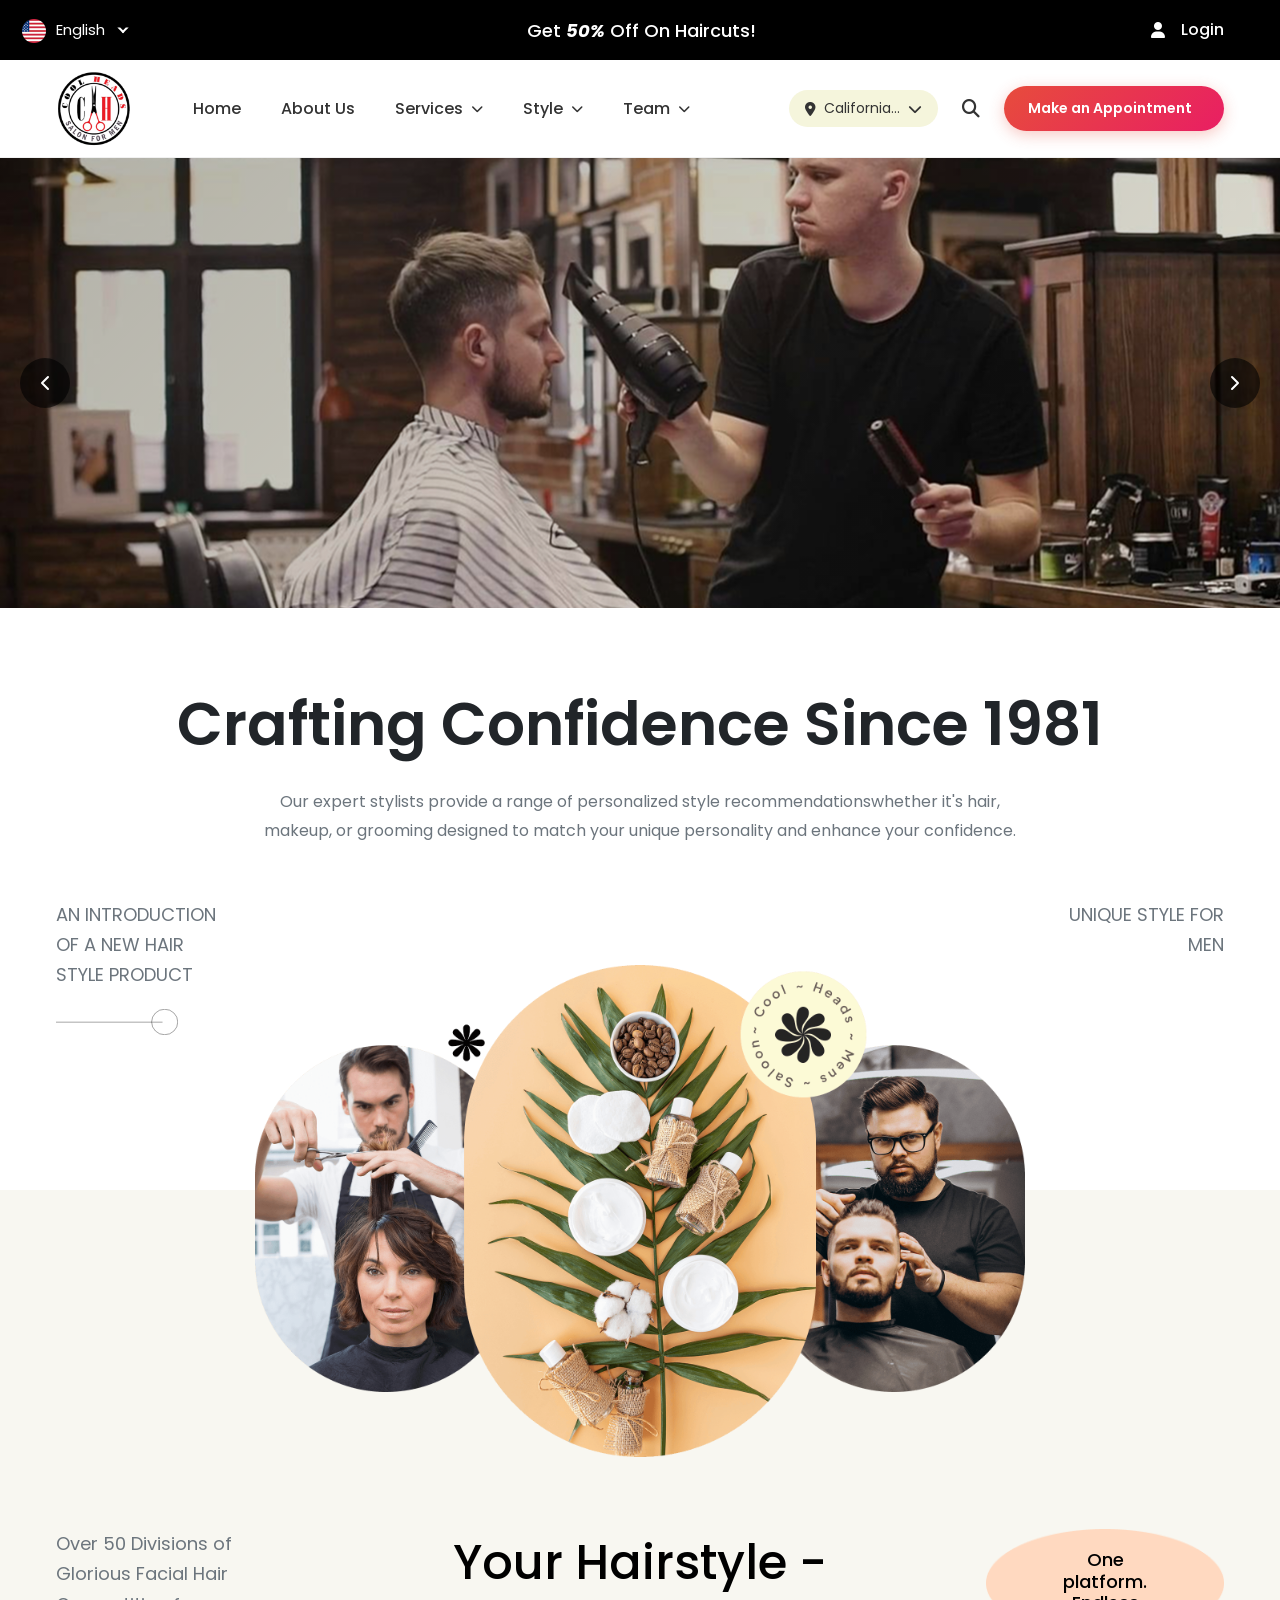
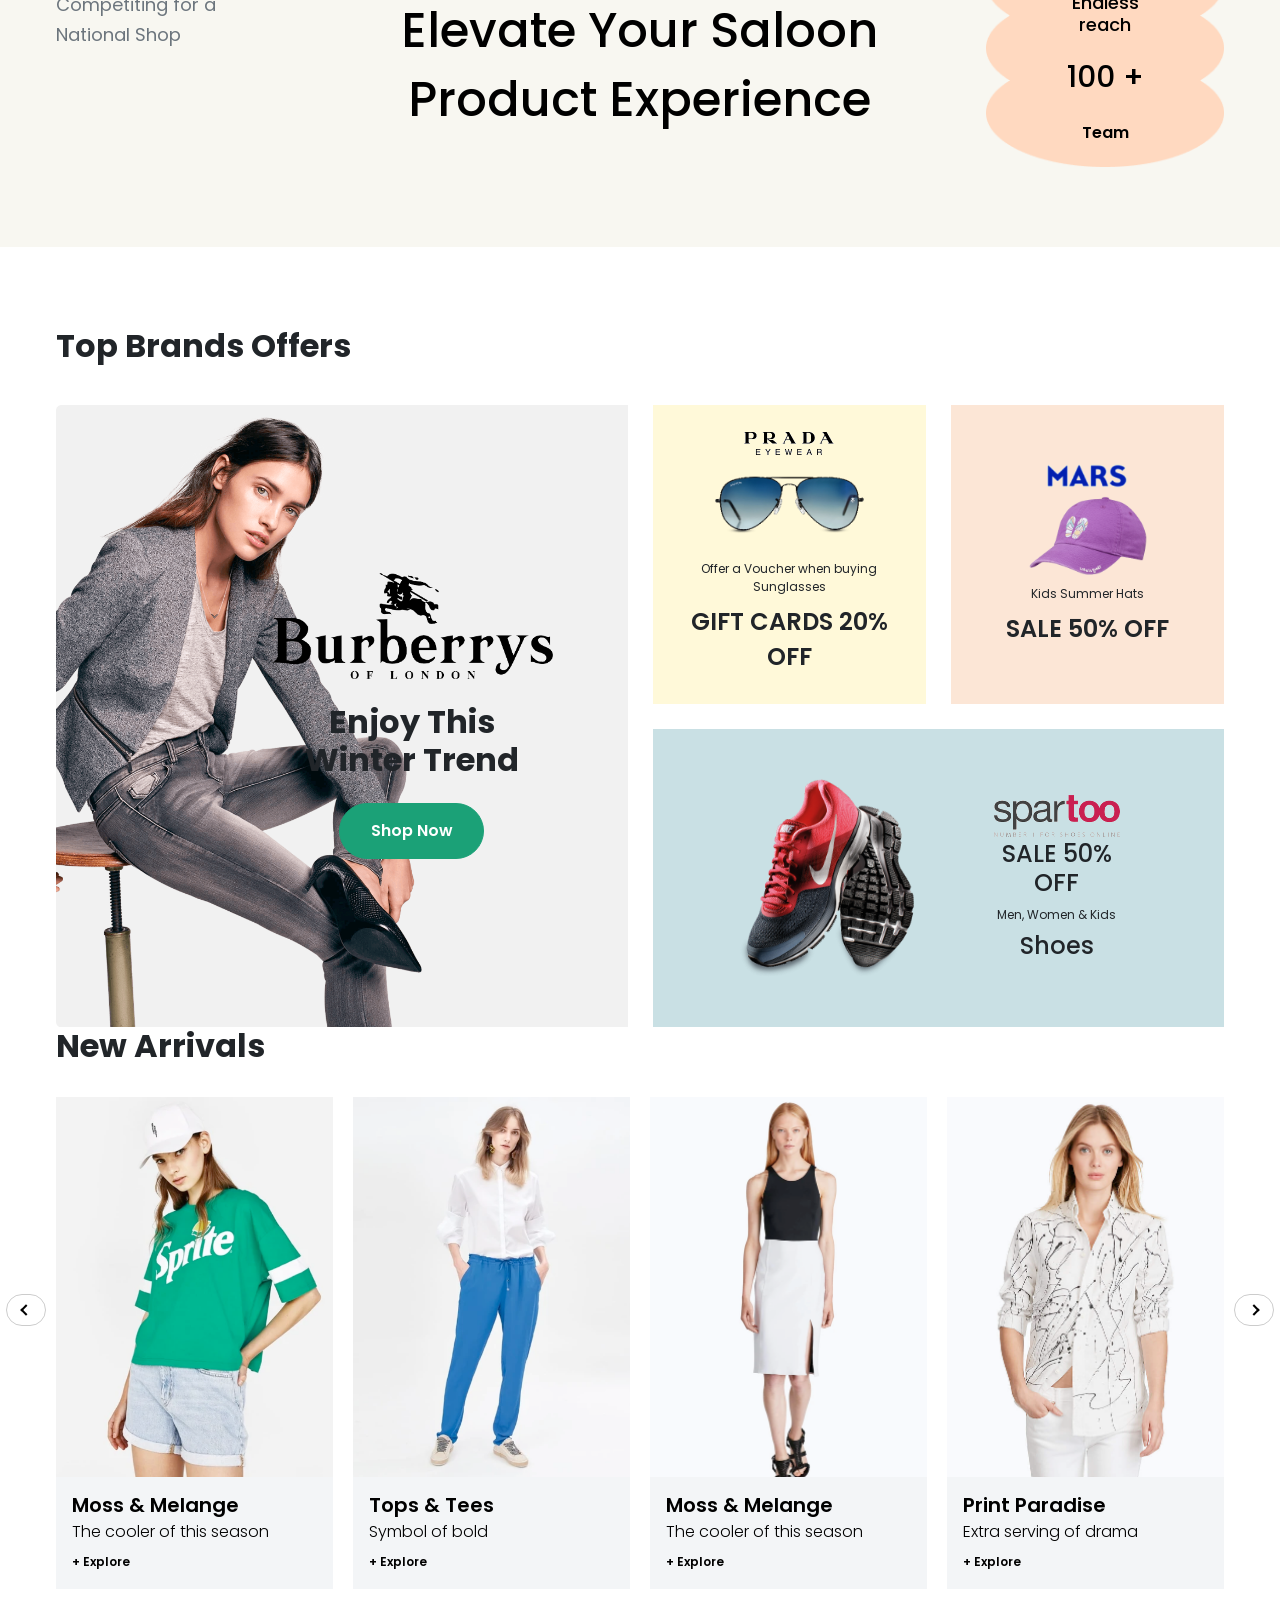
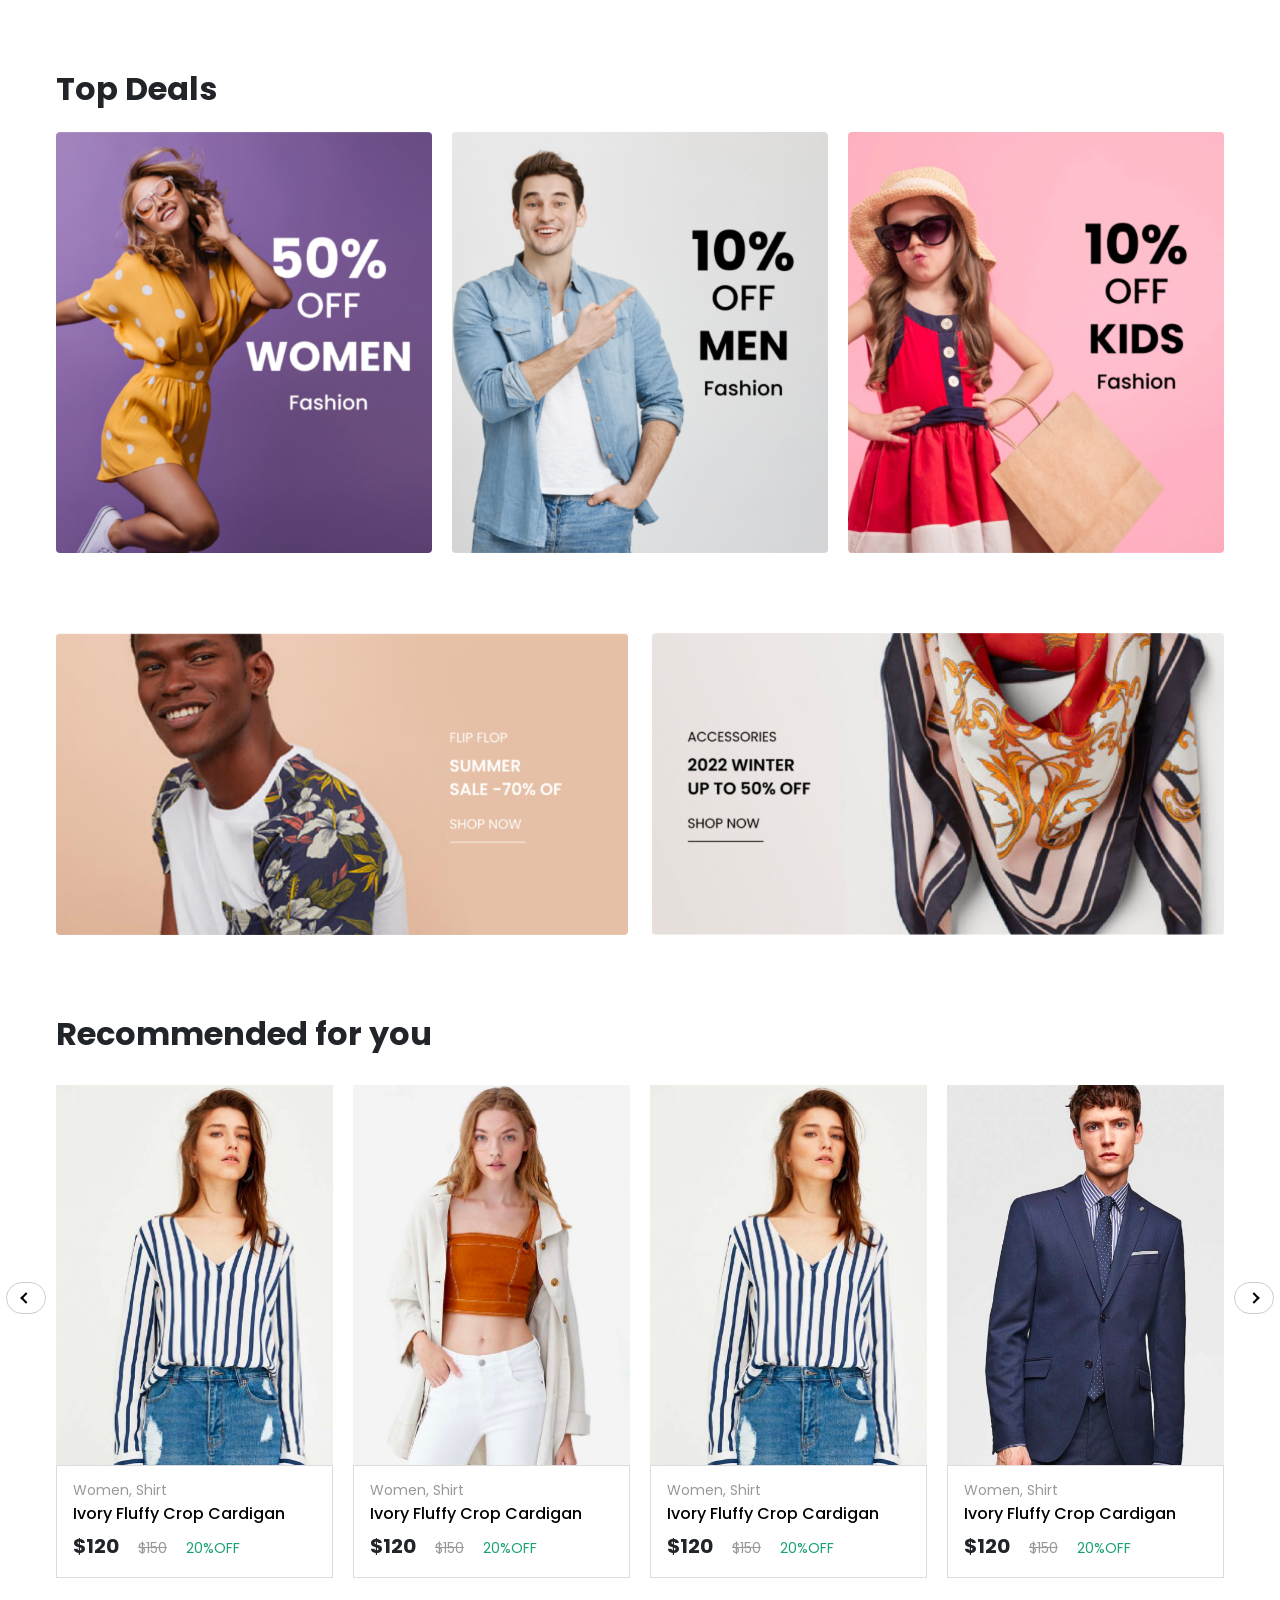
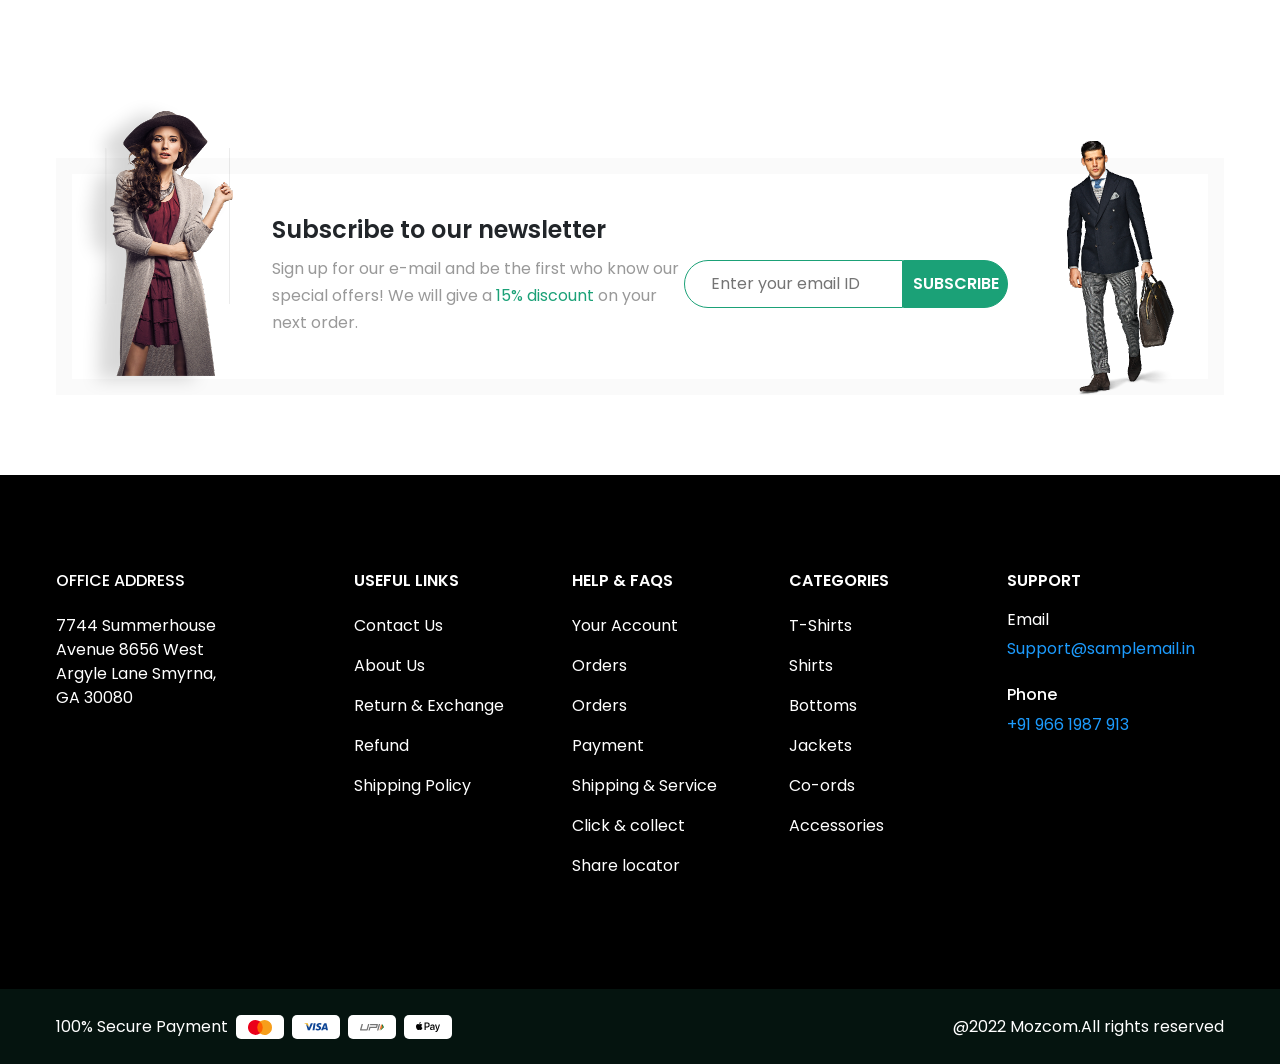
==== index.html @ 0f9bd97a "Saloon for men" ====
<!DOCTYPE html>
<html lang="en">
  <head>
    <meta charset="utf-8" />
    <meta
      name="viewport"
      content="width=device-width, initial-scale=1, shrink-to-fit=no"
    />

    <!-- GOOGLE FONTS -->
    <link rel="preconnect" href="https://fonts.googleapis.com" />
    <link rel="preconnect" href="https://fonts.gstatic.com" crossorigin />
    <link
      href="https://fonts.googleapis.com/css?family=Poppins:100,100italic,200,200italic,300,300italic,regular,italic,500,500italic,600,600italic,700,700italic,800,800italic,900,900italic"
      rel="stylesheet"
    />

    <!-- STYLES -->
    <link rel="stylesheet" href="assets/css/swiper.min.css" />
    <link rel="stylesheet" href="assets/css/select2.min.css" />
    <link rel="stylesheet" href="assets/css/main.min.css" />
    <link rel="stylesheet" href="assets/css/components/header.css" />
    <link rel="stylesheet" href="assets/css/pages/home.css" />
    <link rel="stylesheet" href="assets/css/components/footer.css" />
    
    <!-- FONT AWESOME -->
    <link rel="stylesheet" href="https://cdnjs.cloudflare.com/ajax/libs/font-awesome/6.4.0/css/all.min.css" />

    <title>Moz Fashion | Home</title>
  </head>

  <body class="bg-white">
    <!-- HEADER BEGIN -->
    <header class="main-header" id="main-head">
      <div class="main-header__top">
        <div
          class="container d-flex justify-content-between align-items-center"
        >
          
          <div class="main-header__topRight d-flex align-items-center">
            <select id="language-select">
              <option
                value="english"
                data-image="assets/icons/english-flag.png"
              >
                English
              </option>
              <option value="hindi" data-image="assets/icons/english-flag.png">
                Hindi
              </option>
         
            </select>
          </div>

          <div class="main-header__topLeft text-color fs-18 fw-medium d-md-block d-none">
            Get <b><i class="fs-18">50%</i></b> Off On Haircuts! 
          </div>


          <div class=" text-color fs-16">
              <!-- Login -->
              <a href="#" class="login-link d-flex align-items-center gap-3 lh-1 text-white fs-16">
                <i class="fas fa-user "></i>
                <span class="fs-16">Login</span>
              </a>
          </div>


        </div>
      </div>
      
      <div class="main-header__middle">
        <div
          class="container d-flex justify-content-between align-items-center"
        >

        <div class="d-flex align-items-center gap-5">
          <div class="d-flex align-items-center gap-3">
            <div class="hamburger d-lg-none">
              <span></span>
              <span></span>
              <span></span>
            </div>
            <figure class="main-header__logo mb-0">
              <img src="assets/images/logo_new.svg" alt="cool-salon-logo" />
            </figure>
          </div>
          
          <!-- Main Navigation Menu -->
          <nav class="main-header__nav d-lg-block d-none">
            <ul class="nav-menu d-flex align-items-center gap-3 mb-0">
              <li><a href="#" class="nav-link">Home</a></li>
              <li><a href="#" class="nav-link">About Us</a></li>
              <li class="dropdown">
                <a href="#" class="nav-link d-flex align-items-center gap-1">
                  Services
                  <i class="fas fa-chevron-down"></i>
                </a>
              </li>
              <li class="dropdown">
                <a href="#" class="nav-link d-flex align-items-center gap-1">
                  Style
                  <i class="fas fa-chevron-down"></i>
                </a>
              </li>
              <li class="dropdown">
                <a href="#" class="nav-link d-flex align-items-center gap-1">
                  Team
                  <i class="fas fa-chevron-down"></i>
                </a>
              </li>
              <!-- <li><a href="#" class="nav-link">Contact Us</a></li> -->
            </ul>
          </nav>
        </div>
 

          <!-- Right Side Actions -->
          <div class="main-header__actions d-flex align-items-center gap-4">
            <!-- Location Selector -->
            <div class="location-selector">
              <button class="location-btn d-flex align-items-center gap-2">
                <i class="fas fa-map-marker-alt"></i>
                <span>California...</span>
                <i class="fas fa-chevron-down"></i>
              </button>
            </div>
            
            <!-- Search Icon -->
            <a href="#" class="search-icon">
              <i class="fas fa-search"></i>
            </a>
            
          
            
            <!-- Make Appointment Button -->
            <a href="#" class="appointment-btn">
              Make an Appointment
              <i class="fas fa-arrow-up-right"></i>
            </a>
          </div>
        </div>
        
        <!-- Mobile Navigation -->
        <nav class="main-header__bottom d-lg-none">
          <div class="container">
            <ul class="mobile-nav default d-block">
              <li><a href="#" class="no-decoration">Home</a></li>
              <li><a href="#" class="no-decoration">About Us</a></li>
              <li><a href="#" class="no-decoration">Services</a></li>
              <li><a href="#" class="no-decoration">Style</a></li>
              <li><a href="#" class="no-decoration">Team</a></li>
              <li><a href="#" class="no-decoration">Contact Us</a></li>
            </ul>
          </div>
        </nav>
      </div>
    </header>
    <!-- HEADER END -->

    <!-- HOME PAGE BEGIN -->
    <main class="home-page">
      <!-- Home Banner begin -->
      <section class="home-banner bg-white">
        <div class="home-banner__slide">
          <div class="swiper mySwiper">
            <div class="swiper-wrapper">
              <div class="swiper-slide">
                <div class="home-banner-item">
                  <figure class="mb-0 h-100">
                    <img src="./assets/images/home/banner-new.png" alt="banner" />
                  </figure>
                </div>
              </div>

              <div class="swiper-slide">
                <div class="home-banner-item">
                  <figure class="mb-0 h-100">
                    <img src="./assets/images/home/banner-new.png" alt="banner" />
                  </figure>
              
                </div>
              </div>

              <div class="swiper-slide">
                <div class="home-banner-item">
                  <figure class="mb-0 h-100">
                    <img src="./assets/images/home/banner-new.png" alt="banner" />
                  </figure>
                </div>
              </div>
            </div>
            <div class="swiper-button-prev">
                <svg width="24" height="24" viewBox="0 0 24 24" fill="none" xmlns="http://www.w3.org/2000/svg">
                    <path d="M15 18L9 12L15 6" stroke="white" stroke-width="2" stroke-linecap="round" stroke-linejoin="round"/>
                </svg>
            </div>
            <div class="swiper-button-next">
                <svg width="24" height="24" viewBox="0 0 24 24" fill="none" xmlns="http://www.w3.org/2000/svg">
                    <path d="M9 18L15 12L9 6" stroke="white" stroke-width="2" stroke-linecap="round" stroke-linejoin="round"/>
                </svg>
            </div>
          </div>
        </div>
      </section>
      <!-- Home Banner end -->


      <!-- Home Categories begin -->
      <section class="home-categories">
        <div class="container">
          <div class="col-lg-10 mx-auto text-center">
            <h2 class="home-categories__title fw-semibold">Crafting Confidence Since 1981</h2>
              <p class="home-categories__description fs-16 text-muted">
                Our expert stylists provide a range of personalized style recommendationswhether it's hair, makeup, or grooming designed to match your unique personality and enhance your confidence.
              </p>
          </div>
          <div class="row justify-content-between home-categories__line">
              <div class="col-lg-2">
                <p class="fs-18 text-muted mb-0">AN INTRODUCTION OF A NEW HAIR STYLE PRODUCT</p>
                <figure class="mb-0  line-img">
                  <img src="./assets/images/home/line-bottom.svg" alt="img" class="w-100" />
                </figure>
              </div>
              <div class="col-lg-2">
                <p class="fs-18 text-muted text-end">
                  UNIQUE STYLE FOR <br> MEN
                </p>
                <figure class="mb-0">
                </figure>
              </div>
          </div>

          <div class="row ">
            <div class="col-lg-8 mx-auto">
              <div class="home-categories__item">
                <figure class="mb-0 ratio">
                  <img src="./assets/images/home/home-about.png" alt="img" />
                </figure>
              </div>
            </div>
          </div>

          <div class="row mt-3 mt-lg-5">
            <div class="col-lg-3">
              <div class="home-categories__text">
                  <p class="fs-18 text-muted">
                    Over 50 Divisions of Glorious Facial Hair Competiting for a National Shop
                  </p>
              </div>
            </div>
            <div class="col-lg-6">
              <div class="home-categories__titleSub">
                <h3 class="h1 text-black fw-medium text-center">
                  Your Hairstyle - Elevate Your Saloon Product Experience
                </h3>
              </div>
            </div>
            <div class="col-lg-3">
              <div class="home-categories__imgText">
                <figure class="mb-0">
                  <img src="./assets/images/home/design.png" alt="img" />
                </figure>

                <div class="home-categories__imgTextContent">
                  <h4 class="mb-4 fs-18 text-muted-grey">One platform. Endless reach</h4>
                  <h3 class=" fw-medium mb-4">100 +</h3>
                  <p class="mb-0 text-muted-grey fw-semibold">Team</p>
                </div>
              </div>
            </div>
          </div>

        </div>
      </section>

      <!-- Home Categories end -->

      <!--HOME Brands -->
      <section class="brands">
        <div class="container">
          <h2 class="brands__title fw-bold">Top Brands Offers</h2>

          <div class="parent">
            <div class="div1">
              <div>
                <div class="card d-flex justify-content-end align-items-center">
                  <div class="card_bg position-relative text-center">
                    <figure class="mb-0">
                      <img
                        src="./assets/images/home/brands/blueberry.png"
                        alt="img"
                      />
                    </figure>
                    <h3 class="card_bgTitle fw-bold">
                      Enjoy This Winter Trend
                    </h3>
                    <div class="d-flex justify-content-center">
                      <button class="btn btn-primary">Shop Now</button>
                    </div>
                  </div>
                </div>
              </div>
            </div>
            <div class="div2 brands_offers">
              <div class="brands_offers_first">
                <div class="brands_offers_first_icon">
                  <figure class="mb-0 text-center">
                    <img
                      src="./assets/images/home/brands/parada2.png"
                      alt="img"
                    />
                  </figure>
                </div>
                <div class="brands_offers_first_product">
                  <figure class="mb-0">
                    <img
                      src="./assets/images/home/brands/glass.png"
                      alt="img"
                    />
                  </figure>
                </div>
                <span>Offer a Voucher when buying Sunglasses</span>
                <h4 class="brands_offers_first_off text-center mb-0">
                  GIFT CARDS 20% OFF
                </h4>
              </div>
            </div>
            <div class="div3">
              <div class="brands_offers_second">
                <div class="brands_offers_second_icon">
                  <figure class="mb-0 text-center">
                    <img src="./assets/images/home/brands/mars.png" alt="img" />
                  </figure>
                </div>
                <div class="brands_offers_second_product">
                  <figure class="mb-0">
                    <img src="./assets/images/home/brands/cap.png" alt="img" />
                  </figure>
                </div>
                <span>Kids Summer Hats</span>
                <h4 class="brands_offers_second_off text-center mb-0">
                  SALE 50% OFF
                </h4>
              </div>
            </div>
            <div class="div4">
              <div
                class="d-flex justify-content-xl-between justify-content-center align-items-center brands_offers_third"
              >
                <div class="img_wrap">
                  <figure>
                    <img src="./assets/images/home/brands/shoes.png" />
                  </figure>
                </div>
                <div class="content text-center">
                  <figure class="icon_wrap">
                    <img
                      src="./assets/images/home/brands/sparto.png"
                      alt="icon"
                    />
                  </figure>
                  <h5>SALE 50% OFF</h5>
                  <span>Men, Women & Kids</span>
                  <h5 class="mb-0">Shoes</h5>
                </div>
              </div>
            </div>
          </div>
        </div>
      </section>
      <!-- HomeBrands end -->

      <!-- Home New Arrivals begin -->
      <section class="overflow-hidden limited-edition">
        <div class="container">
          <h2 class="limited-edition__title d-inline-block red-icon fw-bold">
            New Arrivals
          </h2>

          <div class="care-bottom-limited anime">
            <div class="slider">
              <div class="swiper-container-limited">
                <div
                  class="care-begin-slides swiper-wrapper"
                  id="care-begin-slides"
                >
                  <a href="#" class="care-box item swiper-slide">
                    <figure class="mb-0">
                      <img src="assets/images/home/fashion1.png" alt="image" />
                    </figure>
                    <div class="contwrap">
                      <h5>Moss & Melange</h5>
                      <h6>The cooler of this season</h6>
                      <span>+ Explore</span>
                    </div>
                  </a>

                  <a href="#" class="care-box item swiper-slide">
                    <figure class="mb-0">
                      <img src="assets/images/home/fashion2.png" alt="image" />
                    </figure>
                    <div class="contwrap">
                      <h5>Tops & Tees</h5>
                      <h6>Symbol of bold</h6>
                      <span>+ Explore</span>
                    </div>
                  </a>

                  <a href="#" class="care-box item swiper-slide">
                    <figure class="mb-0">
                      <img src="assets/images/home/product1.png" alt="image" />
                    </figure>
                    <div class="contwrap">
                      <h5>Moss & Melange</h5>
                      <h6>The cooler of this season</h6>
                      <span>+ Explore</span>
                    </div>
                  </a>

                  <a href="#" class="care-box item swiper-slide">
                    <figure class="mb-0">
                      <img src="assets/images/home/product2.png" alt="image" />
                    </figure>
                    <div class="contwrap">
                      <h5>Print Paradise</h5>
                      <h6>Extra serving of drama</h6>
                      <span>+ Explore</span>
                    </div>
                  </a>

                  <a href="#" class="care-box item swiper-slide">
                    <figure class="mb-0">
                      <img src="assets/images/home/product1.png" alt="image" />
                    </figure>
                    <div class="contwrap">
                      <h5>Vibrant Colourblocked</h5>
                      <h6>Colour Palette meet</h6>
                      <span>+ Explore</span>
                    </div>
                  </a>

                  <a href="#" class="care-box item swiper-slide">
                    <figure class="mb-0">
                      <img src="assets/images/home/product2.png" alt="image" />
                    </figure>
                    <div class="contwrap">
                      <h5>Moss & Melange</h5>
                      <h6>The cooler of this season</h6>
                      <span>+ Explore</span>
                    </div>
                  </a>
                </div>
                <!-- pagination -->
                <div class="swiper-pagination limited">
                  <div class="swiper-button-prev1 limited"></div>
                  <div class="swiper-button-next1 limited"></div>
                </div>

                <!-- buttons -->
              </div>
            </div>
            <!--  Updated Sec End -->
          </div>
        </div>
      </section>
      <!-- Home New Arrivals end -->

      <!-- Home Deals Begins-->
      <section class="home-deals">
        <div class="container position-relative">
          <!-- Swiper -->
          <h2 class="mb-4 fw-bold">Top Deals</h2>
          <div class="swiper deals anime">
            <div class="swiper-wrapper">
              <div class="swiper-slide">
                <a href="#" class="text-decoration-none">
                  <div class="home-deals_item">
                    <img
                      src="./assets/images/home/1.png"
                      class="w-100 h-100 rounded-1"
                      alt="img"
                    />
                  </div>
                </a>
              </div>
              <div class="swiper-slide">
                <a href="#" class="text-decoration-none">
                  <div class="home-deals_item">
                    <img
                      src="./assets/images/home/2.png"
                      class="w-100 h-100 rounded-1"
                      alt="img"
                    />
                  </div>
                </a>
              </div>
              <div class="swiper-slide">
                <a href="#" class="text-decoration-none">
                  <div class="home-deals_item">
                    <img
                      src="./assets/images/home/3.png"
                      class="w-100 h-100 rounded-1"
                      alt="img"
                    />
                  </div>
                </a>
              </div>
              <div class="swiper-slide">
                <a href="#" class="text-decoration-none">
                  <div class="home-deals_item">
                    <img
                      src="./assets/images/home/3.png"
                      class="w-100 h-100 rounded-1"
                      alt="img"
                    />
                  </div>
                </a>
              </div>
            </div>
          </div>
          <div class="swiper-paginations"></div>
        </div>
      </section>
      <!-- Home Deals end-->

      <!-- Home Shop Now Begin-->
      <section>
        <div class="container">
          <div class="home-shop row">
            <div class="col-lg-6">
              <a href="#" class="text-decoration-none">
                <div class="home-shop_img anime">
                  <figure class="mb-lg-0 mb-3">
                    <img
                      src="./assets/images/home/abc1.png"
                      class="w-100 h-100 rounded-1"
                      alt=""
                    />
                  </figure>
                </div>
              </a>
            </div>
            <div class="col-lg-6">
              <a href="#" class="text-decoration-none">
                <div class="home-shop_img anime">
                  <figure class="mb-0">
                    <img
                      src="./assets/images/home/abc2.png"
                      class="w-100 h-100 rounded-1"
                      alt=""
                    />
                  </figure>
                </div>
              </a>
            </div>
          </div>
        </div>
      </section>
      <!-- Home Shop Now End-->

      <!-- Home Related products begin -->

      <section class="overflow-hidden newlimited-edition">
        <div class="container">
          <h2 class="newlimited-edition__title d-inline-block red-icon fw-bold">
            Recommended for you
          </h2>

          <div class="care-bottom-newlimited anime">
            <div class="slider">
              <div class="swiper-container-newlimited">
                <div
                  class="care-begin-slides swiper-wrapper"
                  id="care-begin-slides"
                >
                  <a href="#" class="care-boxnew item swiper-slide">
                    <figure class="mb-0">
                      <img src="assets/images/home/prod1.png" alt="image" />
                    </figure>
                    <div class="contwrap">
                      <h5>Women, Shirt</h5>
                      <h6>Ivory Fluffy Crop Cardigan</h6>
                      <div class="pricewrap">
                        <span class="price">$120</span>
                        <span class="cutprice"><del>$150</del></span>
                        <span class="priceoff">20%OFF</span>
                      </div>
                    </div>
                  </a>

                  <a href="#" class="care-boxnew item swiper-slide">
                    <figure class="mb-0">
                      <img src="assets/images/home/prod2.png" alt="image" />
                    </figure>
                    <div class="contwrap">
                      <h5>Women, Shirt</h5>
                      <h6>Ivory Fluffy Crop Cardigan</h6>
                      <div class="pricewrap">
                        <span class="price">$120</span>
                        <span class="cutprice"><del>$150</del></span>
                        <span class="priceoff">20%OFF</span>
                      </div>
                    </div>
                  </a>

                  <a href="#" class="care-boxnew item swiper-slide">
                    <figure class="mb-0">
                      <img src="assets/images/home/prod1.png" alt="image" />
                    </figure>
                    <div class="contwrap">
                      <h5>Women, Shirt</h5>
                      <h6>Ivory Fluffy Crop Cardigan</h6>
                      <div class="pricewrap">
                        <span class="price">$120</span>
                        <span class="cutprice"><del>$150</del></span>
                        <span class="priceoff">20%OFF</span>
                      </div>
                    </div>
                  </a>

                  <a href="#" class="care-boxnew item swiper-slide">
                    <figure class="mb-0">
                      <img src="assets/images/home/product_5.png" alt="image" />
                    </figure>
                    <div class="contwrap">
                      <h5>Women, Shirt</h5>
                      <h6>Ivory Fluffy Crop Cardigan</h6>
                      <div class="pricewrap">
                        <span class="price">$120</span>
                        <span class="cutprice"><del>$150</del></span>
                        <span class="priceoff">20%OFF</span>
                      </div>
                    </div>
                  </a>

                  <a href="#" class="care-boxnew item swiper-slide">
                    <figure class="mb-0">
                      <img src="assets/images/home/prod1.png" alt="image" />
                    </figure>
                    <div class="contwrap">
                      <h5>Women, Shirt</h5>
                      <h6>Ivory Fluffy Crop Cardigan</h6>
                      <div class="pricewrap">
                        <span class="price">$120</span>
                        <span class="cutprice"><del>$150</del></span>
                        <span class="priceoff">20%OFF</span>
                      </div>
                    </div>
                  </a>

                  <a href="#" class="care-boxnew item swiper-slide">
                    <figure class="mb-0">
                      <img src="assets/images/home/product_5.png" alt="image" />
                    </figure>
                    <div class="contwrap">
                      <h5>Women, Shirt</h5>
                      <h6>Ivory Fluffy Crop Cardigan</h6>
                      <div class="pricewrap">
                        <span class="price">$120</span>
                        <span class="cutprice"><del>$150</del></span>
                        <span class="priceoff">20%OFF</span>
                      </div>
                    </div>
                  </a>
                </div>
                <!-- pagination -->
                <div class="swiper-pagination newlimited">
                  <div class="swiper-button-prev2 newlimited"></div>
                  <div class="swiper-button-next2 newlimited"></div>
                </div>

                <!-- buttons -->
              </div>
            </div>
            <!--  Updated Sec End -->
          </div>
        </div>
      </section>

      <!-- Home Related products end -->

      <!-- Home Subscription Begins-->
      <section class="home-subscription">
        <div class="container position-relative">
          <div class="home-subscription_main p-3 anime">
            <div
              class="d-flex bg-white wrap align-items-lg-center flex-lg-row flex-column"
            >
              <div class="img_man d-lg-block d-none position-absolute">
                <figure class="mb-0">
                  <img src="./assets/images/home/lady.png" alt="man" />
                </figure>
              </div>
              <div class="content max80">
                <h5>Subscribe to our newsletter</h5>
                <p class="d-lg-block d-none">
                  Sign up for our e-mail and be the first who know our special
                  offers! We will give a <span>15% discount</span> on your next
                  order.
                </p>
              </div>

              <div class="main-header__search">
                <div class="search-group">
                  <input
                    type="text"
                    class="search-input"
                    placeholder="Enter your email ID"
                  />
                  <button class="search-button fw-semibold text-white">
                    SUBSCRIBE
                  </button>
                </div>
              </div>

              <div class="img_lady d-lg-block d-none position-absolute">
                <div class="">
                  <figure class="mb-0">
                    <img src="./assets/images/home/man_new.png" alt="man" />
                  </figure>
                </div>
              </div>
            </div>
          </div>
        </div>
      </section>
      <!-- Home Subscription end-->
    </main>
    <!-- HOME PAGE END -->

    <!-- FOOTER BEGIN -->
    <footer class="footer bg-black text-white">
      <div class="container">
        <div class="row footer_wrapper">
          <div class="col-md-3">
            <h5 class="text-uppercase address_title">Office Address</h5>
            <address>
              <span
                >7744 Summerhouse Avenue 8656 West Argyle Lane Smyrna, GA
                30080</span
              >
            </address>
          </div>
          <div class="col-md-9">
            <div class="row row-cols-lg-4 row-cols-md-3 gx-0">
              <div class="footer_item d-sm-block d-none">
                <h5 class="text-uppercase">USEFUL LINKS</h5>
                <ul class="flex flex-column pl-0 text-decoration-none">
                  <li>
                    <a href="#" class="text-decoration-none"> Contact Us </a>
                  </li>
                  <li>
                    <a href="#" class="text-decoration-none"> About Us </a>
                  </li>
                  <li>
                    <a href="#" class="text-decoration-none">
                      Return & Exchange
                    </a>
                  </li>
                  <li>
                    <a href="#" class="text-decoration-none"> Refund </a>
                  </li>
                  <li>
                    <a href="#" class="text-decoration-none">
                      Shipping Policy
                    </a>
                  </li>
                </ul>
              </div>

              <div class="footer_item d-sm-block d-none">
                <h5 class="text-uppercase">HELP & FAQs</h5>
                <ul class="flex flex-column pl-0 text-decoration-none">
                  <li>
                    <a href="#" class="text-decoration-none"> Your Account </a>
                  </li>
                  <li><a href="#" class="text-decoration-none"> Orders</a></li>
                  <li>
                    <a href="#" class="text-decoration-none"> Orders </a>
                  </li>
                  <li>
                    <a href="#" class="text-decoration-none">Payment </a>
                  </li>
                  <li>
                    <a href="#" class="text-decoration-none">
                      Shipping & Service
                    </a>
                  </li>
                  <li>
                    <a href="#" class="text-decoration-none">
                      Click & collect
                    </a>
                  </li>
                  <li>
                    <a href="#" class="text-decoration-none"> Share locator </a>
                  </li>
                </ul>
              </div>

              <div class="footer_item d-lg-block d-none">
                <h5 class="text-uppercase">Categories</h5>
                <ul class="flex flex-column pl-0 text-decoration-none">
                  <li>
                    <a href="#" class="text-decoration-none"> T-Shirts </a>
                  </li>
                  <li>
                    <a href="#" class="text-decoration-none"> Shirts </a>
                  </li>
                  <li>
                    <a href="#" class="text-decoration-none"> Bottoms </a>
                  </li>

                  <li>
                    <a href="#" class="text-decoration-none"> Jackets </a>
                  </li>
                  <li>
                    <a href="#" class="text-decoration-none"> Co-ords </a>
                  </li>
                  <li>
                    <a href="#" class="text-decoration-none"> Accessories </a>
                  </li>
                </ul>
              </div>

              <div class="d-sm-none d-flex gap-5 pt24 border-bottom-1">
                <div class="footer_item">
                  <h5 class="text-uppercase">USEFUL LINKS</h5>
                  <ul class="flex flex-column pl-0 text-decoration-none mb-0">
                    <li>
                      <a href="#" class="text-decoration-none"> Contact Us </a>
                    </li>
                    <li>
                      <a href="#" class="text-decoration-none"> About Us </a>
                    </li>
                    <li>
                      <a href="#" class="text-decoration-none">
                        Return & Exchange
                      </a>
                    </li>
                    <li>
                      <a href="#" class="text-decoration-none"> Refund </a>
                    </li>
                    <li>
                      <a href="#" class="text-decoration-none">
                        Shipping Policy
                      </a>
                    </li>
                  </ul>
                </div>

                <div class="footer_item">
                  <h5 class="text-uppercase">HELP & FAQs</h5>
                  <ul class="flex flex-column pl-0 text-decoration-none mb-0">
                    <li>
                      <a href="#" class="text-decoration-none">
                        Your Account
                      </a>
                    </li>
                    <li>
                      <a href="#" class="text-decoration-none"> Orders</a>
                    </li>
                    <li>
                      <a href="#" class="text-decoration-none"> Orders </a>
                    </li>
                    <li>
                      <a href="#" class="text-decoration-none">Payment </a>
                    </li>
                    <li>
                      <a href="#" class="text-decoration-none">
                        Shipping & Service
                      </a>
                    </li>
                    <li>
                      <a href="#" class="text-decoration-none">
                        Click & collect
                      </a>
                    </li>
                    <li>
                      <a href="#" class="text-decoration-none">
                        Share locator
                      </a>
                    </li>
                  </ul>
                </div>
              </div>

              <div class="footer_item support">
                <h5 class="text-uppercase">Support</h5>
                <div class="footer_itemEmail">
                  <h6 class="title fw-regular">Email</h6>
                  <a
                    href="mailto:support@samplemail.in"
                    class="text-decoration-none"
                    >Support@samplemail.in</a
                  >
                </div>
                <div class="footer_itemPhone">
                  <h6 class="title">Phone</h6>
                  <a href="tel:9661987913" class="text-decoration-none"
                    >+91 966 1987 913</a
                  >
                </div>
                <div class="footer_itemSocial"></div>
              </div>
            </div>
          </div>
        </div>
      </div>
      <div class="footer_bottom py-4">
        <div class="container">
          <div class="d-flex justify-content-between align-content-center">
            <div class="footer_bottom_text d-sm-flex gap-2 align-items-center">
              <span>100% Secure Payment</span>
              <ul class="d-flex gap-2 mb-0">
                <li>
                  <a href="#">
                    <img
                      src="./assets/images/footer/payment_1.svg"
                      alt="payment"
                    />
                  </a>
                </li>
                <li>
                  <a href="#">
                    <img
                      src="./assets/images/footer/payment_2.svg"
                      alt="payment"
                    />
                  </a>
                </li>
                <li>
                  <a href="#">
                    <img
                      src="./assets/images/footer/payment_3.svg"
                      alt="payment"
                    />
                  </a>
                </li>
                <li>
                  <a href="#">
                    <img
                      src="./assets/images/footer/payment_4.svg"
                      alt="payment"
                    />
                  </a>
                </li>
              </ul>
            </div>

            <div class="footer_bottom_text d-flex align-items-center ">
              <p class="mb-0">@2022 Mozcom.All rights reserved</p>
            </div>
          </div>
        </div>
      </div>
    </footer>
    <!-- FOOTER END -->

    <!-- SCRIPTS -->
    <script src="assets/js/vendors/jquery.min.js"></script>
    <script src="assets/js/vendors/bootstrap-bundle.min.js"></script>
    <script src="assets/js/vendors/swiper-bundle.min.js"></script>
    <script src="assets/js/vendors/select2.min.js"></script>
    <script src="assets/js/main.js"></script>
    <script src="assets/js/pages/home.js"></script>
  </body>
</html>
---- assets/css/components/header.css ----
.main-header{z-index:1050;position:sticky;-webkit-transition:-webkit-transform 0.6s ease;transition:-webkit-transform 0.6s ease;transition:transform 0.6s ease;transition:transform 0.6s ease,-webkit-transform 0.6s ease;top:0}@media screen and (min-width:1400px){.main-header.scroll-down{-webkit-transform:translateY(-58px);transform:translateY(-58px)}.main-header.scroll-up{-webkit-transform:translateY(0);transform:translateY(0)}}@media screen and (max-width:991.98px){.main-header__logo{max-width:77px}}@media screen and (max-width:767.98px){.main-header__logo{max-width:77px}}.main-header__top{--text-color:#ffffff;background-color:#000000;padding-block:0.4375rem}@media screen and (min-width:768px){.main-header__top{padding-block:1rem}}@media screen and (min-width:1600px){.main-header__top{padding-block:0.625rem}}.main-header__top .location{margin-left:10px}.main-header__top .location img{width:12px;height:12px}@media screen and (min-width:768px){.main-header__top .location img{width:18px;height:18px}}@media screen and (max-width:991.98px){.main-header__topRight{padding-left:35px}}@media screen and (max-width:767.98px){.main-header__topRight .select2-language{font-size:12px}}@media screen and (max-width:329.98px){.main-header__topRight{-webkit-box-orient:vertical;-webkit-box-direction:normal;-ms-flex-direction:column;flex-direction:column;-webkit-box-align:start;-ms-flex-align:start;align-items:flex-start;padding-left:0;gap:10px}}.main-header__middle{border-bottom:1px solid rgba(221,219,219,0.4);padding-top:1rem;padding-bottom:1rem;background-color:#ffffff;z-index:2;position:relative}@media screen and (min-width:992px){.main-header__middle{padding-top:0.625rem;padding-bottom:0.625rem}}@media screen and (min-width:1600px){.main-header__middle{padding-top:0.625rem;padding-bottom:0.625rem}}.main-header__middle .hamburger{width:32px;height:32px;padding:8px;border:1px solid var(--border-color);border-radius:3px;display:-webkit-box;display:-ms-flexbox;display:flex;-webkit-box-orient:vertical;-webkit-box-direction:normal;-ms-flex-direction:column;flex-direction:column;gap:5px}.main-header__middle .hamburger span{width:100%;-webkit-box-flex:0;-ms-flex:0 0 2px;flex:0 0 2px;display:inline-block;background-color:#000000;border-radius:6px;-webkit-transition:0.3s ease transform,0.3s ease opacity;transition:0.3s ease transform,0.3s ease opacity}.main-header__search{height:48px;-webkit-box-flex:1;-ms-flex:auto;flex:auto}@media screen and (min-width:768px){.main-header__search{-webkit-padding-start:7%;padding-inline-start:7%;-webkit-padding-end:4.4%;padding-inline-end:4.4%}}.main-header__search .search-group{width:100%;height:100%;display:-webkit-box;display:-ms-flexbox;display:flex;-webkit-box-align:center;-ms-flex-align:center;align-items:center}.main-header__search .search-group .search-input{height:100%;border-radius:30px 0 0 30px;border:1px solid #1ba177;-webkit-box-flex:1;-ms-flex:auto;flex:auto;width:100%;-webkit-box-shadow:none;box-shadow:none;outline:none;text-indent:18px}.main-header__search .search-group .search-input:focus::-webkit-input-placeholder{text-indent:30px;opacity:0}.main-header__search .search-group .search-input:focus::-moz-placeholder{text-indent:30px;opacity:0}.main-header__search .search-group .search-input:focus:-ms-input-placeholder{text-indent:30px;opacity:0}.main-header__search .search-group .search-input:focus::-ms-input-placeholder{text-indent:30px;opacity:0}.main-header__search .search-group .search-input:focus::placeholder{text-indent:30px;opacity:0}@media screen and (min-width:576px){.main-header__search .search-group .search-input{text-indent:24px}}.main-header__search .search-group .search-input::-webkit-input-placeholder{color:#747474;-webkit-transition:all 0.3s ease-in-out;transition:all 0.3s ease-in-out;font-size:16px}.main-header__search .search-group .search-input::-moz-placeholder,.main-header__search .search-group .search-input::-webkit-input-placeholder,.main-header__search .search-group .search-input::placeholder{color:#747474;-webkit-transition:all 0.3s ease-in-out;-moz-transition:all 0.3s ease-in-out;transition:all 0.3s ease-in-out;font-size:16px}@media screen and (max-width:374.98px){.main-header__search .search-group .search-input::-webkit-input-placeholder{font-size:14px}.main-header__search .search-group .search-input::-moz-placeholder,.main-header__search .search-group .search-input::-webkit-input-placeholder,.main-header__search .search-group .search-input::placeholder{font-size:14px}}.main-header__search .search-group .search-button{-webkit-box-flex:0;-ms-flex:0 0 64px;flex:0 0 64px;width:64px;height:100%;border-radius:0 30px 30px 0;background-color:#1ba177;border:1px solid #1ba177}.main-header__actions{-webkit-padding-end:0px;padding-inline-end:0px}.main-header__actions ul{-webkit-column-gap:16px;-moz-column-gap:16px;column-gap:16px}@media screen and (min-width:768px){.main-header__actions ul{-webkit-column-gap:58px;-moz-column-gap:58px;column-gap:58px}}.main-header__actions ul li a{-webkit-transition:opacity 0.5s ease-in-out;transition:opacity 0.5s ease-in-out}@media screen and (max-width:767.98px){.main-header__actions ul li a figure{display:-webkit-box;display:-ms-flexbox;display:flex;-webkit-box-align:center;-ms-flex-align:center;align-items:center;width:16px;height:16px}}.main-header__actions ul li a img{width:16px;height:16px}@media screen and (min-width:768px){.main-header__actions ul li a img{width:24px;height:24px}}.main-header__actions ul li a .icon-badge{background-color:#fc5050;height:16px;font-size:10px;color:#ffffff;border-radius:22px;display:-webkit-box;display:-ms-flexbox;display:flex;-webkit-box-pack:center;-ms-flex-pack:center;justify-content:center;-webkit-box-align:center;-ms-flex-align:center;align-items:center;padding-inline:5px;position:absolute;top:0;right:0;line-height:0.8;-webkit-transform:translate(50%,-50%);transform:translate(50%,-50%)}@media screen and (min-width:768px){.main-header__actions ul li a .icon-badge{height:20px;font-size:12px;padding-inline:7px;line-height:1}}.main-header__actions ul li a .icon-badge:not(.visible){display:none}@media screen and (min-width:1200px){.main-header__actions ul li a:hover{-webkit-filter:opacity(0.8);filter:opacity(0.8)}}.main-header__bottom{background-color:#ffffff;padding-block:1rem;-webkit-box-shadow:rgba(221,219,219,0.3) 0px 2px 8px 0px;box-shadow:rgba(221,219,219,0.3) 0px 2px 8px 0px}.main-header__bottom .header-list{-webkit-column-gap:5.625rem;-moz-column-gap:5.625rem;column-gap:5.625rem}@media screen and (max-width:991.98px){.main-header__bottom .header-list{background-color:#ffffff;position:fixed;top:106px;left:0;width:100%;height:calc(100svh - 106px);z-index:1049;padding:16px;-webkit-transform:translateX(-100%);transform:translateX(-100%);-webkit-transition:0.3s ease transform;transition:0.3s ease transform;will-change:transform}.main-header__bottom .header-list li:not(:last-child){margin-bottom:20px}}.main-header__bottom .header-list a{font-size:1rem;font-weight:500}@media screen and (min-width:992px){.main-header__bottom .header-list a{font-size:1.125rem}}@media screen and (min-width:1600px){.main-header__bottom .header-list a{font-size:1.25rem}}@media (hover:hover){.main-header__bottom .header-list a{-webkit-transition:0.3s ease color;transition:0.3s ease color}.main-header__bottom .header-list a:hover{color:#1ba177}}html.menu-open .header-list{-webkit-transform:translateX(0);transform:translateX(0)}html.menu-open .hamburger span{-webkit-transform-origin:center;transform-origin:center}html.menu-open .hamburger span:first-child{-webkit-transform:rotate(45deg) translate(4px,5.5px);transform:rotate(45deg) translate(4px,5.5px)}html.menu-open .hamburger span:nth-child(2){-webkit-transform:translateX(-100vw);transform:translateX(-100vw);opacity:0}html.menu-open .hamburger span:last-child{-webkit-transform:rotate(-45deg) translate(4px,-5.5px);transform:rotate(-45deg) translate(4px,-5.5px)}.anime{will-change:transform,opacity;-webkit-transform:translateY(50px);transform:translateY(50px);opacity:0;-webkit-transition:opacity 0.9s cubic-bezier(0.215,0.61,0.355,1),-webkit-transform 0.9s cubic-bezier(0.215,0.61,0.355,1);transition:opacity 0.9s cubic-bezier(0.215,0.61,0.355,1),-webkit-transform 0.9s cubic-bezier(0.215,0.61,0.355,1);transition:transform 0.9s cubic-bezier(0.215,0.61,0.355,1),opacity 0.9s cubic-bezier(0.215,0.61,0.355,1);transition:transform 0.9s cubic-bezier(0.215,0.61,0.355,1),opacity 0.9s cubic-bezier(0.215,0.61,0.355,1),-webkit-transform 0.9s cubic-bezier(0.215,0.61,0.355,1)}.anime.visible{opacity:1;-webkit-transform:none;transform:none}@media screen and (max-width:1199.98px){.anime{-webkit-transform:translateY(25px);transform:translateY(25px)}}.main-header__nav .nav-menu{list-style:none;margin:0;padding:0}.main-header__nav .nav-link{color:#333;text-decoration:none;font-weight:500;font-size:16px;-webkit-transition:color 0.3s ease;transition:color 0.3s ease;padding:8px 12px;border-radius:4px}.main-header__nav .nav-link:hover{color:#e74c3c}.main-header__nav .dropdown{position:relative}.main-header__nav .dropdown .fa-chevron-down{font-size:12px;margin-left:4px;-webkit-transition:-webkit-transform 0.3s ease;transition:-webkit-transform 0.3s ease;transition:transform 0.3s ease;transition:transform 0.3s ease,-webkit-transform 0.3s ease}.main-header__nav .dropdown:hover .fa-chevron-down{-webkit-transform:rotate(180deg);transform:rotate(180deg)}.location-selector .location-btn{background-color:#f5f5dc;border:none;border-radius:20px;padding:8px 16px;font-size:14px;color:#333;cursor:pointer;-webkit-transition:all 0.3s ease;transition:all 0.3s ease}.location-selector .location-btn:hover{background-color:#e8e8d0}.location-selector .fa-map-marker-alt{color:#333;font-size:14px}.search-icon{color:#333;font-size:18px;text-decoration:none;-webkit-transition:color 0.3s ease;transition:color 0.3s ease}.search-icon:hover{color:#e74c3c}.login-link{color:#333;text-decoration:none;font-size:14px;font-weight:500;-webkit-transition:color 0.3s ease;transition:color 0.3s ease}.login-link:hover{color:#e74c3c}.login-link .fa-user{font-size:16px}.appointment-btn{background:linear-gradient(135deg,#e74c3c 0%,#e91e63 100%);color:white;text-decoration:none;padding:12px 24px;border-radius:25px;font-weight:600;font-size:14px;-webkit-transition:all 0.3s ease;transition:all 0.3s ease;display:-webkit-box;display:-ms-flexbox;display:flex;-webkit-box-align:center;-ms-flex-align:center;align-items:center;gap:8px;-webkit-box-shadow:0 4px 15px rgba(231,76,60,0.3);box-shadow:0 4px 15px rgba(231,76,60,0.3)}.appointment-btn:hover{-webkit-transform:translateY(-2px);transform:translateY(-2px);-webkit-box-shadow:0 6px 20px rgba(231,76,60,0.4);box-shadow:0 6px 20px rgba(231,76,60,0.4);color:white}.appointment-btn .fa-arrow-up-right{font-size:12px}.mobile-nav{list-style:none;margin:0;padding:0}.mobile-nav li{margin-bottom:15px}.mobile-nav a{color:#333;text-decoration:none;font-weight:500;font-size:16px;display:block;padding:10px 0;border-bottom:1px solid #eee}.mobile-nav a:hover{color:#e74c3c}@media screen and (max-width:991.98px){.main-header__nav{display:none}.main-header__actions{gap:15px}.appointment-btn{padding:10px 20px;font-size:13px}.location-selector .location-btn{padding:6px 12px;font-size:13px}}@media screen and (max-width:767.98px){.main-header__actions{gap:10px}.appointment-btn{padding:8px 16px;font-size:12px}.login-link span{display:none}.location-selector .location-btn span{display:none}}
/*# sourceMappingURL=header.css.map */
---- assets/css/pages/home.css ----
.home-banner{height:50vh;position:relative;overflow:hidden}.home-banner .swiper-button-next,.home-banner .swiper-button-prev{width:50px;height:50px;display:-webkit-box;display:-ms-flexbox;display:flex;-webkit-box-align:center;-ms-flex-align:center;align-items:center;-webkit-box-pack:center;-ms-flex-pack:center;justify-content:center;background-color:rgba(0,0,0,0.6);border-radius:50%;color:white;-webkit-transition:all 0.3s ease;transition:all 0.3s ease;position:absolute;top:50%;-webkit-transform:translateY(-50%);transform:translateY(-50%);z-index:10}.home-banner .swiper-button-next:after,.home-banner .swiper-button-prev:after{font-size:18px;font-weight:bold;color:white}.home-banner .swiper-button-next:hover,.home-banner .swiper-button-prev:hover{background-color:rgba(0,0,0,0.8)}.home-banner .swiper-button-prev{left:20px}.home-banner .swiper-button-next{right:20px}@media screen and (max-width:767.98px){.home-banner .swiper-button-next,.home-banner .swiper-button-prev{display:none}}.home-banner__slide{height:100%}.home-banner__slide .swiper{height:100%}.home-banner__slide .swiper-wrapper{height:100%}.home-banner__slide .swiper-slide{height:100%}.home-banner-item{height:100%;position:relative;display:-webkit-box;display:-ms-flexbox;display:flex;-webkit-box-align:center;-ms-flex-align:center;align-items:center;-webkit-box-pack:center;-ms-flex-pack:center;justify-content:center}.home-banner-item img{width:100%;height:100%;-o-object-fit:cover;object-fit:cover;-o-object-position:center;object-position:center}.home-banner-item:before{content:"";position:absolute;top:0;left:0;right:0;bottom:0;background:linear-gradient(135deg,rgba(0,0,0,0.3) 0%,rgba(0,0,0,0.1) 100%);z-index:1}.home-banner-itemContent{position:absolute;top:50%;left:50%;-webkit-transform:translate(-50%,-50%);transform:translate(-50%,-50%);text-align:center;color:white;z-index:2;max-width:80%}.home-banner-itemContent h1{font-size:2rem;font-weight:bold;margin-bottom:1rem;text-shadow:2px 2px 4px rgba(0,0,0,0.5)}@media screen and (min-width:768px){.home-banner-itemContent h1{font-size:3rem}}@media screen and (min-width:1200px){.home-banner-itemContent h1{font-size:4rem}}.home-banner-itemContent h2{font-size:1.25rem;font-weight:500;margin-bottom:1.5rem;text-shadow:1px 1px 2px rgba(0,0,0,0.5)}@media screen and (min-width:768px){.home-banner-itemContent h2{font-size:1.75rem}}@media screen and (min-width:1200px){.home-banner-itemContent h2{font-size:2.25rem}}.home-banner-itemContent button{background:linear-gradient(135deg,#e74c3c 0%,#e91e63 100%);color:white;border:none;padding:0.75rem 2rem;border-radius:25px;font-weight:600;font-size:1rem;-webkit-transition:all 0.3s ease;transition:all 0.3s ease;-webkit-box-shadow:0 4px 15px rgba(231,76,60,0.3);box-shadow:0 4px 15px rgba(231,76,60,0.3)}.home-banner-itemContent button:hover{-webkit-transform:translateY(-2px);transform:translateY(-2px);-webkit-box-shadow:0 6px 20px rgba(231,76,60,0.4);box-shadow:0 6px 20px rgba(231,76,60,0.4)}.home-banner-sub{padding:1rem 0;background-color:#fafafa}@media screen and (min-width:768px){.home-banner-sub{padding-top:2rem;padding-bottom:1.25rem}}@media screen and (min-width:1200px){.home-banner-sub{padding:2rem 0}}.home-banner-sub .wrap__item{gap:20px}@media screen and (max-width:991.98px){.home-banner-sub .wrap__item{margin-bottom:0.875rem}}@media screen and (max-width:567.98px){.home-banner-sub .wrap__item{-webkit-box-pack:center;-ms-flex-pack:center;justify-content:center;-webkit-box-align:center;-ms-flex-align:center;align-items:center;margin-bottom:0;gap:8px}}.home-banner-sub .wrap__item_img{max-width:1rem}@media screen and (min-width:768px){.home-banner-sub .wrap__item_img{max-width:24px}}@media screen and (min-width:1200px){.home-banner-sub .wrap__item_img{max-width:32px}}@media screen and (max-width:991.98px){.home-banner-sub .wrap__item_content{display:-webkit-box;display:-ms-flexbox;display:flex;-webkit-box-align:center;-ms-flex-align:center;align-items:center}}.home-banner-sub .wrap__item_content h5{font-size:1rem;font-weight:bold;margin-bottom:8px;line-height:1.5625}@media screen and (max-width:991.98px){.home-banner-sub .wrap__item_content h5{margin-bottom:0;line-height:1;font-size:12px}}@media screen and (min-width:568px){.home-banner-sub .wrap__item_content h5{font-size:12px;line-height:1.5}}@media screen and (min-width:1200px){.home-banner-sub .wrap__item_content h5{font-size:1rem;font-weight:bold;margin-bottom:8px}}.home-banner-sub .wrap__item_content p{font-size:16px;margin-bottom:0;font-weight:400;line-height:1;opacity:0.9}@media screen and (max-width:767.98px){.home-banner-sub .wrap__item_content p{display:none}}@media screen and (max-width:991.98px){.home-banner-sub .wrap p{font-size:12px;max-width:170px;margin-bottom:0}}@media screen and (max-width:567px){.home-banner-sub .wrap p{display:none!important}}.home-banner .swiper-slide img{width:100%;height:100%;-o-object-fit:cover;object-fit:cover}.home-banner .swiper-pagination-bullets{display:-webkit-box;display:-ms-flexbox;display:flex;-webkit-box-pack:center;-ms-flex-pack:center;justify-content:center;position:absolute;bottom:10px;z-index:1;left:50%;-webkit-transform:translate(-50%);transform:translate(-50%)}@media screen and (min-width:568px){.home-banner .swiper-pagination-bullets{bottom:16px}}@media screen and (min-width:1200px){.home-banner .swiper-pagination-bullets{bottom:60px}}@media screen and (min-width:1400px){.home-banner .swiper-pagination-bullets{bottom:80px}}.home-banner .swiper-pagination-bullets .swiper-pagination-bullet{height:18px;width:18px;border:1px solid #999999;background:#ffffff;display:block;border-radius:50%;margin:0 10px;cursor:pointer}.home-banner .swiper-pagination-bullets .swiper-pagination-bullet.swiper-pagination-bullet-active{position:relative}.home-banner .swiper-pagination-bullets .swiper-pagination-bullet.swiper-pagination-bullet-active:after{position:absolute;content:"";width:10px;height:10px;background-color:#1ba177;top:50%;left:50%;-webkit-transform:translate(-50%,-50%);transform:translate(-50%,-50%);border-radius:50%}.brands{padding:3rem 0}@media screen and (min-width:992px){.brands{padding:5rem 0 0rem 0}}.brands__title{font-size:1.125rem;margin-bottom:1rem}@media screen and (min-width:568px){.brands__title{font-size:1.5rem;margin-bottom:2rem}}@media screen and (min-width:992px){.brands__title{font-size:2rem;margin-bottom:2.5rem}}.brands .parent{display:-ms-grid;display:grid;grid-column-gap:25px;grid-row-gap:25px;-ms-grid-columns:1fr 25px 1fr;grid-template-columns:repeat(2,1fr);-ms-grid-rows:1fr 25px 1fr 25px 1fr 25px 1fr;grid-template-rows:repeat(4,1fr)}.brands .parent>:first-child{-ms-grid-row:1;-ms-grid-column:1}.brands .parent>:nth-child(2){-ms-grid-row:1;-ms-grid-column:3}.brands .parent>:nth-child(3){-ms-grid-row:3;-ms-grid-column:1}.brands .parent>:nth-child(4){-ms-grid-row:3;-ms-grid-column:3}.brands .parent>:nth-child(5){-ms-grid-row:5;-ms-grid-column:1}.brands .parent>:nth-child(6){-ms-grid-row:5;-ms-grid-column:3}.brands .parent>:nth-child(7){-ms-grid-row:7;-ms-grid-column:1}.brands .parent>:nth-child(8){-ms-grid-row:7;-ms-grid-column:3}@media screen and (min-width:1200px){.brands .parent{-ms-grid-columns:(1fr)[4];grid-template-columns:repeat(4,1fr);-ms-grid-rows:(1fr)[2];grid-template-rows:repeat(2,1fr)}.brands .parent>:first-child{-ms-grid-row:1;-ms-grid-column:1}.brands .parent>:nth-child(2){-ms-grid-row:1;-ms-grid-column:2}.brands .parent>:nth-child(3){-ms-grid-row:1;-ms-grid-column:3}.brands .parent>:nth-child(4){-ms-grid-row:1;-ms-grid-column:4}.brands .parent>:nth-child(5){-ms-grid-row:2;-ms-grid-column:1}.brands .parent>:nth-child(6){-ms-grid-row:2;-ms-grid-column:2}.brands .parent>:nth-child(7){-ms-grid-row:2;-ms-grid-column:3}.brands .parent>:nth-child(8){-ms-grid-row:2;-ms-grid-column:4}}.brands .div1{-ms-grid-row:1;-ms-grid-row-span:2;-ms-grid-column:1;-ms-grid-column-span:2;grid-area:1/1/span 2/span 2}@media screen and (min-width:1200px){.brands .div1{-ms-grid-row:1;-ms-grid-row-span:2;-ms-grid-column:1;-ms-grid-column-span:2;grid-area:1/1/3/3}}.brands .div2{-ms-grid-row:3;-ms-grid-row-span:1;-ms-grid-column:1;-ms-grid-column-span:1;grid-area:3/1/span 1/span 1}@media screen and (min-width:1200px){.brands .div2{-ms-grid-row:1;-ms-grid-row-span:1;-ms-grid-column:3;-ms-grid-column-span:1;grid-area:1/3/2/4}}.brands .div3{-ms-grid-row:3;-ms-grid-row-span:1;-ms-grid-column:2;-ms-grid-column-span:1;grid-area:3/2/span 1/span 1}@media screen and (min-width:1200px){.brands .div3{-ms-grid-row:1;-ms-grid-row-span:1;-ms-grid-column:4;-ms-grid-column-span:1;grid-area:1/4/2/5}}.brands .div4{-ms-grid-row:4;-ms-grid-row-span:1;-ms-grid-column:1;-ms-grid-column-span:2;grid-area:4/1/span 1/span 2}@media screen and (min-width:1200px){.brands .div4{-ms-grid-row:2;-ms-grid-row-span:1;-ms-grid-column:3;-ms-grid-column-span:2;grid-area:2/3/3/5}}.brands .div1>*,.brands .div2>*,.brands .div3>*,.brands .div4>*{height:100%}.brands .div1 figure,.brands .div2 figure,.brands .div3 figure,.brands .div4 figure{margin-bottom:0}.brands .div2 figure,.brands .div3 figure{margin-top:-4.5px}.brands .card{width:100%;height:100%;background-image:url(../../images/home/brands/brand.png);background-size:cover;padding-right:1.125rem}@media screen and (min-width:992px){.brands .card{padding-right:4.6875rem}}.brands .card_bg{max-width:7.625rem}@media screen and (min-width:992px){.brands .card_bg{max-width:17.625rem}}.brands .card_bg figure{position:relative}.brands .card_bg figure>*{position:absolute;top:0;left:0;width:100%;height:100%;display:block;-o-object-fit:contain;object-fit:contain;max-width:100%;max-height:100%}.brands .card_bg figure:after{content:"";display:block;height:0;width:100%;padding-bottom:37.4468085106%}@media screen and (max-width:991.98px){.brands .card_bg figure{margin-bottom:12px!important}}.brands .card_bgTitle{font-size:1rem;font-size:0.75rem}@media screen and (min-width:992px){.brands .card_bgTitle{margin:1.5rem 0;font-size:2rem}}.brands_offers_first{background-color:#fff9d9;padding:0.5rem 1rem 0.5rem 1rem;display:-webkit-box;display:-ms-flexbox;display:flex;-webkit-box-orient:vertical;-webkit-box-direction:normal;-ms-flex-direction:column;flex-direction:column;-webkit-box-pack:center;-ms-flex-pack:center;justify-content:center}@media screen and (min-width:992px){.brands_offers_first{padding:1.875rem 1.875rem 1.875rem 1.875rem}}.brands_offers_first_icon{max-width:40px;margin-left:auto;margin-right:auto}@media screen and (min-width:767px){.brands_offers_first_icon{max-width:90px}}.brands_offers_first_icon figure img{mix-blend-mode:darken}.brands_offers_first_product{max-width:80%;margin-left:auto;margin-right:auto}.brands_offers_first_product figure img{-o-object-fit:cover;object-fit:cover}.brands_offers_first span{font-size:6px;text-align:center;display:block;margin-bottom:0.5rem}@media screen and (min-width:767px){.brands_offers_first span{font-size:12px}}.brands_offers_first_off{font-size:1.5rem;font-weight:600;line-height:1.4583333333}@media screen and (max-width:567px){.brands_offers_first_off{font-size:0.75rem}}.brands_offers_second{background-color:#fce6d6;padding:1.875rem 2.5rem 1.875rem 2.5rem;display:-webkit-box;display:-ms-flexbox;display:flex;-webkit-box-orient:vertical;-webkit-box-direction:normal;-ms-flex-direction:column;flex-direction:column;-webkit-box-pack:center;-ms-flex-pack:center;justify-content:center}.brands_offers_second_icon{max-width:50px;margin-left:auto;margin-right:auto}@media screen and (min-width:992px){.brands_offers_second_icon{max-width:90px}}.brands_offers_second_icon figure img{mix-blend-mode:darken}.brands_offers_second_product{max-width:90%;margin-left:auto;margin-right:auto}@media screen and (min-width:992px){.brands_offers_second_product{max-width:80%}}.brands_offers_second_product figure img{-o-object-fit:cover;object-fit:cover}.brands_offers_second span{font-size:6px;text-align:center;display:block;margin-bottom:0.5rem}@media screen and (min-width:576px){.brands_offers_second span{font-size:12px}}.brands_offers_second_off{font-size:1.5rem;font-weight:600;line-height:1.4583333333}@media screen and (max-width:567px){.brands_offers_second_off{font-size:0.75rem}}.brands_offers_third{background-color:#c9e0e4;padding:0.625rem 7vw 0.625rem 1.25rem;display:-webkit-box;display:-ms-flexbox;display:flex;-webkit-box-align:center;-ms-flex-align:center;align-items:center}@media screen and (min-width:1200px){.brands_offers_third{padding:0.625rem 7vw 0.625rem 1.25rem}}.brands_offers_third .img_wrap{max-width:65%;width:100%}@media screen and (min-width:768px){.brands_offers_third .img_wrap{max-width:50%}}@media screen and (min-width:1200px){.brands_offers_third .img_wrap{max-width:307px}}.brands_offers_third .content{display:-webkit-box;display:-ms-flexbox;display:flex;-webkit-box-orient:vertical;-webkit-box-direction:normal;-ms-flex-direction:column;flex-direction:column;-webkit-box-align:center;-ms-flex-align:center;align-items:center}@media screen and (max-width:1199.98px){.brands_offers_third .content{margin-left:7vw}}@media screen and (max-width:767.98px){.brands_offers_third .content{margin-left:0}}.brands_offers_third .content figure img{mix-blend-mode:darken}.brands_offers_third .content span{font-size:6px;text-align:center;display:block;margin-bottom:0.5rem}@media screen and (min-width:576px){.brands_offers_third .content span{font-size:12px}}@media screen and (max-width:767.98px){.brands_offers_third .content h5{font-size:0.75rem}}@media screen and (max-width:767.98px){.brands_offers_third .content .icon_wrap{max-width:4.625rem;margin-bottom:12px}}.brands_offers_third_off{font-size:0.75rem;font-weight:600;line-height:1.4583333333}@media screen and (min-width:767px){.brands_offers_third_off{font-size:1.5rem}}.home-categories{position:relative;padding:2.5rem 0 1.5625rem 0}@media screen and (min-width:1200px){.home-categories:before{content:"";position:absolute;bottom:0%;left:0;width:100%;height:53%;background-color:#F8F7F1;z-index:-1}}@media screen and (min-width:568px){.home-categories{padding:3rem 0}}@media screen and (min-width:992px){.home-categories{padding:5rem 0 5rem 0}}@media screen and (min-width:992px){.home-categories__line{margin-top:1.875rem}}.home-categories__line .line-img{max-width:70%;margin-top:1.125rem}.home-categories__title{font-size:1.125rem;margin-bottom:1rem}@media screen and (min-width:568px){.home-categories__title{font-size:1.5rem;margin-bottom:1.5rem}}@media screen and (min-width:992px){.home-categories__title{font-size:3.75rem;margin-bottom:1.75rem}}.home-categories__description{font-size:1rem;margin:0 auto}@media screen and (min-width:992px){.home-categories__description{max-width:80%;font-size:1rem;line-height:1.8}}.home-categories .row{--mf-gutter-y:24px}.home-categories__item{margin-top:1.5rem}@media screen and (min-width:992px){.home-categories__item{margin-top:-4.375rem}}.home-categories__item figure{position:relative}.home-categories__item figure>*{position:absolute;top:0;left:0;width:100%;height:100%;display:block;-o-object-fit:contain;object-fit:contain;max-width:100%;max-height:100%}.home-categories__item figure:after{content:"";display:block;height:0;width:100%;padding-bottom:63.7877211238%}@media screen and (min-width:992px){.home-categories__titleSub{max-width:90%;margin:0 auto}}.home-categories__titleSub h3{line-height:1.4222222222}@media screen and (min-width:992px){.home-categories__text{max-width:70%;margin-top:auto}}.home-categories__imgText{position:relative}@media screen and (min-width:992px){.home-categories__imgText{max-width:238px;margin-left:auto}}.home-categories__imgText figure{position:relative}.home-categories__imgText figure>*{position:absolute;top:0;left:0;width:100%;height:100%;display:block;-o-object-fit:contain;object-fit:contain;max-width:100%;max-height:100%}.home-categories__imgText figure:after{content:"";display:block;height:0;width:100%;padding-bottom:100%}.home-categories__imgText .home-categories__imgTextContent{font-size:1.25rem;position:absolute;top:50%;left:50%;-webkit-transform:translate(-50%,-50%);transform:translate(-50%,-50%);z-index:2;text-align:center;color:#000;font-weight:bold}.care-box{text-decoration:none}.care-box figure{margin-bottom:20px;overflow:hidden;position:relative;height:400px}.care-box figure img{width:100%;height:100%;-o-object-fit:cover;object-fit:cover;-webkit-transition:0.4s ease-in-out;transition:0.4s ease-in-out}.care-box .contwrap{background:#f3f5f7;padding:16px}.care-box h5{color:#000;font-size:20px;font-weight:600;margin-bottom:5px}.care-box h6{color:#000;font-weight:300;font-size:16px}.care-box span{color:#000;font-weight:600;font-size:12px}.care-box:hover figure img{-webkit-transform:scale(1.05);transform:scale(1.05)}.limited-edition{position:relative}@media screen and (max-width:576px){.limited-edition{padding-top:15px}}.limited-edition__title{font-size:1.125rem;margin-bottom:1rem}@media screen and (min-width:568px){.limited-edition__title{font-size:1.5rem;margin-bottom:2rem}}@media screen and (min-width:992px){.limited-edition__title{font-size:2rem;margin-bottom:2rem}}.swiper-container-limited{overflow:hidden}.swiper-pagination .swiper-button-prev1{height:32px;width:40px;top:40%;left:-50px;position:absolute;z-index:1;border:1px solid #cccccc;border-radius:16px}@media screen and (max-width:1199.98px){.swiper-pagination .swiper-button-prev1{left:auto;right:50px;top:-60px}}@media screen and (max-width:576px){.swiper-pagination .swiper-button-prev1{top:-42px;border-radius:50%;width:30px;height:30px}}.swiper-pagination .swiper-button-prev1:after{position:absolute;content:"";height:8px;width:8px;border-left:2px solid #000;border-top:2px solid #000;top:50%;left:50%;-webkit-transform:translate(-50%,-50%) rotate(-45deg);transform:translate(-50%,-50%) rotate(-45deg);pointer-events:none}.swiper-pagination .swiper-button-next1{height:32px;width:40px;top:40%;right:-50px;position:absolute;z-index:1;border:1px solid #cccccc;border-radius:16px}@media screen and (max-width:1199.98px){.swiper-pagination .swiper-button-next1{right:0px;top:-60px}}@media screen and (max-width:576px){.swiper-pagination .swiper-button-next1{top:-42px;border-radius:50%;width:30px;height:30px}}.swiper-pagination .swiper-button-next1:after{position:absolute;content:"";height:8px;width:8px;border-right:2px solid #000;border-top:2px solid #000;top:50%;left:50%;-webkit-transform:translate(-50%,-50%) rotate(45deg);transform:translate(-50%,-50%) rotate(45deg);pointer-events:none}.swiper-pagination .swiper-button-disabled{cursor:no-drop}@media screen and (max-width:1599.98px){.care-box figure{height:380px}}@media screen and (max-width:767.98px){.care-box h5{font-size:12px;margin-bottom:7px}.care-box h6{font-size:12px}h2{font-size:18px}}.care-boxnew{text-decoration:none}.care-boxnew figure{margin-bottom:20px;overflow:hidden;position:relative;height:400px}.care-boxnew figure img{width:100%;height:100%;-o-object-fit:cover;object-fit:cover;-webkit-transition:0.4s ease-in-out;transition:0.4s ease-in-out}.care-boxnew .contwrap{background:#fff;padding:16px;border:1px solid #dddbdb}.care-boxnew h5{color:#999999;font-size:14px;font-weight:400;margin-bottom:5px}.care-boxnew h6{color:#000;font-weight:500;font-size:16px}.care-boxnew .pricewrap .price{font-size:20px;font-weight:700}.care-boxnew .pricewrap .cutprice{color:#999999;font-size:14px}.care-boxnew .pricewrap .priceoff{color:#1ba177;font-size:14px}.care-boxnew span{margin-right:15px}.care-boxnew:hover figure img{-webkit-transform:scale(1.05);transform:scale(1.05)}.newlimited-edition{position:relative;padding:3rem 0}@media screen and (min-width:992px){.newlimited-edition{padding:5rem 0 0rem 0}}.newlimited-edition__title{font-size:1.125rem;margin-bottom:1rem}@media screen and (min-width:568px){.newlimited-edition__title{font-size:1.5rem;margin-bottom:2rem}}@media screen and (min-width:992px){.newlimited-edition__title{font-size:2rem;margin-bottom:2rem}}.swiper-container-newlimited{overflow:hidden}.swiper-pagination .swiper-button-prev2{height:32px;width:40px;top:40%;left:-50px;position:absolute;z-index:1;border:1px solid #cccccc;border-radius:16px}@media screen and (max-width:1199.98px){.swiper-pagination .swiper-button-prev2{left:auto;right:50px;top:-60px}}@media screen and (max-width:576px){.swiper-pagination .swiper-button-prev2{top:-42px;border-radius:50%;width:30px;height:30px}}.swiper-pagination .swiper-button-prev2:after{position:absolute;content:"";height:8px;width:8px;border-left:2px solid #000;border-top:2px solid #000;top:50%;left:50%;-webkit-transform:translate(-50%,-50%) rotate(-45deg);transform:translate(-50%,-50%) rotate(-45deg);pointer-events:none}.swiper-pagination .swiper-button-next2{height:32px;width:40px;top:40%;right:-50px;position:absolute;z-index:1;border:1px solid #cccccc;border-radius:16px}@media screen and (max-width:1199.98px){.swiper-pagination .swiper-button-next2{right:0px;top:-60px}}@media screen and (max-width:576px){.swiper-pagination .swiper-button-next2{right:0;top:-42px;border-radius:50%;width:30px;height:30px}}.swiper-pagination .swiper-button-next2:after{position:absolute;content:"";height:8px;width:8px;border-right:2px solid #000;border-top:2px solid #000;top:50%;left:50%;-webkit-transform:translate(-50%,-50%) rotate(45deg);transform:translate(-50%,-50%) rotate(45deg);pointer-events:none}.swiper-pagination .swiper-button-disabled{cursor:no-drop}@media screen and (max-width:1599.98px){.care-boxnew figure{height:380px}}@media screen and (max-width:767.98px){.care-boxnew h5{font-size:12px;margin-bottom:7px}.care-boxnew h6{font-size:12px}h2{font-size:18px}}.home-deals{padding:5rem 0}.home-deals .swiper{width:100%;height:100%}.home-deals .swiper-slide{text-align:center;font-size:18px;background:#fff;display:-webkit-box;display:-ms-flexbox;display:flex;-webkit-box-pack:center;-ms-flex-pack:center;justify-content:center;-webkit-box-align:center;-ms-flex-align:center;align-items:center}.home-deals .swiper-slide img{display:block;width:100%;height:100%;-o-object-fit:cover;object-fit:cover}.home-deals .swiper-pagination-bullets{display:-webkit-box;display:-ms-flexbox;display:flex;-webkit-box-pack:center;-ms-flex-pack:center;justify-content:center;position:absolute;bottom:-33px;z-index:1;left:50%;-webkit-transform:translate(-50%);transform:translate(-50%)}@media screen and (min-width:1200px){.home-deals .swiper-pagination-bullets{display:none}}@media screen and (min-width:568px){.home-deals .swiper-pagination-bullets{bottom:-40px}}@media screen and (min-width:1200px){.home-deals .swiper-pagination-bullets{bottom:60px}}@media screen and (min-width:1400px){.home-deals .swiper-pagination-bullets{bottom:80px}}.home-deals .swiper-pagination-bullets .swiper-pagination-bullet{height:18px;width:18px;background:#ccc;display:block;border-radius:50%;margin:0 10px;cursor:pointer}.home-deals .swiper-pagination-bullets .swiper-pagination-bullet.swiper-pagination-bullet-active{position:relative}.home-deals .swiper-pagination-bullets .swiper-pagination-bullet.swiper-pagination-bullet-active:after{position:absolute;content:"";width:18px;height:18px;background-color:#000;top:50%;left:50%;-webkit-transform:translate(-50%,-50%);transform:translate(-50%,-50%);border-radius:50%}@media screen and (min-width:1200px){.home-subscription{margin-top:11.25rem;margin-bottom:5rem}}.home-subscription_main{background-color:#fafafa}.home-subscription_main .wrap{padding:20px}@media screen and (min-width:1200px){.home-subscription_main .wrap{padding:2.625rem 12.5rem 1.6875rem 12.5rem}}.home-subscription_main .img_man{left:20px;bottom:0}.home-subscription_main .img_lady{right:50px;bottom:0}.home-subscription_main .main-header__search{padding-left:0;padding-right:0}.home-subscription_main .search-group .search-button{-webkit-box-flex:0;-ms-flex:0 0 105px;flex:0 0 105px;width:105px;cursor:pointer}.home-subscription_main .search-group .search-button:hover{color:#000}.home-subscription .content h5{font-size:1.125rem;font-weight:600;margin-bottom:15px}@media screen and (min-width:992px){.home-subscription .content h5{font-size:1.5rem;margin-bottom:10px}}@media screen and (max-width:576px){.home-subscription .content h5{max-width:100%!important}}.home-subscription .content p{color:#999999}.home-subscription .content p span{color:#1ba177}.home-subscription .max80{max-width:100%}@media screen and (min-width:1200px){.home-subscription .max80{max-width:56%}}
/*# sourceMappingURL=home.css.map */
---- assets/css/components/footer.css ----
@media screen and (max-width:567.98px){.footer_item.support{padding-top:1.5rem}.footer_item.support h5{margin-bottom:0.5rem}}.footer_item h5{font-size:0.875rem;font-weight:600;margin-bottom:1.25rem}@media screen and (min-width:1200px){.footer_item h5{font-size:1rem}}@media screen and (max-width:576.98px){.footer_item h5{margin-bottom:8px}}.footer_item ul li{margin-bottom:0.5rem}@media screen and (max-width:567.98px){.footer_item ul li{margin-bottom:0.25rem}}.footer_item ul li a{line-height:2;font-size:0.875rem;font-weight:400}@media screen and (min-width:992px){.footer_item ul li a{font-size:1rem}}@media screen and (max-width:567.98px){.footer_item ul li a{font-size:12px;line-height:0.5}}.footer_item ul li a:hover{color:#1ba177}.footer_itemEmail{margin-bottom:1.5rem}@media screen and (max-width:567.98px){.footer_itemEmail{margin-bottom:0.5rem;display:-webkit-box;display:-ms-flexbox;display:flex;gap:0.6875rem}.footer_itemEmail .title{font-size:0.875rem}.footer_itemEmail a{font-size:0.875rem}}.footer_itemEmail .title{margin-bottom:0.5rem;font-size:1rem}.footer_itemEmail a{color:#1c9bfd}.footer_itemEmail a:hover{color:#1ba177}.footer_itemPhone{margin-bottom:1.5rem}@media screen and (max-width:567.98px){.footer_itemPhone{margin-bottom:0rem;display:-webkit-box;display:-ms-flexbox;display:flex;gap:0.6875rem}.footer_itemPhone .title{font-size:0.875rem}.footer_itemPhone a{font-size:0.875rem}}.footer_itemPhone .title{margin-bottom:0.5rem;font-size:1rem}.footer_itemPhone a{color:#1c9bfd}.footer_itemPhone a:hover{color:#1ba177}.footer .address_title{font-size:1rem;margin-bottom:1.5rem}@media screen and (max-width:991.98px){.footer .address_title{font-size:0.875rem;font-weight:600;margin-bottom:1.5rem}}.footer address{line-height:1.5}@media screen and (min-width:992px){.footer address{max-width:68%}}@media screen and (max-width:567px){.footer address{margin-bottom:0;padding-bottom:24px;border-bottom:1px solid #28554b}.footer address span{max-width:50%;display:block}}.footer_bottom{background-color:#05140f}@media screen and (max-width:991.98px){.footer_bottom{padding:1rem 0!important}}@media screen and (max-width:991.98px){.footer_bottom_text{font-size:0.875rem}}@media screen and (max-width:991.98px){.footer_bottom_text p{font-size:0.875rem}}@media screen and (max-width:576px){.footer_bottom_text p{max-width:70%;margin-left:auto;text-align:center}}@media screen and (max-width:576px){.footer_bottom_text ul li img{max-width:24px}}.footer_wrapper{padding:2.625rem 0 0.9375rem 0}@media screen and (min-width:568px){.footer_wrapper{padding:2.625rem 0 1.875rem 0}}@media screen and (min-width:992px){.footer_wrapper{padding:6rem 0 5.6875rem 0}}.footer .pt24{padding-top:24px;padding-bottom:24px}.footer .border-bottom-1{border-bottom:1px solid #28554b}
/*# sourceMappingURL=footer.css.map */
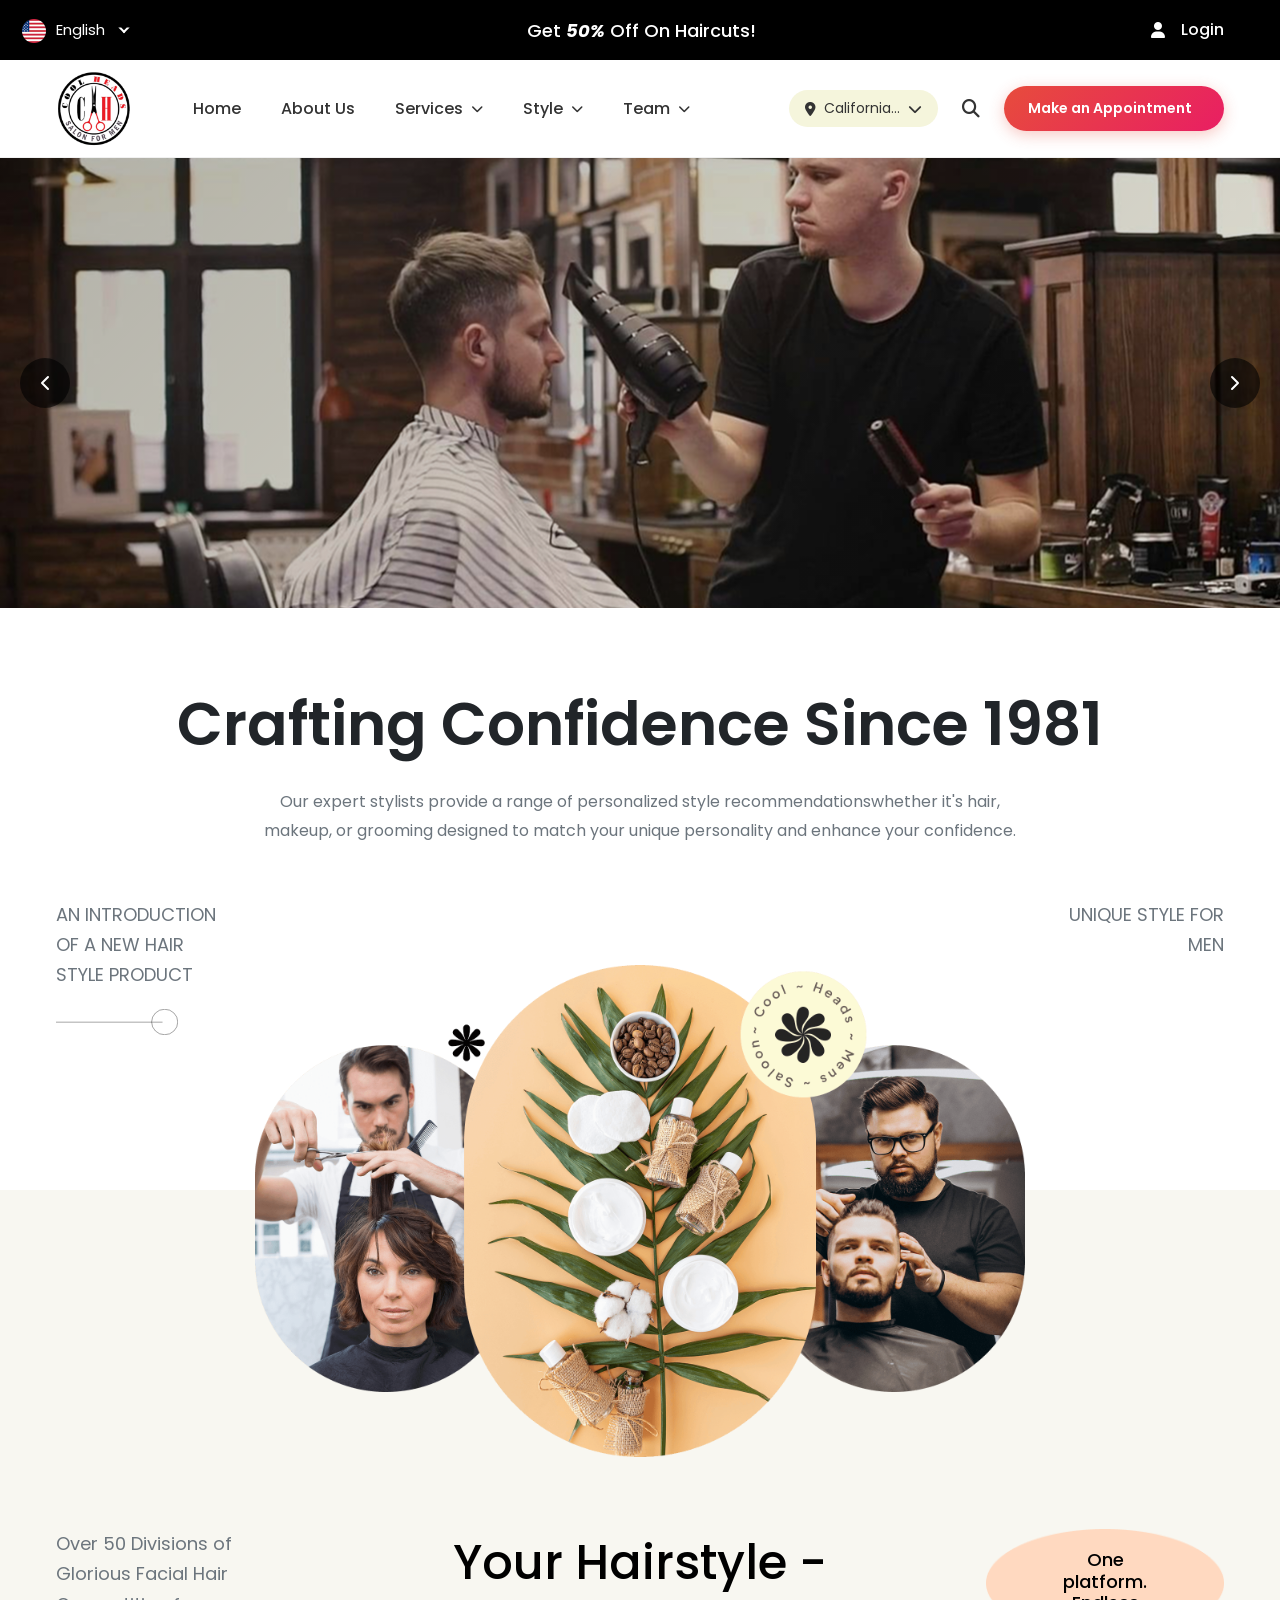
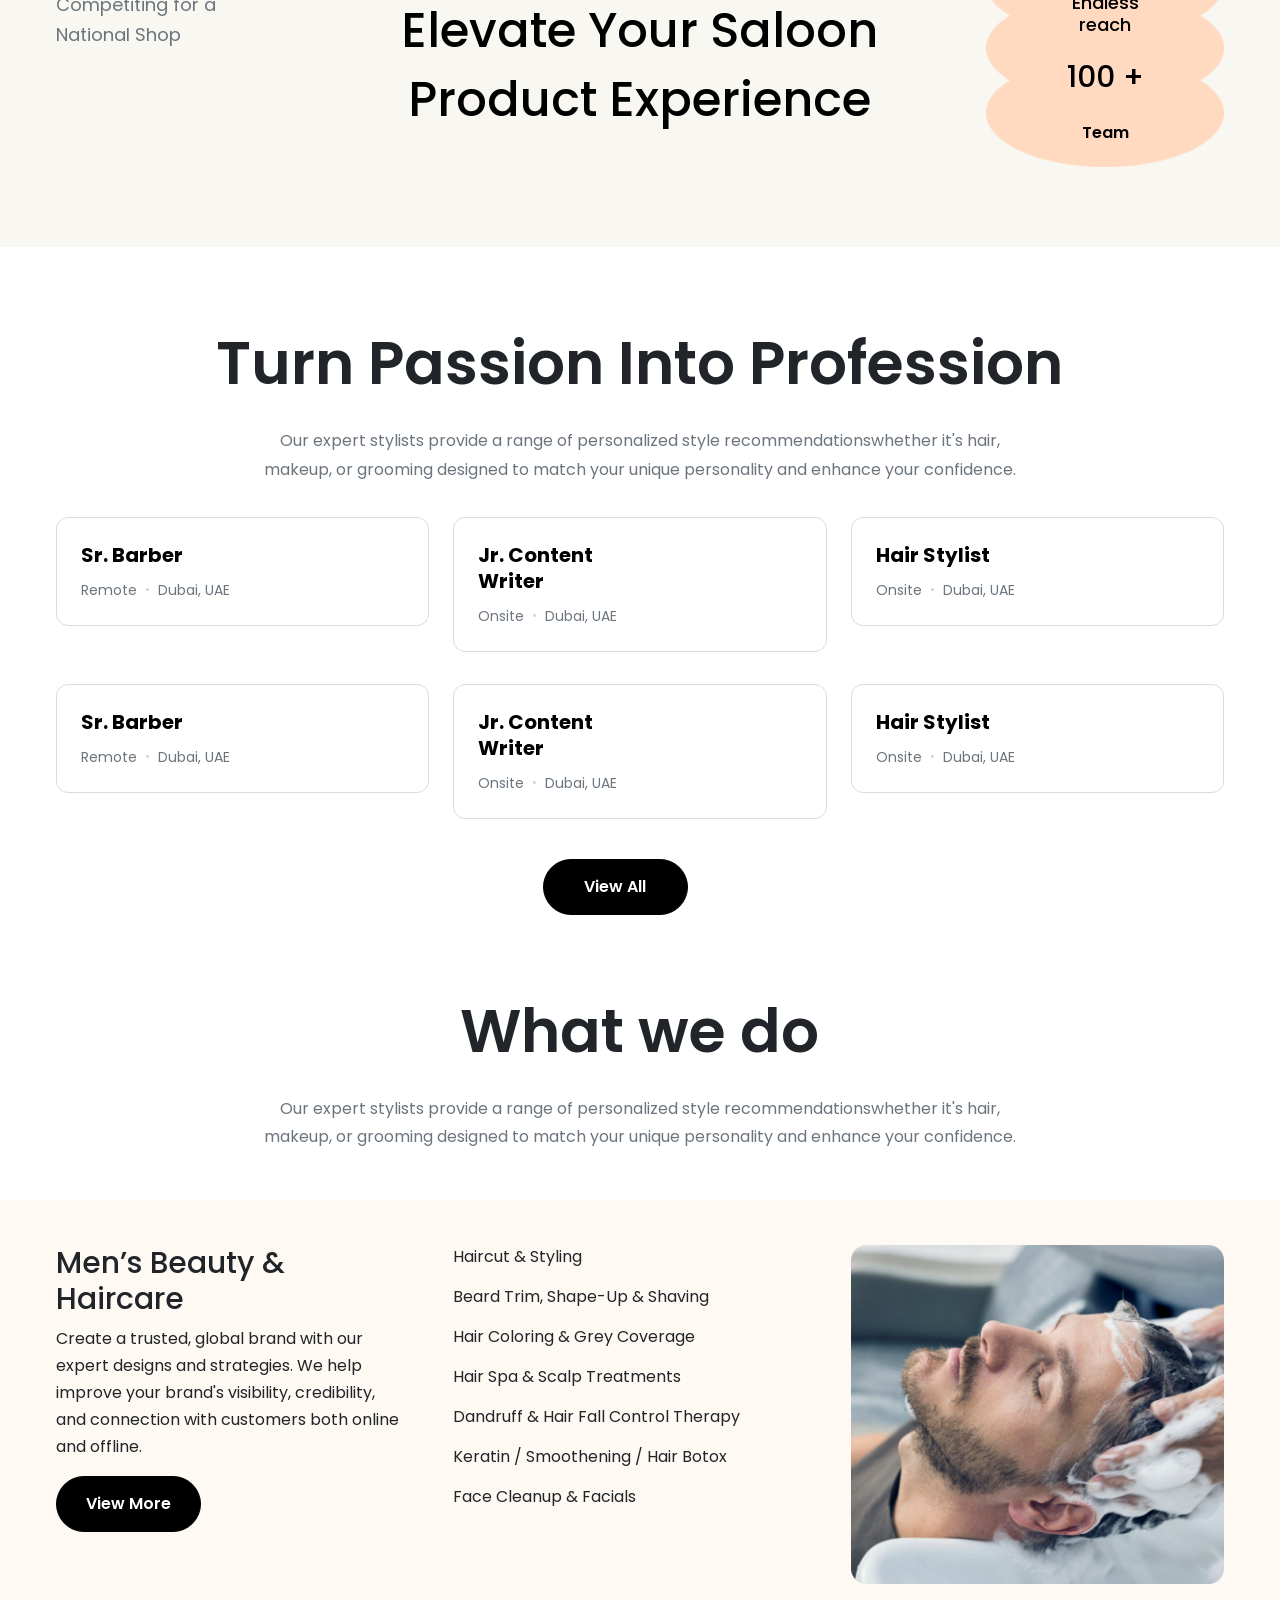
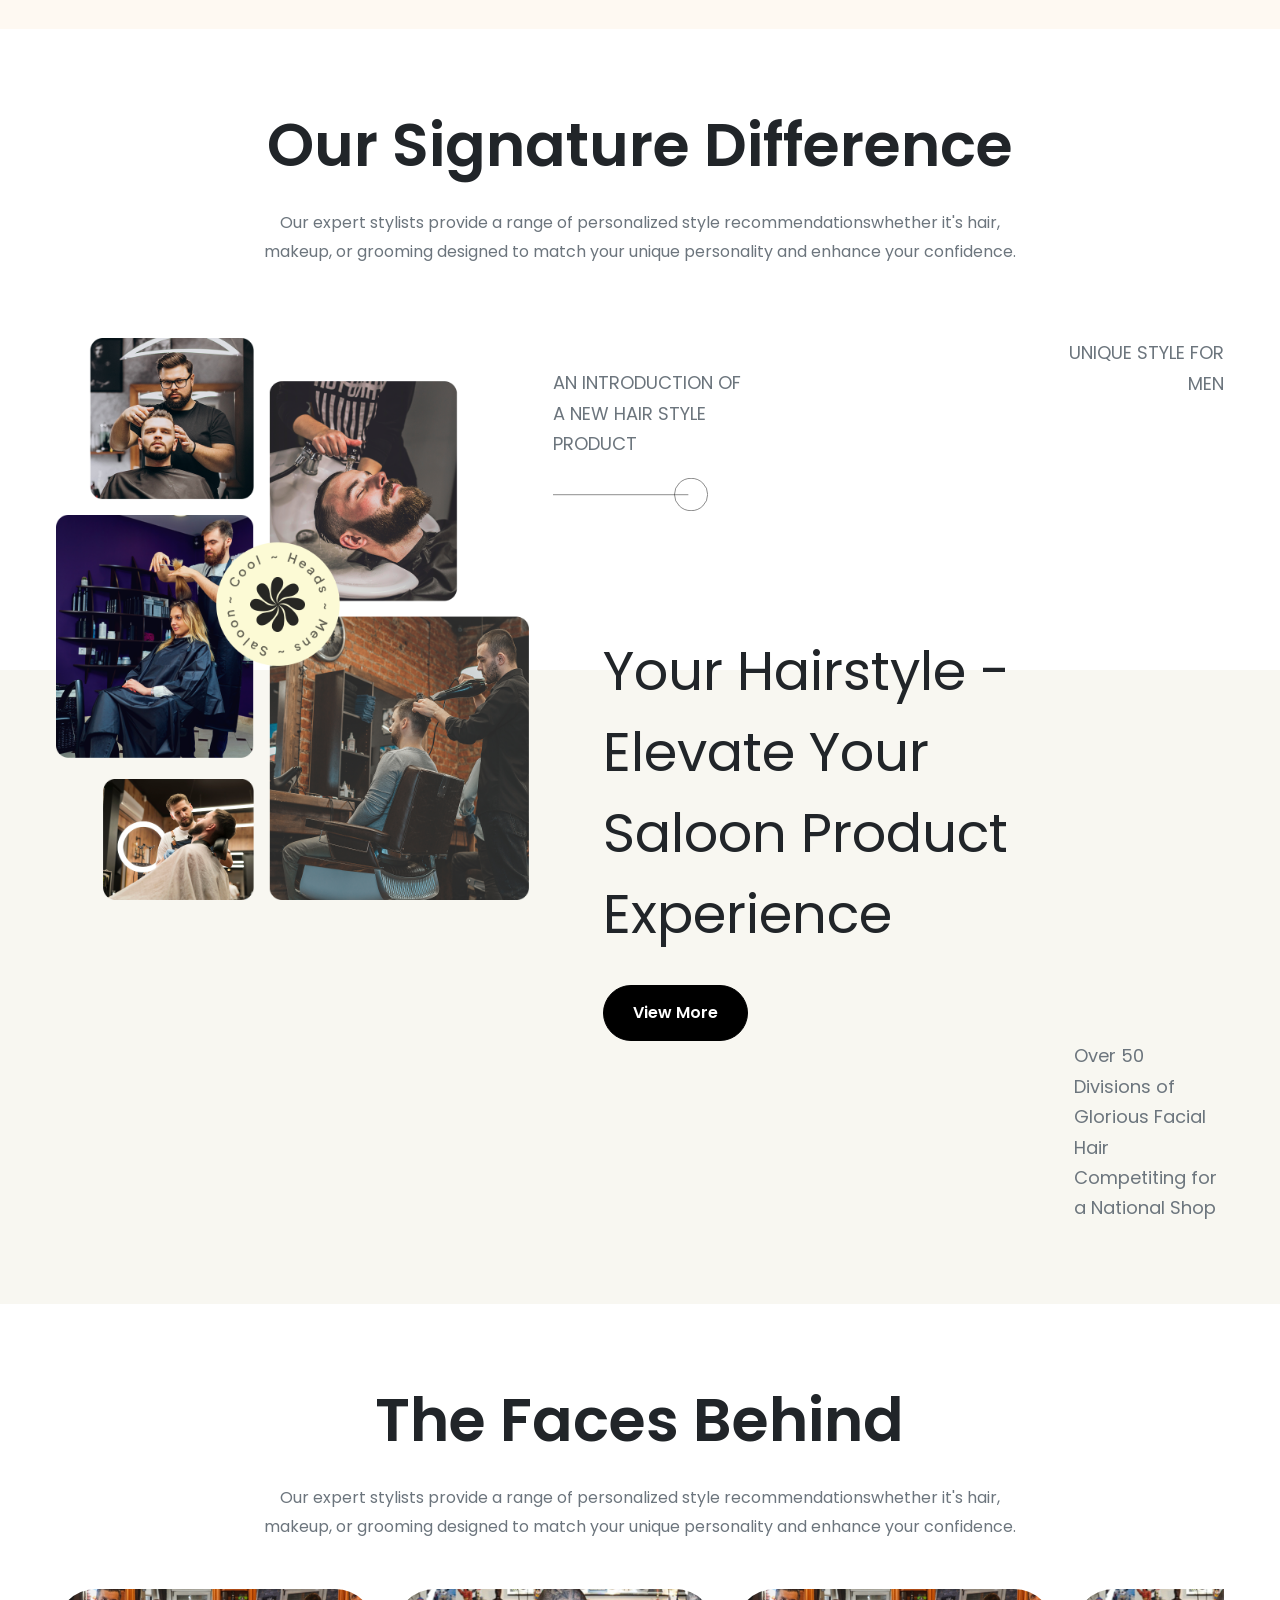
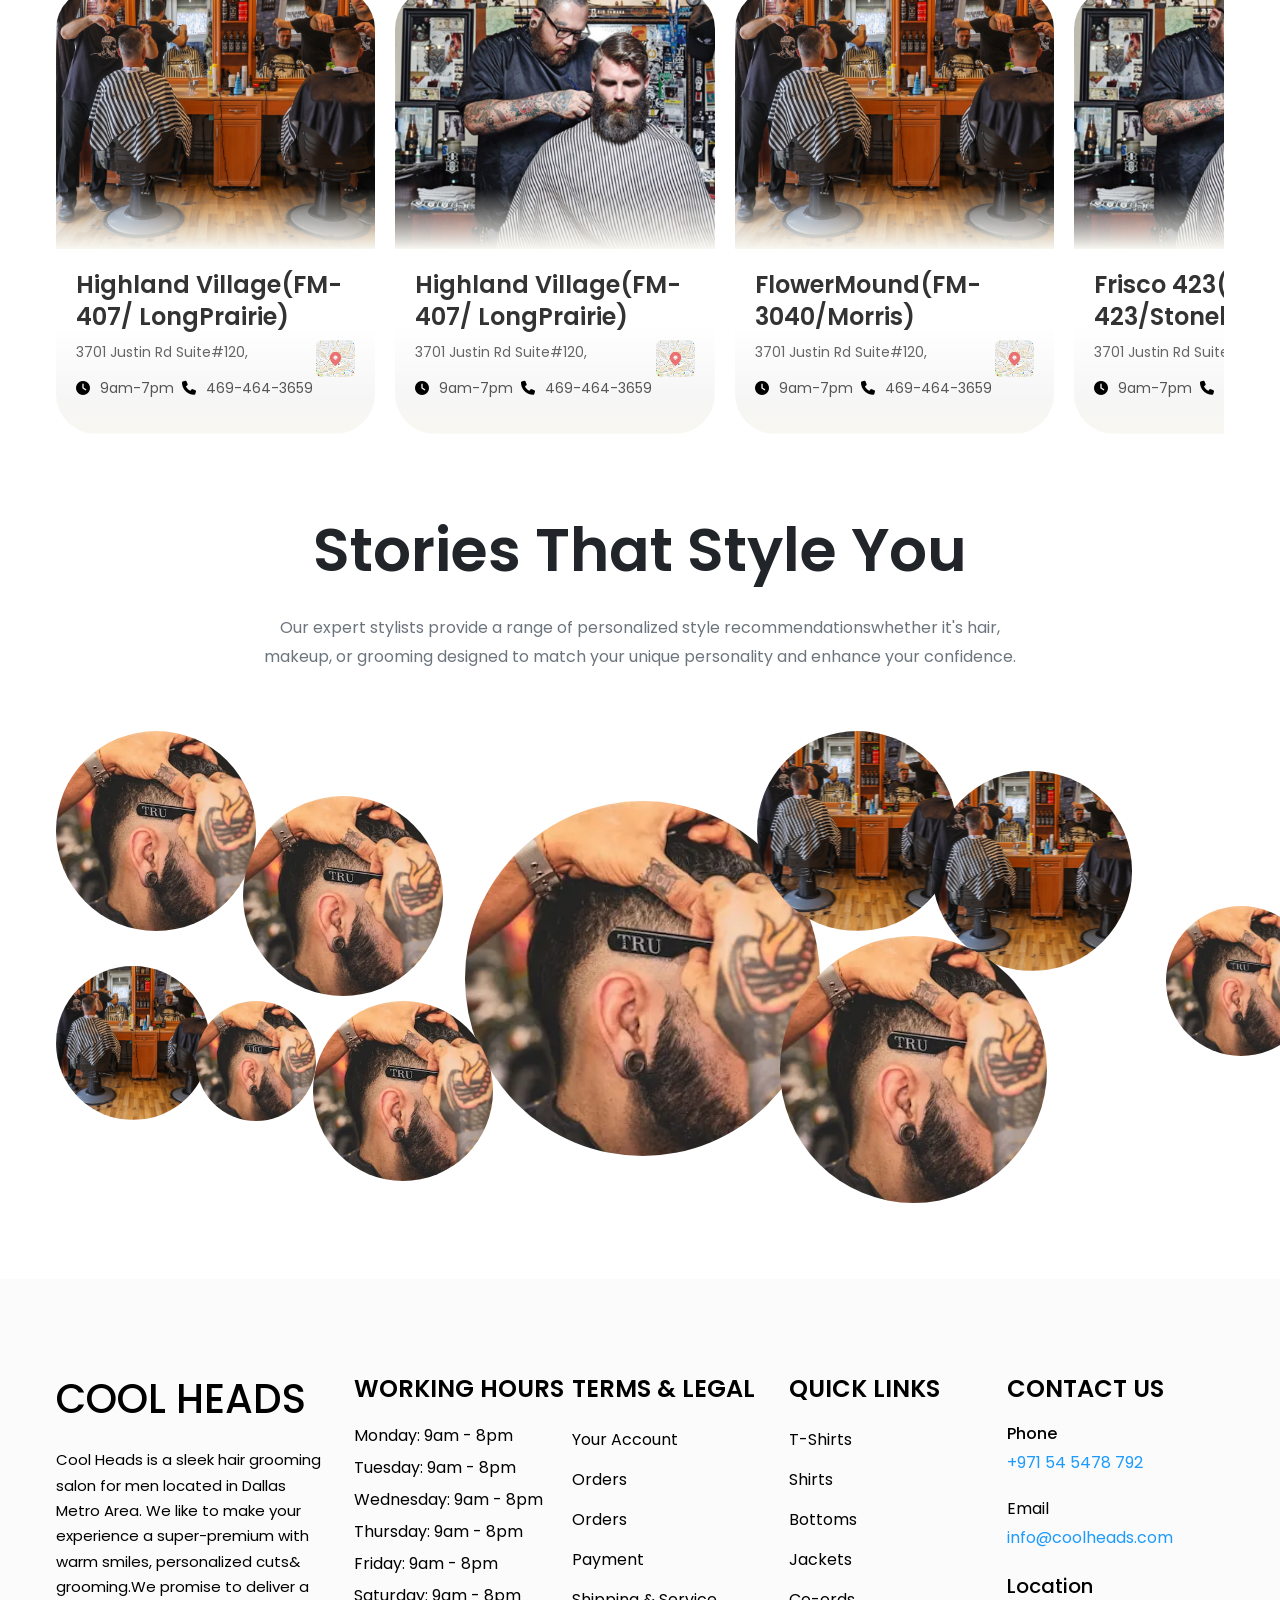
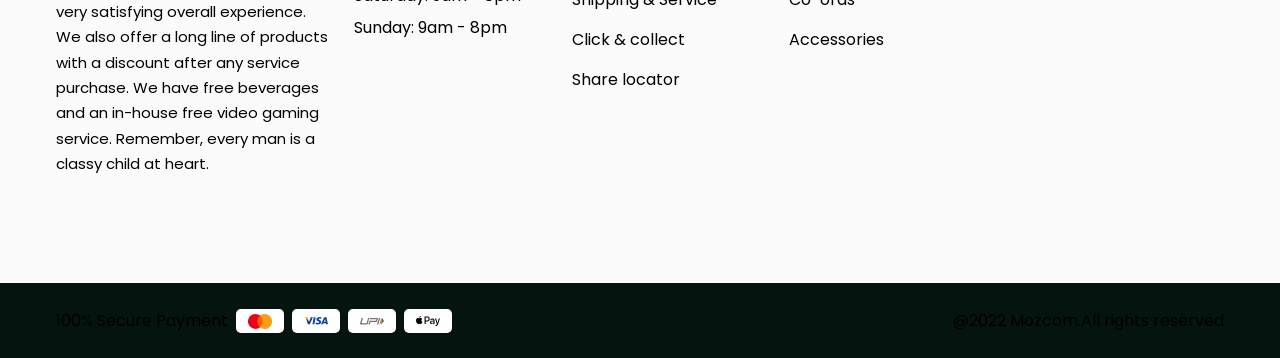
==== commit 11862556: "home last round image area" ====
--- a/index.html
+++ b/index.html
@@ -1,80 +1,70 @@
 <!DOCTYPE html>
 <html lang="en">
-  <head>
-    <meta charset="utf-8" />
-    <meta
-      name="viewport"
-      content="width=device-width, initial-scale=1, shrink-to-fit=no"
-    />
-
-    <!-- GOOGLE FONTS -->
-    <link rel="preconnect" href="https://fonts.googleapis.com" />
-    <link rel="preconnect" href="https://fonts.gstatic.com" crossorigin />
-    <link
-      href="https://fonts.googleapis.com/css?family=Poppins:100,100italic,200,200italic,300,300italic,regular,italic,500,500italic,600,600italic,700,700italic,800,800italic,900,900italic"
-      rel="stylesheet"
-    />
-
-    <!-- STYLES -->
-    <link rel="stylesheet" href="assets/css/swiper.min.css" />
-    <link rel="stylesheet" href="assets/css/select2.min.css" />
-    <link rel="stylesheet" href="assets/css/main.min.css" />
-    <link rel="stylesheet" href="assets/css/components/header.css" />
-    <link rel="stylesheet" href="assets/css/pages/home.css" />
-    <link rel="stylesheet" href="assets/css/components/footer.css" />
-    
-    <!-- FONT AWESOME -->
-    <link rel="stylesheet" href="https://cdnjs.cloudflare.com/ajax/libs/font-awesome/6.4.0/css/all.min.css" />
-
-    <title>Moz Fashion | Home</title>
-  </head>
-
-  <body class="bg-white">
-    <!-- HEADER BEGIN -->
-    <header class="main-header" id="main-head">
-      <div class="main-header__top">
-        <div
-          class="container d-flex justify-content-between align-items-center"
-        >
-          
-          <div class="main-header__topRight d-flex align-items-center">
-            <select id="language-select">
-              <option
-                value="english"
-                data-image="assets/icons/english-flag.png"
-              >
-                English
-              </option>
-              <option value="hindi" data-image="assets/icons/english-flag.png">
-                Hindi
-              </option>
-         
-            </select>
-          </div>
-
-          <div class="main-header__topLeft text-color fs-18 fw-medium d-md-block d-none">
-            Get <b><i class="fs-18">50%</i></b> Off On Haircuts! 
-          </div>
-
-
-          <div class=" text-color fs-16">
-              <!-- Login -->
-              <a href="#" class="login-link d-flex align-items-center gap-3 lh-1 text-white fs-16">
-                <i class="fas fa-user "></i>
-                <span class="fs-16">Login</span>
-              </a>
-          </div>
-
-
-        </div>
-      </div>
-      
-      <div class="main-header__middle">
-        <div
-          class="container d-flex justify-content-between align-items-center"
-        >
-
-        <div class="d-flex align-items-center gap-5">
+
+<head>
+  <meta charset="utf-8" />
+  <meta name="viewport" content="width=device-width, initial-scale=1, shrink-to-fit=no" />
+
+  <!-- GOOGLE FONTS -->
+  <link rel="preconnect" href="https://fonts.googleapis.com" />
+  <link rel="preconnect" href="https://fonts.gstatic.com" crossorigin />
+  <link
+    href="https://fonts.googleapis.com/css?family=Poppins:100,100italic,200,200italic,300,300italic,regular,italic,500,500italic,600,600italic,700,700italic,800,800italic,900,900italic"
+    rel="stylesheet" />
+
+  <!-- STYLES -->
+  <link rel="stylesheet" href="assets/css/swiper.min.css" />
+  <link rel="stylesheet" href="assets/css/select2.min.css" />
+  <link rel="stylesheet" href="assets/css/main.min.css" />
+  <link rel="stylesheet" href="assets/css/components/header.css" />
+  <link rel="stylesheet" href="assets/css/pages/home.css" />
+  <link rel="stylesheet" href="assets/css/components/footer.css" />
+
+  <!-- FONT AWESOME -->
+  <link rel="stylesheet" href="https://cdnjs.cloudflare.com/ajax/libs/font-awesome/6.4.0/css/all.min.css" />
+
+  <title>Moz Fashion | Home</title>
+</head>
+
+<body class="bg-white">
+  <!-- HEADER BEGIN -->
+  <header class="main-header" id="main-head">
+    <div class="main-header__top">
+      <div class="container d-flex justify-content-between align-items-center">
+
+        <div class="main-header__topRight d-flex align-items-center">
+          <select id="language-select">
+            <option value="english" data-image="assets/icons/english-flag.png">
+              English
+            </option>
+            <option value="hindi" data-image="assets/icons/english-flag.png">
+              Hindi
+            </option>
+
+          </select>
+        </div>
+
+        <div class="main-header__topLeft text-color fs-18 fw-medium d-md-block d-none">
+          Get <b><i class="fs-18">50%</i></b> Off On Haircuts!
+        </div>
+
+
+        <div class=" text-color fs-16">
+          <!-- Login -->
+          <a href="#" class="login-link d-flex align-items-center gap-3 lh-1 text-white fs-16">
+            <i class="fas fa-user "></i>
+            <span class="fs-16">Login</span>
+          </a>
+        </div>
+
+
+      </div>
+    </div>
+
+    <div class="main-header__middle">
+      <div class="container d-flex justify-content-between align-items-center">
+
+        <div class="logo-section d-flex align-items-center gap-5">
           <div class="d-flex align-items-center gap-3">
             <div class="hamburger d-lg-none">
               <span></span>
@@ -85,9 +75,9 @@
               <img src="assets/images/logo_new.svg" alt="cool-salon-logo" />
             </figure>
           </div>
-          
+
           <!-- Main Navigation Menu -->
-          <nav class="main-header__nav d-lg-block d-none">
+          <nav class="main-header__nav nav-section d-lg-block d-none">
             <ul class="nav-menu d-flex align-items-center gap-3 mb-0">
               <li><a href="#" class="nav-link">Home</a></li>
               <li><a href="#" class="nav-link">About Us</a></li>
@@ -113,640 +103,862 @@
             </ul>
           </nav>
         </div>
- 
-
-          <!-- Right Side Actions -->
-          <div class="main-header__actions d-flex align-items-center gap-4">
-            <!-- Location Selector -->
-            <div class="location-selector">
-              <button class="location-btn d-flex align-items-center gap-2">
-                <i class="fas fa-map-marker-alt"></i>
-                <span>California...</span>
-                <i class="fas fa-chevron-down"></i>
-              </button>
+
+
+        <!-- Right Side Actions -->
+        <div class="main-header__actions actions-section d-flex align-items-center gap-4">
+          <!-- Location Selector -->
+          <div class="location-selector">
+            <button class="location-btn d-flex align-items-center gap-2">
+              <i class="fas fa-map-marker-alt"></i>
+              <span class="d-none d-sm-inline">California...</span>
+              <i class="fas fa-chevron-down"></i>
+            </button>
+          </div>
+
+          <!-- Search Icon -->
+          <a href="#" class="search-icon">
+            <i class="fas fa-search"></i>
+          </a>
+
+
+
+          <!-- Make Appointment Button -->
+          <a href="#" class="appointment-btn">
+            <span class="d-none d-sm-inline">Make an Appointment</span>
+            <i class="fas fa-arrow-up-right"></i>
+          </a>
+        </div>
+      </div>
+
+      <!-- Mobile Navigation -->
+      <nav class="main-header__bottom d-lg-none">
+        <div class="container">
+          <ul class="mobile-nav default d-block">
+            <li><a href="#" class="no-decoration">Home</a></li>
+            <li><a href="#" class="no-decoration">About Us</a></li>
+            <li><a href="#" class="no-decoration">Services</a></li>
+            <li><a href="#" class="no-decoration">Style</a></li>
+            <li><a href="#" class="no-decoration">Team</a></li>
+            <li><a href="#" class="no-decoration">Contact Us</a></li>
+          </ul>
+        </div>
+      </nav>
+    </div>
+  </header>
+  <!-- HEADER END -->
+
+  <!-- HOME PAGE BEGIN -->
+  <main class="home-page" id="main-content">
+    <!-- Home Banner begin -->
+    <section class="home-banner bg-white">
+      <div class="home-banner__slide">
+        <div class="swiper mySwiper">
+          <div class="swiper-wrapper">
+            <div class="swiper-slide">
+              <div class="home-banner-item">
+                <figure class="mb-0 h-100">
+                  <img src="./assets/images/home/banner-new.png" alt="banner" />
+                </figure>
+              </div>
+            </div>
+
+            <div class="swiper-slide">
+              <div class="home-banner-item">
+                <figure class="mb-0 h-100">
+                  <img src="./assets/images/home/banner-new.png" alt="banner" />
+                </figure>
+
+              </div>
+            </div>
+
+            <div class="swiper-slide">
+              <div class="home-banner-item">
+                <figure class="mb-0 h-100">
+                  <img src="./assets/images/home/banner-new.png" alt="banner" />
+                </figure>
+              </div>
+            </div>
+          </div>
+          <div class="swiper-button-prev">
+            <svg width="24" height="24" viewBox="0 0 24 24" fill="none" xmlns="http://www.w3.org/2000/svg">
+              <path d="M15 18L9 12L15 6" stroke="white" stroke-width="2" stroke-linecap="round"
+                stroke-linejoin="round" />
+            </svg>
+          </div>
+          <div class="swiper-button-next">
+            <svg width="24" height="24" viewBox="0 0 24 24" fill="none" xmlns="http://www.w3.org/2000/svg">
+              <path d="M9 18L15 12L9 6" stroke="white" stroke-width="2" stroke-linecap="round"
+                stroke-linejoin="round" />
+            </svg>
+          </div>
+        </div>
+      </div>
+    </section>
+    <!-- Home Banner end -->
+
+
+    <!-- Home Categories begin -->
+    <section class="home-categories">
+      <div class="container">
+        <div class="col-lg-10 mx-auto text-center">
+          <h2 class="home-categories__title fw-semibold">Crafting Confidence Since 1981</h2>
+          <p class="home-categories__description fs-16 text-muted">
+            Our expert stylists provide a range of personalized style recommendationswhether it's hair, makeup, or
+            grooming designed to match your unique personality and enhance your confidence.
+          </p>
+        </div>
+        <div class="row justify-content-between home-categories__line">
+          <div class="col-lg-2">
+            <p class="fs-18 text-muted mb-0">AN INTRODUCTION OF A NEW HAIR STYLE PRODUCT</p>
+            <figure class="mb-0  line-img">
+              <img src="./assets/images/home/line-bottom.svg" alt="img" class="w-100" />
+            </figure>
+          </div>
+          <div class="col-lg-2">
+            <p class="fs-18 text-muted text-end">
+              UNIQUE STYLE FOR <br> MEN
+            </p>
+            <figure class="mb-0">
+            </figure>
+          </div>
+        </div>
+
+        <div class="row ">
+          <div class="col-lg-8 mx-auto">
+            <div class="home-categories__item">
+              <figure class="mb-0 ratio">
+                <img src="./assets/images/home/home-about.png" alt="img" />
+              </figure>
+            </div>
+          </div>
+        </div>
+
+        <div class="row mt-3 mt-lg-5">
+          <div class="col-lg-3">
+            <div class="home-categories__text">
+              <p class="fs-18 text-muted">
+                Over 50 Divisions of Glorious Facial Hair Competiting for a National Shop
+              </p>
+            </div>
+          </div>
+          <div class="col-lg-6">
+            <div class="home-categories__titleSub">
+              <h3 class="h1 text-black fw-medium text-center">
+                Your Hairstyle - Elevate Your Saloon Product Experience
+              </h3>
+            </div>
+          </div>
+          <div class="col-lg-3">
+            <div class="home-categories__imgText">
+              <figure class="mb-0">
+                <img src="./assets/images/home/design.png" alt="img" />
+              </figure>
+
+              <div class="home-categories__imgTextContent">
+                <h4 class="mb-4 fs-18 text-muted-grey">One platform. Endless reach</h4>
+                <h3 class=" fw-medium mb-4">100 +</h3>
+                <p class="mb-0 text-muted-grey fw-semibold">Team</p>
+              </div>
+            </div>
+          </div>
+        </div>
+
+      </div>
+    </section>
+
+    <!-- Home Categories end -->
+
+    <!--HOME Careers -->
+    <section class="home-careers">
+      <div class="container">
+        <div class="col-lg-10 mx-auto text-center">
+          <h2 class="home-careers__title fw-semibold">Turn Passion Into Profession</h2>
+          <p class="home-careers__description fs-16 text-muted">
+            Our expert stylists provide a range of personalized style recommendationswhether it's hair, makeup, or
+            grooming designed to match your unique personality and enhance your confidence.
+          </p>
+        </div>
+
+
+
+        <div class="row mt-3 mt-lg-4 gy-2">
+          <div class="col-lg-4">
+            <div class="job-card">
+              <div class="job-card__content">
+                <h3 class="job-card__title">Sr. Barber</h3>
+                <div class="job-card__details">
+                  <span class="job-card__location">Remote</span>
+                  <span class="job-card__separator">•</span>
+                  <span class="job-card__city">Dubai, UAE</span>
+                </div>
+              </div>
+              <div class="job-card__action">
+                <button class="btn btn-primary">Apply Now</button>
+              </div>
+            </div>
+          </div>
+
+          <div class="col-lg-4">
+            <div class="job-card">
+              <div class="job-card__content">
+                <h3 class="job-card__title">Jr. Content Writer</h3>
+                <div class="job-card__details">
+                  <span class="job-card__location">Onsite</span>
+                  <span class="job-card__separator">•</span>
+                  <span class="job-card__city">Dubai, UAE</span>
+                </div>
+              </div>
+              <div class="job-card__action">
+                <button class="btn btn-primary">Apply Now</button>
+              </div>
+            </div>
+          </div>
+
+          <div class="col-lg-4">
+            <div class="job-card">
+              <div class="job-card__content">
+                <h3 class="job-card__title">Hair Stylist</h3>
+                <div class="job-card__details">
+                  <span class="job-card__location">Onsite</span>
+                  <span class="job-card__separator">•</span>
+                  <span class="job-card__city">Dubai, UAE</span>
+                </div>
+              </div>
+              <div class="job-card__action">
+                <button class="btn btn-primary">Apply Now</button>
+              </div>
+            </div>
+          </div>
+          <div class="col-lg-4">
+            <div class="job-card">
+              <div class="job-card__content">
+                <h3 class="job-card__title">Sr. Barber</h3>
+                <div class="job-card__details">
+                  <span class="job-card__location">Remote</span>
+                  <span class="job-card__separator">•</span>
+                  <span class="job-card__city">Dubai, UAE</span>
+                </div>
+              </div>
+              <div class="job-card__action">
+                <button class="btn btn-primary">Apply Now</button>
+              </div>
+            </div>
+          </div>
+
+          <div class="col-lg-4">
+            <div class="job-card">
+              <div class="job-card__content">
+                <h3 class="job-card__title">Jr. Content Writer</h3>
+                <div class="job-card__details">
+                  <span class="job-card__location">Onsite</span>
+                  <span class="job-card__separator">•</span>
+                  <span class="job-card__city">Dubai, UAE</span>
+                </div>
+              </div>
+              <div class="job-card__action">
+                <button class="btn btn-primary">Apply Now</button>
+              </div>
+            </div>
+          </div>
+
+          <div class="col-lg-4">
+            <div class="job-card">
+              <div class="job-card__content">
+                <h3 class="job-card__title">Hair Stylist</h3>
+                <div class="job-card__details">
+                  <span class="job-card__location">Onsite</span>
+                  <span class="job-card__separator">•</span>
+                  <span class="job-card__city">Dubai, UAE</span>
+                </div>
+              </div>
+              <div class="job-card__action">
+                <button class="btn btn-primary">Apply Now</button>
+              </div>
+            </div>
+          </div>
+        </div>
+
+        <div class="col-lg-2 mx-auto text-center mt-3 mt-lg-3">
+          <button class="btn btn-primary">View All</button>
+        </div>
+
+
+      </div>
+    </section>
+    <!-- HomeBrands end -->
+
+    <!-- Home what we do begin -->
+    <section class="overflow-hidden we-do pt-0">
+      <div class="container">
+        <div class="col-lg-10 mx-auto text-center">
+          <h2 class="home-careers__title fw-semibold">What we do</h2>
+          <p class="home-careers__description fs-16 text-muted">
+            Our expert stylists provide a range of personalized style recommendationswhether it's hair, makeup, or grooming designed to match your unique personality and enhance your confidence.
+          </p>
+        </div>
+      </div>
+
+      <div class="we-do__bg mt-3 mt-lg-5">
+        <div class="container">
+          <div class="row g-4 align-items-start">
+              <div class="col-lg-4">
+                <div class="we-do__item p-0 pe-lg-4">
+                    <h3 class="we-do__item__title">Men’s Beauty & Haircare</h3>
+                    <p class="we-do__item__description">Create a trusted, global brand with our
+                      expert designs and strategies. We help
+                      improve your brand's visibility, credibility,
+                      and connection with customers both online
+                      and offline.</p>
+                      <button class="btn btn-primary pt-2 pb-2">View More</button>
+                </div>
+              </div>
+              <div class="col-lg-4">
+                <div class="we-do__itemList">
+                  <ul class="d-flex flex-column gap-3">
+                    <li>Haircut & Styling</li>
+                    <li>Beard Trim, Shape-Up & Shaving</li>
+                    <li>Hair Coloring & Grey Coverage</li>
+                    <li>Hair Spa & Scalp Treatments</li>
+                    <li>Dandruff & Hair Fall Control Therapy</li>
+                    <li>Keratin / Smoothening / Hair Botox</li>
+                    <li>Face Cleanup & Facials</li>
+                  </ul>
+                </div>
+              </div>
+              <div class="col-lg-4">
+                <div class="we-do__itemImg">
+                  <figure class="mb-0 " >
+                    <img src="./assets/images/home/hair.png" alt="img" />
+                  </figure>
+                </div>
+              </div>
+          </div>
+      </div>
+    </section>
+    <!-- Home what we do end -->
+
+     <!-- Home Categories begin -->
+     <section class="home-difference pt-0">
+      <div class="container">
+        <div class="col-lg-10 mx-auto text-center">
+          <h2 class="home-difference__title fw-semibold">Our Signature Difference</h2>
+          <p class="home-difference__description fs-16 text-muted">
+            Our expert stylists provide a range of personalized style recommendationswhether it's hair, makeup, or
+            grooming designed to match your unique personality and enhance your confidence.
+          </p>
+        </div>
+
+        <div class="row mt-3 mt-lg-5">
+          <div class="col-lg-5">
+            <div class="home-difference__img">
+              <figure class="mb-0">
+                <img src="./assets/images/home/dif-img.png" alt="img" />
+              </figure>
+            </div>
+          </div>
+          <div class="col-lg-7">
+            <div class="home-difference__content">
+              <div class="row">
+                <div class="col-lg-6">
+                  <div class="home-difference__icons">
+                    <p class="fs-18 text-muted mb-0">AN INTRODUCTION OF A NEW HAIR STYLE PRODUCT</p>
+                    <figure class="mb-0  line-img">
+                      <img src="./assets/images/home/line-bottom.svg" alt="img" class="w-100" />
+                    </figure>
+                  </div>
+                </div>
+                <div class="col-lg-6">
+                  <p class="fs-18 text-muted mb-0 text-end">UNIQUE STYLE FOR<br> MEN</p>
+
+                </div>
+              </div>
+
+              <div class="row">
+                <div class="col-lg-10">
+                  <div class="home-difference__item">
+                    <h3 class="home-difference__item__title">Your Hairstyle - Elevate Your Saloon Product Experience</h3>
+                    <button class="btn btn-primary pt-2 pb-2">View More</button>
+                  </div>
+                </div>
+              </div>
+
+              <div class="row justify-content-end">
+                <div class="col-lg-3">
+                  <p class="fs-18 text-muted mb-0">Over 50 Divisions of Glorious Facial Hair Competiting for a National Shop</p>
+
+                </div>
+
+              </div>
+            </div>
+          </div>
+        </div>
+      
+
+      </div>
+    </section>
+
+    <!-- Home Categories end -->
+
+    <!-- Home Team Now Begin-->
+    <section class="home-team">
+      <div class="container">
+        <div class="col-lg-10 mx-auto text-center">
+          <h2 class="home-team__title fw-semibold">The Faces Behind</h2>
+          <p class="home-team__description fs-16 text-muted">
+            Our expert stylists provide a range of personalized style recommendationswhether it's hair, makeup, or grooming designed to match your unique personality and enhance your confidence.
+          </p>
+        </div>
+
+        <!-- Swiper slide -->
+        <div class="team-slider mt-4 mt-lg-5">
+          <div class="swiper team-swiper">
+            <div class="swiper-wrapper">
+              <!-- Team Member 1 -->
+              <div class="swiper-slide">
+                <div class="team-card">
+                  <div class="team-card__image">
+                    <img src="./assets/images/home/slide-1.png" alt="Team Member" />
+                    <div class="team-card__expand">
+                      <i class="fas fa-expand-alt"></i>
+                    </div>
+                  </div>
+                  <div class="team-card__content">
+                    <h4 class="team-card__title">Highland Village(FM-407/ LongPrairie)</h4>
+
+                    <div class="d-flex justify-content-between align-items-end">
+                      <p class="team-card__address">3701 Justin Rd Suite#120,</p>
+                      <div class="team-card__location">
+                        <figure class="mb-0">
+                          <img src="./assets/images/home/map.png" alt="location" />
+                        </figure>
+                      </div>
+                    </div>
+
+
+                    <div class="team-card__info d-flex  gap-2">
+                      <div class="team-card__hours">
+                        <i class="fas fa-clock"></i>
+                        <span>9am-7pm</span>
+                      </div>
+                      <div class="team-card__phone">
+                        <i class="fas fa-phone"></i>
+                        <span>469-464-3659</span>
+                      </div>
+                    </div>
+                  </div>
+                </div>
+              </div>
+               <!-- Team Member 1 -->
+               <div class="swiper-slide">
+                <div class="team-card">
+                  <div class="team-card__image">
+                    <img src="./assets/images/home/slide-2.png" alt="Team Member" />
+                    <div class="team-card__expand">
+                      <i class="fas fa-expand-alt"></i>
+                    </div>
+                  </div>
+                  <div class="team-card__content">
+                    <h4 class="team-card__title">Highland Village(FM-407/ LongPrairie)</h4>
+
+                    <div class="d-flex justify-content-between align-items-end">
+                      <p class="team-card__address">3701 Justin Rd Suite#120,</p>
+                      <div class="team-card__location">
+                        <figure class="mb-0">
+                          <img src="./assets/images/home/map.png" alt="location" />
+                        </figure>
+                      </div>
+                    </div>
+
+
+                    <div class="team-card__info d-flex  gap-2">
+                      <div class="team-card__hours">
+                        <i class="fas fa-clock"></i>
+                        <span>9am-7pm</span>
+                      </div>
+                      <div class="team-card__phone">
+                        <i class="fas fa-phone"></i>
+                        <span>469-464-3659</span>
+                      </div>
+                    </div>
+                  </div>
+                </div>
+              </div>
+
+              <!-- Team Member 1 -->
+              <div class="swiper-slide">
+                <div class="team-card">
+                  <div class="team-card__image">
+                    <img src="./assets/images/home/slide-1.png" alt="Team Member" />
+                    <div class="team-card__expand">
+                      <i class="fas fa-expand-alt"></i>
+                    </div>
+                  </div>
+                  <div class="team-card__content">
+                    <h4 class="team-card__title">FlowerMound(FM-3040/Morris)</h4>
+
+                    <div class="d-flex justify-content-between align-items-end">
+                      <p class="team-card__address">3701 Justin Rd Suite#120,</p>
+                      <div class="team-card__location">
+                        <figure class="mb-0">
+                          <img src="./assets/images/home/map.png" alt="location" />
+                        </figure>
+                      </div>
+                    </div>
+
+
+                    <div class="team-card__info d-flex  gap-2">
+                      <div class="team-card__hours">
+                        <i class="fas fa-clock"></i>
+                        <span>9am-7pm</span>
+                      </div>
+                      <div class="team-card__phone">
+                        <i class="fas fa-phone"></i>
+                        <span>469-464-3659</span>
+                      </div>
+                    </div>
+                  </div>
+                </div>
+              </div>
+               <!-- Team Member 1 -->
+               <div class="swiper-slide">
+                <div class="team-card">
+                  <div class="team-card__image">
+                    <img src="./assets/images/home/slide-2.png" alt="Team Member" />
+                    <div class="team-card__expand">
+                      <i class="fas fa-expand-alt"></i>
+                    </div>
+                  </div>
+                  <div class="team-card__content">
+                    <h4 class="team-card__title">Frisco 423(FM-423/Stonebrook)</h4>
+
+                    <div class="d-flex justify-content-between align-items-end">
+                      <p class="team-card__address">3701 Justin Rd Suite#120,</p>
+                      <div class="team-card__location">
+                        <figure class="mb-0">
+                          <img src="./assets/images/home/map.png" alt="location" />
+                        </figure>
+                      </div>
+                    </div>
+
+
+                    <div class="team-card__info d-flex  gap-2">
+                      <div class="team-card__hours">
+                        <i class="fas fa-clock"></i>
+                        <span>9am-7pm</span>
+                      </div>
+                      <div class="team-card__phone">
+                        <i class="fas fa-phone"></i>
+                        <span>469-464-3659</span>
+                      </div>
+                    </div>
+                  </div>
+                </div>
+              </div>
+
+              <!-- Team Member 1 -->
+              <div class="swiper-slide">
+                <div class="team-card">
+                  <div class="team-card__image">
+                    <img src="./assets/images/home/slide-1.png" alt="Team Member" />
+                    <div class="team-card__expand">
+                      <i class="fas fa-expand-alt"></i>
+                    </div>
+                  </div>
+                  <div class="team-card__content">
+                    <h4 class="team-card__title">Highland Village(FM-407/ LongPrairie)</h4>
+
+                    <div class="d-flex justify-content-between align-items-end">
+                      <p class="team-card__address">3701 Justin Rd Suite#120,</p>
+                      <div class="team-card__location">
+                        <figure class="mb-0">
+                          <img src="./assets/images/home/map.png" alt="location" />
+                        </figure>
+                      </div>
+                    </div>
+
+
+                    <div class="team-card__info d-flex  gap-2">
+                      <div class="team-card__hours">
+                        <i class="fas fa-clock"></i>
+                        <span>9am-7pm</span>
+                      </div>
+                      <div class="team-card__phone">
+                        <i class="fas fa-phone"></i>
+                        <span>469-464-3659</span>
+                      </div>
+                    </div>
+                  </div>
+                </div>
+              </div>
+               <!-- Team Member 1 -->
+               <div class="swiper-slide">
+                <div class="team-card">
+                  <div class="team-card__image">
+                    <img src="./assets/images/home/slide-2.png" alt="Team Member" />
+                    <div class="team-card__expand">
+                      <i class="fas fa-expand-alt"></i>
+                    </div>
+                  </div>
+                  <div class="team-card__content">
+                    <h4 class="team-card__title">LasColinas(OConnor/WilliamsSqr)</h4>
+
+                    <div class="d-flex justify-content-between align-items-end">
+                      <p class="team-card__address">3701 Justin Rd Suite#120,</p>
+                      <div class="team-card__location">
+                        <figure class="mb-0">
+                          <img src="./assets/images/home/map.png" alt="location" />
+                        </figure>
+                      </div>
+                    </div>
+
+
+                    <div class="team-card__info d-flex  gap-2">
+                      <div class="team-card__hours">
+                        <i class="fas fa-clock"></i>
+                        <span>9am-7pm</span>
+                      </div>
+                      <div class="team-card__phone">
+                        <i class="fas fa-phone"></i>
+                        <span>469-464-3659</span>
+                      </div>
+                    </div>
+                  </div>
+                </div>
+              </div>
             </div>
             
-            <!-- Search Icon -->
-            <a href="#" class="search-icon">
-              <i class="fas fa-search"></i>
-            </a>
+            <!-- Navigation arrows -->
+            <!-- <div class="swiper-button-next team-swiper-button-next">
+              <i class="fas fa-chevron-right"></i>
+            </div>
+            <div class="swiper-button-prev team-swiper-button-prev">
+              <i class="fas fa-chevron-left"></i>
+            </div> -->
             
-          
-            
-            <!-- Make Appointment Button -->
-            <a href="#" class="appointment-btn">
-              Make an Appointment
-              <i class="fas fa-arrow-up-right"></i>
-            </a>
-          </div>
-        </div>
-        
-        <!-- Mobile Navigation -->
-        <nav class="main-header__bottom d-lg-none">
-          <div class="container">
-            <ul class="mobile-nav default d-block">
-              <li><a href="#" class="no-decoration">Home</a></li>
-              <li><a href="#" class="no-decoration">About Us</a></li>
-              <li><a href="#" class="no-decoration">Services</a></li>
-              <li><a href="#" class="no-decoration">Style</a></li>
-              <li><a href="#" class="no-decoration">Team</a></li>
-              <li><a href="#" class="no-decoration">Contact Us</a></li>
-            </ul>
-          </div>
-        </nav>
-      </div>
-    </header>
-    <!-- HEADER END -->
-
-    <!-- HOME PAGE BEGIN -->
-    <main class="home-page">
-      <!-- Home Banner begin -->
-      <section class="home-banner bg-white">
-        <div class="home-banner__slide">
-          <div class="swiper mySwiper">
-            <div class="swiper-wrapper">
-              <div class="swiper-slide">
-                <div class="home-banner-item">
-                  <figure class="mb-0 h-100">
-                    <img src="./assets/images/home/banner-new.png" alt="banner" />
-                  </figure>
-                </div>
-              </div>
-
-              <div class="swiper-slide">
-                <div class="home-banner-item">
-                  <figure class="mb-0 h-100">
-                    <img src="./assets/images/home/banner-new.png" alt="banner" />
-                  </figure>
-              
-                </div>
-              </div>
-
-              <div class="swiper-slide">
-                <div class="home-banner-item">
-                  <figure class="mb-0 h-100">
-                    <img src="./assets/images/home/banner-new.png" alt="banner" />
-                  </figure>
-                </div>
-              </div>
-            </div>
-            <div class="swiper-button-prev">
-                <svg width="24" height="24" viewBox="0 0 24 24" fill="none" xmlns="http://www.w3.org/2000/svg">
-                    <path d="M15 18L9 12L15 6" stroke="white" stroke-width="2" stroke-linecap="round" stroke-linejoin="round"/>
-                </svg>
-            </div>
-            <div class="swiper-button-next">
-                <svg width="24" height="24" viewBox="0 0 24 24" fill="none" xmlns="http://www.w3.org/2000/svg">
-                    <path d="M9 18L15 12L9 6" stroke="white" stroke-width="2" stroke-linecap="round" stroke-linejoin="round"/>
-                </svg>
-            </div>
-          </div>
-        </div>
-      </section>
-      <!-- Home Banner end -->
-
-
-      <!-- Home Categories begin -->
-      <section class="home-categories">
-        <div class="container">
-          <div class="col-lg-10 mx-auto text-center">
-            <h2 class="home-categories__title fw-semibold">Crafting Confidence Since 1981</h2>
-              <p class="home-categories__description fs-16 text-muted">
-                Our expert stylists provide a range of personalized style recommendationswhether it's hair, makeup, or grooming designed to match your unique personality and enhance your confidence.
+            <!-- Pagination -->
+            <!-- <div class="swiper-pagination team-swiper-pagination"></div> -->
+          </div>
+        </div>
+      </div>
+    </section>
+    <!-- Home Team Now End-->
+
+    <!-- Home Related products begin -->
+
+    <section class="overflow-hidden home-stories pt-0 pb-5">
+      <div class="container">
+        <div class="col-lg-10 mx-auto text-center">
+          <h2 class="home-stories__title fw-semibold">Stories That Style You</h2>
+          <p class="home-stories__description fs-16 text-muted">
+            Our expert stylists provide a range of personalized style recommendationswhether it's hair, makeup, or grooming designed to match your unique personality and enhance your confidence.
+          </p>
+        </div>
+
+        <div class="home-stories__img  position-relative">
+          <div class="home-stories__img__item1">
+            <figure class="mb-0">
+              <img src="./assets/images/home/round-2.webp" alt="img" />
+            </figure>
+          </div>
+          <div class="home-stories__img__item2">
+            <figure class="mb-0">
+              <img src="./assets/images/home/slide-1.png" alt="img" />
+            </figure>
+          </div>
+          <div class="home-stories__img__item3">
+            <figure class="mb-0">
+              <img src="./assets/images/home/round-2.webp" alt="img" />
+            </figure>
+          </div>
+          <div class="home-stories__img__item4">
+            <figure class="mb-0">
+              <img src="./assets/images/home/round-2.webp" alt="img" />
+            </figure>
+          </div>
+          <div class="home-stories__img__item5">
+            <figure class="mb-0">
+              <img src="./assets/images/home/slide-1.png" alt="img" />
+            </figure>
+          </div>
+          <div class="home-stories__img__item6">
+            <figure class="mb-0">
+              <img src="./assets/images/home/round-2.webp" alt="img" />
+            </figure>
+          </div>
+          <div class="home-stories__img__item7">
+            <figure class="mb-0">
+              <img src="./assets/images/home/round-2.webp" alt="img" />
+            </figure>
+          </div>
+          <div class="home-stories__img__item8">
+            <figure class="mb-0">
+              <img src="./assets/images/home/slide-1.png" alt="img" />
+            </figure>
+          </div>
+          <div class="home-stories__img__item9">
+            <figure class="mb-0">
+              <img src="./assets/images/home/round-2.webp" alt="img" />
+            </figure>
+          </div>
+
+          <div class="home-stories__img__item10">
+            <figure class="mb-0">
+              <img src="./assets/images/home/round-2.webp" alt="img" />
+            </figure>
+          </div>
+        </div>
+
+
+      </div>
+    </section>
+
+    <!-- Home Related products end -->
+
+    <!-- Home Subscription Begins-->
+    <section class="home-subscription d-none">
+      <div class="container position-relative">
+        <div class="home-subscription_main p-3 anime">
+          <div class="d-flex bg-white wrap align-items-lg-center flex-lg-row flex-column">
+            <div class="img_man d-lg-block d-none position-absolute">
+              <figure class="mb-0">
+                <img src="./assets/images/home/lady.png" alt="man" />
+              </figure>
+            </div>
+            <div class="content max80">
+              <h5>Subscribe to our newsletter</h5>
+              <p class="d-lg-block d-none">
+                Sign up for our e-mail and be the first who know our special
+                offers! We will give a <span>15% discount</span> on your next
+                order.
               </p>
-          </div>
-          <div class="row justify-content-between home-categories__line">
-              <div class="col-lg-2">
-                <p class="fs-18 text-muted mb-0">AN INTRODUCTION OF A NEW HAIR STYLE PRODUCT</p>
-                <figure class="mb-0  line-img">
-                  <img src="./assets/images/home/line-bottom.svg" alt="img" class="w-100" />
+            </div>
+
+            <div class="main-header__search">
+              <div class="search-group">
+                <input type="text" class="search-input" placeholder="Enter your email ID" />
+                <button class="search-button fw-semibold text-white">
+                  SUBSCRIBE
+                </button>
+              </div>
+            </div>
+
+            <div class="img_lady d-lg-block d-none position-absolute">
+              <div class="">
+                <figure class="mb-0">
+                  <img src="./assets/images/home/man_new.png" alt="man" />
                 </figure>
               </div>
-              <div class="col-lg-2">
-                <p class="fs-18 text-muted text-end">
-                  UNIQUE STYLE FOR <br> MEN
-                </p>
-                <figure class="mb-0">
-                </figure>
-              </div>
-          </div>
-
-          <div class="row ">
-            <div class="col-lg-8 mx-auto">
-              <div class="home-categories__item">
-                <figure class="mb-0 ratio">
-                  <img src="./assets/images/home/home-about.png" alt="img" />
-                </figure>
-              </div>
-            </div>
-          </div>
-
-          <div class="row mt-3 mt-lg-5">
-            <div class="col-lg-3">
-              <div class="home-categories__text">
-                  <p class="fs-18 text-muted">
-                    Over 50 Divisions of Glorious Facial Hair Competiting for a National Shop
-                  </p>
-              </div>
-            </div>
-            <div class="col-lg-6">
-              <div class="home-categories__titleSub">
-                <h3 class="h1 text-black fw-medium text-center">
-                  Your Hairstyle - Elevate Your Saloon Product Experience
-                </h3>
-              </div>
-            </div>
-            <div class="col-lg-3">
-              <div class="home-categories__imgText">
-                <figure class="mb-0">
-                  <img src="./assets/images/home/design.png" alt="img" />
-                </figure>
-
-                <div class="home-categories__imgTextContent">
-                  <h4 class="mb-4 fs-18 text-muted-grey">One platform. Endless reach</h4>
-                  <h3 class=" fw-medium mb-4">100 +</h3>
-                  <p class="mb-0 text-muted-grey fw-semibold">Team</p>
-                </div>
-              </div>
-            </div>
-          </div>
-
-        </div>
-      </section>
-
-      <!-- Home Categories end -->
-
-      <!--HOME Brands -->
-      <section class="brands">
-        <div class="container">
-          <h2 class="brands__title fw-bold">Top Brands Offers</h2>
-
-          <div class="parent">
-            <div class="div1">
-              <div>
-                <div class="card d-flex justify-content-end align-items-center">
-                  <div class="card_bg position-relative text-center">
-                    <figure class="mb-0">
-                      <img
-                        src="./assets/images/home/brands/blueberry.png"
-                        alt="img"
-                      />
-                    </figure>
-                    <h3 class="card_bgTitle fw-bold">
-                      Enjoy This Winter Trend
-                    </h3>
-                    <div class="d-flex justify-content-center">
-                      <button class="btn btn-primary">Shop Now</button>
-                    </div>
-                  </div>
-                </div>
-              </div>
-            </div>
-            <div class="div2 brands_offers">
-              <div class="brands_offers_first">
-                <div class="brands_offers_first_icon">
-                  <figure class="mb-0 text-center">
-                    <img
-                      src="./assets/images/home/brands/parada2.png"
-                      alt="img"
-                    />
-                  </figure>
-                </div>
-                <div class="brands_offers_first_product">
-                  <figure class="mb-0">
-                    <img
-                      src="./assets/images/home/brands/glass.png"
-                      alt="img"
-                    />
-                  </figure>
-                </div>
-                <span>Offer a Voucher when buying Sunglasses</span>
-                <h4 class="brands_offers_first_off text-center mb-0">
-                  GIFT CARDS 20% OFF
-                </h4>
-              </div>
-            </div>
-            <div class="div3">
-              <div class="brands_offers_second">
-                <div class="brands_offers_second_icon">
-                  <figure class="mb-0 text-center">
-                    <img src="./assets/images/home/brands/mars.png" alt="img" />
-                  </figure>
-                </div>
-                <div class="brands_offers_second_product">
-                  <figure class="mb-0">
-                    <img src="./assets/images/home/brands/cap.png" alt="img" />
-                  </figure>
-                </div>
-                <span>Kids Summer Hats</span>
-                <h4 class="brands_offers_second_off text-center mb-0">
-                  SALE 50% OFF
-                </h4>
-              </div>
-            </div>
-            <div class="div4">
-              <div
-                class="d-flex justify-content-xl-between justify-content-center align-items-center brands_offers_third"
-              >
-                <div class="img_wrap">
-                  <figure>
-                    <img src="./assets/images/home/brands/shoes.png" />
-                  </figure>
-                </div>
-                <div class="content text-center">
-                  <figure class="icon_wrap">
-                    <img
-                      src="./assets/images/home/brands/sparto.png"
-                      alt="icon"
-                    />
-                  </figure>
-                  <h5>SALE 50% OFF</h5>
-                  <span>Men, Women & Kids</span>
-                  <h5 class="mb-0">Shoes</h5>
-                </div>
-              </div>
-            </div>
-          </div>
-        </div>
-      </section>
-      <!-- HomeBrands end -->
-
-      <!-- Home New Arrivals begin -->
-      <section class="overflow-hidden limited-edition">
-        <div class="container">
-          <h2 class="limited-edition__title d-inline-block red-icon fw-bold">
-            New Arrivals
-          </h2>
-
-          <div class="care-bottom-limited anime">
-            <div class="slider">
-              <div class="swiper-container-limited">
-                <div
-                  class="care-begin-slides swiper-wrapper"
-                  id="care-begin-slides"
-                >
-                  <a href="#" class="care-box item swiper-slide">
-                    <figure class="mb-0">
-                      <img src="assets/images/home/fashion1.png" alt="image" />
-                    </figure>
-                    <div class="contwrap">
-                      <h5>Moss & Melange</h5>
-                      <h6>The cooler of this season</h6>
-                      <span>+ Explore</span>
-                    </div>
+            </div>
+          </div>
+        </div>
+      </div>
+    </section>
+    <!-- Home Subscription end-->
+  </main>
+  <!-- HOME PAGE END -->
+
+  <!-- FOOTER BEGIN -->
+  <footer class="footer bg-black text-black">
+    <div class="container">
+      <div class="row footer_wrapper">
+        <div class="col-md-3">
+          <h5 class="h2 text-uppercase address_title">Cool Heads</h5>
+          <p class="fs-15">
+            Cool Heads is a sleek hair grooming salon for men located in Dallas Metro Area. We like to make your
+            experience a super-premium with warm smiles, personalized cuts& grooming.We promise to deliver a very
+            satisfying overall experience. We also offer a long line of products with a discount after any service
+            purchase. We have free beverages and an in-house free video gaming service. Remember, every man is a classy
+            child at heart.
+          </p>
+        </div>
+        <div class="col-md-9 ">
+          <div class="row row-cols-lg-4 row-cols-md-3 gx-0 justify-content-between">
+              <div class="footer_item d-sm-block d-none">
+               <h5 class="text-uppercase ">Working Hours</h5>
+               <ul class="flex flex-column pl-0 text-decoration-none">
+                 <li>
+                   <span class="text-decoration-none">Monday: 9am - 8pm</span>
+                 </li>
+                 <li>
+                   <span class="text-decoration-none">Tuesday: 9am - 8pm</span>
+                 </li>
+                 <li>
+                   <span class="text-decoration-none">Wednesday: 9am - 8pm</span>
+                 </li>
+                 <li>
+                   <span class="text-decoration-none">Thursday: 9am - 8pm</span>
+                 </li>
+                 <li>
+                   <span class="text-decoration-none">Friday: 9am - 8pm</span>
+                 </li>
+                 <li>
+                   <span class="text-decoration-none">Saturday: 9am - 8pm</span>
+                 </li>
+                 <li>
+                   <span class="text-decoration-none">Sunday: 9am - 8pm</span>
+                 </li>
+               </ul>
+             </div>
+
+            <div class="footer_item d-sm-block d-none">
+              <h5 class="text-uppercase">Terms & legal</h5>
+              <ul class="flex flex-column pl-0 text-decoration-none">
+                <li>
+                  <a href="#" class="text-decoration-none"> Your Account </a>
+                </li>
+                <li><a href="#" class="text-decoration-none"> Orders</a></li>
+                <li>
+                  <a href="#" class="text-decoration-none"> Orders </a>
+                </li>
+                <li>
+                  <a href="#" class="text-decoration-none">Payment </a>
+                </li>
+                <li>
+                  <a href="#" class="text-decoration-none">
+                    Shipping & Service
                   </a>
-
-                  <a href="#" class="care-box item swiper-slide">
-                    <figure class="mb-0">
-                      <img src="assets/images/home/fashion2.png" alt="image" />
-                    </figure>
-                    <div class="contwrap">
-                      <h5>Tops & Tees</h5>
-                      <h6>Symbol of bold</h6>
-                      <span>+ Explore</span>
-                    </div>
+                </li>
+                <li>
+                  <a href="#" class="text-decoration-none">
+                    Click & collect
                   </a>
-
-                  <a href="#" class="care-box item swiper-slide">
-                    <figure class="mb-0">
-                      <img src="assets/images/home/product1.png" alt="image" />
-                    </figure>
-                    <div class="contwrap">
-                      <h5>Moss & Melange</h5>
-                      <h6>The cooler of this season</h6>
-                      <span>+ Explore</span>
-                    </div>
-                  </a>
-
-                  <a href="#" class="care-box item swiper-slide">
-                    <figure class="mb-0">
-                      <img src="assets/images/home/product2.png" alt="image" />
-                    </figure>
-                    <div class="contwrap">
-                      <h5>Print Paradise</h5>
-                      <h6>Extra serving of drama</h6>
-                      <span>+ Explore</span>
-                    </div>
-                  </a>
-
-                  <a href="#" class="care-box item swiper-slide">
-                    <figure class="mb-0">
-                      <img src="assets/images/home/product1.png" alt="image" />
-                    </figure>
-                    <div class="contwrap">
-                      <h5>Vibrant Colourblocked</h5>
-                      <h6>Colour Palette meet</h6>
-                      <span>+ Explore</span>
-                    </div>
-                  </a>
-
-                  <a href="#" class="care-box item swiper-slide">
-                    <figure class="mb-0">
-                      <img src="assets/images/home/product2.png" alt="image" />
-                    </figure>
-                    <div class="contwrap">
-                      <h5>Moss & Melange</h5>
-                      <h6>The cooler of this season</h6>
-                      <span>+ Explore</span>
-                    </div>
-                  </a>
-                </div>
-                <!-- pagination -->
-                <div class="swiper-pagination limited">
-                  <div class="swiper-button-prev1 limited"></div>
-                  <div class="swiper-button-next1 limited"></div>
-                </div>
-
-                <!-- buttons -->
-              </div>
-            </div>
-            <!--  Updated Sec End -->
-          </div>
-        </div>
-      </section>
-      <!-- Home New Arrivals end -->
-
-      <!-- Home Deals Begins-->
-      <section class="home-deals">
-        <div class="container position-relative">
-          <!-- Swiper -->
-          <h2 class="mb-4 fw-bold">Top Deals</h2>
-          <div class="swiper deals anime">
-            <div class="swiper-wrapper">
-              <div class="swiper-slide">
-                <a href="#" class="text-decoration-none">
-                  <div class="home-deals_item">
-                    <img
-                      src="./assets/images/home/1.png"
-                      class="w-100 h-100 rounded-1"
-                      alt="img"
-                    />
-                  </div>
-                </a>
-              </div>
-              <div class="swiper-slide">
-                <a href="#" class="text-decoration-none">
-                  <div class="home-deals_item">
-                    <img
-                      src="./assets/images/home/2.png"
-                      class="w-100 h-100 rounded-1"
-                      alt="img"
-                    />
-                  </div>
-                </a>
-              </div>
-              <div class="swiper-slide">
-                <a href="#" class="text-decoration-none">
-                  <div class="home-deals_item">
-                    <img
-                      src="./assets/images/home/3.png"
-                      class="w-100 h-100 rounded-1"
-                      alt="img"
-                    />
-                  </div>
-                </a>
-              </div>
-              <div class="swiper-slide">
-                <a href="#" class="text-decoration-none">
-                  <div class="home-deals_item">
-                    <img
-                      src="./assets/images/home/3.png"
-                      class="w-100 h-100 rounded-1"
-                      alt="img"
-                    />
-                  </div>
-                </a>
-              </div>
-            </div>
-          </div>
-          <div class="swiper-paginations"></div>
-        </div>
-      </section>
-      <!-- Home Deals end-->
-
-      <!-- Home Shop Now Begin-->
-      <section>
-        <div class="container">
-          <div class="home-shop row">
-            <div class="col-lg-6">
-              <a href="#" class="text-decoration-none">
-                <div class="home-shop_img anime">
-                  <figure class="mb-lg-0 mb-3">
-                    <img
-                      src="./assets/images/home/abc1.png"
-                      class="w-100 h-100 rounded-1"
-                      alt=""
-                    />
-                  </figure>
-                </div>
-              </a>
-            </div>
-            <div class="col-lg-6">
-              <a href="#" class="text-decoration-none">
-                <div class="home-shop_img anime">
-                  <figure class="mb-0">
-                    <img
-                      src="./assets/images/home/abc2.png"
-                      class="w-100 h-100 rounded-1"
-                      alt=""
-                    />
-                  </figure>
-                </div>
-              </a>
-            </div>
-          </div>
-        </div>
-      </section>
-      <!-- Home Shop Now End-->
-
-      <!-- Home Related products begin -->
-
-      <section class="overflow-hidden newlimited-edition">
-        <div class="container">
-          <h2 class="newlimited-edition__title d-inline-block red-icon fw-bold">
-            Recommended for you
-          </h2>
-
-          <div class="care-bottom-newlimited anime">
-            <div class="slider">
-              <div class="swiper-container-newlimited">
-                <div
-                  class="care-begin-slides swiper-wrapper"
-                  id="care-begin-slides"
-                >
-                  <a href="#" class="care-boxnew item swiper-slide">
-                    <figure class="mb-0">
-                      <img src="assets/images/home/prod1.png" alt="image" />
-                    </figure>
-                    <div class="contwrap">
-                      <h5>Women, Shirt</h5>
-                      <h6>Ivory Fluffy Crop Cardigan</h6>
-                      <div class="pricewrap">
-                        <span class="price">$120</span>
-                        <span class="cutprice"><del>$150</del></span>
-                        <span class="priceoff">20%OFF</span>
-                      </div>
-                    </div>
-                  </a>
-
-                  <a href="#" class="care-boxnew item swiper-slide">
-                    <figure class="mb-0">
-                      <img src="assets/images/home/prod2.png" alt="image" />
-                    </figure>
-                    <div class="contwrap">
-                      <h5>Women, Shirt</h5>
-                      <h6>Ivory Fluffy Crop Cardigan</h6>
-                      <div class="pricewrap">
-                        <span class="price">$120</span>
-                        <span class="cutprice"><del>$150</del></span>
-                        <span class="priceoff">20%OFF</span>
-                      </div>
-                    </div>
-                  </a>
-
-                  <a href="#" class="care-boxnew item swiper-slide">
-                    <figure class="mb-0">
-                      <img src="assets/images/home/prod1.png" alt="image" />
-                    </figure>
-                    <div class="contwrap">
-                      <h5>Women, Shirt</h5>
-                      <h6>Ivory Fluffy Crop Cardigan</h6>
-                      <div class="pricewrap">
-                        <span class="price">$120</span>
-                        <span class="cutprice"><del>$150</del></span>
-                        <span class="priceoff">20%OFF</span>
-                      </div>
-                    </div>
-                  </a>
-
-                  <a href="#" class="care-boxnew item swiper-slide">
-                    <figure class="mb-0">
-                      <img src="assets/images/home/product_5.png" alt="image" />
-                    </figure>
-                    <div class="contwrap">
-                      <h5>Women, Shirt</h5>
-                      <h6>Ivory Fluffy Crop Cardigan</h6>
-                      <div class="pricewrap">
-                        <span class="price">$120</span>
-                        <span class="cutprice"><del>$150</del></span>
-                        <span class="priceoff">20%OFF</span>
-                      </div>
-                    </div>
-                  </a>
-
-                  <a href="#" class="care-boxnew item swiper-slide">
-                    <figure class="mb-0">
-                      <img src="assets/images/home/prod1.png" alt="image" />
-                    </figure>
-                    <div class="contwrap">
-                      <h5>Women, Shirt</h5>
-                      <h6>Ivory Fluffy Crop Cardigan</h6>
-                      <div class="pricewrap">
-                        <span class="price">$120</span>
-                        <span class="cutprice"><del>$150</del></span>
-                        <span class="priceoff">20%OFF</span>
-                      </div>
-                    </div>
-                  </a>
-
-                  <a href="#" class="care-boxnew item swiper-slide">
-                    <figure class="mb-0">
-                      <img src="assets/images/home/product_5.png" alt="image" />
-                    </figure>
-                    <div class="contwrap">
-                      <h5>Women, Shirt</h5>
-                      <h6>Ivory Fluffy Crop Cardigan</h6>
-                      <div class="pricewrap">
-                        <span class="price">$120</span>
-                        <span class="cutprice"><del>$150</del></span>
-                        <span class="priceoff">20%OFF</span>
-                      </div>
-                    </div>
-                  </a>
-                </div>
-                <!-- pagination -->
-                <div class="swiper-pagination newlimited">
-                  <div class="swiper-button-prev2 newlimited"></div>
-                  <div class="swiper-button-next2 newlimited"></div>
-                </div>
-
-                <!-- buttons -->
-              </div>
-            </div>
-            <!--  Updated Sec End -->
-          </div>
-        </div>
-      </section>
-
-      <!-- Home Related products end -->
-
-      <!-- Home Subscription Begins-->
-      <section class="home-subscription">
-        <div class="container position-relative">
-          <div class="home-subscription_main p-3 anime">
-            <div
-              class="d-flex bg-white wrap align-items-lg-center flex-lg-row flex-column"
-            >
-              <div class="img_man d-lg-block d-none position-absolute">
-                <figure class="mb-0">
-                  <img src="./assets/images/home/lady.png" alt="man" />
-                </figure>
-              </div>
-              <div class="content max80">
-                <h5>Subscribe to our newsletter</h5>
-                <p class="d-lg-block d-none">
-                  Sign up for our e-mail and be the first who know our special
-                  offers! We will give a <span>15% discount</span> on your next
-                  order.
-                </p>
-              </div>
-
-              <div class="main-header__search">
-                <div class="search-group">
-                  <input
-                    type="text"
-                    class="search-input"
-                    placeholder="Enter your email ID"
-                  />
-                  <button class="search-button fw-semibold text-white">
-                    SUBSCRIBE
-                  </button>
-                </div>
-              </div>
-
-              <div class="img_lady d-lg-block d-none position-absolute">
-                <div class="">
-                  <figure class="mb-0">
-                    <img src="./assets/images/home/man_new.png" alt="man" />
-                  </figure>
-                </div>
-              </div>
-            </div>
-          </div>
-        </div>
-      </section>
-      <!-- Home Subscription end-->
-    </main>
-    <!-- HOME PAGE END -->
-
-    <!-- FOOTER BEGIN -->
-    <footer class="footer bg-black text-white">
-      <div class="container">
-        <div class="row footer_wrapper">
-          <div class="col-md-3">
-            <h5 class="text-uppercase address_title">Office Address</h5>
-            <address>
-              <span
-                >7744 Summerhouse Avenue 8656 West Argyle Lane Smyrna, GA
-                30080</span
-              >
-            </address>
-          </div>
-          <div class="col-md-9">
-            <div class="row row-cols-lg-4 row-cols-md-3 gx-0">
-              <div class="footer_item d-sm-block d-none">
+                </li>
+                <li>
+                  <a href="#" class="text-decoration-none"> Share locator </a>
+                </li>
+              </ul>
+            </div>
+
+            <div class="footer_item d-lg-block d-none">
+              <h5 class="text-uppercase">Quick Links</h5>
+              <ul class="flex flex-column pl-0 text-decoration-none">
+                <li>
+                  <a href="#" class="text-decoration-none"> T-Shirts </a>
+                </li>
+                <li>
+                  <a href="#" class="text-decoration-none"> Shirts </a>
+                </li>
+                <li>
+                  <a href="#" class="text-decoration-none"> Bottoms </a>
+                </li>
+
+                <li>
+                  <a href="#" class="text-decoration-none"> Jackets </a>
+                </li>
+                <li>
+                  <a href="#" class="text-decoration-none"> Co-ords </a>
+                </li>
+                <li>
+                  <a href="#" class="text-decoration-none"> Accessories </a>
+                </li>
+              </ul>
+            </div>
+
+            <div class="d-sm-none d-flex gap-5 pt24 border-bottom-1">
+              <div class="footer_item">
                 <h5 class="text-uppercase">USEFUL LINKS</h5>
-                <ul class="flex flex-column pl-0 text-decoration-none">
+                <ul class="flex flex-column pl-0 text-decoration-none mb-0">
                   <li>
                     <a href="#" class="text-decoration-none"> Contact Us </a>
                   </li>
@@ -769,13 +981,17 @@
                 </ul>
               </div>
 
-              <div class="footer_item d-sm-block d-none">
+              <div class="footer_item">
                 <h5 class="text-uppercase">HELP & FAQs</h5>
-                <ul class="flex flex-column pl-0 text-decoration-none">
-                  <li>
-                    <a href="#" class="text-decoration-none"> Your Account </a>
-                  </li>
-                  <li><a href="#" class="text-decoration-none"> Orders</a></li>
+                <ul class="flex flex-column pl-0 text-decoration-none mb-0">
+                  <li>
+                    <a href="#" class="text-decoration-none">
+                      Your Account
+                    </a>
+                  </li>
+                  <li>
+                    <a href="#" class="text-decoration-none"> Orders</a>
+                  </li>
                   <li>
                     <a href="#" class="text-decoration-none"> Orders </a>
                   </li>
@@ -793,176 +1009,86 @@
                     </a>
                   </li>
                   <li>
-                    <a href="#" class="text-decoration-none"> Share locator </a>
+                    <a href="#" class="text-decoration-none">
+                      Share locator
+                    </a>
                   </li>
                 </ul>
               </div>
-
-              <div class="footer_item d-lg-block d-none">
-                <h5 class="text-uppercase">Categories</h5>
-                <ul class="flex flex-column pl-0 text-decoration-none">
-                  <li>
-                    <a href="#" class="text-decoration-none"> T-Shirts </a>
-                  </li>
-                  <li>
-                    <a href="#" class="text-decoration-none"> Shirts </a>
-                  </li>
-                  <li>
-                    <a href="#" class="text-decoration-none"> Bottoms </a>
-                  </li>
-
-                  <li>
-                    <a href="#" class="text-decoration-none"> Jackets </a>
-                  </li>
-                  <li>
-                    <a href="#" class="text-decoration-none"> Co-ords </a>
-                  </li>
-                  <li>
-                    <a href="#" class="text-decoration-none"> Accessories </a>
-                  </li>
-                </ul>
-              </div>
-
-              <div class="d-sm-none d-flex gap-5 pt24 border-bottom-1">
-                <div class="footer_item">
-                  <h5 class="text-uppercase">USEFUL LINKS</h5>
-                  <ul class="flex flex-column pl-0 text-decoration-none mb-0">
-                    <li>
-                      <a href="#" class="text-decoration-none"> Contact Us </a>
-                    </li>
-                    <li>
-                      <a href="#" class="text-decoration-none"> About Us </a>
-                    </li>
-                    <li>
-                      <a href="#" class="text-decoration-none">
-                        Return & Exchange
-                      </a>
-                    </li>
-                    <li>
-                      <a href="#" class="text-decoration-none"> Refund </a>
-                    </li>
-                    <li>
-                      <a href="#" class="text-decoration-none">
-                        Shipping Policy
-                      </a>
-                    </li>
-                  </ul>
-                </div>
-
-                <div class="footer_item">
-                  <h5 class="text-uppercase">HELP & FAQs</h5>
-                  <ul class="flex flex-column pl-0 text-decoration-none mb-0">
-                    <li>
-                      <a href="#" class="text-decoration-none">
-                        Your Account
-                      </a>
-                    </li>
-                    <li>
-                      <a href="#" class="text-decoration-none"> Orders</a>
-                    </li>
-                    <li>
-                      <a href="#" class="text-decoration-none"> Orders </a>
-                    </li>
-                    <li>
-                      <a href="#" class="text-decoration-none">Payment </a>
-                    </li>
-                    <li>
-                      <a href="#" class="text-decoration-none">
-                        Shipping & Service
-                      </a>
-                    </li>
-                    <li>
-                      <a href="#" class="text-decoration-none">
-                        Click & collect
-                      </a>
-                    </li>
-                    <li>
-                      <a href="#" class="text-decoration-none">
-                        Share locator
-                      </a>
-                    </li>
-                  </ul>
-                </div>
-              </div>
-
-              <div class="footer_item support">
-                <h5 class="text-uppercase">Support</h5>
-                <div class="footer_itemEmail">
-                  <h6 class="title fw-regular">Email</h6>
-                  <a
-                    href="mailto:support@samplemail.in"
-                    class="text-decoration-none"
-                    >Support@samplemail.in</a
-                  >
-                </div>
-                <div class="footer_itemPhone">
-                  <h6 class="title">Phone</h6>
-                  <a href="tel:9661987913" class="text-decoration-none"
-                    >+91 966 1987 913</a
-                  >
-                </div>
-                <div class="footer_itemSocial"></div>
-              </div>
-            </div>
-          </div>
-        </div>
-      </div>
-      <div class="footer_bottom py-4">
-        <div class="container">
-          <div class="d-flex justify-content-between align-content-center">
-            <div class="footer_bottom_text d-sm-flex gap-2 align-items-center">
-              <span>100% Secure Payment</span>
-              <ul class="d-flex gap-2 mb-0">
-                <li>
-                  <a href="#">
-                    <img
-                      src="./assets/images/footer/payment_1.svg"
-                      alt="payment"
-                    />
-                  </a>
-                </li>
-                <li>
-                  <a href="#">
-                    <img
-                      src="./assets/images/footer/payment_2.svg"
-                      alt="payment"
-                    />
-                  </a>
-                </li>
-                <li>
-                  <a href="#">
-                    <img
-                      src="./assets/images/footer/payment_3.svg"
-                      alt="payment"
-                    />
-                  </a>
-                </li>
-                <li>
-                  <a href="#">
-                    <img
-                      src="./assets/images/footer/payment_4.svg"
-                      alt="payment"
-                    />
-                  </a>
-                </li>
-              </ul>
-            </div>
-
-            <div class="footer_bottom_text d-flex align-items-center ">
-              <p class="mb-0">@2022 Mozcom.All rights reserved</p>
-            </div>
-          </div>
-        </div>
-      </div>
-    </footer>
-    <!-- FOOTER END -->
-
-    <!-- SCRIPTS -->
-    <script src="assets/js/vendors/jquery.min.js"></script>
-    <script src="assets/js/vendors/bootstrap-bundle.min.js"></script>
-    <script src="assets/js/vendors/swiper-bundle.min.js"></script>
-    <script src="assets/js/vendors/select2.min.js"></script>
-    <script src="assets/js/main.js"></script>
-    <script src="assets/js/pages/home.js"></script>
-  </body>
-</html>
+            </div>
+
+                         <div class="footer_item support">
+               <h5 class="text-uppercase">Contact Us</h5>
+               <div class="footer_itemPhone">
+                 <h6 class="title">Phone</h6>
+                 <a href="tel:+971545478792" class="text-decoration-none">+971 54 5478 792</a>
+               </div>
+               <div class="footer_itemEmail">
+                 <h6 class="title fw-regular">Email</h6>
+                 <a href="mailto:info@coolheads.com" class="text-decoration-none">info@coolheads.com</a>
+               </div>
+                               <div class="footer_itemMap">
+                  <h6 class="title">Location</h6>
+                  <iframe 
+                    src="https://www.google.com/maps/embed?pb=!1m18!1m12!1m3!1d3610.1783839263197!2d55.2704!3d25.2048!2m3!1f0!2f0!3f0!3m2!1i1024!2i768!4f13.1!3m3!1m2!1s0x0%3A0x0!2zMjXCsDEyJzE3LjMiTiA1NcKwMTYnMTMuNCJF!5e0!3m2!1sen!2sae!4v1234567890"
+                    width="200" 
+                    height="150" 
+                    style="border:0; border-radius: 8px;" 
+                    allowfullscreen="" 
+                    loading="lazy" 
+                    referrerpolicy="no-referrer-when-downgrade">
+                  </iframe>
+                </div>
+             </div>
+          </div>
+        </div>
+      </div>
+    </div>
+    <div class="footer_bottom py-4">
+      <div class="container">
+        <div class="d-flex justify-content-between align-content-center">
+          <div class="footer_bottom_text d-sm-flex gap-2 align-items-center">
+            <span>100% Secure Payment</span>
+            <ul class="d-flex gap-2 mb-0">
+              <li>
+                <a href="#">
+                  <img src="./assets/images/footer/payment_1.svg" alt="payment" />
+                </a>
+              </li>
+              <li>
+                <a href="#">
+                  <img src="./assets/images/footer/payment_2.svg" alt="payment" />
+                </a>
+              </li>
+              <li>
+                <a href="#">
+                  <img src="./assets/images/footer/payment_3.svg" alt="payment" />
+                </a>
+              </li>
+              <li>
+                <a href="#">
+                  <img src="./assets/images/footer/payment_4.svg" alt="payment" />
+                </a>
+              </li>
+            </ul>
+          </div>
+
+          <div class="footer_bottom_text d-flex align-items-center ">
+            <p class="mb-0">@2022 Mozcom.All rights reserved</p>
+          </div>
+        </div>
+      </div>
+    </div>
+  </footer>
+  <!-- FOOTER END -->
+
+  <!-- SCRIPTS -->
+  <script src="assets/js/vendors/jquery.min.js"></script>
+  <script src="assets/js/vendors/bootstrap-bundle.min.js"></script>
+  <script src="assets/js/vendors/swiper-bundle.min.js"></script>
+  <script src="assets/js/vendors/select2.min.js"></script>
+  <script src="assets/js/main.js"></script>
+  <script src="assets/js/pages/home.js"></script>
+</body>
+
+</html>
--- a/assets/css/components/header.css
+++ b/assets/css/components/header.css
@@ -1,2 +1,2 @@
-.main-header{z-index:1050;position:sticky;-webkit-transition:-webkit-transform 0.6s ease;transition:-webkit-transform 0.6s ease;transition:transform 0.6s ease;transition:transform 0.6s ease,-webkit-transform 0.6s ease;top:0}@media screen and (min-width:1400px){.main-header.scroll-down{-webkit-transform:translateY(-58px);transform:translateY(-58px)}.main-header.scroll-up{-webkit-transform:translateY(0);transform:translateY(0)}}@media screen and (max-width:991.98px){.main-header__logo{max-width:77px}}@media screen and (max-width:767.98px){.main-header__logo{max-width:77px}}.main-header__top{--text-color:#ffffff;background-color:#000000;padding-block:0.4375rem}@media screen and (min-width:768px){.main-header__top{padding-block:1rem}}@media screen and (min-width:1600px){.main-header__top{padding-block:0.625rem}}.main-header__top .location{margin-left:10px}.main-header__top .location img{width:12px;height:12px}@media screen and (min-width:768px){.main-header__top .location img{width:18px;height:18px}}@media screen and (max-width:991.98px){.main-header__topRight{padding-left:35px}}@media screen and (max-width:767.98px){.main-header__topRight .select2-language{font-size:12px}}@media screen and (max-width:329.98px){.main-header__topRight{-webkit-box-orient:vertical;-webkit-box-direction:normal;-ms-flex-direction:column;flex-direction:column;-webkit-box-align:start;-ms-flex-align:start;align-items:flex-start;padding-left:0;gap:10px}}.main-header__middle{border-bottom:1px solid rgba(221,219,219,0.4);padding-top:1rem;padding-bottom:1rem;background-color:#ffffff;z-index:2;position:relative}@media screen and (min-width:992px){.main-header__middle{padding-top:0.625rem;padding-bottom:0.625rem}}@media screen and (min-width:1600px){.main-header__middle{padding-top:0.625rem;padding-bottom:0.625rem}}.main-header__middle .hamburger{width:32px;height:32px;padding:8px;border:1px solid var(--border-color);border-radius:3px;display:-webkit-box;display:-ms-flexbox;display:flex;-webkit-box-orient:vertical;-webkit-box-direction:normal;-ms-flex-direction:column;flex-direction:column;gap:5px}.main-header__middle .hamburger span{width:100%;-webkit-box-flex:0;-ms-flex:0 0 2px;flex:0 0 2px;display:inline-block;background-color:#000000;border-radius:6px;-webkit-transition:0.3s ease transform,0.3s ease opacity;transition:0.3s ease transform,0.3s ease opacity}.main-header__search{height:48px;-webkit-box-flex:1;-ms-flex:auto;flex:auto}@media screen and (min-width:768px){.main-header__search{-webkit-padding-start:7%;padding-inline-start:7%;-webkit-padding-end:4.4%;padding-inline-end:4.4%}}.main-header__search .search-group{width:100%;height:100%;display:-webkit-box;display:-ms-flexbox;display:flex;-webkit-box-align:center;-ms-flex-align:center;align-items:center}.main-header__search .search-group .search-input{height:100%;border-radius:30px 0 0 30px;border:1px solid #1ba177;-webkit-box-flex:1;-ms-flex:auto;flex:auto;width:100%;-webkit-box-shadow:none;box-shadow:none;outline:none;text-indent:18px}.main-header__search .search-group .search-input:focus::-webkit-input-placeholder{text-indent:30px;opacity:0}.main-header__search .search-group .search-input:focus::-moz-placeholder{text-indent:30px;opacity:0}.main-header__search .search-group .search-input:focus:-ms-input-placeholder{text-indent:30px;opacity:0}.main-header__search .search-group .search-input:focus::-ms-input-placeholder{text-indent:30px;opacity:0}.main-header__search .search-group .search-input:focus::placeholder{text-indent:30px;opacity:0}@media screen and (min-width:576px){.main-header__search .search-group .search-input{text-indent:24px}}.main-header__search .search-group .search-input::-webkit-input-placeholder{color:#747474;-webkit-transition:all 0.3s ease-in-out;transition:all 0.3s ease-in-out;font-size:16px}.main-header__search .search-group .search-input::-moz-placeholder,.main-header__search .search-group .search-input::-webkit-input-placeholder,.main-header__search .search-group .search-input::placeholder{color:#747474;-webkit-transition:all 0.3s ease-in-out;-moz-transition:all 0.3s ease-in-out;transition:all 0.3s ease-in-out;font-size:16px}@media screen and (max-width:374.98px){.main-header__search .search-group .search-input::-webkit-input-placeholder{font-size:14px}.main-header__search .search-group .search-input::-moz-placeholder,.main-header__search .search-group .search-input::-webkit-input-placeholder,.main-header__search .search-group .search-input::placeholder{font-size:14px}}.main-header__search .search-group .search-button{-webkit-box-flex:0;-ms-flex:0 0 64px;flex:0 0 64px;width:64px;height:100%;border-radius:0 30px 30px 0;background-color:#1ba177;border:1px solid #1ba177}.main-header__actions{-webkit-padding-end:0px;padding-inline-end:0px}.main-header__actions ul{-webkit-column-gap:16px;-moz-column-gap:16px;column-gap:16px}@media screen and (min-width:768px){.main-header__actions ul{-webkit-column-gap:58px;-moz-column-gap:58px;column-gap:58px}}.main-header__actions ul li a{-webkit-transition:opacity 0.5s ease-in-out;transition:opacity 0.5s ease-in-out}@media screen and (max-width:767.98px){.main-header__actions ul li a figure{display:-webkit-box;display:-ms-flexbox;display:flex;-webkit-box-align:center;-ms-flex-align:center;align-items:center;width:16px;height:16px}}.main-header__actions ul li a img{width:16px;height:16px}@media screen and (min-width:768px){.main-header__actions ul li a img{width:24px;height:24px}}.main-header__actions ul li a .icon-badge{background-color:#fc5050;height:16px;font-size:10px;color:#ffffff;border-radius:22px;display:-webkit-box;display:-ms-flexbox;display:flex;-webkit-box-pack:center;-ms-flex-pack:center;justify-content:center;-webkit-box-align:center;-ms-flex-align:center;align-items:center;padding-inline:5px;position:absolute;top:0;right:0;line-height:0.8;-webkit-transform:translate(50%,-50%);transform:translate(50%,-50%)}@media screen and (min-width:768px){.main-header__actions ul li a .icon-badge{height:20px;font-size:12px;padding-inline:7px;line-height:1}}.main-header__actions ul li a .icon-badge:not(.visible){display:none}@media screen and (min-width:1200px){.main-header__actions ul li a:hover{-webkit-filter:opacity(0.8);filter:opacity(0.8)}}.main-header__bottom{background-color:#ffffff;padding-block:1rem;-webkit-box-shadow:rgba(221,219,219,0.3) 0px 2px 8px 0px;box-shadow:rgba(221,219,219,0.3) 0px 2px 8px 0px}.main-header__bottom .header-list{-webkit-column-gap:5.625rem;-moz-column-gap:5.625rem;column-gap:5.625rem}@media screen and (max-width:991.98px){.main-header__bottom .header-list{background-color:#ffffff;position:fixed;top:106px;left:0;width:100%;height:calc(100svh - 106px);z-index:1049;padding:16px;-webkit-transform:translateX(-100%);transform:translateX(-100%);-webkit-transition:0.3s ease transform;transition:0.3s ease transform;will-change:transform}.main-header__bottom .header-list li:not(:last-child){margin-bottom:20px}}.main-header__bottom .header-list a{font-size:1rem;font-weight:500}@media screen and (min-width:992px){.main-header__bottom .header-list a{font-size:1.125rem}}@media screen and (min-width:1600px){.main-header__bottom .header-list a{font-size:1.25rem}}@media (hover:hover){.main-header__bottom .header-list a{-webkit-transition:0.3s ease color;transition:0.3s ease color}.main-header__bottom .header-list a:hover{color:#1ba177}}html.menu-open .header-list{-webkit-transform:translateX(0);transform:translateX(0)}html.menu-open .hamburger span{-webkit-transform-origin:center;transform-origin:center}html.menu-open .hamburger span:first-child{-webkit-transform:rotate(45deg) translate(4px,5.5px);transform:rotate(45deg) translate(4px,5.5px)}html.menu-open .hamburger span:nth-child(2){-webkit-transform:translateX(-100vw);transform:translateX(-100vw);opacity:0}html.menu-open .hamburger span:last-child{-webkit-transform:rotate(-45deg) translate(4px,-5.5px);transform:rotate(-45deg) translate(4px,-5.5px)}.anime{will-change:transform,opacity;-webkit-transform:translateY(50px);transform:translateY(50px);opacity:0;-webkit-transition:opacity 0.9s cubic-bezier(0.215,0.61,0.355,1),-webkit-transform 0.9s cubic-bezier(0.215,0.61,0.355,1);transition:opacity 0.9s cubic-bezier(0.215,0.61,0.355,1),-webkit-transform 0.9s cubic-bezier(0.215,0.61,0.355,1);transition:transform 0.9s cubic-bezier(0.215,0.61,0.355,1),opacity 0.9s cubic-bezier(0.215,0.61,0.355,1);transition:transform 0.9s cubic-bezier(0.215,0.61,0.355,1),opacity 0.9s cubic-bezier(0.215,0.61,0.355,1),-webkit-transform 0.9s cubic-bezier(0.215,0.61,0.355,1)}.anime.visible{opacity:1;-webkit-transform:none;transform:none}@media screen and (max-width:1199.98px){.anime{-webkit-transform:translateY(25px);transform:translateY(25px)}}.main-header__nav .nav-menu{list-style:none;margin:0;padding:0}.main-header__nav .nav-link{color:#333;text-decoration:none;font-weight:500;font-size:16px;-webkit-transition:color 0.3s ease;transition:color 0.3s ease;padding:8px 12px;border-radius:4px}.main-header__nav .nav-link:hover{color:#e74c3c}.main-header__nav .dropdown{position:relative}.main-header__nav .dropdown .fa-chevron-down{font-size:12px;margin-left:4px;-webkit-transition:-webkit-transform 0.3s ease;transition:-webkit-transform 0.3s ease;transition:transform 0.3s ease;transition:transform 0.3s ease,-webkit-transform 0.3s ease}.main-header__nav .dropdown:hover .fa-chevron-down{-webkit-transform:rotate(180deg);transform:rotate(180deg)}.location-selector .location-btn{background-color:#f5f5dc;border:none;border-radius:20px;padding:8px 16px;font-size:14px;color:#333;cursor:pointer;-webkit-transition:all 0.3s ease;transition:all 0.3s ease}.location-selector .location-btn:hover{background-color:#e8e8d0}.location-selector .fa-map-marker-alt{color:#333;font-size:14px}.search-icon{color:#333;font-size:18px;text-decoration:none;-webkit-transition:color 0.3s ease;transition:color 0.3s ease}.search-icon:hover{color:#e74c3c}.login-link{color:#333;text-decoration:none;font-size:14px;font-weight:500;-webkit-transition:color 0.3s ease;transition:color 0.3s ease}.login-link:hover{color:#e74c3c}.login-link .fa-user{font-size:16px}.appointment-btn{background:linear-gradient(135deg,#e74c3c 0%,#e91e63 100%);color:white;text-decoration:none;padding:12px 24px;border-radius:25px;font-weight:600;font-size:14px;-webkit-transition:all 0.3s ease;transition:all 0.3s ease;display:-webkit-box;display:-ms-flexbox;display:flex;-webkit-box-align:center;-ms-flex-align:center;align-items:center;gap:8px;-webkit-box-shadow:0 4px 15px rgba(231,76,60,0.3);box-shadow:0 4px 15px rgba(231,76,60,0.3)}.appointment-btn:hover{-webkit-transform:translateY(-2px);transform:translateY(-2px);-webkit-box-shadow:0 6px 20px rgba(231,76,60,0.4);box-shadow:0 6px 20px rgba(231,76,60,0.4);color:white}.appointment-btn .fa-arrow-up-right{font-size:12px}.mobile-nav{list-style:none;margin:0;padding:0}.mobile-nav li{margin-bottom:15px}.mobile-nav a{color:#333;text-decoration:none;font-weight:500;font-size:16px;display:block;padding:10px 0;border-bottom:1px solid #eee}.mobile-nav a:hover{color:#e74c3c}@media screen and (max-width:991.98px){.main-header__nav{display:none}.main-header__actions{gap:15px}.appointment-btn{padding:10px 20px;font-size:13px}.location-selector .location-btn{padding:6px 12px;font-size:13px}}@media screen and (max-width:767.98px){.main-header__actions{gap:10px}.appointment-btn{padding:8px 16px;font-size:12px}.login-link span{display:none}.location-selector .location-btn span{display:none}}
+.main-header{z-index:1050;position:sticky;-webkit-transition:-webkit-transform 0.6s ease;transition:-webkit-transform 0.6s ease;transition:transform 0.6s ease;transition:transform 0.6s ease,-webkit-transform 0.6s ease;top:0}@media screen and (min-width:1400px){.main-header.scroll-down{-webkit-transform:translateY(-58px);transform:translateY(-58px)}.main-header.scroll-up{-webkit-transform:translateY(0);transform:translateY(0)}}@media screen and (max-width:991.98px){.main-header__logo{max-width:77px}}@media screen and (max-width:767.98px){.main-header__logo{max-width:77px}}.main-header__top{--text-color:#ffffff;background-color:#000000;padding-block:0.4375rem}@media screen and (min-width:768px){.main-header__top{padding-block:1rem}}@media screen and (min-width:1600px){.main-header__top{padding-block:0.625rem}}.main-header__top .location{margin-left:10px}.main-header__top .location img{width:12px;height:12px}@media screen and (min-width:768px){.main-header__top .location img{width:18px;height:18px}}@media screen and (max-width:991.98px){.main-header__topRight{padding-left:35px}}@media screen and (max-width:767.98px){.main-header__topRight .select2-language{font-size:12px}}@media screen and (max-width:329.98px){.main-header__topRight{-webkit-box-orient:vertical;-webkit-box-direction:normal;-ms-flex-direction:column;flex-direction:column;-webkit-box-align:start;-ms-flex-align:start;align-items:flex-start;padding-left:0;gap:10px}}.main-header__middle{border-bottom:1px solid rgba(221,219,219,0.4);padding-top:1rem;padding-bottom:1rem;background-color:#ffffff;z-index:2;position:relative}@media screen and (min-width:992px){.main-header__middle{padding-top:0.625rem;padding-bottom:0.625rem}}@media screen and (min-width:1600px){.main-header__middle{padding-top:0.625rem;padding-bottom:0.625rem}}.main-header__middle .hamburger{width:32px;height:32px;padding:8px;border:1px solid var(--border-color);border-radius:3px;display:-webkit-box;display:-ms-flexbox;display:flex;-webkit-box-orient:vertical;-webkit-box-direction:normal;-ms-flex-direction:column;flex-direction:column;gap:5px}.main-header__middle .hamburger span{width:100%;-webkit-box-flex:0;-ms-flex:0 0 2px;flex:0 0 2px;display:inline-block;background-color:#000000;border-radius:6px;-webkit-transition:0.3s ease transform,0.3s ease opacity;transition:0.3s ease transform,0.3s ease opacity}.main-header__search{height:48px;-webkit-box-flex:1;-ms-flex:auto;flex:auto}@media screen and (min-width:768px){.main-header__search{-webkit-padding-start:7%;padding-inline-start:7%;-webkit-padding-end:4.4%;padding-inline-end:4.4%}}.main-header__search .search-group{width:100%;height:100%;display:-webkit-box;display:-ms-flexbox;display:flex;-webkit-box-align:center;-ms-flex-align:center;align-items:center}.main-header__search .search-group .search-input{height:100%;border-radius:30px 0 0 30px;border:1px solid #000;-webkit-box-flex:1;-ms-flex:auto;flex:auto;width:100%;-webkit-box-shadow:none;box-shadow:none;outline:none;text-indent:18px}.main-header__search .search-group .search-input:focus::-webkit-input-placeholder{text-indent:30px;opacity:0}.main-header__search .search-group .search-input:focus::-moz-placeholder{text-indent:30px;opacity:0}.main-header__search .search-group .search-input:focus:-ms-input-placeholder{text-indent:30px;opacity:0}.main-header__search .search-group .search-input:focus::-ms-input-placeholder{text-indent:30px;opacity:0}.main-header__search .search-group .search-input:focus::placeholder{text-indent:30px;opacity:0}@media screen and (min-width:576px){.main-header__search .search-group .search-input{text-indent:24px}}.main-header__search .search-group .search-input::-webkit-input-placeholder{color:#747474;-webkit-transition:all 0.3s ease-in-out;transition:all 0.3s ease-in-out;font-size:16px}.main-header__search .search-group .search-input::-moz-placeholder,.main-header__search .search-group .search-input::-webkit-input-placeholder,.main-header__search .search-group .search-input::placeholder{color:#747474;-webkit-transition:all 0.3s ease-in-out;-moz-transition:all 0.3s ease-in-out;transition:all 0.3s ease-in-out;font-size:16px}@media screen and (max-width:374.98px){.main-header__search .search-group .search-input::-webkit-input-placeholder{font-size:14px}.main-header__search .search-group .search-input::-moz-placeholder,.main-header__search .search-group .search-input::-webkit-input-placeholder,.main-header__search .search-group .search-input::placeholder{font-size:14px}}.main-header__search .search-group .search-button{-webkit-box-flex:0;-ms-flex:0 0 64px;flex:0 0 64px;width:64px;height:100%;border-radius:0 30px 30px 0;background-color:#000;border:1px solid #000}.main-header__actions{-webkit-padding-end:0px;padding-inline-end:0px}.main-header__actions ul{-webkit-column-gap:16px;-moz-column-gap:16px;column-gap:16px}@media screen and (min-width:768px){.main-header__actions ul{-webkit-column-gap:58px;-moz-column-gap:58px;column-gap:58px}}.main-header__actions ul li a{-webkit-transition:opacity 0.5s ease-in-out;transition:opacity 0.5s ease-in-out}@media screen and (max-width:767.98px){.main-header__actions ul li a figure{display:-webkit-box;display:-ms-flexbox;display:flex;-webkit-box-align:center;-ms-flex-align:center;align-items:center;width:16px;height:16px}}.main-header__actions ul li a img{width:16px;height:16px}@media screen and (min-width:768px){.main-header__actions ul li a img{width:24px;height:24px}}.main-header__actions ul li a .icon-badge{background-color:#fc5050;height:16px;font-size:10px;color:#ffffff;border-radius:22px;display:-webkit-box;display:-ms-flexbox;display:flex;-webkit-box-pack:center;-ms-flex-pack:center;justify-content:center;-webkit-box-align:center;-ms-flex-align:center;align-items:center;padding-inline:5px;position:absolute;top:0;right:0;line-height:0.8;-webkit-transform:translate(50%,-50%);transform:translate(50%,-50%)}@media screen and (min-width:768px){.main-header__actions ul li a .icon-badge{height:20px;font-size:12px;padding-inline:7px;line-height:1}}.main-header__actions ul li a .icon-badge:not(.visible){display:none}@media screen and (min-width:1200px){.main-header__actions ul li a:hover{-webkit-filter:opacity(0.8);filter:opacity(0.8)}}.main-header__bottom{background-color:#ffffff;padding-block:1rem;-webkit-box-shadow:rgba(221,219,219,0.3) 0px 2px 8px 0px;box-shadow:rgba(221,219,219,0.3) 0px 2px 8px 0px}.main-header__bottom .header-list{-webkit-column-gap:5.625rem;-moz-column-gap:5.625rem;column-gap:5.625rem}@media screen and (max-width:991.98px){.main-header__bottom .header-list{background-color:#ffffff;position:fixed;top:106px;left:0;width:100%;height:calc(100svh - 106px);z-index:1049;padding:16px;-webkit-transform:translateX(-100%);transform:translateX(-100%);-webkit-transition:0.3s ease transform;transition:0.3s ease transform;will-change:transform}.main-header__bottom .header-list li:not(:last-child){margin-bottom:20px}}.main-header__bottom .header-list a{font-size:1rem;font-weight:500}@media screen and (min-width:992px){.main-header__bottom .header-list a{font-size:1.125rem}}@media screen and (min-width:1600px){.main-header__bottom .header-list a{font-size:1.25rem}}@media (hover:hover){.main-header__bottom .header-list a{-webkit-transition:0.3s ease color;transition:0.3s ease color}.main-header__bottom .header-list a:hover{color:#000}}html.menu-open .header-list{-webkit-transform:translateX(0);transform:translateX(0)}html.menu-open .hamburger span{-webkit-transform-origin:center;transform-origin:center}html.menu-open .hamburger span:first-child{-webkit-transform:rotate(45deg) translate(4px,5.5px);transform:rotate(45deg) translate(4px,5.5px)}html.menu-open .hamburger span:nth-child(2){-webkit-transform:translateX(-100vw);transform:translateX(-100vw);opacity:0}html.menu-open .hamburger span:last-child{-webkit-transform:rotate(-45deg) translate(4px,-5.5px);transform:rotate(-45deg) translate(4px,-5.5px)}.anime{will-change:transform,opacity;-webkit-transform:translateY(50px);transform:translateY(50px);opacity:0;-webkit-transition:opacity 0.9s cubic-bezier(0.215,0.61,0.355,1),-webkit-transform 0.9s cubic-bezier(0.215,0.61,0.355,1);transition:opacity 0.9s cubic-bezier(0.215,0.61,0.355,1),-webkit-transform 0.9s cubic-bezier(0.215,0.61,0.355,1);transition:transform 0.9s cubic-bezier(0.215,0.61,0.355,1),opacity 0.9s cubic-bezier(0.215,0.61,0.355,1);transition:transform 0.9s cubic-bezier(0.215,0.61,0.355,1),opacity 0.9s cubic-bezier(0.215,0.61,0.355,1),-webkit-transform 0.9s cubic-bezier(0.215,0.61,0.355,1)}.anime.visible{opacity:1;-webkit-transform:none;transform:none}@media screen and (max-width:1199.98px){.anime{-webkit-transform:translateY(25px);transform:translateY(25px)}}.main-header__nav .nav-menu{list-style:none;margin:0;padding:0}.main-header__nav .nav-link{color:#333;text-decoration:none;font-weight:500;font-size:16px;-webkit-transition:color 0.3s ease;transition:color 0.3s ease;padding:8px 12px;border-radius:4px}.main-header__nav .nav-link:hover{color:#e74c3c}.main-header__nav .dropdown{position:relative}.main-header__nav .dropdown .fa-chevron-down{font-size:12px;margin-left:4px;-webkit-transition:-webkit-transform 0.3s ease;transition:-webkit-transform 0.3s ease;transition:transform 0.3s ease;transition:transform 0.3s ease,-webkit-transform 0.3s ease}.main-header__nav .dropdown:hover .fa-chevron-down{-webkit-transform:rotate(180deg);transform:rotate(180deg)}.location-selector .location-btn{background-color:#f5f5dc;border:none;border-radius:20px;padding:8px 16px;font-size:14px;color:#333;cursor:pointer;-webkit-transition:all 0.3s ease;transition:all 0.3s ease}.location-selector .location-btn:hover{background-color:#e8e8d0}.location-selector .fa-map-marker-alt{color:#333;font-size:14px}.search-icon{color:#333;font-size:18px;text-decoration:none;-webkit-transition:color 0.3s ease;transition:color 0.3s ease}.search-icon:hover{color:#e74c3c}.login-link{color:#333;text-decoration:none;font-size:14px;font-weight:500;-webkit-transition:color 0.3s ease;transition:color 0.3s ease}.login-link:hover{color:#e74c3c}.login-link .fa-user{font-size:16px}.appointment-btn{background:linear-gradient(135deg,#e74c3c 0%,#e91e63 100%);color:white;text-decoration:none;padding:12px 24px;border-radius:25px;font-weight:600;font-size:14px;-webkit-transition:all 0.3s ease;transition:all 0.3s ease;display:-webkit-box;display:-ms-flexbox;display:flex;-webkit-box-align:center;-ms-flex-align:center;align-items:center;gap:8px;-webkit-box-shadow:0 4px 15px rgba(231,76,60,0.3);box-shadow:0 4px 15px rgba(231,76,60,0.3)}.appointment-btn:hover{-webkit-transform:translateY(-2px);transform:translateY(-2px);-webkit-box-shadow:0 6px 20px rgba(231,76,60,0.4);box-shadow:0 6px 20px rgba(231,76,60,0.4);color:white}.appointment-btn .fa-arrow-up-right{font-size:12px}.mobile-nav{list-style:none;margin:0;padding:0}.mobile-nav li{margin-bottom:15px}.mobile-nav a{color:#333;text-decoration:none;font-weight:500;font-size:16px;display:block;padding:10px 0;border-bottom:1px solid #eee}.mobile-nav a:hover{color:#e74c3c}@media screen and (max-width:991.98px){.main-header__nav{display:none}.main-header__actions{gap:15px}.appointment-btn{padding:10px 20px;font-size:13px}.location-selector .location-btn{padding:6px 12px;font-size:13px}}@media screen and (max-width:767.98px){.main-header__actions{gap:10px}.appointment-btn{padding:8px 16px;font-size:12px}.login-link span{display:none}.location-selector .location-btn span{display:none}}
 /*# sourceMappingURL=header.css.map */
--- a/assets/css/pages/home.css
+++ b/assets/css/pages/home.css
@@ -1,2 +1,1927 @@
-.home-banner{height:50vh;position:relative;overflow:hidden}.home-banner .swiper-button-next,.home-banner .swiper-button-prev{width:50px;height:50px;display:-webkit-box;display:-ms-flexbox;display:flex;-webkit-box-align:center;-ms-flex-align:center;align-items:center;-webkit-box-pack:center;-ms-flex-pack:center;justify-content:center;background-color:rgba(0,0,0,0.6);border-radius:50%;color:white;-webkit-transition:all 0.3s ease;transition:all 0.3s ease;position:absolute;top:50%;-webkit-transform:translateY(-50%);transform:translateY(-50%);z-index:10}.home-banner .swiper-button-next:after,.home-banner .swiper-button-prev:after{font-size:18px;font-weight:bold;color:white}.home-banner .swiper-button-next:hover,.home-banner .swiper-button-prev:hover{background-color:rgba(0,0,0,0.8)}.home-banner .swiper-button-prev{left:20px}.home-banner .swiper-button-next{right:20px}@media screen and (max-width:767.98px){.home-banner .swiper-button-next,.home-banner .swiper-button-prev{display:none}}.home-banner__slide{height:100%}.home-banner__slide .swiper{height:100%}.home-banner__slide .swiper-wrapper{height:100%}.home-banner__slide .swiper-slide{height:100%}.home-banner-item{height:100%;position:relative;display:-webkit-box;display:-ms-flexbox;display:flex;-webkit-box-align:center;-ms-flex-align:center;align-items:center;-webkit-box-pack:center;-ms-flex-pack:center;justify-content:center}.home-banner-item img{width:100%;height:100%;-o-object-fit:cover;object-fit:cover;-o-object-position:center;object-position:center}.home-banner-item:before{content:"";position:absolute;top:0;left:0;right:0;bottom:0;background:linear-gradient(135deg,rgba(0,0,0,0.3) 0%,rgba(0,0,0,0.1) 100%);z-index:1}.home-banner-itemContent{position:absolute;top:50%;left:50%;-webkit-transform:translate(-50%,-50%);transform:translate(-50%,-50%);text-align:center;color:white;z-index:2;max-width:80%}.home-banner-itemContent h1{font-size:2rem;font-weight:bold;margin-bottom:1rem;text-shadow:2px 2px 4px rgba(0,0,0,0.5)}@media screen and (min-width:768px){.home-banner-itemContent h1{font-size:3rem}}@media screen and (min-width:1200px){.home-banner-itemContent h1{font-size:4rem}}.home-banner-itemContent h2{font-size:1.25rem;font-weight:500;margin-bottom:1.5rem;text-shadow:1px 1px 2px rgba(0,0,0,0.5)}@media screen and (min-width:768px){.home-banner-itemContent h2{font-size:1.75rem}}@media screen and (min-width:1200px){.home-banner-itemContent h2{font-size:2.25rem}}.home-banner-itemContent button{background:linear-gradient(135deg,#e74c3c 0%,#e91e63 100%);color:white;border:none;padding:0.75rem 2rem;border-radius:25px;font-weight:600;font-size:1rem;-webkit-transition:all 0.3s ease;transition:all 0.3s ease;-webkit-box-shadow:0 4px 15px rgba(231,76,60,0.3);box-shadow:0 4px 15px rgba(231,76,60,0.3)}.home-banner-itemContent button:hover{-webkit-transform:translateY(-2px);transform:translateY(-2px);-webkit-box-shadow:0 6px 20px rgba(231,76,60,0.4);box-shadow:0 6px 20px rgba(231,76,60,0.4)}.home-banner-sub{padding:1rem 0;background-color:#fafafa}@media screen and (min-width:768px){.home-banner-sub{padding-top:2rem;padding-bottom:1.25rem}}@media screen and (min-width:1200px){.home-banner-sub{padding:2rem 0}}.home-banner-sub .wrap__item{gap:20px}@media screen and (max-width:991.98px){.home-banner-sub .wrap__item{margin-bottom:0.875rem}}@media screen and (max-width:567.98px){.home-banner-sub .wrap__item{-webkit-box-pack:center;-ms-flex-pack:center;justify-content:center;-webkit-box-align:center;-ms-flex-align:center;align-items:center;margin-bottom:0;gap:8px}}.home-banner-sub .wrap__item_img{max-width:1rem}@media screen and (min-width:768px){.home-banner-sub .wrap__item_img{max-width:24px}}@media screen and (min-width:1200px){.home-banner-sub .wrap__item_img{max-width:32px}}@media screen and (max-width:991.98px){.home-banner-sub .wrap__item_content{display:-webkit-box;display:-ms-flexbox;display:flex;-webkit-box-align:center;-ms-flex-align:center;align-items:center}}.home-banner-sub .wrap__item_content h5{font-size:1rem;font-weight:bold;margin-bottom:8px;line-height:1.5625}@media screen and (max-width:991.98px){.home-banner-sub .wrap__item_content h5{margin-bottom:0;line-height:1;font-size:12px}}@media screen and (min-width:568px){.home-banner-sub .wrap__item_content h5{font-size:12px;line-height:1.5}}@media screen and (min-width:1200px){.home-banner-sub .wrap__item_content h5{font-size:1rem;font-weight:bold;margin-bottom:8px}}.home-banner-sub .wrap__item_content p{font-size:16px;margin-bottom:0;font-weight:400;line-height:1;opacity:0.9}@media screen and (max-width:767.98px){.home-banner-sub .wrap__item_content p{display:none}}@media screen and (max-width:991.98px){.home-banner-sub .wrap p{font-size:12px;max-width:170px;margin-bottom:0}}@media screen and (max-width:567px){.home-banner-sub .wrap p{display:none!important}}.home-banner .swiper-slide img{width:100%;height:100%;-o-object-fit:cover;object-fit:cover}.home-banner .swiper-pagination-bullets{display:-webkit-box;display:-ms-flexbox;display:flex;-webkit-box-pack:center;-ms-flex-pack:center;justify-content:center;position:absolute;bottom:10px;z-index:1;left:50%;-webkit-transform:translate(-50%);transform:translate(-50%)}@media screen and (min-width:568px){.home-banner .swiper-pagination-bullets{bottom:16px}}@media screen and (min-width:1200px){.home-banner .swiper-pagination-bullets{bottom:60px}}@media screen and (min-width:1400px){.home-banner .swiper-pagination-bullets{bottom:80px}}.home-banner .swiper-pagination-bullets .swiper-pagination-bullet{height:18px;width:18px;border:1px solid #999999;background:#ffffff;display:block;border-radius:50%;margin:0 10px;cursor:pointer}.home-banner .swiper-pagination-bullets .swiper-pagination-bullet.swiper-pagination-bullet-active{position:relative}.home-banner .swiper-pagination-bullets .swiper-pagination-bullet.swiper-pagination-bullet-active:after{position:absolute;content:"";width:10px;height:10px;background-color:#1ba177;top:50%;left:50%;-webkit-transform:translate(-50%,-50%);transform:translate(-50%,-50%);border-radius:50%}.brands{padding:3rem 0}@media screen and (min-width:992px){.brands{padding:5rem 0 0rem 0}}.brands__title{font-size:1.125rem;margin-bottom:1rem}@media screen and (min-width:568px){.brands__title{font-size:1.5rem;margin-bottom:2rem}}@media screen and (min-width:992px){.brands__title{font-size:2rem;margin-bottom:2.5rem}}.brands .parent{display:-ms-grid;display:grid;grid-column-gap:25px;grid-row-gap:25px;-ms-grid-columns:1fr 25px 1fr;grid-template-columns:repeat(2,1fr);-ms-grid-rows:1fr 25px 1fr 25px 1fr 25px 1fr;grid-template-rows:repeat(4,1fr)}.brands .parent>:first-child{-ms-grid-row:1;-ms-grid-column:1}.brands .parent>:nth-child(2){-ms-grid-row:1;-ms-grid-column:3}.brands .parent>:nth-child(3){-ms-grid-row:3;-ms-grid-column:1}.brands .parent>:nth-child(4){-ms-grid-row:3;-ms-grid-column:3}.brands .parent>:nth-child(5){-ms-grid-row:5;-ms-grid-column:1}.brands .parent>:nth-child(6){-ms-grid-row:5;-ms-grid-column:3}.brands .parent>:nth-child(7){-ms-grid-row:7;-ms-grid-column:1}.brands .parent>:nth-child(8){-ms-grid-row:7;-ms-grid-column:3}@media screen and (min-width:1200px){.brands .parent{-ms-grid-columns:(1fr)[4];grid-template-columns:repeat(4,1fr);-ms-grid-rows:(1fr)[2];grid-template-rows:repeat(2,1fr)}.brands .parent>:first-child{-ms-grid-row:1;-ms-grid-column:1}.brands .parent>:nth-child(2){-ms-grid-row:1;-ms-grid-column:2}.brands .parent>:nth-child(3){-ms-grid-row:1;-ms-grid-column:3}.brands .parent>:nth-child(4){-ms-grid-row:1;-ms-grid-column:4}.brands .parent>:nth-child(5){-ms-grid-row:2;-ms-grid-column:1}.brands .parent>:nth-child(6){-ms-grid-row:2;-ms-grid-column:2}.brands .parent>:nth-child(7){-ms-grid-row:2;-ms-grid-column:3}.brands .parent>:nth-child(8){-ms-grid-row:2;-ms-grid-column:4}}.brands .div1{-ms-grid-row:1;-ms-grid-row-span:2;-ms-grid-column:1;-ms-grid-column-span:2;grid-area:1/1/span 2/span 2}@media screen and (min-width:1200px){.brands .div1{-ms-grid-row:1;-ms-grid-row-span:2;-ms-grid-column:1;-ms-grid-column-span:2;grid-area:1/1/3/3}}.brands .div2{-ms-grid-row:3;-ms-grid-row-span:1;-ms-grid-column:1;-ms-grid-column-span:1;grid-area:3/1/span 1/span 1}@media screen and (min-width:1200px){.brands .div2{-ms-grid-row:1;-ms-grid-row-span:1;-ms-grid-column:3;-ms-grid-column-span:1;grid-area:1/3/2/4}}.brands .div3{-ms-grid-row:3;-ms-grid-row-span:1;-ms-grid-column:2;-ms-grid-column-span:1;grid-area:3/2/span 1/span 1}@media screen and (min-width:1200px){.brands .div3{-ms-grid-row:1;-ms-grid-row-span:1;-ms-grid-column:4;-ms-grid-column-span:1;grid-area:1/4/2/5}}.brands .div4{-ms-grid-row:4;-ms-grid-row-span:1;-ms-grid-column:1;-ms-grid-column-span:2;grid-area:4/1/span 1/span 2}@media screen and (min-width:1200px){.brands .div4{-ms-grid-row:2;-ms-grid-row-span:1;-ms-grid-column:3;-ms-grid-column-span:2;grid-area:2/3/3/5}}.brands .div1>*,.brands .div2>*,.brands .div3>*,.brands .div4>*{height:100%}.brands .div1 figure,.brands .div2 figure,.brands .div3 figure,.brands .div4 figure{margin-bottom:0}.brands .div2 figure,.brands .div3 figure{margin-top:-4.5px}.brands .card{width:100%;height:100%;background-image:url(../../images/home/brands/brand.png);background-size:cover;padding-right:1.125rem}@media screen and (min-width:992px){.brands .card{padding-right:4.6875rem}}.brands .card_bg{max-width:7.625rem}@media screen and (min-width:992px){.brands .card_bg{max-width:17.625rem}}.brands .card_bg figure{position:relative}.brands .card_bg figure>*{position:absolute;top:0;left:0;width:100%;height:100%;display:block;-o-object-fit:contain;object-fit:contain;max-width:100%;max-height:100%}.brands .card_bg figure:after{content:"";display:block;height:0;width:100%;padding-bottom:37.4468085106%}@media screen and (max-width:991.98px){.brands .card_bg figure{margin-bottom:12px!important}}.brands .card_bgTitle{font-size:1rem;font-size:0.75rem}@media screen and (min-width:992px){.brands .card_bgTitle{margin:1.5rem 0;font-size:2rem}}.brands_offers_first{background-color:#fff9d9;padding:0.5rem 1rem 0.5rem 1rem;display:-webkit-box;display:-ms-flexbox;display:flex;-webkit-box-orient:vertical;-webkit-box-direction:normal;-ms-flex-direction:column;flex-direction:column;-webkit-box-pack:center;-ms-flex-pack:center;justify-content:center}@media screen and (min-width:992px){.brands_offers_first{padding:1.875rem 1.875rem 1.875rem 1.875rem}}.brands_offers_first_icon{max-width:40px;margin-left:auto;margin-right:auto}@media screen and (min-width:767px){.brands_offers_first_icon{max-width:90px}}.brands_offers_first_icon figure img{mix-blend-mode:darken}.brands_offers_first_product{max-width:80%;margin-left:auto;margin-right:auto}.brands_offers_first_product figure img{-o-object-fit:cover;object-fit:cover}.brands_offers_first span{font-size:6px;text-align:center;display:block;margin-bottom:0.5rem}@media screen and (min-width:767px){.brands_offers_first span{font-size:12px}}.brands_offers_first_off{font-size:1.5rem;font-weight:600;line-height:1.4583333333}@media screen and (max-width:567px){.brands_offers_first_off{font-size:0.75rem}}.brands_offers_second{background-color:#fce6d6;padding:1.875rem 2.5rem 1.875rem 2.5rem;display:-webkit-box;display:-ms-flexbox;display:flex;-webkit-box-orient:vertical;-webkit-box-direction:normal;-ms-flex-direction:column;flex-direction:column;-webkit-box-pack:center;-ms-flex-pack:center;justify-content:center}.brands_offers_second_icon{max-width:50px;margin-left:auto;margin-right:auto}@media screen and (min-width:992px){.brands_offers_second_icon{max-width:90px}}.brands_offers_second_icon figure img{mix-blend-mode:darken}.brands_offers_second_product{max-width:90%;margin-left:auto;margin-right:auto}@media screen and (min-width:992px){.brands_offers_second_product{max-width:80%}}.brands_offers_second_product figure img{-o-object-fit:cover;object-fit:cover}.brands_offers_second span{font-size:6px;text-align:center;display:block;margin-bottom:0.5rem}@media screen and (min-width:576px){.brands_offers_second span{font-size:12px}}.brands_offers_second_off{font-size:1.5rem;font-weight:600;line-height:1.4583333333}@media screen and (max-width:567px){.brands_offers_second_off{font-size:0.75rem}}.brands_offers_third{background-color:#c9e0e4;padding:0.625rem 7vw 0.625rem 1.25rem;display:-webkit-box;display:-ms-flexbox;display:flex;-webkit-box-align:center;-ms-flex-align:center;align-items:center}@media screen and (min-width:1200px){.brands_offers_third{padding:0.625rem 7vw 0.625rem 1.25rem}}.brands_offers_third .img_wrap{max-width:65%;width:100%}@media screen and (min-width:768px){.brands_offers_third .img_wrap{max-width:50%}}@media screen and (min-width:1200px){.brands_offers_third .img_wrap{max-width:307px}}.brands_offers_third .content{display:-webkit-box;display:-ms-flexbox;display:flex;-webkit-box-orient:vertical;-webkit-box-direction:normal;-ms-flex-direction:column;flex-direction:column;-webkit-box-align:center;-ms-flex-align:center;align-items:center}@media screen and (max-width:1199.98px){.brands_offers_third .content{margin-left:7vw}}@media screen and (max-width:767.98px){.brands_offers_third .content{margin-left:0}}.brands_offers_third .content figure img{mix-blend-mode:darken}.brands_offers_third .content span{font-size:6px;text-align:center;display:block;margin-bottom:0.5rem}@media screen and (min-width:576px){.brands_offers_third .content span{font-size:12px}}@media screen and (max-width:767.98px){.brands_offers_third .content h5{font-size:0.75rem}}@media screen and (max-width:767.98px){.brands_offers_third .content .icon_wrap{max-width:4.625rem;margin-bottom:12px}}.brands_offers_third_off{font-size:0.75rem;font-weight:600;line-height:1.4583333333}@media screen and (min-width:767px){.brands_offers_third_off{font-size:1.5rem}}.home-categories{position:relative;padding:2.5rem 0 1.5625rem 0}@media screen and (min-width:1200px){.home-categories:before{content:"";position:absolute;bottom:0%;left:0;width:100%;height:53%;background-color:#F8F7F1;z-index:-1}}@media screen and (min-width:568px){.home-categories{padding:3rem 0}}@media screen and (min-width:992px){.home-categories{padding:5rem 0 5rem 0}}@media screen and (min-width:992px){.home-categories__line{margin-top:1.875rem}}.home-categories__line .line-img{max-width:70%;margin-top:1.125rem}.home-categories__title{font-size:1.125rem;margin-bottom:1rem}@media screen and (min-width:568px){.home-categories__title{font-size:1.5rem;margin-bottom:1.5rem}}@media screen and (min-width:992px){.home-categories__title{font-size:3.75rem;margin-bottom:1.75rem}}.home-categories__description{font-size:1rem;margin:0 auto}@media screen and (min-width:992px){.home-categories__description{max-width:80%;font-size:1rem;line-height:1.8}}.home-categories .row{--mf-gutter-y:24px}.home-categories__item{margin-top:1.5rem}@media screen and (min-width:992px){.home-categories__item{margin-top:-4.375rem}}.home-categories__item figure{position:relative}.home-categories__item figure>*{position:absolute;top:0;left:0;width:100%;height:100%;display:block;-o-object-fit:contain;object-fit:contain;max-width:100%;max-height:100%}.home-categories__item figure:after{content:"";display:block;height:0;width:100%;padding-bottom:63.7877211238%}@media screen and (min-width:992px){.home-categories__titleSub{max-width:90%;margin:0 auto}}.home-categories__titleSub h3{line-height:1.4222222222}@media screen and (min-width:992px){.home-categories__text{max-width:70%;margin-top:auto}}.home-categories__imgText{position:relative}@media screen and (min-width:992px){.home-categories__imgText{max-width:238px;margin-left:auto}}.home-categories__imgText figure{position:relative}.home-categories__imgText figure>*{position:absolute;top:0;left:0;width:100%;height:100%;display:block;-o-object-fit:contain;object-fit:contain;max-width:100%;max-height:100%}.home-categories__imgText figure:after{content:"";display:block;height:0;width:100%;padding-bottom:100%}.home-categories__imgText .home-categories__imgTextContent{font-size:1.25rem;position:absolute;top:50%;left:50%;-webkit-transform:translate(-50%,-50%);transform:translate(-50%,-50%);z-index:2;text-align:center;color:#000;font-weight:bold}.care-box{text-decoration:none}.care-box figure{margin-bottom:20px;overflow:hidden;position:relative;height:400px}.care-box figure img{width:100%;height:100%;-o-object-fit:cover;object-fit:cover;-webkit-transition:0.4s ease-in-out;transition:0.4s ease-in-out}.care-box .contwrap{background:#f3f5f7;padding:16px}.care-box h5{color:#000;font-size:20px;font-weight:600;margin-bottom:5px}.care-box h6{color:#000;font-weight:300;font-size:16px}.care-box span{color:#000;font-weight:600;font-size:12px}.care-box:hover figure img{-webkit-transform:scale(1.05);transform:scale(1.05)}.limited-edition{position:relative}@media screen and (max-width:576px){.limited-edition{padding-top:15px}}.limited-edition__title{font-size:1.125rem;margin-bottom:1rem}@media screen and (min-width:568px){.limited-edition__title{font-size:1.5rem;margin-bottom:2rem}}@media screen and (min-width:992px){.limited-edition__title{font-size:2rem;margin-bottom:2rem}}.swiper-container-limited{overflow:hidden}.swiper-pagination .swiper-button-prev1{height:32px;width:40px;top:40%;left:-50px;position:absolute;z-index:1;border:1px solid #cccccc;border-radius:16px}@media screen and (max-width:1199.98px){.swiper-pagination .swiper-button-prev1{left:auto;right:50px;top:-60px}}@media screen and (max-width:576px){.swiper-pagination .swiper-button-prev1{top:-42px;border-radius:50%;width:30px;height:30px}}.swiper-pagination .swiper-button-prev1:after{position:absolute;content:"";height:8px;width:8px;border-left:2px solid #000;border-top:2px solid #000;top:50%;left:50%;-webkit-transform:translate(-50%,-50%) rotate(-45deg);transform:translate(-50%,-50%) rotate(-45deg);pointer-events:none}.swiper-pagination .swiper-button-next1{height:32px;width:40px;top:40%;right:-50px;position:absolute;z-index:1;border:1px solid #cccccc;border-radius:16px}@media screen and (max-width:1199.98px){.swiper-pagination .swiper-button-next1{right:0px;top:-60px}}@media screen and (max-width:576px){.swiper-pagination .swiper-button-next1{top:-42px;border-radius:50%;width:30px;height:30px}}.swiper-pagination .swiper-button-next1:after{position:absolute;content:"";height:8px;width:8px;border-right:2px solid #000;border-top:2px solid #000;top:50%;left:50%;-webkit-transform:translate(-50%,-50%) rotate(45deg);transform:translate(-50%,-50%) rotate(45deg);pointer-events:none}.swiper-pagination .swiper-button-disabled{cursor:no-drop}@media screen and (max-width:1599.98px){.care-box figure{height:380px}}@media screen and (max-width:767.98px){.care-box h5{font-size:12px;margin-bottom:7px}.care-box h6{font-size:12px}h2{font-size:18px}}.care-boxnew{text-decoration:none}.care-boxnew figure{margin-bottom:20px;overflow:hidden;position:relative;height:400px}.care-boxnew figure img{width:100%;height:100%;-o-object-fit:cover;object-fit:cover;-webkit-transition:0.4s ease-in-out;transition:0.4s ease-in-out}.care-boxnew .contwrap{background:#fff;padding:16px;border:1px solid #dddbdb}.care-boxnew h5{color:#999999;font-size:14px;font-weight:400;margin-bottom:5px}.care-boxnew h6{color:#000;font-weight:500;font-size:16px}.care-boxnew .pricewrap .price{font-size:20px;font-weight:700}.care-boxnew .pricewrap .cutprice{color:#999999;font-size:14px}.care-boxnew .pricewrap .priceoff{color:#1ba177;font-size:14px}.care-boxnew span{margin-right:15px}.care-boxnew:hover figure img{-webkit-transform:scale(1.05);transform:scale(1.05)}.newlimited-edition{position:relative;padding:3rem 0}@media screen and (min-width:992px){.newlimited-edition{padding:5rem 0 0rem 0}}.newlimited-edition__title{font-size:1.125rem;margin-bottom:1rem}@media screen and (min-width:568px){.newlimited-edition__title{font-size:1.5rem;margin-bottom:2rem}}@media screen and (min-width:992px){.newlimited-edition__title{font-size:2rem;margin-bottom:2rem}}.swiper-container-newlimited{overflow:hidden}.swiper-pagination .swiper-button-prev2{height:32px;width:40px;top:40%;left:-50px;position:absolute;z-index:1;border:1px solid #cccccc;border-radius:16px}@media screen and (max-width:1199.98px){.swiper-pagination .swiper-button-prev2{left:auto;right:50px;top:-60px}}@media screen and (max-width:576px){.swiper-pagination .swiper-button-prev2{top:-42px;border-radius:50%;width:30px;height:30px}}.swiper-pagination .swiper-button-prev2:after{position:absolute;content:"";height:8px;width:8px;border-left:2px solid #000;border-top:2px solid #000;top:50%;left:50%;-webkit-transform:translate(-50%,-50%) rotate(-45deg);transform:translate(-50%,-50%) rotate(-45deg);pointer-events:none}.swiper-pagination .swiper-button-next2{height:32px;width:40px;top:40%;right:-50px;position:absolute;z-index:1;border:1px solid #cccccc;border-radius:16px}@media screen and (max-width:1199.98px){.swiper-pagination .swiper-button-next2{right:0px;top:-60px}}@media screen and (max-width:576px){.swiper-pagination .swiper-button-next2{right:0;top:-42px;border-radius:50%;width:30px;height:30px}}.swiper-pagination .swiper-button-next2:after{position:absolute;content:"";height:8px;width:8px;border-right:2px solid #000;border-top:2px solid #000;top:50%;left:50%;-webkit-transform:translate(-50%,-50%) rotate(45deg);transform:translate(-50%,-50%) rotate(45deg);pointer-events:none}.swiper-pagination .swiper-button-disabled{cursor:no-drop}@media screen and (max-width:1599.98px){.care-boxnew figure{height:380px}}@media screen and (max-width:767.98px){.care-boxnew h5{font-size:12px;margin-bottom:7px}.care-boxnew h6{font-size:12px}h2{font-size:18px}}.home-deals{padding:5rem 0}.home-deals .swiper{width:100%;height:100%}.home-deals .swiper-slide{text-align:center;font-size:18px;background:#fff;display:-webkit-box;display:-ms-flexbox;display:flex;-webkit-box-pack:center;-ms-flex-pack:center;justify-content:center;-webkit-box-align:center;-ms-flex-align:center;align-items:center}.home-deals .swiper-slide img{display:block;width:100%;height:100%;-o-object-fit:cover;object-fit:cover}.home-deals .swiper-pagination-bullets{display:-webkit-box;display:-ms-flexbox;display:flex;-webkit-box-pack:center;-ms-flex-pack:center;justify-content:center;position:absolute;bottom:-33px;z-index:1;left:50%;-webkit-transform:translate(-50%);transform:translate(-50%)}@media screen and (min-width:1200px){.home-deals .swiper-pagination-bullets{display:none}}@media screen and (min-width:568px){.home-deals .swiper-pagination-bullets{bottom:-40px}}@media screen and (min-width:1200px){.home-deals .swiper-pagination-bullets{bottom:60px}}@media screen and (min-width:1400px){.home-deals .swiper-pagination-bullets{bottom:80px}}.home-deals .swiper-pagination-bullets .swiper-pagination-bullet{height:18px;width:18px;background:#ccc;display:block;border-radius:50%;margin:0 10px;cursor:pointer}.home-deals .swiper-pagination-bullets .swiper-pagination-bullet.swiper-pagination-bullet-active{position:relative}.home-deals .swiper-pagination-bullets .swiper-pagination-bullet.swiper-pagination-bullet-active:after{position:absolute;content:"";width:18px;height:18px;background-color:#000;top:50%;left:50%;-webkit-transform:translate(-50%,-50%);transform:translate(-50%,-50%);border-radius:50%}@media screen and (min-width:1200px){.home-subscription{margin-top:11.25rem;margin-bottom:5rem}}.home-subscription_main{background-color:#fafafa}.home-subscription_main .wrap{padding:20px}@media screen and (min-width:1200px){.home-subscription_main .wrap{padding:2.625rem 12.5rem 1.6875rem 12.5rem}}.home-subscription_main .img_man{left:20px;bottom:0}.home-subscription_main .img_lady{right:50px;bottom:0}.home-subscription_main .main-header__search{padding-left:0;padding-right:0}.home-subscription_main .search-group .search-button{-webkit-box-flex:0;-ms-flex:0 0 105px;flex:0 0 105px;width:105px;cursor:pointer}.home-subscription_main .search-group .search-button:hover{color:#000}.home-subscription .content h5{font-size:1.125rem;font-weight:600;margin-bottom:15px}@media screen and (min-width:992px){.home-subscription .content h5{font-size:1.5rem;margin-bottom:10px}}@media screen and (max-width:576px){.home-subscription .content h5{max-width:100%!important}}.home-subscription .content p{color:#999999}.home-subscription .content p span{color:#1ba177}.home-subscription .max80{max-width:100%}@media screen and (min-width:1200px){.home-subscription .max80{max-width:56%}}
-/*# sourceMappingURL=home.css.map */+.home-banner {
+  height: 50vh;
+  position: relative;
+  overflow: hidden;
+}
+.home-banner .swiper-button-prev,
+.home-banner .swiper-button-next {
+  width: 50px;
+  height: 50px;
+  display: -webkit-box;
+  display: -ms-flexbox;
+  display: flex;
+  -webkit-box-align: center;
+      -ms-flex-align: center;
+          align-items: center;
+  -webkit-box-pack: center;
+      -ms-flex-pack: center;
+          justify-content: center;
+  background-color: rgba(0, 0, 0, 0.6);
+  border-radius: 50%;
+  color: white;
+  -webkit-transition: all 0.3s ease;
+  transition: all 0.3s ease;
+  position: absolute;
+  top: 50%;
+  -webkit-transform: translateY(-50%);
+          transform: translateY(-50%);
+  z-index: 10;
+}
+.home-banner .swiper-button-prev::after,
+.home-banner .swiper-button-next::after {
+  font-size: 18px;
+  font-weight: bold;
+  color: white;
+}
+.home-banner .swiper-button-prev:hover,
+.home-banner .swiper-button-next:hover {
+  background-color: rgba(0, 0, 0, 0.8);
+}
+.home-banner .swiper-button-prev {
+  left: 20px;
+}
+.home-banner .swiper-button-next {
+  right: 20px;
+}
+@media screen and (max-width: 767.98px) {
+  .home-banner .swiper-button-prev,
+  .home-banner .swiper-button-next {
+    display: none;
+  }
+}
+.home-banner__slide {
+  height: 100%;
+}
+.home-banner__slide .swiper {
+  height: 100%;
+}
+.home-banner__slide .swiper-wrapper {
+  height: 100%;
+}
+.home-banner__slide .swiper-slide {
+  height: 100%;
+}
+.home-banner-item {
+  height: 100%;
+  position: relative;
+  display: -webkit-box;
+  display: -ms-flexbox;
+  display: flex;
+  -webkit-box-align: center;
+      -ms-flex-align: center;
+          align-items: center;
+  -webkit-box-pack: center;
+      -ms-flex-pack: center;
+          justify-content: center;
+}
+.home-banner-item img {
+  width: 100%;
+  height: 100%;
+  -o-object-fit: cover;
+     object-fit: cover;
+  -o-object-position: center;
+     object-position: center;
+}
+.home-banner-item::before {
+  content: "";
+  position: absolute;
+  top: 0;
+  left: 0;
+  right: 0;
+  bottom: 0;
+  background: linear-gradient(135deg, rgba(0, 0, 0, 0.3) 0%, rgba(0, 0, 0, 0.1) 100%);
+  z-index: 1;
+}
+.home-banner-itemContent {
+  position: absolute;
+  top: 50%;
+  left: 50%;
+  -webkit-transform: translate(-50%, -50%);
+          transform: translate(-50%, -50%);
+  text-align: center;
+  color: white;
+  z-index: 2;
+  max-width: 80%;
+}
+.home-banner-itemContent h1 {
+  font-size: 2rem;
+  font-weight: bold;
+  margin-bottom: 1rem;
+  text-shadow: 2px 2px 4px rgba(0, 0, 0, 0.5);
+}
+@media screen and (min-width: 768px) {
+  .home-banner-itemContent h1 {
+    font-size: 3rem;
+  }
+}
+@media screen and (min-width: 1200px) {
+  .home-banner-itemContent h1 {
+    font-size: 4rem;
+  }
+}
+.home-banner-itemContent h2 {
+  font-size: 1.25rem;
+  font-weight: 500;
+  margin-bottom: 1.5rem;
+  text-shadow: 1px 1px 2px rgba(0, 0, 0, 0.5);
+}
+@media screen and (min-width: 768px) {
+  .home-banner-itemContent h2 {
+    font-size: 1.75rem;
+  }
+}
+@media screen and (min-width: 1200px) {
+  .home-banner-itemContent h2 {
+    font-size: 2.25rem;
+  }
+}
+.home-banner-itemContent button {
+  background: linear-gradient(135deg, #e74c3c 0%, #e91e63 100%);
+  color: white;
+  border: none;
+  padding: 0.75rem 2rem;
+  border-radius: 25px;
+  font-weight: 600;
+  font-size: 1rem;
+  -webkit-transition: all 0.3s ease;
+  transition: all 0.3s ease;
+  -webkit-box-shadow: 0 4px 15px rgba(231, 76, 60, 0.3);
+          box-shadow: 0 4px 15px rgba(231, 76, 60, 0.3);
+}
+.home-banner-itemContent button:hover {
+  -webkit-transform: translateY(-2px);
+          transform: translateY(-2px);
+  -webkit-box-shadow: 0 6px 20px rgba(231, 76, 60, 0.4);
+          box-shadow: 0 6px 20px rgba(231, 76, 60, 0.4);
+}
+.home-banner-sub {
+  padding: 1rem 0;
+  background-color: #fafafa;
+}
+@media screen and (min-width: 768px) {
+  .home-banner-sub {
+    padding-top: 2rem;
+    padding-bottom: 1.25rem;
+  }
+}
+@media screen and (min-width: 1200px) {
+  .home-banner-sub {
+    padding: 2rem 0;
+  }
+}
+.home-banner-sub .wrap__item {
+  gap: 20px;
+}
+@media screen and (max-width: 991.98px) {
+  .home-banner-sub .wrap__item {
+    margin-bottom: 0.875rem;
+  }
+}
+@media screen and (max-width: 567.98px) {
+  .home-banner-sub .wrap__item {
+    -webkit-box-pack: center;
+        -ms-flex-pack: center;
+            justify-content: center;
+    -webkit-box-align: center;
+        -ms-flex-align: center;
+            align-items: center;
+    margin-bottom: 0;
+    gap: 8px;
+  }
+}
+.home-banner-sub .wrap__item_img {
+  max-width: 1rem;
+}
+@media screen and (min-width: 768px) {
+  .home-banner-sub .wrap__item_img {
+    max-width: 24px;
+  }
+}
+@media screen and (min-width: 1200px) {
+  .home-banner-sub .wrap__item_img {
+    max-width: 32px;
+  }
+}
+@media screen and (max-width: 991.98px) {
+  .home-banner-sub .wrap__item_content {
+    display: -webkit-box;
+    display: -ms-flexbox;
+    display: flex;
+    -webkit-box-align: center;
+        -ms-flex-align: center;
+            align-items: center;
+  }
+}
+.home-banner-sub .wrap__item_content h5 {
+  font-size: 1rem;
+  font-weight: bold;
+  margin-bottom: 8px;
+  line-height: 1.5625;
+}
+@media screen and (max-width: 991.98px) {
+  .home-banner-sub .wrap__item_content h5 {
+    margin-bottom: 0;
+    line-height: 1;
+    font-size: 12px;
+  }
+}
+@media screen and (min-width: 568px) {
+  .home-banner-sub .wrap__item_content h5 {
+    font-size: 12px;
+    line-height: 1.5;
+  }
+}
+@media screen and (min-width: 1200px) {
+  .home-banner-sub .wrap__item_content h5 {
+    font-size: 1rem;
+    font-weight: bold;
+    margin-bottom: 8px;
+  }
+}
+.home-banner-sub .wrap__item_content p {
+  font-size: 16px;
+  margin-bottom: 0;
+  font-weight: 400;
+  line-height: 1;
+  opacity: 0.9;
+}
+@media screen and (max-width: 767.98px) {
+  .home-banner-sub .wrap__item_content p {
+    display: none;
+  }
+}
+@media screen and (max-width: 991.98px) {
+  .home-banner-sub .wrap p {
+    font-size: 12px;
+    max-width: 170px;
+    margin-bottom: 0;
+  }
+}
+@media screen and (max-width: 567px) {
+  .home-banner-sub .wrap p {
+    display: none !important;
+  }
+}
+.home-banner .swiper-slide img {
+  width: 100vw;
+  height: 100%;
+  -o-object-fit: cover;
+     object-fit: cover;
+}
+.home-banner .swiper-pagination-bullets {
+  display: -webkit-box;
+  display: -ms-flexbox;
+  display: flex;
+  -webkit-box-pack: center;
+      -ms-flex-pack: center;
+          justify-content: center;
+  position: absolute;
+  bottom: 10px;
+  z-index: 1;
+  left: 50%;
+  -webkit-transform: translate(-50%);
+          transform: translate(-50%);
+}
+@media screen and (min-width: 568px) {
+  .home-banner .swiper-pagination-bullets {
+    bottom: 16px;
+  }
+}
+@media screen and (min-width: 1200px) {
+  .home-banner .swiper-pagination-bullets {
+    bottom: 60px;
+  }
+}
+@media screen and (min-width: 1400px) {
+  .home-banner .swiper-pagination-bullets {
+    bottom: 80px;
+  }
+}
+.home-banner .swiper-pagination-bullets .swiper-pagination-bullet {
+  height: 18px;
+  width: 18px;
+  border: 1px solid #999999;
+  background: #ffffff;
+  display: block;
+  border-radius: 50%;
+  margin: 0 10px;
+  cursor: pointer;
+}
+.home-banner .swiper-pagination-bullets .swiper-pagination-bullet.swiper-pagination-bullet-active {
+  position: relative;
+}
+.home-banner .swiper-pagination-bullets .swiper-pagination-bullet.swiper-pagination-bullet-active:after {
+  position: absolute;
+  content: "";
+  width: 10px;
+  height: 10px;
+  background-color: #1ba177;
+  top: 50%;
+  left: 50%;
+  -webkit-transform: translate(-50%, -50%);
+          transform: translate(-50%, -50%);
+  border-radius: 50%;
+}
+
+.home-careers {
+  position: relative;
+  padding: 2.5rem 0 1.5625rem 0;
+}
+@media screen and (min-width: 568px) {
+  .home-careers {
+    padding: 3rem 0;
+  }
+}
+@media screen and (min-width: 992px) {
+  .home-careers {
+    padding: 5rem 0 5rem 0;
+  }
+}
+.home-careers__title {
+  font-size: 1.125rem;
+  margin-bottom: 1rem;
+}
+@media screen and (min-width: 568px) {
+  .home-careers__title {
+    font-size: 1.5rem;
+    margin-bottom: 1.5rem;
+  }
+}
+@media screen and (min-width: 992px) {
+  .home-careers__title {
+    font-size: 3.75rem;
+    margin-bottom: 1.75rem;
+  }
+}
+.home-careers__description {
+  font-size: 1rem;
+  margin: 0 auto;
+}
+@media screen and (min-width: 992px) {
+  .home-careers__description {
+    max-width: 80%;
+    font-size: 1rem;
+    line-height: 1.8;
+  }
+}
+.home-careers .row {
+  --mf-gutter-y: 8px;
+}
+.home-careers .job-card {
+  background: #ffffff;
+  border: 0.6px solid var(--border-color);
+  border-radius: 12px;
+  padding: 24px;
+  margin-bottom: 24px;
+  -webkit-transition: all 0.3s ease;
+  transition: all 0.3s ease;
+  cursor: pointer;
+  position: relative;
+  overflow: hidden;
+  display: -webkit-box;
+  display: -ms-flexbox;
+  display: flex;
+  -webkit-box-pack: justify;
+      -ms-flex-pack: justify;
+          justify-content: space-between;
+}
+.home-careers .job-card:hover {
+  border-color: #000000;
+  -webkit-box-shadow: 0 8px 24px rgba(0, 0, 0, 0.12);
+          box-shadow: 0 8px 24px rgba(0, 0, 0, 0.12);
+  -webkit-transform: translateY(-2px);
+          transform: translateY(-2px);
+}
+.home-careers .job-card:hover button {
+  opacity: 1;
+}
+.home-careers .job-card__content {
+  margin-bottom: 0px;
+}
+.home-careers .job-card__title {
+  font-size: 1.25rem;
+  font-weight: 700;
+  color: #000000;
+  margin-bottom: 12px;
+  line-height: 1.3;
+}
+.home-careers .job-card__details {
+  display: -webkit-box;
+  display: -ms-flexbox;
+  display: flex;
+  -webkit-box-align: center;
+      -ms-flex-align: center;
+          align-items: center;
+  gap: 8px;
+  margin-bottom: 0px;
+}
+.home-careers .job-card__location, .home-careers .job-card__city {
+  font-size: 0.875rem;
+  color: var(--mf-gray-600);
+  font-weight: 400;
+}
+.home-careers .job-card__separator {
+  color: var(--mf-gray-400);
+  font-size: 0.75rem;
+}
+.home-careers .job-card__action {
+  display: -webkit-box;
+  display: -ms-flexbox;
+  display: flex;
+  -webkit-box-pack: end;
+      -ms-flex-pack: end;
+          justify-content: flex-end;
+}
+.home-careers .job-card button {
+  opacity: 0;
+}
+
+.home-categories {
+  position: relative;
+  padding: 2.5rem 0 1.5625rem 0;
+}
+@media screen and (min-width: 1200px) {
+  .home-categories:before {
+    content: "";
+    position: absolute;
+    bottom: 0%;
+    left: 0;
+    width: 100%;
+    height: 53%;
+    background-color: #F8F7F1;
+    z-index: -1;
+  }
+}
+@media screen and (min-width: 568px) {
+  .home-categories {
+    padding: 3rem 0;
+  }
+}
+@media screen and (min-width: 992px) {
+  .home-categories {
+    padding: 5rem 0 5rem 0;
+  }
+}
+@media screen and (min-width: 992px) {
+  .home-categories__line {
+    margin-top: 1.875rem;
+  }
+}
+.home-categories__line .line-img {
+  max-width: 70%;
+  margin-top: 1.125rem;
+}
+.home-categories__title {
+  font-size: 1.125rem;
+  margin-bottom: 1rem;
+}
+@media screen and (min-width: 568px) {
+  .home-categories__title {
+    font-size: 1.5rem;
+    margin-bottom: 1.5rem;
+  }
+}
+@media screen and (min-width: 992px) {
+  .home-categories__title {
+    font-size: 3.75rem;
+    margin-bottom: 1.75rem;
+  }
+}
+.home-categories__description {
+  font-size: 1rem;
+  margin: 0 auto;
+}
+@media screen and (min-width: 992px) {
+  .home-categories__description {
+    max-width: 80%;
+    font-size: 1rem;
+    line-height: 1.8;
+  }
+}
+.home-categories .row {
+  --mf-gutter-y: 24px;
+}
+.home-categories__item {
+  margin-top: 1.5rem;
+}
+@media screen and (min-width: 992px) {
+  .home-categories__item {
+    margin-top: -4.375rem;
+  }
+}
+.home-categories__item figure {
+  position: relative;
+}
+.home-categories__item figure > * {
+  position: absolute;
+  top: 0;
+  left: 0;
+  width: 100%;
+  height: 100%;
+  display: block;
+  -o-object-fit: contain;
+     object-fit: contain;
+  max-width: 100%;
+  max-height: 100%;
+}
+.home-categories__item figure::after {
+  content: "";
+  display: block;
+  height: 0;
+  width: 100%;
+  padding-bottom: 63.7877211238%;
+}
+@media screen and (min-width: 992px) {
+  .home-categories__titleSub {
+    max-width: 90%;
+    margin: 0 auto;
+  }
+}
+.home-categories__titleSub h3 {
+  line-height: 1.4222222222;
+}
+@media screen and (min-width: 992px) {
+  .home-categories__text {
+    max-width: 70%;
+    margin-top: auto;
+  }
+}
+.home-categories__imgText {
+  position: relative;
+}
+@media screen and (min-width: 992px) {
+  .home-categories__imgText {
+    max-width: 238px;
+    margin-left: auto;
+  }
+}
+.home-categories__imgText figure {
+  position: relative;
+}
+.home-categories__imgText figure > * {
+  position: absolute;
+  top: 0;
+  left: 0;
+  width: 100%;
+  height: 100%;
+  display: block;
+  -o-object-fit: contain;
+     object-fit: contain;
+  max-width: 100%;
+  max-height: 100%;
+}
+.home-categories__imgText figure::after {
+  content: "";
+  display: block;
+  height: 0;
+  width: 100%;
+  padding-bottom: 100%;
+}
+.home-categories__imgText .home-categories__imgTextContent {
+  font-size: 1.25rem;
+  position: absolute;
+  top: 50%;
+  left: 50%;
+  -webkit-transform: translate(-50%, -50%);
+          transform: translate(-50%, -50%);
+  z-index: 2;
+  text-align: center;
+  color: #000;
+  font-weight: bold;
+}
+
+.we-do {
+  position: relative;
+  padding: 2.5rem 0 1.5625rem 0;
+}
+@media screen and (min-width: 568px) {
+  .we-do {
+    padding: 3rem 0;
+  }
+}
+@media screen and (min-width: 992px) {
+  .we-do {
+    padding: 5rem 0 5rem 0;
+  }
+}
+.we-do__bg {
+  background-color: #FEF9F2;
+}
+@media screen and (min-width: 992px) {
+  .we-do__bg {
+    padding: 2.8125rem 0;
+  }
+}
+.we-do__title {
+  font-size: 1.125rem;
+  margin-bottom: 1rem;
+}
+@media screen and (min-width: 568px) {
+  .we-do__title {
+    font-size: 1.5rem;
+    margin-bottom: 1.5rem;
+  }
+}
+@media screen and (min-width: 992px) {
+  .we-do__title {
+    font-size: 3.75rem;
+    margin-bottom: 1.75rem;
+  }
+}
+.we-do__description {
+  font-size: 1rem;
+  margin: 0 auto;
+}
+@media screen and (min-width: 992px) {
+  .we-do__description {
+    max-width: 80%;
+    font-size: 1rem;
+    line-height: 1.8;
+  }
+}
+.we-do__item {
+  padding: 2rem 1.5rem;
+  border-radius: 0.75rem;
+  height: 100%;
+  display: -webkit-box;
+  display: -ms-flexbox;
+  display: flex;
+  -webkit-box-orient: vertical;
+  -webkit-box-direction: normal;
+      -ms-flex-direction: column;
+          flex-direction: column;
+  -webkit-box-pack: center;
+      -ms-flex-pack: center;
+          justify-content: center;
+  -webkit-transition: all 0.3s ease;
+  transition: all 0.3s ease;
+}
+.we-do__item-title {
+  font-size: 1.5rem;
+  font-weight: 700;
+  color: #000;
+  margin-bottom: 1rem;
+  line-height: 1.3;
+}
+@media screen and (min-width: 768px) {
+  .we-do__item-title {
+    font-size: 1.75rem;
+  }
+}
+@media screen and (min-width: 992px) {
+  .we-do__item-title {
+    font-size: 2rem;
+  }
+}
+.we-do__item-description {
+  font-size: 0.875rem;
+  line-height: 1.6;
+  color: #333;
+  margin-bottom: 1.5rem;
+  -webkit-box-flex: 1;
+      -ms-flex-positive: 1;
+          flex-grow: 1;
+}
+@media screen and (min-width: 768px) {
+  .we-do__item-description {
+    font-size: 0.9375rem;
+  }
+}
+@media screen and (min-width: 992px) {
+  .we-do__item-description {
+    font-size: 1rem;
+  }
+}
+.we-do__itemImg figure {
+  position: relative;
+  max-width: 380px;
+  margin-left: auto;
+}
+.we-do__itemImg figure > * {
+  position: absolute;
+  top: 0;
+  left: 0;
+  width: 100%;
+  height: 100%;
+  display: block;
+  -o-object-fit: contain;
+     object-fit: contain;
+  max-width: 100%;
+  max-height: 100%;
+}
+.we-do__itemImg figure::after {
+  content: "";
+  display: block;
+  height: 0;
+  width: 100%;
+  padding-bottom: 90.7216494845%;
+}
+.we-do__itemImg figure img {
+  width: 100%;
+}
+.we-do .row {
+  --mf-gutter-y: 8px;
+}
+
+.home-stories {
+  position: relative;
+  padding: 2.5rem 0 1.5625rem 0;
+}
+@media screen and (min-width: 568px) {
+  .home-stories {
+    padding: 3rem 0;
+  }
+}
+@media screen and (min-width: 992px) {
+  .home-stories {
+    padding: 5rem 0 5rem 0;
+  }
+}
+.home-stories__title {
+  font-size: 1.125rem;
+  margin-bottom: 1rem;
+}
+@media screen and (min-width: 568px) {
+  .home-stories__title {
+    font-size: 1.5rem;
+    margin-bottom: 1.5rem;
+  }
+}
+@media screen and (min-width: 992px) {
+  .home-stories__title {
+    font-size: 3.75rem;
+    margin-bottom: 1.75rem;
+  }
+}
+.home-stories__description {
+  font-size: 1rem;
+  margin: 0 auto;
+}
+@media screen and (min-width: 992px) {
+  .home-stories__description {
+    max-width: 80%;
+    font-size: 1rem;
+    line-height: 1.8;
+  }
+}
+.home-stories .row {
+  --mf-gutter-y: 8px;
+}
+.home-stories__img {
+  height: 100%;
+  min-height: 400px;
+}
+@media screen and (min-width: 992px) {
+  .home-stories__img {
+    min-height: 500px;
+    margin-top: 3.75rem;
+  }
+}
+.home-stories__img__item1 {
+  position: absolute;
+  top: 0;
+  left: 0;
+  max-width: 200px;
+  border-radius: 50%;
+  overflow: hidden;
+  width: 100%;
+  cursor: pointer;
+  -webkit-transition: all 0.3s cubic-bezier(0.4, 0, 0.2, 1);
+  transition: all 0.3s cubic-bezier(0.4, 0, 0.2, 1);
+}
+.home-stories__img__item1 figure {
+  position: relative;
+}
+.home-stories__img__item1 figure > * {
+  position: absolute;
+  top: 0;
+  left: 0;
+  width: 100%;
+  height: 100%;
+  display: block;
+  -o-object-fit: contain;
+     object-fit: contain;
+  max-width: 100%;
+  max-height: 100%;
+}
+.home-stories__img__item1 figure::after {
+  content: "";
+  display: block;
+  height: 0;
+  width: 100%;
+  padding-bottom: 100%;
+}
+.home-stories__img__item1 figure img {
+  -o-object-fit: cover;
+     object-fit: cover;
+  -webkit-transition: -webkit-transform 0.3s cubic-bezier(0.4, 0, 0.2, 1);
+  transition: -webkit-transform 0.3s cubic-bezier(0.4, 0, 0.2, 1);
+  transition: transform 0.3s cubic-bezier(0.4, 0, 0.2, 1);
+  transition: transform 0.3s cubic-bezier(0.4, 0, 0.2, 1), -webkit-transform 0.3s cubic-bezier(0.4, 0, 0.2, 1);
+}
+.home-stories__img__item1:hover figure img {
+  -webkit-transform: scale(1.1);
+          transform: scale(1.1);
+}
+.home-stories__img__item1:hover::before {
+  content: "";
+  position: absolute;
+  top: 0;
+  left: 0;
+  width: 100%;
+  height: 100%;
+  background: rgba(0, 0, 0, 0.6);
+  border-radius: 50%;
+  z-index: 2;
+  opacity: 0;
+  -webkit-animation: fadeIn 0.3s cubic-bezier(0.4, 0, 0.2, 1) forwards;
+          animation: fadeIn 0.3s cubic-bezier(0.4, 0, 0.2, 1) forwards;
+}
+.home-stories__img__item1:hover::after {
+  content: "";
+  position: absolute;
+  top: 50%;
+  left: 50%;
+  -webkit-transform: translate(-50%, -50%) scale(0.8);
+          transform: translate(-50%, -50%) scale(0.8);
+  width: 40px;
+  height: 40px;
+  background: url('data:image/svg+xml,<svg xmlns="http://www.w3.org/2000/svg" viewBox="0 0 24 24" fill="white"><path d="M12 2.163c3.204 0 3.584.012 4.85.07 3.252.148 4.771 1.691 4.919 4.919.058 1.265.069 1.645.069 4.849 0 3.205-.012 3.584-.069 4.849-.149 3.225-1.664 4.771-4.919 4.919-1.266.058-1.644.07-4.85.07-3.204 0-3.584-.012-4.849-.07-3.26-.149-4.771-1.699-4.919-4.92-.058-1.265-.07-1.644-.07-4.849 0-3.204.013-3.583.07-4.849.149-3.227 1.664-4.771 4.919-4.919 1.266-.057 1.645-.069 4.849-.069zm0-2.163c-3.259 0-3.667.014-4.947.072-4.358.2-6.78 2.618-6.98 6.98-.059 1.281-.073 1.689-.073 4.948 0 3.259.014 3.668.072 4.948.2 4.358 2.618 6.78 6.98 6.98 1.281.058 1.689.072 4.948.072 3.259 0 3.668-.014 4.948-.072 4.354-.2 6.782-2.618 6.979-6.98.059-1.28.073-1.689.073-4.948 0-3.259-.014-3.667-.072-4.947-.196-4.354-2.617-6.78-6.979-6.98-1.281-.059-1.69-.073-4.949-.073zm0 5.838c-3.403 0-6.162 2.759-6.162 6.162s2.759 6.163 6.162 6.163 6.162-2.759 6.162-6.163c0-3.403-2.759-6.162-6.162-6.162zm0 10.162c-2.209 0-4-1.79-4-4 0-2.209 1.791-4 4-4s4 1.791 4 4c0 2.21-1.791 4-4 4zm6.406-11.845c-.796 0-1.441.645-1.441 1.44s.645 1.44 1.441 1.44c.795 0 1.439-.645 1.439-1.44s-.644-1.44-1.439-1.44z"/></svg>') no-repeat center;
+  background-size: 24px;
+  z-index: 3;
+  opacity: 0;
+  -webkit-animation: fadeInScale 0.4s cubic-bezier(0.4, 0, 0.2, 1) 0.1s forwards;
+          animation: fadeInScale 0.4s cubic-bezier(0.4, 0, 0.2, 1) 0.1s forwards;
+}
+.home-stories__img__item2 {
+  position: absolute;
+  top: 47%;
+  left: 0;
+  max-width: 154px;
+  border-radius: 50%;
+  overflow: hidden;
+  width: 100%;
+}
+.home-stories__img__item2 figure {
+  position: relative;
+}
+.home-stories__img__item2 figure > * {
+  position: absolute;
+  top: 0;
+  left: 0;
+  width: 100%;
+  height: 100%;
+  display: block;
+  -o-object-fit: contain;
+     object-fit: contain;
+  max-width: 100%;
+  max-height: 100%;
+}
+.home-stories__img__item2 figure::after {
+  content: "";
+  display: block;
+  height: 0;
+  width: 100%;
+  padding-bottom: 100%;
+}
+.home-stories__img__item2 figure img {
+  -o-object-fit: cover;
+     object-fit: cover;
+}
+.home-stories__img__item3 {
+  position: absolute;
+  top: 13%;
+  left: 16%;
+  max-width: 200px;
+  border-radius: 50%;
+  overflow: hidden;
+  width: 100%;
+  cursor: pointer;
+  -webkit-transition: all 0.3s cubic-bezier(0.4, 0, 0.2, 1);
+  transition: all 0.3s cubic-bezier(0.4, 0, 0.2, 1);
+}
+.home-stories__img__item3 figure {
+  position: relative;
+}
+.home-stories__img__item3 figure > * {
+  position: absolute;
+  top: 0;
+  left: 0;
+  width: 100%;
+  height: 100%;
+  display: block;
+  -o-object-fit: contain;
+     object-fit: contain;
+  max-width: 100%;
+  max-height: 100%;
+}
+.home-stories__img__item3 figure::after {
+  content: "";
+  display: block;
+  height: 0;
+  width: 100%;
+  padding-bottom: 100%;
+}
+.home-stories__img__item3 figure img {
+  -o-object-fit: cover;
+     object-fit: cover;
+  -webkit-transition: -webkit-transform 0.3s cubic-bezier(0.4, 0, 0.2, 1);
+  transition: -webkit-transform 0.3s cubic-bezier(0.4, 0, 0.2, 1);
+  transition: transform 0.3s cubic-bezier(0.4, 0, 0.2, 1);
+  transition: transform 0.3s cubic-bezier(0.4, 0, 0.2, 1), -webkit-transform 0.3s cubic-bezier(0.4, 0, 0.2, 1);
+}
+.home-stories__img__item3:hover figure img {
+  -webkit-transform: scale(1.1);
+          transform: scale(1.1);
+}
+.home-stories__img__item3:hover::before {
+  content: "";
+  position: absolute;
+  top: 0;
+  left: 0;
+  width: 100%;
+  height: 100%;
+  background: rgba(0, 0, 0, 0.6);
+  border-radius: 50%;
+  z-index: 2;
+  opacity: 0;
+  -webkit-animation: fadeIn 0.3s cubic-bezier(0.4, 0, 0.2, 1) forwards;
+          animation: fadeIn 0.3s cubic-bezier(0.4, 0, 0.2, 1) forwards;
+}
+.home-stories__img__item3:hover::after {
+  content: "";
+  position: absolute;
+  top: 50%;
+  left: 50%;
+  -webkit-transform: translate(-50%, -50%) scale(0.8);
+          transform: translate(-50%, -50%) scale(0.8);
+  width: 40px;
+  height: 40px;
+  background: url('data:image/svg+xml,<svg xmlns="http://www.w3.org/2000/svg" viewBox="0 0 24 24" fill="white"><path d="M12 2.163c3.204 0 3.584.012 4.85.07 3.252.148 4.771 1.691 4.919 4.919.058 1.265.069 1.645.069 4.849 0 3.205-.012 3.584-.069 4.849-.149 3.225-1.664 4.771-4.919 4.919-1.266.058-1.644.07-4.85.07-3.204 0-3.584-.012-4.849-.07-3.26-.149-4.771-1.699-4.919-4.92-.058-1.265-.07-1.644-.07-4.849 0-3.204.013-3.583.07-4.849.149-3.227 1.664-4.771 4.919-4.919 1.266-.057 1.645-.069 4.849-.069zm0-2.163c-3.259 0-3.667.014-4.947.072-4.358.2-6.78 2.618-6.98 6.98-.059 1.281-.073 1.689-.073 4.948 0 3.259.014 3.668.072 4.948.2 4.358 2.618 6.78 6.98 6.98 1.281.058 1.689.072 4.948.072 3.259 0 3.668-.014 4.948-.072 4.354-.2 6.782-2.618 6.979-6.98.059-1.28.073-1.689.073-4.948 0-3.259-.014-3.667-.072-4.947-.196-4.354-2.617-6.78-6.979-6.98-1.281-.059-1.69-.073-4.949-.073zm0 5.838c-3.403 0-6.162 2.759-6.162 6.162s2.759 6.163 6.162 6.163 6.162-2.759 6.162-6.163c0-3.403-2.759-6.162-6.162-6.162zm0 10.162c-2.209 0-4-1.79-4-4 0-2.209 1.791-4 4-4s4 1.791 4 4c0 2.21-1.791 4-4 4zm6.406-11.845c-.796 0-1.441.645-1.441 1.44s.645 1.44 1.441 1.44c.795 0 1.439-.645 1.439-1.44s-.644-1.44-1.439-1.44z"/></svg>') no-repeat center;
+  background-size: 24px;
+  z-index: 3;
+  opacity: 0;
+  -webkit-animation: fadeInScale 0.4s cubic-bezier(0.4, 0, 0.2, 1) 0.1s forwards;
+          animation: fadeInScale 0.4s cubic-bezier(0.4, 0, 0.2, 1) 0.1s forwards;
+}
+.home-stories__img__item4 {
+  position: absolute;
+  top: 14%;
+  left: 35%;
+  max-width: 355px;
+  border-radius: 50%;
+  overflow: hidden;
+  width: 100%;
+  cursor: pointer;
+  -webkit-transition: all 0.3s cubic-bezier(0.4, 0, 0.2, 1);
+  transition: all 0.3s cubic-bezier(0.4, 0, 0.2, 1);
+}
+.home-stories__img__item4 figure {
+  position: relative;
+}
+.home-stories__img__item4 figure > * {
+  position: absolute;
+  top: 0;
+  left: 0;
+  width: 100%;
+  height: 100%;
+  display: block;
+  -o-object-fit: contain;
+     object-fit: contain;
+  max-width: 100%;
+  max-height: 100%;
+}
+.home-stories__img__item4 figure::after {
+  content: "";
+  display: block;
+  height: 0;
+  width: 100%;
+  padding-bottom: 100%;
+}
+.home-stories__img__item4 figure img {
+  -o-object-fit: cover;
+     object-fit: cover;
+  -webkit-transition: -webkit-transform 0.3s cubic-bezier(0.4, 0, 0.2, 1);
+  transition: -webkit-transform 0.3s cubic-bezier(0.4, 0, 0.2, 1);
+  transition: transform 0.3s cubic-bezier(0.4, 0, 0.2, 1);
+  transition: transform 0.3s cubic-bezier(0.4, 0, 0.2, 1), -webkit-transform 0.3s cubic-bezier(0.4, 0, 0.2, 1);
+}
+.home-stories__img__item4:hover figure img {
+  -webkit-transform: scale(1.1);
+          transform: scale(1.1);
+}
+.home-stories__img__item4:hover::before {
+  content: "";
+  position: absolute;
+  top: 0;
+  left: 0;
+  width: 100%;
+  height: 100%;
+  background: rgba(0, 0, 0, 0.6);
+  border-radius: 50%;
+  z-index: 2;
+  opacity: 0;
+  -webkit-animation: fadeIn 0.3s cubic-bezier(0.4, 0, 0.2, 1) forwards;
+          animation: fadeIn 0.3s cubic-bezier(0.4, 0, 0.2, 1) forwards;
+}
+.home-stories__img__item4:hover::after {
+  content: "";
+  position: absolute;
+  top: 50%;
+  left: 50%;
+  -webkit-transform: translate(-50%, -50%) scale(0.8);
+          transform: translate(-50%, -50%) scale(0.8);
+  width: 40px;
+  height: 40px;
+  background: url('data:image/svg+xml,<svg xmlns="http://www.w3.org/2000/svg" viewBox="0 0 24 24" fill="white"><path d="M12 2.163c3.204 0 3.584.012 4.85.07 3.252.148 4.771 1.691 4.919 4.919.058 1.265.069 1.645.069 4.849 0 3.205-.012 3.584-.069 4.849-.149 3.225-1.664 4.771-4.919 4.919-1.266.058-1.644.07-4.85.07-3.204 0-3.584-.012-4.849-.07-3.26-.149-4.771-1.699-4.919-4.92-.058-1.265-.07-1.644-.07-4.849 0-3.204.013-3.583.07-4.849.149-3.227 1.664-4.771 4.919-4.919 1.266-.057 1.645-.069 4.849-.069zm0-2.163c-3.259 0-3.667.014-4.947.072-4.358.2-6.78 2.618-6.98 6.98-.059 1.281-.073 1.689-.073 4.948 0 3.259.014 3.668.072 4.948.2 4.358 2.618 6.78 6.98 6.98 1.281.058 1.689.072 4.948.072 3.259 0 3.668-.014 4.948-.072 4.354-.2 6.782-2.618 6.979-6.98.059-1.28.073-1.689.073-4.948 0-3.259-.014-3.667-.072-4.947-.196-4.354-2.617-6.78-6.979-6.98-1.281-.059-1.69-.073-4.949-.073zm0 5.838c-3.403 0-6.162 2.759-6.162 6.162s2.759 6.163 6.162 6.163 6.162-2.759 6.162-6.163c0-3.403-2.759-6.162-6.162-6.162zm0 10.162c-2.209 0-4-1.79-4-4 0-2.209 1.791-4 4-4s4 1.791 4 4c0 2.21-1.791 4-4 4zm6.406-11.845c-.796 0-1.441.645-1.441 1.44s.645 1.44 1.441 1.44c.795 0 1.439-.645 1.439-1.44s-.644-1.44-1.439-1.44z"/></svg>') no-repeat center;
+  background-size: 24px;
+  z-index: 3;
+  opacity: 0;
+  -webkit-animation: fadeInScale 0.4s cubic-bezier(0.4, 0, 0.2, 1) 0.1s forwards;
+          animation: fadeInScale 0.4s cubic-bezier(0.4, 0, 0.2, 1) 0.1s forwards;
+}
+.home-stories__img__item5 {
+  position: absolute;
+  top: 0%;
+  left: 60%;
+  max-width: 200px;
+  border-radius: 50%;
+  overflow: hidden;
+  width: 100%;
+  cursor: pointer;
+  -webkit-transition: all 0.3s cubic-bezier(0.4, 0, 0.2, 1);
+  transition: all 0.3s cubic-bezier(0.4, 0, 0.2, 1);
+}
+.home-stories__img__item5 figure {
+  position: relative;
+}
+.home-stories__img__item5 figure > * {
+  position: absolute;
+  top: 0;
+  left: 0;
+  width: 100%;
+  height: 100%;
+  display: block;
+  -o-object-fit: contain;
+     object-fit: contain;
+  max-width: 100%;
+  max-height: 100%;
+}
+.home-stories__img__item5 figure::after {
+  content: "";
+  display: block;
+  height: 0;
+  width: 100%;
+  padding-bottom: 100%;
+}
+.home-stories__img__item5 figure img {
+  -o-object-fit: cover;
+     object-fit: cover;
+  -webkit-transition: -webkit-transform 0.3s cubic-bezier(0.4, 0, 0.2, 1);
+  transition: -webkit-transform 0.3s cubic-bezier(0.4, 0, 0.2, 1);
+  transition: transform 0.3s cubic-bezier(0.4, 0, 0.2, 1);
+  transition: transform 0.3s cubic-bezier(0.4, 0, 0.2, 1), -webkit-transform 0.3s cubic-bezier(0.4, 0, 0.2, 1);
+}
+.home-stories__img__item5:hover figure img {
+  -webkit-transform: scale(1.1);
+          transform: scale(1.1);
+}
+.home-stories__img__item5:hover::before {
+  content: "";
+  position: absolute;
+  top: 0;
+  left: 0;
+  width: 100%;
+  height: 100%;
+  background: rgba(0, 0, 0, 0.6);
+  border-radius: 50%;
+  z-index: 2;
+  opacity: 0;
+  -webkit-animation: fadeIn 0.3s cubic-bezier(0.4, 0, 0.2, 1) forwards;
+          animation: fadeIn 0.3s cubic-bezier(0.4, 0, 0.2, 1) forwards;
+}
+.home-stories__img__item5:hover::after {
+  content: "";
+  position: absolute;
+  top: 50%;
+  left: 50%;
+  -webkit-transform: translate(-50%, -50%) scale(0.8);
+          transform: translate(-50%, -50%) scale(0.8);
+  width: 40px;
+  height: 40px;
+  background: url('data:image/svg+xml,<svg xmlns="http://www.w3.org/2000/svg" viewBox="0 0 24 24" fill="white"><path d="M12 2.163c3.204 0 3.584.012 4.85.07 3.252.148 4.771 1.691 4.919 4.919.058 1.265.069 1.645.069 4.849 0 3.205-.012 3.584-.069 4.849-.149 3.225-1.664 4.771-4.919 4.919-1.266.058-1.644.07-4.85.07-3.204 0-3.584-.012-4.849-.07-3.26-.149-4.771-1.699-4.919-4.92-.058-1.265-.07-1.644-.07-4.849 0-3.204.013-3.583.07-4.849.149-3.227 1.664-4.771 4.919-4.919 1.266-.057 1.645-.069 4.849-.069zm0-2.163c-3.259 0-3.667.014-4.947.072-4.358.2-6.78 2.618-6.98 6.98-.059 1.281-.073 1.689-.073 4.948 0 3.259.014 3.668.072 4.948.2 4.358 2.618 6.78 6.98 6.98 1.281.058 1.689.072 4.948.072 3.259 0 3.668-.014 4.948-.072 4.354-.2 6.782-2.618 6.979-6.98.059-1.28.073-1.689.073-4.948 0-3.259-.014-3.667-.072-4.947-.196-4.354-2.617-6.78-6.979-6.98-1.281-.059-1.69-.073-4.949-.073zm0 5.838c-3.403 0-6.162 2.759-6.162 6.162s2.759 6.163 6.162 6.163 6.162-2.759 6.162-6.163c0-3.403-2.759-6.162-6.162-6.162zm0 10.162c-2.209 0-4-1.79-4-4 0-2.209 1.791-4 4-4s4 1.791 4 4c0 2.21-1.791 4-4 4zm6.406-11.845c-.796 0-1.441.645-1.441 1.44s.645 1.44 1.441 1.44c.795 0 1.439-.645 1.439-1.44s-.644-1.44-1.439-1.44z"/></svg>') no-repeat center;
+  background-size: 24px;
+  z-index: 3;
+  opacity: 0;
+  -webkit-animation: fadeInScale 0.4s cubic-bezier(0.4, 0, 0.2, 1) 0.1s forwards;
+          animation: fadeInScale 0.4s cubic-bezier(0.4, 0, 0.2, 1) 0.1s forwards;
+}
+.home-stories__img__item6 {
+  position: absolute;
+  top: 54%;
+  left: 22%;
+  max-width: 180px;
+  border-radius: 50%;
+  overflow: hidden;
+  width: 100%;
+  cursor: pointer;
+  -webkit-transition: all 0.3s cubic-bezier(0.4, 0, 0.2, 1);
+  transition: all 0.3s cubic-bezier(0.4, 0, 0.2, 1);
+}
+.home-stories__img__item6 figure {
+  position: relative;
+}
+.home-stories__img__item6 figure > * {
+  position: absolute;
+  top: 0;
+  left: 0;
+  width: 100%;
+  height: 100%;
+  display: block;
+  -o-object-fit: contain;
+     object-fit: contain;
+  max-width: 100%;
+  max-height: 100%;
+}
+.home-stories__img__item6 figure::after {
+  content: "";
+  display: block;
+  height: 0;
+  width: 100%;
+  padding-bottom: 100%;
+}
+.home-stories__img__item6 figure img {
+  -o-object-fit: cover;
+     object-fit: cover;
+  -webkit-transition: -webkit-transform 0.3s cubic-bezier(0.4, 0, 0.2, 1);
+  transition: -webkit-transform 0.3s cubic-bezier(0.4, 0, 0.2, 1);
+  transition: transform 0.3s cubic-bezier(0.4, 0, 0.2, 1);
+  transition: transform 0.3s cubic-bezier(0.4, 0, 0.2, 1), -webkit-transform 0.3s cubic-bezier(0.4, 0, 0.2, 1);
+}
+.home-stories__img__item6:hover figure img {
+  -webkit-transform: scale(1.1);
+          transform: scale(1.1);
+}
+.home-stories__img__item6:hover::before {
+  content: "";
+  position: absolute;
+  top: 0;
+  left: 0;
+  width: 100%;
+  height: 100%;
+  background: rgba(0, 0, 0, 0.6);
+  border-radius: 50%;
+  z-index: 2;
+  opacity: 0;
+  -webkit-animation: fadeIn 0.3s cubic-bezier(0.4, 0, 0.2, 1) forwards;
+          animation: fadeIn 0.3s cubic-bezier(0.4, 0, 0.2, 1) forwards;
+}
+.home-stories__img__item6:hover::after {
+  content: "";
+  position: absolute;
+  top: 50%;
+  left: 50%;
+  -webkit-transform: translate(-50%, -50%) scale(0.8);
+          transform: translate(-50%, -50%) scale(0.8);
+  width: 40px;
+  height: 40px;
+  background: url('data:image/svg+xml,<svg xmlns="http://www.w3.org/2000/svg" viewBox="0 0 24 24" fill="white"><path d="M12 2.163c3.204 0 3.584.012 4.85.07 3.252.148 4.771 1.691 4.919 4.919.058 1.265.069 1.645.069 4.849 0 3.205-.012 3.584-.069 4.849-.149 3.225-1.664 4.771-4.919 4.919-1.266.058-1.644.07-4.85.07-3.204 0-3.584-.012-4.849-.07-3.26-.149-4.771-1.699-4.919-4.92-.058-1.265-.07-1.644-.07-4.849 0-3.204.013-3.583.07-4.849.149-3.227 1.664-4.771 4.919-4.919 1.266-.057 1.645-.069 4.849-.069zm0-2.163c-3.259 0-3.667.014-4.947.072-4.358.2-6.78 2.618-6.98 6.98-.059 1.281-.073 1.689-.073 4.948 0 3.259.014 3.668.072 4.948.2 4.358 2.618 6.78 6.98 6.98 1.281.058 1.689.072 4.948.072 3.259 0 3.668-.014 4.948-.072 4.354-.2 6.782-2.618 6.979-6.98.059-1.28.073-1.689.073-4.948 0-3.259-.014-3.667-.072-4.947-.196-4.354-2.617-6.78-6.979-6.98-1.281-.059-1.69-.073-4.949-.073zm0 5.838c-3.403 0-6.162 2.759-6.162 6.162s2.759 6.163 6.162 6.163 6.162-2.759 6.162-6.163c0-3.403-2.759-6.162-6.162-6.162zm0 10.162c-2.209 0-4-1.79-4-4 0-2.209 1.791-4 4-4s4 1.791 4 4c0 2.21-1.791 4-4 4zm6.406-11.845c-.796 0-1.441.645-1.441 1.44s.645 1.44 1.441 1.44c.795 0 1.439-.645 1.439-1.44s-.644-1.44-1.439-1.44z"/></svg>') no-repeat center;
+  background-size: 24px;
+  z-index: 3;
+  opacity: 0;
+  -webkit-animation: fadeInScale 0.4s cubic-bezier(0.4, 0, 0.2, 1) 0.1s forwards;
+          animation: fadeInScale 0.4s cubic-bezier(0.4, 0, 0.2, 1) 0.1s forwards;
+}
+.home-stories__img__item7 {
+  position: absolute;
+  top: 54%;
+  left: 12%;
+  max-width: 120px;
+  border-radius: 50%;
+  overflow: hidden;
+  width: 100%;
+  cursor: pointer;
+  -webkit-transition: all 0.3s cubic-bezier(0.4, 0, 0.2, 1);
+  transition: all 0.3s cubic-bezier(0.4, 0, 0.2, 1);
+}
+.home-stories__img__item7 figure {
+  position: relative;
+}
+.home-stories__img__item7 figure > * {
+  position: absolute;
+  top: 0;
+  left: 0;
+  width: 100%;
+  height: 100%;
+  display: block;
+  -o-object-fit: contain;
+     object-fit: contain;
+  max-width: 100%;
+  max-height: 100%;
+}
+.home-stories__img__item7 figure::after {
+  content: "";
+  display: block;
+  height: 0;
+  width: 100%;
+  padding-bottom: 100%;
+}
+.home-stories__img__item7 figure img {
+  -o-object-fit: cover;
+     object-fit: cover;
+  -webkit-transition: -webkit-transform 0.3s cubic-bezier(0.4, 0, 0.2, 1);
+  transition: -webkit-transform 0.3s cubic-bezier(0.4, 0, 0.2, 1);
+  transition: transform 0.3s cubic-bezier(0.4, 0, 0.2, 1);
+  transition: transform 0.3s cubic-bezier(0.4, 0, 0.2, 1), -webkit-transform 0.3s cubic-bezier(0.4, 0, 0.2, 1);
+}
+.home-stories__img__item7:hover figure img {
+  -webkit-transform: scale(1.1);
+          transform: scale(1.1);
+}
+.home-stories__img__item7:hover::before {
+  content: "";
+  position: absolute;
+  top: 0;
+  left: 0;
+  width: 100%;
+  height: 100%;
+  background: rgba(0, 0, 0, 0.6);
+  border-radius: 50%;
+  z-index: 2;
+  opacity: 0;
+  -webkit-animation: fadeIn 0.3s cubic-bezier(0.4, 0, 0.2, 1) forwards;
+          animation: fadeIn 0.3s cubic-bezier(0.4, 0, 0.2, 1) forwards;
+}
+.home-stories__img__item7:hover::after {
+  content: "";
+  position: absolute;
+  top: 50%;
+  left: 50%;
+  -webkit-transform: translate(-50%, -50%) scale(0.8);
+          transform: translate(-50%, -50%) scale(0.8);
+  width: 40px;
+  height: 40px;
+  background: url('data:image/svg+xml,<svg xmlns="http://www.w3.org/2000/svg" viewBox="0 0 24 24" fill="white"><path d="M12 2.163c3.204 0 3.584.012 4.85.07 3.252.148 4.771 1.691 4.919 4.919.058 1.265.069 1.645.069 4.849 0 3.205-.012 3.584-.069 4.849-.149 3.225-1.664 4.771-4.919 4.919-1.266.058-1.644.07-4.85.07-3.204 0-3.584-.012-4.849-.07-3.26-.149-4.771-1.699-4.919-4.92-.058-1.265-.07-1.644-.07-4.849 0-3.204.013-3.583.07-4.849.149-3.227 1.664-4.771 4.919-4.919 1.266-.057 1.645-.069 4.849-.069zm0-2.163c-3.259 0-3.667.014-4.947.072-4.358.2-6.78 2.618-6.98 6.98-.059 1.281-.073 1.689-.073 4.948 0 3.259.014 3.668.072 4.948.2 4.358 2.618 6.78 6.98 6.98 1.281.058 1.689.072 4.948.072 3.259 0 3.668-.014 4.948-.072 4.354-.2 6.782-2.618 6.979-6.98.059-1.28.073-1.689.073-4.948 0-3.259-.014-3.667-.072-4.947-.196-4.354-2.617-6.78-6.979-6.98-1.281-.059-1.69-.073-4.949-.073zm0 5.838c-3.403 0-6.162 2.759-6.162 6.162s2.759 6.163 6.162 6.163 6.162-2.759 6.162-6.163c0-3.403-2.759-6.162-6.162-6.162zm0 10.162c-2.209 0-4-1.79-4-4 0-2.209 1.791-4 4-4s4 1.791 4 4c0 2.21-1.791 4-4 4zm6.406-11.845c-.796 0-1.441.645-1.441 1.44s.645 1.44 1.441 1.44c.795 0 1.439-.645 1.439-1.44s-.644-1.44-1.439-1.44z"/></svg>') no-repeat center;
+  background-size: 24px;
+  z-index: 3;
+  opacity: 0;
+  -webkit-animation: fadeInScale 0.4s cubic-bezier(0.4, 0, 0.2, 1) 0.1s forwards;
+          animation: fadeInScale 0.4s cubic-bezier(0.4, 0, 0.2, 1) 0.1s forwards;
+}
+.home-stories__img__item8 {
+  position: absolute;
+  top: 8%;
+  left: 75%;
+  max-width: 200px;
+  border-radius: 50%;
+  overflow: hidden;
+  width: 100%;
+  cursor: pointer;
+  -webkit-transition: all 0.3s cubic-bezier(0.4, 0, 0.2, 1);
+  transition: all 0.3s cubic-bezier(0.4, 0, 0.2, 1);
+}
+.home-stories__img__item8 figure {
+  position: relative;
+}
+.home-stories__img__item8 figure > * {
+  position: absolute;
+  top: 0;
+  left: 0;
+  width: 100%;
+  height: 100%;
+  display: block;
+  -o-object-fit: contain;
+     object-fit: contain;
+  max-width: 100%;
+  max-height: 100%;
+}
+.home-stories__img__item8 figure::after {
+  content: "";
+  display: block;
+  height: 0;
+  width: 100%;
+  padding-bottom: 100%;
+}
+.home-stories__img__item8 figure img {
+  -o-object-fit: cover;
+     object-fit: cover;
+  -webkit-transition: -webkit-transform 0.3s cubic-bezier(0.4, 0, 0.2, 1);
+  transition: -webkit-transform 0.3s cubic-bezier(0.4, 0, 0.2, 1);
+  transition: transform 0.3s cubic-bezier(0.4, 0, 0.2, 1);
+  transition: transform 0.3s cubic-bezier(0.4, 0, 0.2, 1), -webkit-transform 0.3s cubic-bezier(0.4, 0, 0.2, 1);
+}
+.home-stories__img__item8:hover figure img {
+  -webkit-transform: scale(1.1);
+          transform: scale(1.1);
+}
+.home-stories__img__item8:hover::before {
+  content: "";
+  position: absolute;
+  top: 0;
+  left: 0;
+  width: 100%;
+  height: 100%;
+  background: rgba(0, 0, 0, 0.6);
+  border-radius: 50%;
+  z-index: 2;
+  opacity: 0;
+  -webkit-animation: fadeIn 0.3s cubic-bezier(0.4, 0, 0.2, 1) forwards;
+          animation: fadeIn 0.3s cubic-bezier(0.4, 0, 0.2, 1) forwards;
+}
+.home-stories__img__item8:hover::after {
+  content: "";
+  position: absolute;
+  top: 50%;
+  left: 50%;
+  -webkit-transform: translate(-50%, -50%) scale(0.8);
+          transform: translate(-50%, -50%) scale(0.8);
+  width: 40px;
+  height: 40px;
+  background: url('data:image/svg+xml,<svg xmlns="http://www.w3.org/2000/svg" viewBox="0 0 24 24" fill="white"><path d="M12 2.163c3.204 0 3.584.012 4.85.07 3.252.148 4.771 1.691 4.919 4.919.058 1.265.069 1.645.069 4.849 0 3.205-.012 3.584-.069 4.849-.149 3.225-1.664 4.771-4.919 4.919-1.266.058-1.644.07-4.85.07-3.204 0-3.584-.012-4.849-.07-3.26-.149-4.771-1.699-4.919-4.92-.058-1.265-.07-1.644-.07-4.849 0-3.204.013-3.583.07-4.849.149-3.227 1.664-4.771 4.919-4.919 1.266-.057 1.645-.069 4.849-.069zm0-2.163c-3.259 0-3.667.014-4.947.072-4.358.2-6.78 2.618-6.98 6.98-.059 1.281-.073 1.689-.073 4.948 0 3.259.014 3.668.072 4.948.2 4.358 2.618 6.78 6.98 6.98 1.281.058 1.689.072 4.948.072 3.259 0 3.668-.014 4.948-.072 4.354-.2 6.782-2.618 6.979-6.98.059-1.28.073-1.689.073-4.948 0-3.259-.014-3.667-.072-4.947-.196-4.354-2.617-6.78-6.979-6.98-1.281-.059-1.69-.073-4.949-.073zm0 5.838c-3.403 0-6.162 2.759-6.162 6.162s2.759 6.163 6.162 6.163 6.162-2.759 6.162-6.163c0-3.403-2.759-6.162-6.162-6.162zm0 10.162c-2.209 0-4-1.79-4-4 0-2.209 1.791-4 4-4s4 1.791 4 4c0 2.21-1.791 4-4 4zm6.406-11.845c-.796 0-1.441.645-1.441 1.44s.645 1.44 1.441 1.44c.795 0 1.439-.645 1.439-1.44s-.644-1.44-1.439-1.44z"/></svg>') no-repeat center;
+  background-size: 24px;
+  z-index: 3;
+  opacity: 0;
+  -webkit-animation: fadeInScale 0.4s cubic-bezier(0.4, 0, 0.2, 1) 0.1s forwards;
+          animation: fadeInScale 0.4s cubic-bezier(0.4, 0, 0.2, 1) 0.1s forwards;
+}
+.home-stories__img__item9 {
+  position: absolute;
+  top: 41%;
+  left: 62%;
+  max-width: 267px;
+  border-radius: 50%;
+  overflow: hidden;
+  width: 100%;
+  cursor: pointer;
+  -webkit-transition: all 0.3s cubic-bezier(0.4, 0, 0.2, 1);
+  transition: all 0.3s cubic-bezier(0.4, 0, 0.2, 1);
+}
+.home-stories__img__item9 figure {
+  position: relative;
+}
+.home-stories__img__item9 figure > * {
+  position: absolute;
+  top: 0;
+  left: 0;
+  width: 100%;
+  height: 100%;
+  display: block;
+  -o-object-fit: contain;
+     object-fit: contain;
+  max-width: 100%;
+  max-height: 100%;
+}
+.home-stories__img__item9 figure::after {
+  content: "";
+  display: block;
+  height: 0;
+  width: 100%;
+  padding-bottom: 100%;
+}
+.home-stories__img__item9 figure img {
+  -o-object-fit: cover;
+     object-fit: cover;
+  -webkit-transition: -webkit-transform 0.3s cubic-bezier(0.4, 0, 0.2, 1);
+  transition: -webkit-transform 0.3s cubic-bezier(0.4, 0, 0.2, 1);
+  transition: transform 0.3s cubic-bezier(0.4, 0, 0.2, 1);
+  transition: transform 0.3s cubic-bezier(0.4, 0, 0.2, 1), -webkit-transform 0.3s cubic-bezier(0.4, 0, 0.2, 1);
+}
+.home-stories__img__item9:hover figure img {
+  -webkit-transform: scale(1.1);
+          transform: scale(1.1);
+}
+.home-stories__img__item9:hover::before {
+  content: "";
+  position: absolute;
+  top: 0;
+  left: 0;
+  width: 100%;
+  height: 100%;
+  background: rgba(0, 0, 0, 0.6);
+  border-radius: 50%;
+  z-index: 2;
+  opacity: 0;
+  -webkit-animation: fadeIn 0.3s cubic-bezier(0.4, 0, 0.2, 1) forwards;
+          animation: fadeIn 0.3s cubic-bezier(0.4, 0, 0.2, 1) forwards;
+}
+.home-stories__img__item9:hover::after {
+  content: "";
+  position: absolute;
+  top: 50%;
+  left: 50%;
+  -webkit-transform: translate(-50%, -50%) scale(0.8);
+          transform: translate(-50%, -50%) scale(0.8);
+  width: 40px;
+  height: 40px;
+  background: url('data:image/svg+xml,<svg xmlns="http://www.w3.org/2000/svg" viewBox="0 0 24 24" fill="white"><path d="M12 2.163c3.204 0 3.584.012 4.85.07 3.252.148 4.771 1.691 4.919 4.919.058 1.265.069 1.645.069 4.849 0 3.205-.012 3.584-.069 4.849-.149 3.225-1.664 4.771-4.919 4.919-1.266.058-1.644.07-4.85.07-3.204 0-3.584-.012-4.849-.07-3.26-.149-4.771-1.699-4.919-4.92-.058-1.265-.07-1.644-.07-4.849 0-3.204.013-3.583.07-4.849.149-3.227 1.664-4.771 4.919-4.919 1.266-.057 1.645-.069 4.849-.069zm0-2.163c-3.259 0-3.667.014-4.947.072-4.358.2-6.78 2.618-6.98 6.98-.059 1.281-.073 1.689-.073 4.948 0 3.259.014 3.668.072 4.948.2 4.358 2.618 6.78 6.98 6.98 1.281.058 1.689.072 4.948.072 3.259 0 3.668-.014 4.948-.072 4.354-.2 6.782-2.618 6.979-6.98.059-1.28.073-1.689.073-4.948 0-3.259-.014-3.667-.072-4.947-.196-4.354-2.617-6.78-6.979-6.98-1.281-.059-1.69-.073-4.949-.073zm0 5.838c-3.403 0-6.162 2.759-6.162 6.162s2.759 6.163 6.162 6.163 6.162-2.759 6.162-6.163c0-3.403-2.759-6.162-6.162-6.162zm0 10.162c-2.209 0-4-1.79-4-4 0-2.209 1.791-4 4-4s4 1.791 4 4c0 2.21-1.791 4-4 4zm6.406-11.845c-.796 0-1.441.645-1.441 1.44s.645 1.44 1.441 1.44c.795 0 1.439-.645 1.439-1.44s-.644-1.44-1.439-1.44z"/></svg>') no-repeat center;
+  background-size: 24px;
+  z-index: 3;
+  opacity: 0;
+  -webkit-animation: fadeInScale 0.4s cubic-bezier(0.4, 0, 0.2, 1) 0.1s forwards;
+          animation: fadeInScale 0.4s cubic-bezier(0.4, 0, 0.2, 1) 0.1s forwards;
+}
+.home-stories__img__item10 {
+  position: absolute;
+  top: 35%;
+  left: 95%;
+  max-width: 150px;
+  border-radius: 50%;
+  overflow: hidden;
+  width: 100%;
+  cursor: pointer;
+  -webkit-transition: all 0.3s cubic-bezier(0.4, 0, 0.2, 1);
+  transition: all 0.3s cubic-bezier(0.4, 0, 0.2, 1);
+}
+.home-stories__img__item10 figure {
+  position: relative;
+}
+.home-stories__img__item10 figure > * {
+  position: absolute;
+  top: 0;
+  left: 0;
+  width: 100%;
+  height: 100%;
+  display: block;
+  -o-object-fit: contain;
+     object-fit: contain;
+  max-width: 100%;
+  max-height: 100%;
+}
+.home-stories__img__item10 figure::after {
+  content: "";
+  display: block;
+  height: 0;
+  width: 100%;
+  padding-bottom: 100%;
+}
+.home-stories__img__item10 figure img {
+  -o-object-fit: cover;
+     object-fit: cover;
+  -webkit-transition: -webkit-transform 0.3s cubic-bezier(0.4, 0, 0.2, 1);
+  transition: -webkit-transform 0.3s cubic-bezier(0.4, 0, 0.2, 1);
+  transition: transform 0.3s cubic-bezier(0.4, 0, 0.2, 1);
+  transition: transform 0.3s cubic-bezier(0.4, 0, 0.2, 1), -webkit-transform 0.3s cubic-bezier(0.4, 0, 0.2, 1);
+}
+.home-stories__img__item10:hover figure img {
+  -webkit-transform: scale(1.1);
+          transform: scale(1.1);
+}
+.home-stories__img__item10:hover::before {
+  content: "";
+  position: absolute;
+  top: 0;
+  left: 0;
+  width: 100%;
+  height: 100%;
+  background: rgba(0, 0, 0, 0.6);
+  border-radius: 50%;
+  z-index: 2;
+  opacity: 0;
+  -webkit-animation: fadeIn 0.3s cubic-bezier(0.4, 0, 0.2, 1) forwards;
+          animation: fadeIn 0.3s cubic-bezier(0.4, 0, 0.2, 1) forwards;
+}
+.home-stories__img__item10:hover::after {
+  content: "";
+  position: absolute;
+  top: 50%;
+  left: 50%;
+  -webkit-transform: translate(-50%, -50%) scale(0.8);
+          transform: translate(-50%, -50%) scale(0.8);
+  width: 40px;
+  height: 40px;
+  background: url('data:image/svg+xml,<svg xmlns="http://www.w3.org/2000/svg" viewBox="0 0 24 24" fill="white"><path d="M12 2.163c3.204 0 3.584.012 4.85.07 3.252.148 4.771 1.691 4.919 4.919.058 1.265.069 1.645.069 4.849 0 3.205-.012 3.584-.069 4.849-.149 3.225-1.664 4.771-4.919 4.919-1.266.058-1.644.07-4.85.07-3.204 0-3.584-.012-4.849-.07-3.26-.149-4.771-1.699-4.919-4.92-.058-1.265-.07-1.644-.07-4.849 0-3.204.013-3.583.07-4.849.149-3.227 1.664-4.771 4.919-4.919 1.266-.057 1.645-.069 4.849-.069zm0-2.163c-3.259 0-3.667.014-4.947.072-4.358.2-6.78 2.618-6.98 6.98-.059 1.281-.073 1.689-.073 4.948 0 3.259.014 3.668.072 4.948.2 4.358 2.618 6.78 6.98 6.98 1.281.058 1.689.072 4.948.072 3.259 0 3.668-.014 4.948-.072 4.354-.2 6.782-2.618 6.979-6.98.059-1.28.073-1.689.073-4.948 0-3.259-.014-3.667-.072-4.947-.196-4.354-2.617-6.78-6.979-6.98-1.281-.059-1.69-.073-4.949-.073zm0 5.838c-3.403 0-6.162 2.759-6.162 6.162s2.759 6.163 6.162 6.163 6.162-2.759 6.162-6.163c0-3.403-2.759-6.162-6.162-6.162zm0 10.162c-2.209 0-4-1.79-4-4 0-2.209 1.791-4 4-4s4 1.791 4 4c0 2.21-1.791 4-4 4zm6.406-11.845c-.796 0-1.441.645-1.441 1.44s.645 1.44 1.441 1.44c.795 0 1.439-.645 1.439-1.44s-.644-1.44-1.439-1.44z"/></svg>') no-repeat center;
+  background-size: 24px;
+  z-index: 3;
+  opacity: 0;
+  -webkit-animation: fadeInScale 0.4s cubic-bezier(0.4, 0, 0.2, 1) 0.1s forwards;
+          animation: fadeInScale 0.4s cubic-bezier(0.4, 0, 0.2, 1) 0.1s forwards;
+}
+
+@-webkit-keyframes fadeIn {
+  from {
+    opacity: 0;
+  }
+  to {
+    opacity: 1;
+  }
+}
+
+@keyframes fadeIn {
+  from {
+    opacity: 0;
+  }
+  to {
+    opacity: 1;
+  }
+}
+@-webkit-keyframes fadeInScale {
+  from {
+    opacity: 0;
+    -webkit-transform: translate(-50%, -50%) scale(0.8);
+            transform: translate(-50%, -50%) scale(0.8);
+  }
+  to {
+    opacity: 1;
+    -webkit-transform: translate(-50%, -50%) scale(1);
+            transform: translate(-50%, -50%) scale(1);
+  }
+}
+@keyframes fadeInScale {
+  from {
+    opacity: 0;
+    -webkit-transform: translate(-50%, -50%) scale(0.8);
+            transform: translate(-50%, -50%) scale(0.8);
+  }
+  to {
+    opacity: 1;
+    -webkit-transform: translate(-50%, -50%) scale(1);
+            transform: translate(-50%, -50%) scale(1);
+  }
+}
+.home-difference {
+  position: relative;
+  padding: 2.5rem 0 1.5625rem 0;
+}
+@media screen and (min-width: 1200px) {
+  .home-difference:before {
+    content: "";
+    position: absolute;
+    bottom: 0%;
+    left: 0;
+    width: 100%;
+    height: 53%;
+    background-color: #F8F7F1;
+    z-index: -1;
+  }
+}
+@media screen and (min-width: 568px) {
+  .home-difference {
+    padding: 3rem 0;
+  }
+}
+@media screen and (min-width: 992px) {
+  .home-difference {
+    padding: 5rem 0 5rem 0;
+  }
+}
+@media screen and (min-width: 992px) {
+  .home-difference__line {
+    margin-top: 1.875rem;
+  }
+}
+.home-difference__line .line-img {
+  max-width: 70%;
+  margin-top: 1.125rem;
+}
+.home-difference__title {
+  font-size: 1.125rem;
+  margin-bottom: 1rem;
+}
+@media screen and (min-width: 568px) {
+  .home-difference__title {
+    font-size: 1.5rem;
+    margin-bottom: 1.5rem;
+  }
+}
+@media screen and (min-width: 992px) {
+  .home-difference__title {
+    font-size: 3.75rem;
+    margin-bottom: 1.75rem;
+  }
+}
+.home-difference__description {
+  font-size: 1rem;
+  margin: 0 auto;
+}
+@media screen and (min-width: 992px) {
+  .home-difference__description {
+    max-width: 80%;
+    font-size: 1rem;
+    line-height: 1.8;
+  }
+}
+.home-difference .row {
+  --mf-gutter-y: 24px;
+}
+.home-difference__img {
+  max-width: 602px;
+}
+.home-difference__icons {
+  max-width: 60%;
+}
+@media screen and (min-width: 992px) {
+  .home-difference__icons {
+    margin-top: 1.875rem;
+  }
+}
+.home-difference__icons .line-img {
+  max-width: 80%;
+  margin-top: 1.125rem;
+}
+@media screen and (min-width: 992px) {
+  .home-difference__item {
+    padding-left: 3.125rem;
+  }
+}
+.home-difference__item__title {
+  font-size: 2.125rem;
+  margin-bottom: 1.25rem;
+  font-weight: 400;
+  line-height: 1.5;
+}
+@media screen and (min-width: 992px) {
+  .home-difference__item__title {
+    font-size: 3.375rem;
+    margin-top: 7.5rem;
+    margin-bottom: 1.875rem;
+  }
+}
+
+.home-team {
+  /* Team Slider Styles */
+  /* Responsive adjustments */
+  position: relative;
+  padding: 2.5rem 0 1.5625rem 0;
+}
+.home-team .swiper-slide {
+  height: auto !important;
+}
+.home-team .team-slider {
+  position: relative;
+  margin-top: 2rem;
+}
+.home-team .team-card {
+  border-radius: 40px;
+  overflow: hidden;
+  -webkit-transition: all 0.3s ease;
+  transition: all 0.3s ease;
+  cursor: pointer;
+  height: 100%;
+  display: -webkit-box;
+  display: -ms-flexbox;
+  display: flex;
+  -webkit-box-orient: vertical;
+  -webkit-box-direction: normal;
+      -ms-flex-direction: column;
+          flex-direction: column;
+}
+.home-team .team-card__image {
+  position: relative;
+  height: 260px;
+  overflow: hidden;
+}
+.home-team .team-card__image img {
+  width: 100%;
+  height: 100%;
+  -o-object-fit: cover;
+     object-fit: cover;
+}
+.home-team .team-card__expand {
+  position: absolute;
+  top: 10px;
+  right: 10px;
+  width: 32px;
+  height: 32px;
+  background: rgba(255, 255, 255, 0.9);
+  border-radius: 50%;
+  display: -webkit-box;
+  display: -ms-flexbox;
+  display: flex;
+  -webkit-box-align: center;
+      -ms-flex-align: center;
+          align-items: center;
+  -webkit-box-pack: center;
+      -ms-flex-pack: center;
+          justify-content: center;
+  cursor: pointer;
+  -webkit-transition: all 0.3s ease;
+  transition: all 0.3s ease;
+  opacity: 0;
+  -webkit-transform: scale(0.8);
+          transform: scale(0.8);
+}
+.home-team .team-card__expand i {
+  color: #333;
+  font-size: 14px;
+}
+.home-team .team-card__content {
+  padding: 20px;
+  -webkit-box-flex: 1;
+      -ms-flex: 1;
+          flex: 1;
+  display: -webkit-box;
+  display: -ms-flexbox;
+  display: flex;
+  -webkit-box-orient: vertical;
+  -webkit-box-direction: normal;
+      -ms-flex-direction: column;
+          flex-direction: column;
+  position: relative;
+  background: -webkit-gradient(linear, left top, left bottom, color-stop(41%, rgba(248, 247, 241, 0)), color-stop(80%, #f6f6f6), to(#f8f7f1));
+  background: linear-gradient(to bottom, rgba(248, 247, 241, 0) 41%, #f6f6f6 80%, #f8f7f1 100%);
+  background-position: center;
+}
+.home-team .team-card__content::after {
+  content: "";
+  position: absolute;
+  top: -60px;
+  left: 0;
+  right: 0;
+  height: 60px;
+  background: -webkit-gradient(linear, left top, left bottom, from(transparent), color-stop(30%, rgba(248, 247, 241, 0.3)), color-stop(70%, rgba(248, 247, 241, 0.7)), to(rgb(248, 247, 241)));
+  background: linear-gradient(to bottom, transparent 0%, rgba(248, 247, 241, 0.3) 30%, rgba(248, 247, 241, 0.7) 70%, rgb(248, 247, 241) 100%);
+  pointer-events: none;
+  z-index: 1;
+}
+.home-team .team-card__title {
+  font-size: 16px;
+  font-weight: 600;
+  color: #333;
+  margin-bottom: 8px;
+  line-height: 1.3;
+}
+@media screen and (min-width: 992px) {
+  .home-team .team-card__title {
+    font-size: 1.5rem;
+  }
+}
+.home-team .team-card__address {
+  font-size: 14px;
+  color: #666;
+  margin-bottom: 15px;
+  line-height: 1.4;
+}
+.home-team .team-card__info {
+  display: -webkit-box;
+  display: -ms-flexbox;
+  display: flex;
+  gap: 8px;
+  margin-bottom: 15px;
+}
+.home-team .team-card__hours,
+.home-team .team-card__phone {
+  display: -webkit-box;
+  display: -ms-flexbox;
+  display: flex;
+  -webkit-box-align: center;
+      -ms-flex-align: center;
+          align-items: center;
+  gap: 8px;
+  font-size: 14px;
+  color: #555;
+}
+.home-team .team-card__hours i,
+.home-team .team-card__phone i {
+  color: #000;
+  font-size: 14px;
+  width: 16px;
+}
+.home-team .team-card__location {
+  cursor: pointer;
+  -webkit-transition: all 0.3s ease;
+  transition: all 0.3s ease;
+}
+.home-team .team-card__location:hover {
+  -webkit-transform: scale(1.1);
+          transform: scale(1.1);
+}
+.home-team .team-card__location i {
+  color: #000;
+  font-size: 14px;
+}
+@media (max-width: 768px) {
+  .home-team .team-card__title {
+    font-size: 14px;
+  }
+  .home-team .team-card__address {
+    font-size: 12px;
+  }
+  .home-team .team-card__hours,
+  .home-team .team-card__phone {
+    font-size: 12px;
+  }
+  .home-team .team-swiper-button-next,
+  .home-team .team-swiper-button-prev {
+    width: 35px;
+    height: 35px;
+  }
+}
+@media screen and (min-width: 568px) {
+  .home-team {
+    padding: 3rem 0;
+  }
+}
+@media screen and (min-width: 992px) {
+  .home-team {
+    padding: 5rem 0 5rem 0;
+  }
+}
+@media screen and (min-width: 992px) {
+  .home-team__line {
+    margin-top: 1.875rem;
+  }
+}
+.home-team__line .line-img {
+  max-width: 70%;
+  margin-top: 1.125rem;
+}
+.home-team__title {
+  font-size: 1.125rem;
+  margin-bottom: 1rem;
+}
+@media screen and (min-width: 568px) {
+  .home-team__title {
+    font-size: 1.5rem;
+    margin-bottom: 1.5rem;
+  }
+}
+@media screen and (min-width: 992px) {
+  .home-team__title {
+    font-size: 3.75rem;
+    margin-bottom: 1.75rem;
+  }
+}
+.home-team__description {
+  font-size: 1rem;
+  margin: 0 auto;
+}
+@media screen and (min-width: 992px) {
+  .home-team__description {
+    max-width: 80%;
+    font-size: 1rem;
+    line-height: 1.8;
+  }
+}
+.home-team .row {
+  --mf-gutter-y: 24px;
+}
+
+@media screen and (min-width: 1200px) {
+  .home-subscription {
+    margin-top: 11.25rem;
+    margin-bottom: 5rem;
+  }
+}
+.home-subscription_main {
+  background-color: #fafafa;
+}
+.home-subscription_main .wrap {
+  padding: 20px;
+}
+@media screen and (min-width: 1200px) {
+  .home-subscription_main .wrap {
+    padding: 2.625rem 12.5rem 1.6875rem 12.5rem;
+  }
+}
+.home-subscription_main .img_man {
+  left: 20px;
+  bottom: 0;
+}
+.home-subscription_main .img_lady {
+  right: 50px;
+  bottom: 0;
+}
+.home-subscription_main .main-header__search {
+  padding-left: 0;
+  padding-right: 0;
+}
+.home-subscription_main .search-group .search-button {
+  -webkit-box-flex: 0;
+      -ms-flex: 0 0 105px;
+          flex: 0 0 105px;
+  width: 105px;
+  cursor: pointer;
+}
+.home-subscription_main .search-group .search-button:hover {
+  color: #000;
+}
+.home-subscription .content h5 {
+  font-size: 1.125rem;
+  font-weight: 600;
+  margin-bottom: 15px;
+}
+@media screen and (min-width: 992px) {
+  .home-subscription .content h5 {
+    font-size: 1.5rem;
+    margin-bottom: 10px;
+  }
+}
+@media screen and (max-width: 576px) {
+  .home-subscription .content h5 {
+    max-width: 100% !important;
+  }
+}
+.home-subscription .content p {
+  color: #999999;
+}
+.home-subscription .content p span {
+  color: #000;
+}
+.home-subscription .max80 {
+  max-width: 100%;
+}
+@media screen and (min-width: 1200px) {
+  .home-subscription .max80 {
+    max-width: 56%;
+  }
+}
--- a/assets/css/components/footer.css
+++ b/assets/css/components/footer.css
@@ -1,2 +1,2 @@
-@media screen and (max-width:567.98px){.footer_item.support{padding-top:1.5rem}.footer_item.support h5{margin-bottom:0.5rem}}.footer_item h5{font-size:0.875rem;font-weight:600;margin-bottom:1.25rem}@media screen and (min-width:1200px){.footer_item h5{font-size:1rem}}@media screen and (max-width:576.98px){.footer_item h5{margin-bottom:8px}}.footer_item ul li{margin-bottom:0.5rem}@media screen and (max-width:567.98px){.footer_item ul li{margin-bottom:0.25rem}}.footer_item ul li a{line-height:2;font-size:0.875rem;font-weight:400}@media screen and (min-width:992px){.footer_item ul li a{font-size:1rem}}@media screen and (max-width:567.98px){.footer_item ul li a{font-size:12px;line-height:0.5}}.footer_item ul li a:hover{color:#1ba177}.footer_itemEmail{margin-bottom:1.5rem}@media screen and (max-width:567.98px){.footer_itemEmail{margin-bottom:0.5rem;display:-webkit-box;display:-ms-flexbox;display:flex;gap:0.6875rem}.footer_itemEmail .title{font-size:0.875rem}.footer_itemEmail a{font-size:0.875rem}}.footer_itemEmail .title{margin-bottom:0.5rem;font-size:1rem}.footer_itemEmail a{color:#1c9bfd}.footer_itemEmail a:hover{color:#1ba177}.footer_itemPhone{margin-bottom:1.5rem}@media screen and (max-width:567.98px){.footer_itemPhone{margin-bottom:0rem;display:-webkit-box;display:-ms-flexbox;display:flex;gap:0.6875rem}.footer_itemPhone .title{font-size:0.875rem}.footer_itemPhone a{font-size:0.875rem}}.footer_itemPhone .title{margin-bottom:0.5rem;font-size:1rem}.footer_itemPhone a{color:#1c9bfd}.footer_itemPhone a:hover{color:#1ba177}.footer .address_title{font-size:1rem;margin-bottom:1.5rem}@media screen and (max-width:991.98px){.footer .address_title{font-size:0.875rem;font-weight:600;margin-bottom:1.5rem}}.footer address{line-height:1.5}@media screen and (min-width:992px){.footer address{max-width:68%}}@media screen and (max-width:567px){.footer address{margin-bottom:0;padding-bottom:24px;border-bottom:1px solid #28554b}.footer address span{max-width:50%;display:block}}.footer_bottom{background-color:#05140f}@media screen and (max-width:991.98px){.footer_bottom{padding:1rem 0!important}}@media screen and (max-width:991.98px){.footer_bottom_text{font-size:0.875rem}}@media screen and (max-width:991.98px){.footer_bottom_text p{font-size:0.875rem}}@media screen and (max-width:576px){.footer_bottom_text p{max-width:70%;margin-left:auto;text-align:center}}@media screen and (max-width:576px){.footer_bottom_text ul li img{max-width:24px}}.footer_wrapper{padding:2.625rem 0 0.9375rem 0}@media screen and (min-width:568px){.footer_wrapper{padding:2.625rem 0 1.875rem 0}}@media screen and (min-width:992px){.footer_wrapper{padding:6rem 0 5.6875rem 0}}.footer .pt24{padding-top:24px;padding-bottom:24px}.footer .border-bottom-1{border-bottom:1px solid #28554b}
+.footer{background-color:#FBFBFB!important}@media screen and (max-width:567.98px){.footer_item.support{padding-top:1.5rem}.footer_item.support h5{margin-bottom:0.5rem}}.footer_item h5{font-size:0.875rem;font-weight:600;margin-bottom:1.25rem}@media screen and (min-width:1200px){.footer_item h5{font-size:1.5rem}}@media screen and (max-width:576.98px){.footer_item h5{margin-bottom:8px}}.footer_item ul li{margin-bottom:0.5rem}@media screen and (max-width:567.98px){.footer_item ul li{margin-bottom:0.25rem}}.footer_item ul li a{line-height:2;font-size:0.875rem;font-weight:400}@media screen and (min-width:992px){.footer_item ul li a{font-size:1rem}}@media screen and (max-width:567.98px){.footer_item ul li a{font-size:12px;line-height:0.5}}.footer_item ul li a:hover{color:#000}.footer_itemEmail{margin-bottom:1.5rem}@media screen and (max-width:567.98px){.footer_itemEmail{margin-bottom:0.5rem;display:-webkit-box;display:-ms-flexbox;display:flex;gap:0.6875rem}.footer_itemEmail .title{font-size:0.875rem}.footer_itemEmail a{font-size:0.875rem}}.footer_itemEmail .title{margin-bottom:0.5rem;font-size:1rem}.footer_itemEmail a{color:#1c9bfd}.footer_itemEmail a:hover{color:#000}.footer_itemPhone{margin-bottom:1.5rem}@media screen and (max-width:567.98px){.footer_itemPhone{margin-bottom:0rem;display:-webkit-box;display:-ms-flexbox;display:flex;gap:0.6875rem}.footer_itemPhone .title{font-size:0.875rem}.footer_itemPhone a{font-size:0.875rem}}.footer_itemPhone .title{margin-bottom:0.5rem;font-size:1rem}.footer_itemPhone a{color:#1c9bfd}.footer_itemPhone a:hover{color:#000}.footer .address_title{font-size:2.5rem;margin-bottom:1.5rem}@media screen and (max-width:991.98px){.footer .address_title{font-size:1.5rem;font-weight:600;margin-bottom:1.5rem}}.footer address{line-height:1.5}@media screen and (min-width:992px){.footer address{max-width:68%}}@media screen and (max-width:567px){.footer address{margin-bottom:0;padding-bottom:24px;border-bottom:1px solid #28554b}.footer address span{max-width:50%;display:block}}.footer_bottom{background-color:#05140f}@media screen and (max-width:991.98px){.footer_bottom{padding:1rem 0!important}}@media screen and (max-width:991.98px){.footer_bottom_text{font-size:0.875rem}}@media screen and (max-width:991.98px){.footer_bottom_text p{font-size:0.875rem}}@media screen and (max-width:576px){.footer_bottom_text p{max-width:70%;margin-left:auto;text-align:center}}@media screen and (max-width:576px){.footer_bottom_text ul li img{max-width:24px}}.footer_wrapper{padding:2.625rem 0 0.9375rem 0}@media screen and (min-width:568px){.footer_wrapper{padding:2.625rem 0 1.875rem 0}}@media screen and (min-width:992px){.footer_wrapper{padding:6rem 0 5.6875rem 0}}.footer .pt24{padding-top:24px;padding-bottom:24px}.footer .border-bottom-1{border-bottom:1px solid #28554b}
 /*# sourceMappingURL=footer.css.map */
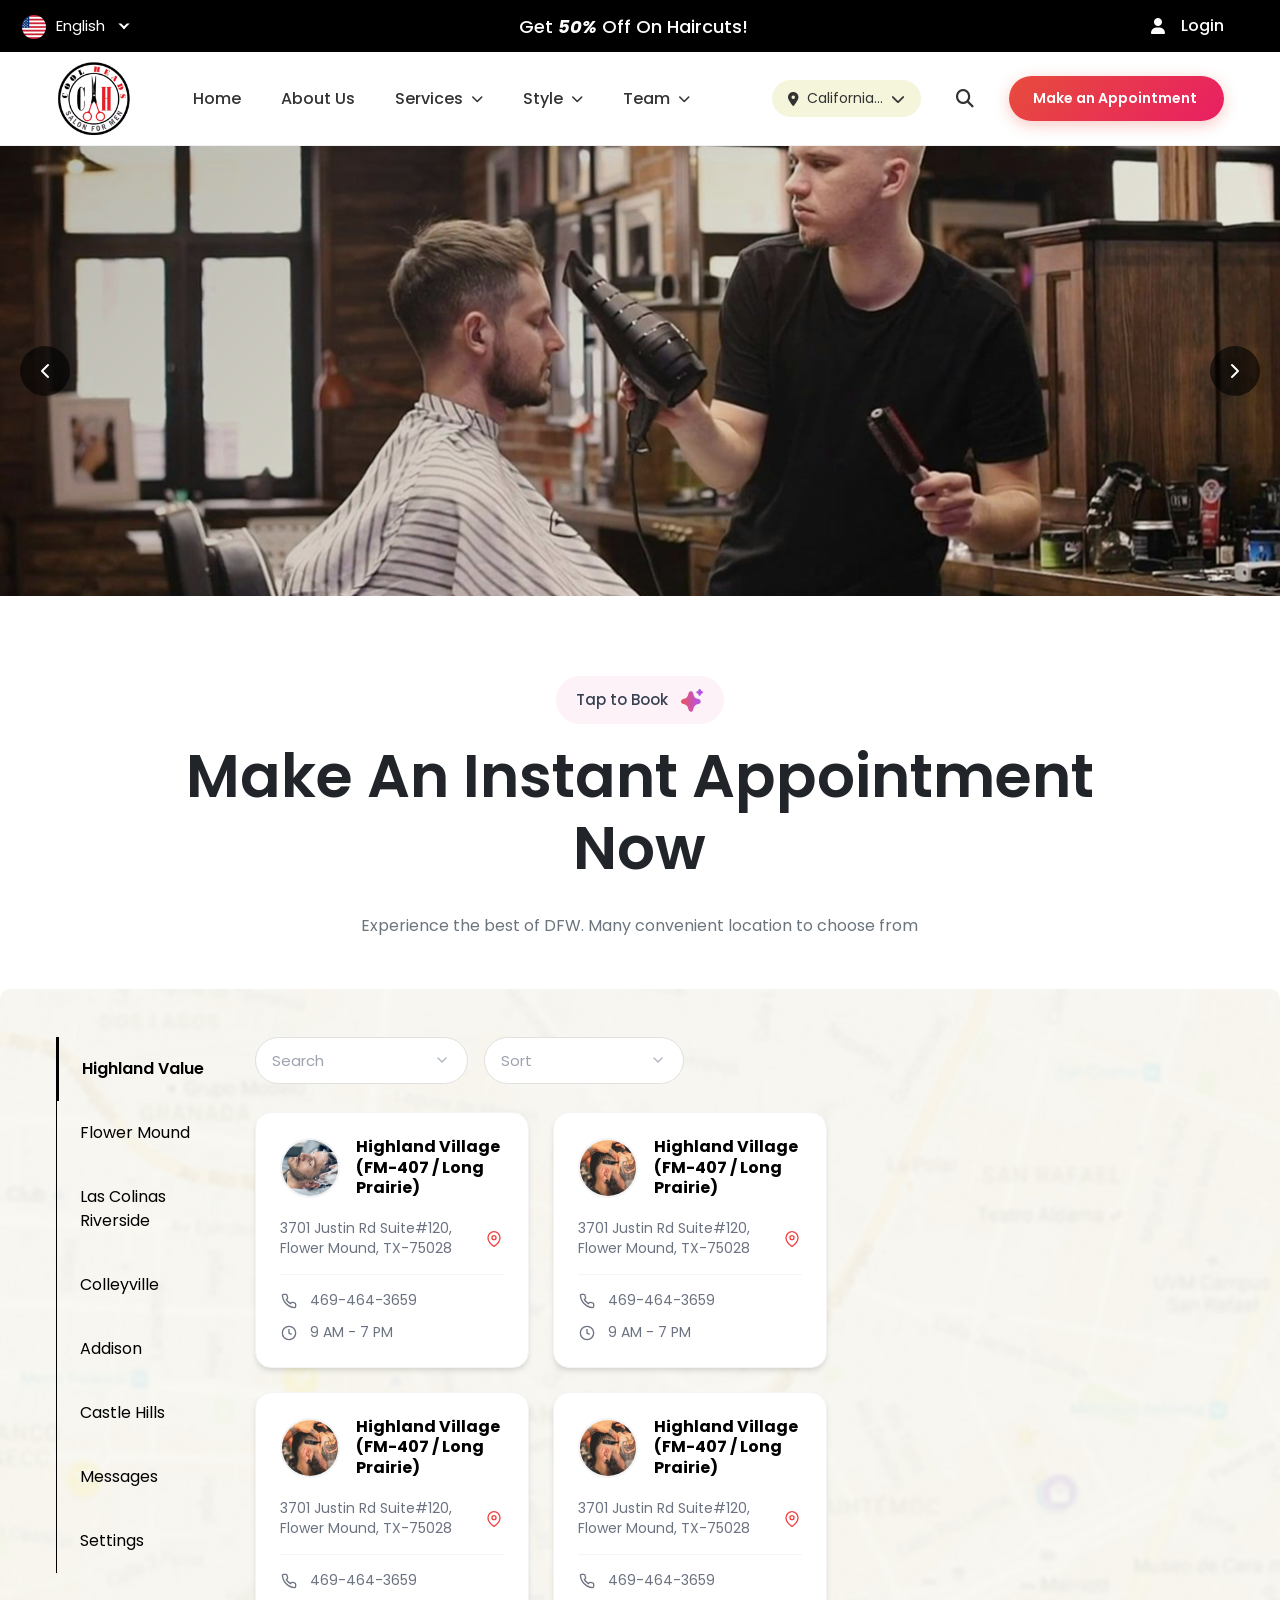
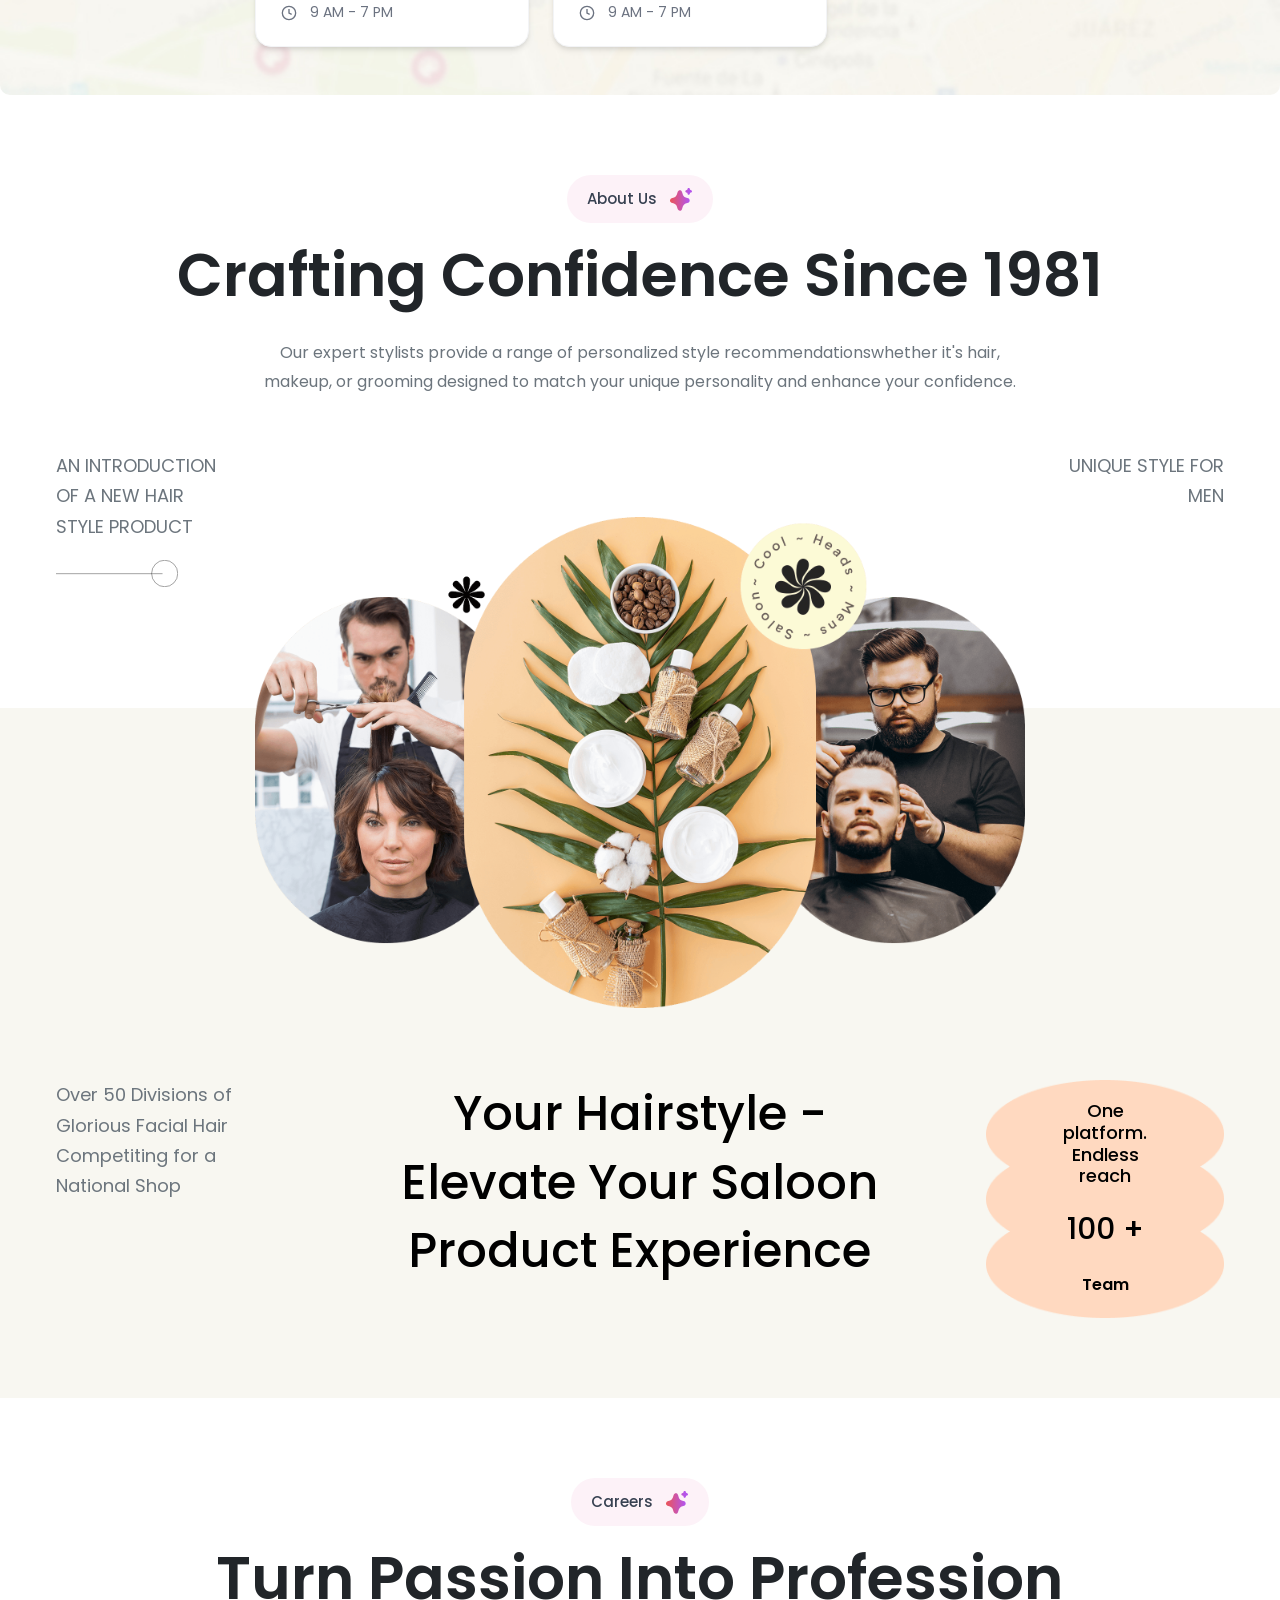
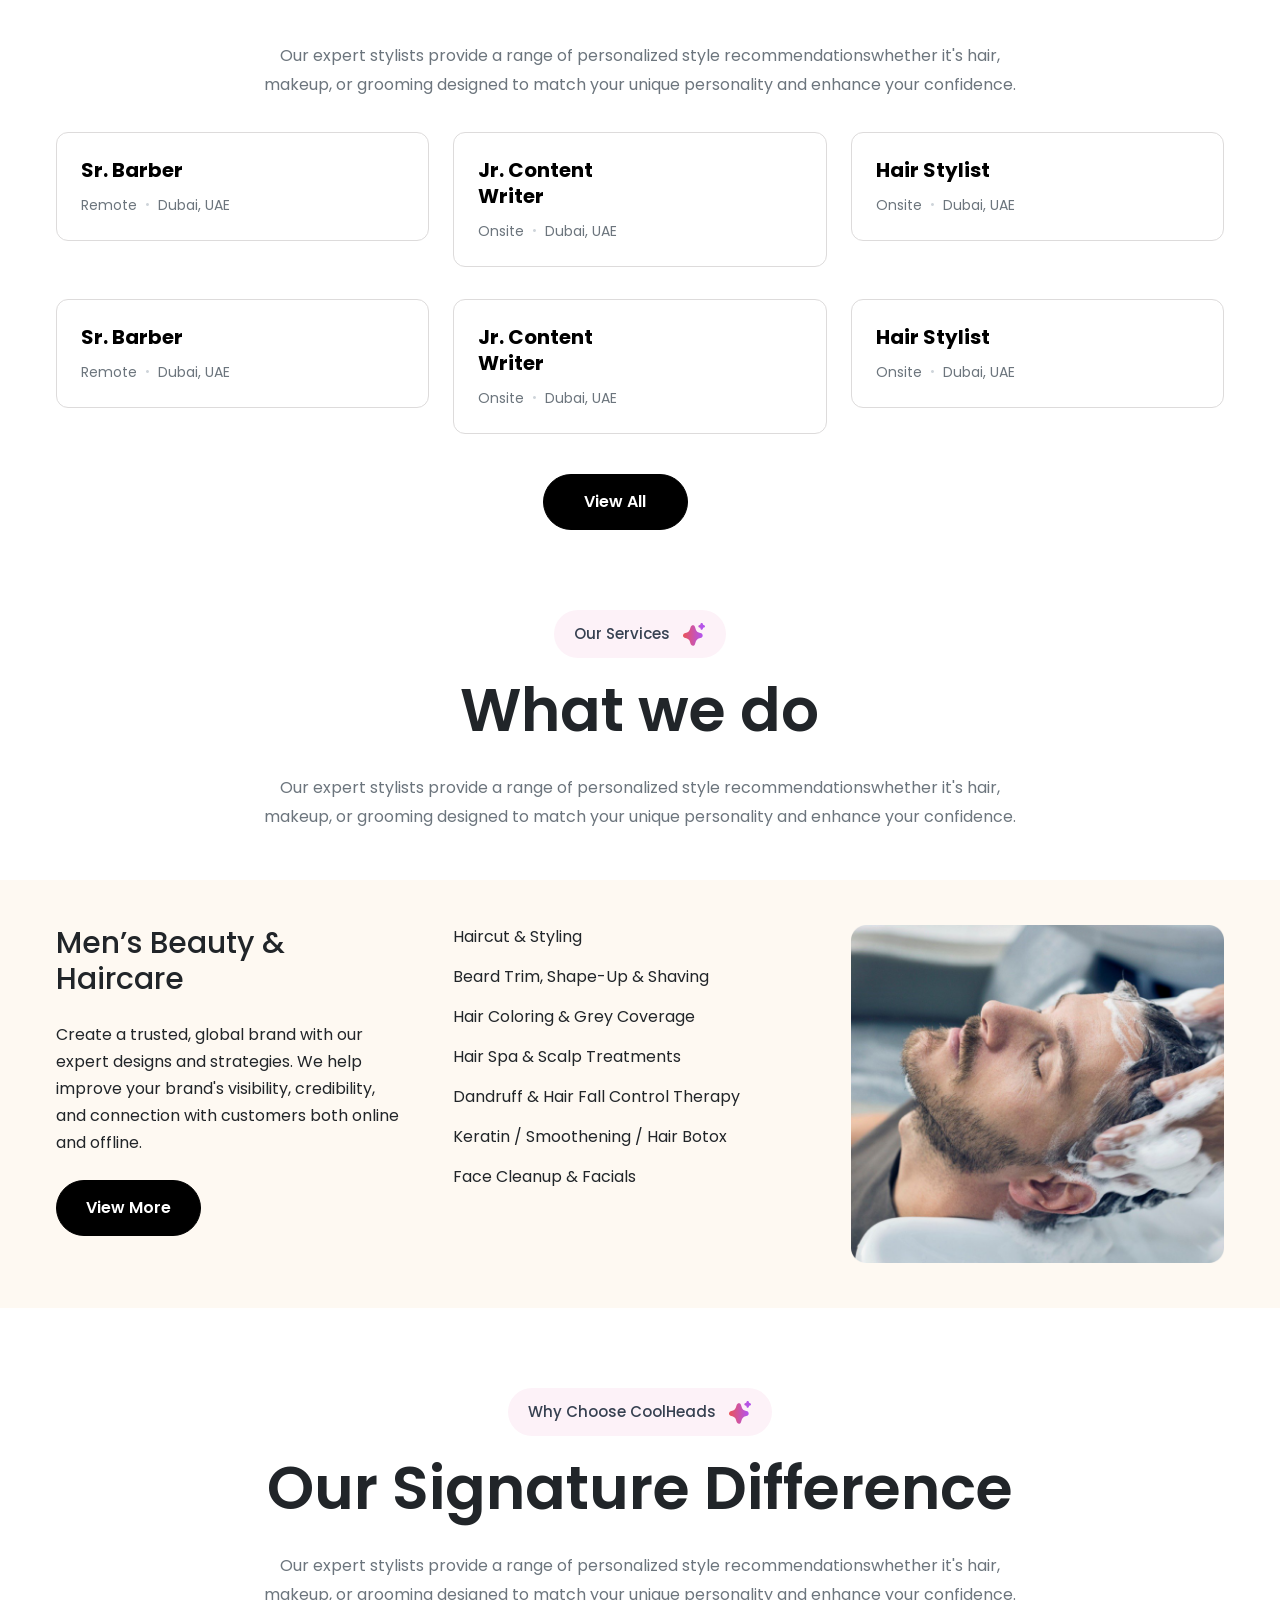
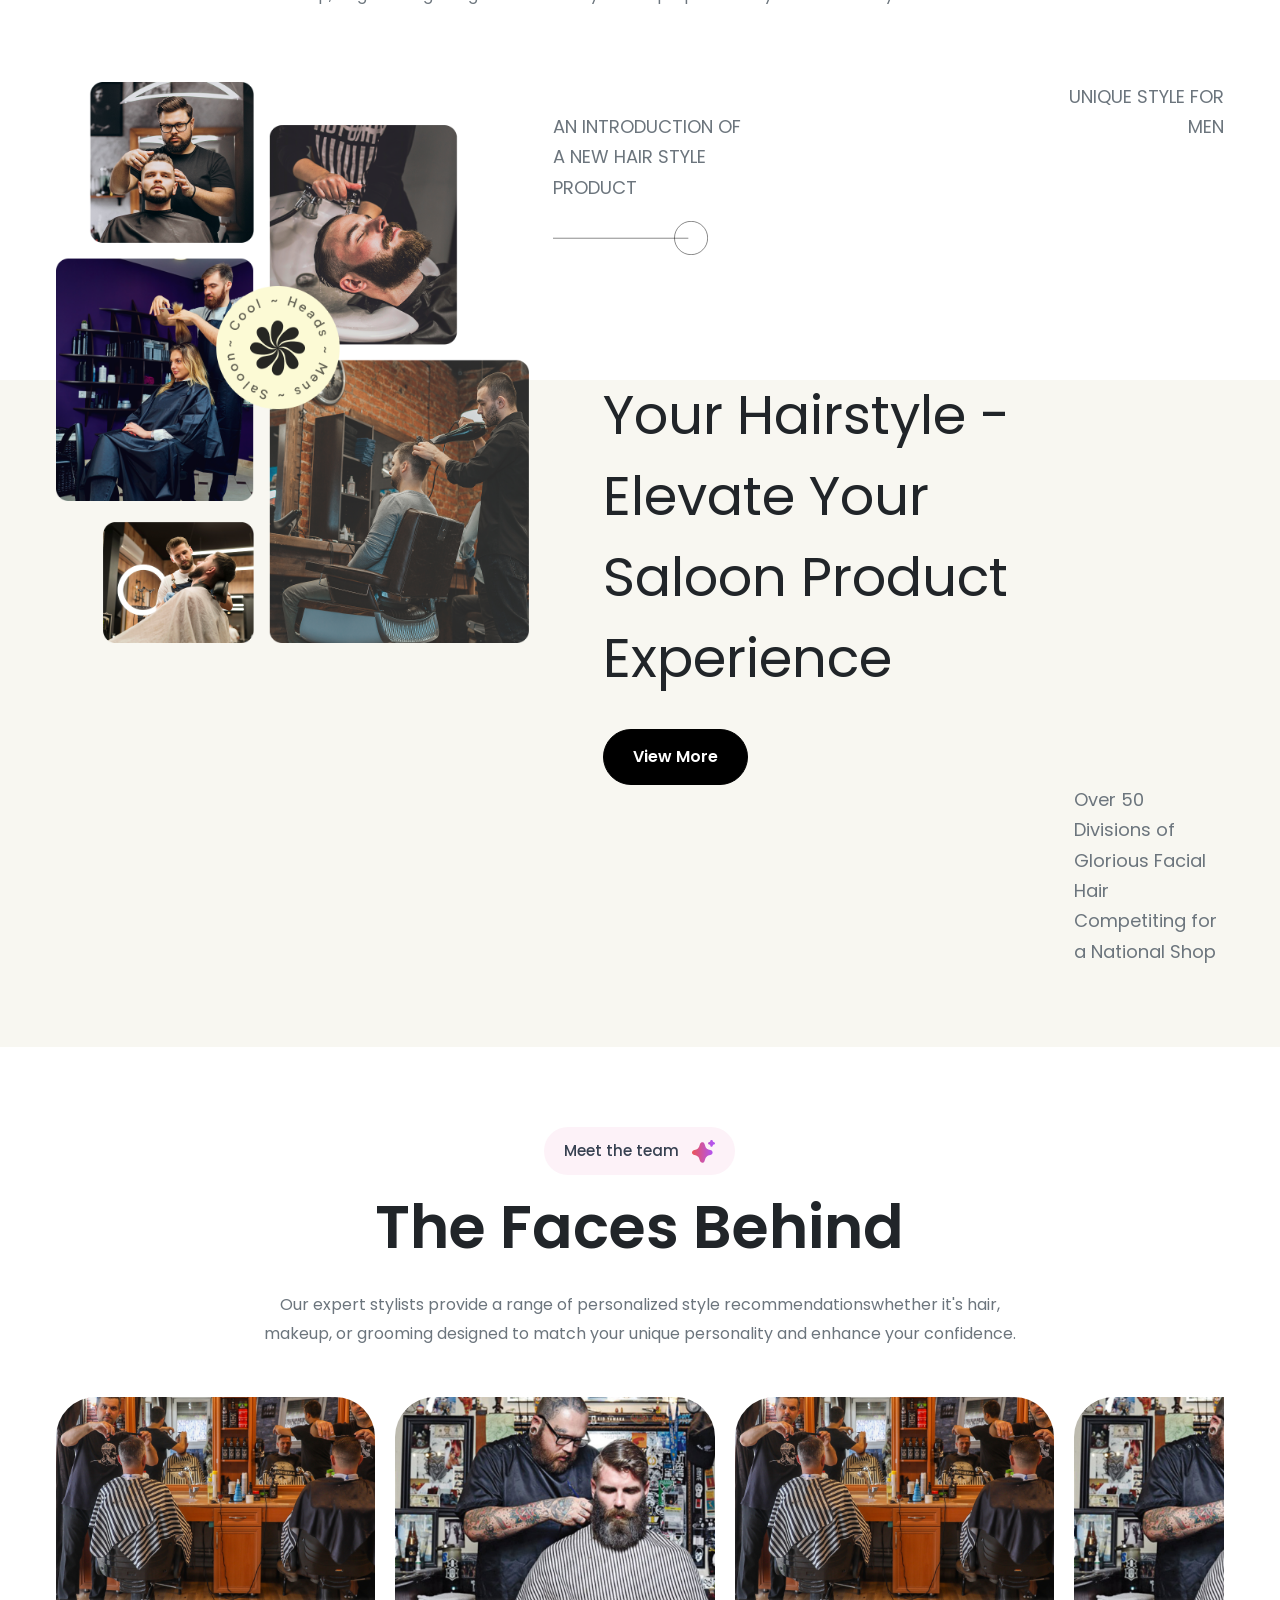
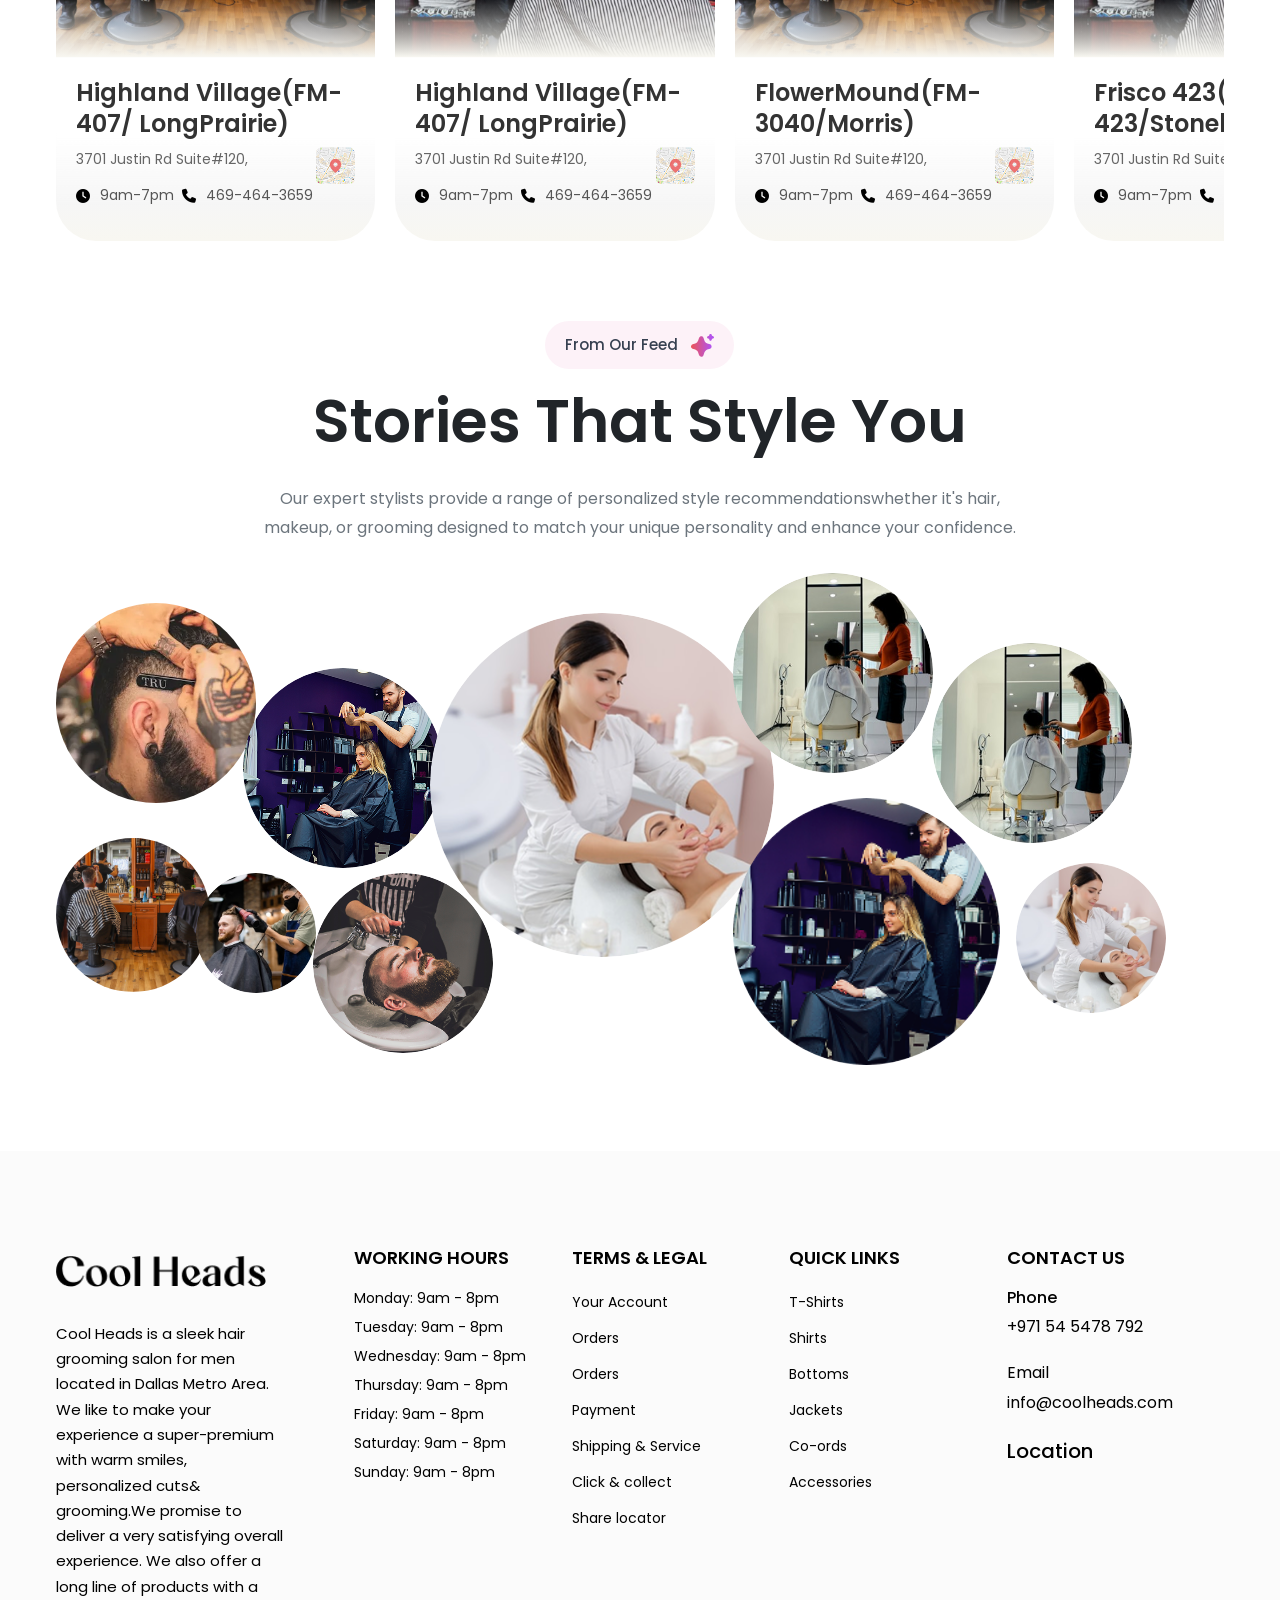
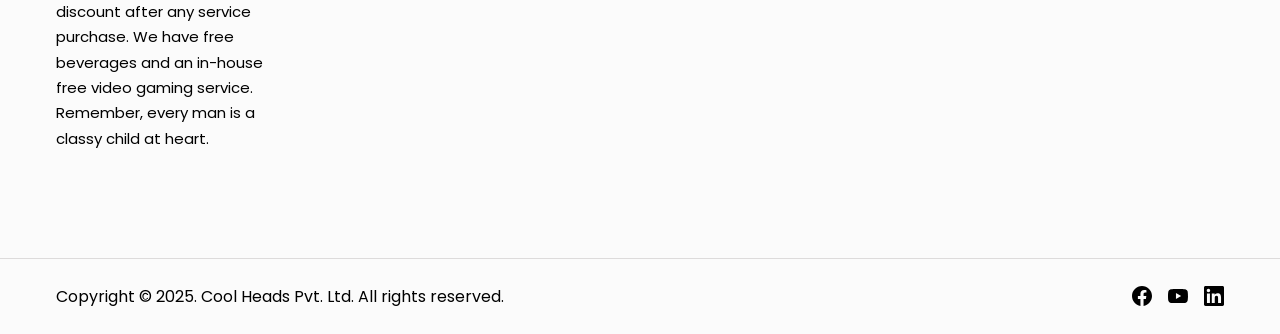
==== commit e33f4cf6: "homepage" ====
--- a/index.html
+++ b/index.html
@@ -20,10 +20,14 @@
   <link rel="stylesheet" href="assets/css/pages/home.css" />
   <link rel="stylesheet" href="assets/css/components/footer.css" />
 
+  <!-- favIcon -->
+  <link rel="icon" href="assets/images/favicon.png" />
+  <link rel="icon" href="assets/images/favicon.ico" />
+
   <!-- FONT AWESOME -->
   <link rel="stylesheet" href="https://cdnjs.cloudflare.com/ajax/libs/font-awesome/6.4.0/css/all.min.css" />
 
-  <title>Moz Fashion | Home</title>
+  <title>Cool Head Saloon | Home</title>
 </head>
 
 <body class="bg-white">
@@ -33,7 +37,7 @@
       <div class="container d-flex justify-content-between align-items-center">
 
         <div class="main-header__topRight d-flex align-items-center">
-          <select id="language-select">
+          <select id="language-select" class="language-select">
             <option value="english" data-image="assets/icons/english-flag.png">
               English
             </option>
@@ -49,11 +53,11 @@
         </div>
 
 
-        <div class=" text-color fs-16">
+        <div class="text-color fs-16">
           <!-- Login -->
-          <a href="#" class="login-link d-flex align-items-center gap-3 lh-1 text-white fs-16">
-            <i class="fas fa-user "></i>
-            <span class="fs-16">Login</span>
+          <a href="#" class="login-link d-flex align-items-center gap-3 lh-1 text-white fs-16 pe-lg-0">
+            <i class="fas fa-user"></i>
+            <span class="fs-16 d-none d-sm-inline">Login</span>
           </a>
         </div>
 
@@ -66,7 +70,7 @@
 
         <div class="logo-section d-flex align-items-center gap-5">
           <div class="d-flex align-items-center gap-3">
-            <div class="hamburger d-lg-none">
+            <div class="hamburger d-lg-none" aria-label="Toggle mobile menu">
               <span></span>
               <span></span>
               <span></span>
@@ -77,7 +81,7 @@
           </div>
 
           <!-- Main Navigation Menu -->
-          <nav class="main-header__nav nav-section d-lg-block d-none">
+          <nav class="main-header__nav nav-section d-lg-block d-none" aria-label="Main navigation">
             <ul class="nav-menu d-flex align-items-center gap-3 mb-0">
               <li><a href="#" class="nav-link">Home</a></li>
               <li><a href="#" class="nav-link">About Us</a></li>
@@ -109,22 +113,69 @@
         <div class="main-header__actions actions-section d-flex align-items-center gap-4">
           <!-- Location Selector -->
           <div class="location-selector">
-            <button class="location-btn d-flex align-items-center gap-2">
+            <button class="location-btn d-flex align-items-center gap-2" aria-label="Select location">
               <i class="fas fa-map-marker-alt"></i>
-              <span class="d-none d-sm-inline">California...</span>
+              <span class="d-sm-inline">California...</span>
               <i class="fas fa-chevron-down"></i>
             </button>
           </div>
 
           <!-- Search Icon -->
-          <a href="#" class="search-icon">
+          <a href="#" class="search-icon" aria-label="Search" id="searchToggle">
             <i class="fas fa-search"></i>
           </a>
 
+          <!-- Search Bar Overlay -->
+          <div class="search-overlay" id="searchOverlay">
+            <div class="search-container">
+              <div class="search-header">
+                <h3>Search Products & Services</h3>
+                <button class="search-close" id="searchClose" aria-label="Close search">
+                  <i class="fas fa-times"></i>
+                </button>
+              </div>
+              <div class="search-input-wrapper">
+                <div class="search-input-container">
+                  <i class="fas fa-search search-input-icon"></i>
+                  <input 
+                    type="text" 
+                    class="search-input" 
+                    id="searchInput" 
+                    placeholder="Search for haircuts, styling, products..."
+                    autocomplete="off"
+                  >
+                  <button class="search-submit" type="button" aria-label="Search">
+                    <i class="fas fa-arrow-right"></i>
+                  </button>
+                </div>
+              </div>
+              <div class="search-suggestions">
+                <div class="suggestion-category">
+                  <h4>Popular Searches</h4>
+                  <div class="suggestion-tags">
+                    <span class="suggestion-tag">Haircut</span>
+                    <span class="suggestion-tag">Beard Trim</span>
+                    <span class="suggestion-tag">Hair Styling</span>
+                    <span class="suggestion-tag">Facial</span>
+                  </div>
+                </div>
+                <div class="suggestion-category">
+                  <h4>Services</h4>
+                  <div class="suggestion-tags">
+                    <span class="suggestion-tag">Hair Coloring</span>
+                    <span class="suggestion-tag">Hair Treatment</span>
+                    <span class="suggestion-tag">Shampoo & Cut</span>
+                    <span class="suggestion-tag">Kids Haircut</span>
+                  </div>
+                </div>
+              </div>
+            </div>
+          </div>
+
 
 
           <!-- Make Appointment Button -->
-          <a href="#" class="appointment-btn">
+          <a href="#" class="appointment-btn d-lg-block d-none">
             <span class="d-none d-sm-inline">Make an Appointment</span>
             <i class="fas fa-arrow-up-right"></i>
           </a>
@@ -132,9 +183,9 @@
       </div>
 
       <!-- Mobile Navigation -->
-      <nav class="main-header__bottom d-lg-none">
+      <nav class="main-header__bottom d-lg-none mobile-menu" aria-label="Mobile navigation">
         <div class="container">
-          <ul class="mobile-nav default d-block">
+          <ul class="mobile-nav">
             <li><a href="#" class="no-decoration">Home</a></li>
             <li><a href="#" class="no-decoration">About Us</a></li>
             <li><a href="#" class="no-decoration">Services</a></li>
@@ -153,7 +204,7 @@
     <!-- Home Banner begin -->
     <section class="home-banner bg-white">
       <div class="home-banner__slide">
-        <div class="swiper mySwiper">
+        <div class="swiper banner-swiper">
           <div class="swiper-wrapper">
             <div class="swiper-slide">
               <div class="home-banner-item">
@@ -166,12 +217,18 @@
             <div class="swiper-slide">
               <div class="home-banner-item">
                 <figure class="mb-0 h-100">
-                  <img src="./assets/images/home/banner-new.png" alt="banner" />
+                  <img src="./assets/images/home/banner-4.jpg" alt="banner" />
                 </figure>
-
-              </div>
-            </div>
-
+              </div>
+            </div>
+
+            <div class="swiper-slide">
+              <div class="home-banner-item">
+                <figure class="mb-0 h-100">
+                  <img src="./assets/images/home/banner-6.webp" alt="banner" />
+                </figure>
+              </div>
+            </div>
             <div class="swiper-slide">
               <div class="home-banner-item">
                 <figure class="mb-0 h-100">
@@ -179,6 +236,15 @@
                 </figure>
               </div>
             </div>
+
+            <div class="swiper-slide">
+              <div class="home-banner-item">
+                <figure class="mb-0 h-100">
+                  <img src="./assets/images/home/banner-10.jpg" alt="banner" />
+                </figure>
+              </div>
+            </div>
+
           </div>
           <div class="swiper-button-prev">
             <svg width="24" height="24" viewBox="0 0 24 24" fill="none" xmlns="http://www.w3.org/2000/svg">
@@ -198,17 +264,323 @@
     <!-- Home Banner end -->
 
 
+        <!-- Home Appointment begin -->
+    <section class="home-appointment pb-0">
+      <div class="container">
+        <div class="col-lg-10 mx-auto text-center">
+          <div class="badge badge-about">
+            <span class="badge-text">Tap to Book</span>
+            <div class="badge-icon">
+              <img src="assets/images/home/ai.svg" alt="AI Icon" class="badge-image">
+            </div>
+          </div>
+          <h2 class="home-categories__title fw-semibold">Make An Instant Appointment Now</h2>
+          <p class="home-categories__description fs-16 text-muted">
+            Experience the best of DFW. Many convenient location to choose from
+          </p>
+        </div>
+      </div>
+
+
+        <div class="main-appointment mt-3 mt-lg-5">
+          <div class="container">
+            <div class="row">
+
+          
+              <div class="col-lg-2">
+                <div class="nav flex-column nav-pills   my-3 my-lg-5 mb-0" id="v-pills-tab" role="tablist" aria-orientation="vertical">
+                  <button class="nav-link active" id="v-pills-home-tab" data-bs-toggle="pill" data-bs-target="#v-pills-home" type="button" role="tab" aria-controls="v-pills-home" aria-selected="true">Highland Value</button>
+                  <button class="nav-link" id="v-pills-profile-tab" data-bs-toggle="pill" data-bs-target="#v-pills-profile" type="button" role="tab" aria-controls="v-pills-profile" aria-selected="false">Flower Mound</button>
+                  <button class="nav-link" id="v-pills-messages-tab" data-bs-toggle="pill" data-bs-target="#v-pills-messages" type="button" role="tab" aria-controls="v-pills-messages" aria-selected="false">Las Colinas Riverside</button>
+                  <button class="nav-link" id="v-pills-settings-tab" data-bs-toggle="pill" data-bs-target="#v-pills-settings" type="button" role="tab" aria-controls="v-pills-settings" aria-selected="false">Colleyville</button>
+                  <button class="nav-link" id="v-pills-home-tab" data-bs-toggle="pill" data-bs-target="#v-pills-home" type="button" role="tab" aria-controls="v-pills-home" aria-selected="true">Addison</button>
+                  <button class="nav-link" id="v-pills-profile-tab" data-bs-toggle="pill" data-bs-target="#v-pills-profile" type="button" role="tab" aria-controls="v-pills-profile" aria-selected="false">Castle Hills</button>
+                  <button class="nav-link" id="v-pills-messages-tab" data-bs-toggle="pill" data-bs-target="#v-pills-messages" type="button" role="tab" aria-controls="v-pills-messages" aria-selected="false">Messages</button>
+                  <button class="nav-link" id="v-pills-settings-tab" data-bs-toggle="pill" data-bs-target="#v-pills-settings" type="button" role="tab" aria-controls="v-pills-settings" aria-selected="false">Settings</button>
+                
+                </div>
+              </div>
+
+              <div class="col-lg-6 ">
+                <div class="tab-content my-3 my-lg-5" id="v-pills-tabContent">
+                  <div class="tab-pane fade show active" id="v-pills-home" role="tabpanel" aria-labelledby="v-pills-home-tab" tabindex="0">
+                    <div class="">
+                      <div class="">
+                        <div class="col-lg-9">
+                          <div class="search-sort-container">
+                            <div class="d-flex flex-column flex-md-row gap-3 align-items-start align-items-md-center">
+                              <!-- Search Bar -->
+                              <div class="flex-grow-1">
+                                <select class="form-select search-select" id="search-select" style="width: 100%;">
+                                  <option value="" selected disabled>Search for services...</option>
+                                  <option value="haircut">Haircut & Styling</option>
+                                  <option value="shave">Beard Trim & Shave</option>
+                                  <option value="styling">Hair Styling</option>
+                                  <option value="grooming">Facial Grooming</option>
+                                  <option value="products">Hair Products</option>
+                                  <option value="treatments">Hair Treatments</option>
+                                </select>
+                              </div>
+                              
+                              <!-- Sort Dropdown -->
+                              <div class="flex-shrink-0">
+                                <select class="form-select sort-select" id="sort-select" style="width: 200px;">
+                                  <option value="" selected disabled>Sort options...</option>
+                                  <option value="popularity">Most Popular</option>
+                                  <option value="price-low">Price: Low to High</option>
+                                  <option value="price-high">Price: High to Low</option>
+                                  <option value="rating">Highest Rated</option>
+                                  <option value="newest">Newest First</option>
+                                  <option value="distance">Nearest Location</option>
+                                </select>
+                              </div>
+                            </div>
+                            
+                    
+                          </div>
+                        </div>
+                      </div>
+
+                      <div class="row mt-1">
+                        <div class="col-lg-6 ">
+                            <div class="appointment-card">
+                                <div class="card-header">
+                                    <div class="business-image">
+                                        <img src="assets/images/home/hair.png" alt="Business Location">
+                                    </div>
+                                    <div class="business-info">
+                                        <h3 class="business-name">Highland Village (FM-407 / Long Prairie)</h3>
+                                    </div>
+                                </div>
+                                
+                                <div class="card-content">
+                                    <div class="address-section">
+                                        <span class="address-text">3701 Justin Rd Suite#120, Flower Mound, TX-75028</span>
+                                        <div class="map-icon">
+                                            <svg width="16" height="16" viewBox="0 0 24 24" fill="none" stroke="currentColor" stroke-width="2">
+                                                <path d="M21 10c0 7-9 13-9 13s-9-6-9-13a9 9 0 0 1 18 0z"></path>
+                                                <circle cx="12" cy="10" r="3"></circle>
+                                            </svg>
+                                        </div>
+                                    </div>
+                                    
+                                    <div class="contact-section">
+                                        <div class="contact-item">
+                                            <div class="contact-icon">
+                                                <svg width="16" height="16" viewBox="0 0 24 24" fill="none" stroke="currentColor" stroke-width="2">
+                                                    <path d="M22 16.92v3a2 2 0 0 1-2.18 2 19.79 19.79 0 0 1-8.63-3.07 19.5 19.5 0 0 1-6-6 19.79 19.79 0 0 1-3.07-8.67A2 2 0 0 1 4.11 2h3a2 2 0 0 1 2 1.72 12.84 12.84 0 0 0 .7 2.81 2 2 0 0 1-.45 2.11L8.09 9.91a16 16 0 0 0 6 6l1.27-1.27a2 2 0 0 1 2.11-.45 12.84 12.84 0 0 0 2.81.7A2 2 0 0 1 22 16.92z"></path>
+                                                </svg>
+                                            </div>
+                                            <a href="tel:469-464-3659"  class="contact-text text-decoration-none">469-464-3659</a>
+                                        </div>
+                                        
+                                        <div class="contact-item">
+                                            <div class="contact-icon">
+                                                <svg width="16" height="16" viewBox="0 0 24 24" fill="none" stroke="currentColor" stroke-width="2">
+                                                    <circle cx="12" cy="12" r="10"></circle>
+                                                    <polyline points="12,6 12,12 16,14"></polyline>
+                                                </svg>
+                                            </div>
+                                            <span class="contact-text">9 AM - 7 PM</span>
+                                        </div>
+                                    </div>
+                                </div>
+                            </div>
+                        </div>
+
+                        <div class="col-lg-6 ">
+                          <div class="appointment-card">
+                              <div class="card-header">
+                                  <div class="business-image">
+                                      <img src="assets/images/home/round-2.webp" alt="Business Location">
+                                  </div>
+                                  <div class="business-info">
+                                      <h3 class="business-name">Highland Village (FM-407 / Long Prairie)</h3>
+                                  </div>
+                              </div>
+                              
+                              <div class="card-content">
+                                  <div class="address-section">
+                                      <span class="address-text">3701 Justin Rd Suite#120, Flower Mound, TX-75028</span>
+                                      <div class="map-icon">
+                                          <svg width="16" height="16" viewBox="0 0 24 24" fill="none" stroke="currentColor" stroke-width="2">
+                                              <path d="M21 10c0 7-9 13-9 13s-9-6-9-13a9 9 0 0 1 18 0z"></path>
+                                              <circle cx="12" cy="10" r="3"></circle>
+                                          </svg>
+                                      </div>
+                                  </div>
+                                  
+                                  <div class="contact-section">
+                                      <div class="contact-item">
+                                          <div class="contact-icon">
+                                              <svg width="16" height="16" viewBox="0 0 24 24" fill="none" stroke="currentColor" stroke-width="2">
+                                                  <path d="M22 16.92v3a2 2 0 0 1-2.18 2 19.79 19.79 0 0 1-8.63-3.07 19.5 19.5 0 0 1-6-6 19.79 19.79 0 0 1-3.07-8.67A2 2 0 0 1 4.11 2h3a2 2 0 0 1 2 1.72 12.84 12.84 0 0 0 .7 2.81 2 2 0 0 1-.45 2.11L8.09 9.91a16 16 0 0 0 6 6l1.27-1.27a2 2 0 0 1 2.11-.45 12.84 12.84 0 0 0 2.81.7A2 2 0 0 1 22 16.92z"></path>
+                                              </svg>
+                                          </div>
+                                          <a href="tel:469-464-3659"  class="contact-text text-decoration-none">469-464-3659</a>
+                                        </div>
+                                      
+                                      <div class="contact-item">
+                                          <div class="contact-icon">
+                                              <svg width="16" height="16" viewBox="0 0 24 24" fill="none" stroke="currentColor" stroke-width="2">
+                                                  <circle cx="12" cy="12" r="10"></circle>
+                                                  <polyline points="12,6 12,12 16,14"></polyline>
+                                              </svg>
+                                          </div>
+                                          <span class="contact-text">9 AM - 7 PM</span>
+                                      </div>
+                                  </div>
+                              </div>
+                          </div>
+                      </div>
+
+                      <div class="col-lg-6 ">
+                        <div class="appointment-card">
+                            <div class="card-header">
+                                <div class="business-image">
+                                    <img src="assets/images/home/round-2.webp" alt="Business Location">
+                                </div>
+                                <div class="business-info">
+                                    <h3 class="business-name">Highland Village (FM-407 / Long Prairie)</h3>
+                                </div>
+                            </div>
+                            
+                            <div class="card-content">
+                                <div class="address-section">
+                                    <span class="address-text">3701 Justin Rd Suite#120, Flower Mound, TX-75028</span>
+                                    <div class="map-icon">
+                                        <svg width="16" height="16" viewBox="0 0 24 24" fill="none" stroke="currentColor" stroke-width="2">
+                                            <path d="M21 10c0 7-9 13-9 13s-9-6-9-13a9 9 0 0 1 18 0z"></path>
+                                            <circle cx="12" cy="10" r="3"></circle>
+                                        </svg>
+                                    </div>
+                                </div>
+                                
+                                <div class="contact-section">
+                                    <div class="contact-item">
+                                        <div class="contact-icon">
+                                            <svg width="16" height="16" viewBox="0 0 24 24" fill="none" stroke="currentColor" stroke-width="2">
+                                                <path d="M22 16.92v3a2 2 0 0 1-2.18 2 19.79 19.79 0 0 1-8.63-3.07 19.5 19.5 0 0 1-6-6 19.79 19.79 0 0 1-3.07-8.67A2 2 0 0 1 4.11 2h3a2 2 0 0 1 2 1.72 12.84 12.84 0 0 0 .7 2.81 2 2 0 0 1-.45 2.11L8.09 9.91a16 16 0 0 0 6 6l1.27-1.27a2 2 0 0 1 2.11-.45 12.84 12.84 0 0 0 2.81.7A2 2 0 0 1 22 16.92z"></path>
+                                            </svg>
+                                        </div>
+                                        <a href="tel:469-464-3659"  class="contact-text text-decoration-none">469-464-3659</a>
+                                      </div>
+                                    
+                                    <div class="contact-item">
+                                        <div class="contact-icon">
+                                            <svg width="16" height="16" viewBox="0 0 24 24" fill="none" stroke="currentColor" stroke-width="2">
+                                                <circle cx="12" cy="12" r="10"></circle>
+                                                <polyline points="12,6 12,12 16,14"></polyline>
+                                            </svg>
+                                        </div>
+                                        <span class="contact-text">9 AM - 7 PM</span>
+                                    </div>
+                                </div>
+                            </div>
+                        </div>
+                    </div>
+
+                    <div class="col-lg-6 ">
+                      <div class="appointment-card">
+                          <div class="card-header">
+                              <div class="business-image">
+                                  <img src="assets/images/home/round-2.webp" alt="Business Location">
+                              </div>
+                              <div class="business-info">
+                                  <h3 class="business-name">Highland Village (FM-407 / Long Prairie)</h3>
+                              </div>
+                          </div>
+                          
+                          <div class="card-content">
+                              <div class="address-section">
+                                  <span class="address-text">3701 Justin Rd Suite#120, Flower Mound, TX-75028</span>
+                                  <div class="map-icon">
+                                      <svg width="16" height="16" viewBox="0 0 24 24" fill="none" stroke="currentColor" stroke-width="2">
+                                          <path d="M21 10c0 7-9 13-9 13s-9-6-9-13a9 9 0 0 1 18 0z"></path>
+                                          <circle cx="12" cy="10" r="3"></circle>
+                                      </svg>
+                                  </div>
+                              </div>
+                              
+                              <div class="contact-section">
+                                  <div class="contact-item">
+                                      <div class="contact-icon">
+                                          <svg width="16" height="16" viewBox="0 0 24 24" fill="none" stroke="currentColor" stroke-width="2">
+                                              <path d="M22 16.92v3a2 2 0 0 1-2.18 2 19.79 19.79 0 0 1-8.63-3.07 19.5 19.5 0 0 1-6-6 19.79 19.79 0 0 1-3.07-8.67A2 2 0 0 1 4.11 2h3a2 2 0 0 1 2 1.72 12.84 12.84 0 0 0 .7 2.81 2 2 0 0 1-.45 2.11L8.09 9.91a16 16 0 0 0 6 6l1.27-1.27a2 2 0 0 1 2.11-.45 12.84 12.84 0 0 0 2.81.7A2 2 0 0 1 22 16.92z"></path>
+                                          </svg>
+                                      </div>
+                                      <a href="tel:469-464-3659"  class="contact-text text-decoration-none">469-464-3659</a>
+                                    </div>
+                                  
+                                  <div class="contact-item">
+                                      <div class="contact-icon">
+                                          <svg width="16" height="16" viewBox="0 0 24 24" fill="none" stroke="currentColor" stroke-width="2">
+                                              <circle cx="12" cy="12" r="10"></circle>
+                                              <polyline points="12,6 12,12 16,14"></polyline>
+                                          </svg>
+                                      </div>
+                                      <span class="contact-text">9 AM - 7 PM</span>
+                                  </div>
+                              </div>
+                          </div>
+                      </div>
+                  </div>
+
+                  
+                      
+                      </div>
+                    </div>
+                  </div>
+                  <div class="tab-pane fade" id="v-pills-profile" role="tabpanel" aria-labelledby="v-pills-profile-tab" tabindex="0">..222.</div>
+                  <div class="tab-pane fade" id="v-pills-messages" role="tabpanel" aria-labelledby="v-pills-messages-tab" tabindex="0">.444..</div>
+                  <div class="tab-pane fade" id="v-pills-settings" role="tabpanel" aria-labelledby="v-pills-settings-tab" tabindex="0">...</div>
+                </div>
+              </div>
+
+              <div class="col-lg-4 overflow-hidden d-none d-lg-block">
+                <iframe
+                src="https://www.google.com/maps/embed?pb=!1m18!1m12!1m3!1d3151.835434509437!2d144.95373531531682!3d-37.81627927975179!2m3!1f0!2f0!3f0!3m2!1i1024!2i768!4f13.1!3m3!1m2!1s0x6ad642af0f11fd81%3A0xf577c8f1d11b0d8a!2sFederation%20Square!5e0!3m2!1sen!2sau!4v1614650421856!5m2!1sen!2sau"
+                width="100%"
+                height="100%"
+                style="border:0;"
+                allowfullscreen=""
+                loading="lazy">
+                
+              </iframe>
+              </div>
+            </div>
+          </div>
+        </div>
+          
+
+
+      
+
+
+        
+
+    </section>
+    
+        <!-- Home Appointment end -->
+
+
     <!-- Home Categories begin -->
     <section class="home-categories">
       <div class="container">
         <div class="col-lg-10 mx-auto text-center">
+          <div class="badge badge-about">
+            <span class="badge-text">About Us</span>
+            <div class="badge-icon">
+              <img src="assets/images/home/ai.svg" alt="AI Icon" class="badge-image">
+            </div>
+          </div>
           <h2 class="home-categories__title fw-semibold">Crafting Confidence Since 1981</h2>
           <p class="home-categories__description fs-16 text-muted">
             Our expert stylists provide a range of personalized style recommendationswhether it's hair, makeup, or
             grooming designed to match your unique personality and enhance your confidence.
           </p>
         </div>
-        <div class="row justify-content-between home-categories__line">
+        <div class="row justify-content-between home-categories__line d-lg-flex d-none">
           <div class="col-lg-2">
             <p class="fs-18 text-muted mb-0">AN INTRODUCTION OF A NEW HAIR STYLE PRODUCT</p>
             <figure class="mb-0  line-img">
@@ -237,7 +609,7 @@
         <div class="row mt-3 mt-lg-5">
           <div class="col-lg-3">
             <div class="home-categories__text">
-              <p class="fs-18 text-muted">
+              <p class="fs-18 text-muted text-lg-start text-center">
                 Over 50 Divisions of Glorious Facial Hair Competiting for a National Shop
               </p>
             </div>
@@ -273,6 +645,12 @@
     <section class="home-careers">
       <div class="container">
         <div class="col-lg-10 mx-auto text-center">
+          <div class="badge badge-about">
+            <span class="badge-text">Careers</span>
+            <div class="badge-icon">
+              <img src="assets/images/home/ai.svg" alt="AI Icon" class="badge-image">
+            </div>
+          </div>
           <h2 class="home-careers__title fw-semibold">Turn Passion Into Profession</h2>
           <p class="home-careers__description fs-16 text-muted">
             Our expert stylists provide a range of personalized style recommendationswhether it's hair, makeup, or
@@ -379,7 +757,7 @@
           </div>
         </div>
 
-        <div class="col-lg-2 mx-auto text-center mt-3 mt-lg-3">
+        <div class="col-lg-2 mx-auto text-center mt-3 mt-lg-3 d-flex justify-content-center justify-content-lg-start">
           <button class="btn btn-primary">View All</button>
         </div>
 
@@ -392,6 +770,12 @@
     <section class="overflow-hidden we-do pt-0">
       <div class="container">
         <div class="col-lg-10 mx-auto text-center">
+          <div class="badge badge-about">
+            <span class="badge-text">Our Services</span>
+            <div class="badge-icon">
+              <img src="assets/images/home/ai.svg" alt="AI Icon" class="badge-image">
+            </div>
+          </div>
           <h2 class="home-careers__title fw-semibold">What we do</h2>
           <p class="home-careers__description fs-16 text-muted">
             Our expert stylists provide a range of personalized style recommendationswhether it's hair, makeup, or grooming designed to match your unique personality and enhance your confidence.
@@ -404,8 +788,8 @@
           <div class="row g-4 align-items-start">
               <div class="col-lg-4">
                 <div class="we-do__item p-0 pe-lg-4">
-                    <h3 class="we-do__item__title">Men’s Beauty & Haircare</h3>
-                    <p class="we-do__item__description">Create a trusted, global brand with our
+                    <h3 class="we-do__item__title mb-lg-4">Men’s Beauty & Haircare</h3>
+                    <p class="we-do__item__description mb-lg-4">Create a trusted, global brand with our
                       expert designs and strategies. We help
                       improve your brand's visibility, credibility,
                       and connection with customers both online
@@ -442,6 +826,12 @@
      <section class="home-difference pt-0">
       <div class="container">
         <div class="col-lg-10 mx-auto text-center">
+          <div class="badge badge-about">
+            <span class="badge-text">Why Choose CoolHeads</span>
+            <div class="badge-icon">
+              <img src="assets/images/home/ai.svg" alt="AI Icon" class="badge-image">
+            </div>
+          </div>
           <h2 class="home-difference__title fw-semibold">Our Signature Difference</h2>
           <p class="home-difference__description fs-16 text-muted">
             Our expert stylists provide a range of personalized style recommendationswhether it's hair, makeup, or
@@ -459,7 +849,7 @@
           </div>
           <div class="col-lg-7">
             <div class="home-difference__content">
-              <div class="row">
+              <div class="row d-lg-flex d-none">
                 <div class="col-lg-6">
                   <div class="home-difference__icons">
                     <p class="fs-18 text-muted mb-0">AN INTRODUCTION OF A NEW HAIR STYLE PRODUCT</p>
@@ -478,17 +868,15 @@
                 <div class="col-lg-10">
                   <div class="home-difference__item">
                     <h3 class="home-difference__item__title">Your Hairstyle - Elevate Your Saloon Product Experience</h3>
-                    <button class="btn btn-primary pt-2 pb-2">View More</button>
-                  </div>
-                </div>
-              </div>
-
-              <div class="row justify-content-end">
+                    <button class="btn btn-primary pt-2 pb-2 ">View More</button>
+                  </div>
+                </div>
+              </div>
+
+              <div class="row justify-content-end d-lg-flex d-none">
                 <div class="col-lg-3">
                   <p class="fs-18 text-muted mb-0">Over 50 Divisions of Glorious Facial Hair Competiting for a National Shop</p>
-
-                </div>
-
+                </div>
               </div>
             </div>
           </div>
@@ -504,6 +892,12 @@
     <section class="home-team">
       <div class="container">
         <div class="col-lg-10 mx-auto text-center">
+          <div class="badge badge-about">
+            <span class="badge-text">Meet the team</span>
+            <div class="badge-icon">
+              <img src="assets/images/home/ai.svg" alt="AI Icon" class="badge-image">
+            </div>
+          </div>
           <h2 class="home-team__title fw-semibold">The Faces Behind</h2>
           <p class="home-team__description fs-16 text-muted">
             Our expert stylists provide a range of personalized style recommendationswhether it's hair, makeup, or grooming designed to match your unique personality and enhance your confidence.
@@ -749,13 +1143,19 @@
     <section class="overflow-hidden home-stories pt-0 pb-5">
       <div class="container">
         <div class="col-lg-10 mx-auto text-center">
+          <div class="badge badge-about">
+            <span class="badge-text">From Our Feed</span>
+            <div class="badge-icon">
+              <img src="assets/images/home/ai.svg" alt="AI Icon" class="badge-image">
+            </div>
+          </div>
           <h2 class="home-stories__title fw-semibold">Stories That Style You</h2>
           <p class="home-stories__description fs-16 text-muted">
             Our expert stylists provide a range of personalized style recommendationswhether it's hair, makeup, or grooming designed to match your unique personality and enhance your confidence.
           </p>
         </div>
 
-        <div class="home-stories__img  position-relative">
+        <div class="home-stories__img  position-relative overflow-x-hidden d-lg-block d-none">
           <div class="home-stories__img__item1">
             <figure class="mb-0">
               <img src="./assets/images/home/round-2.webp" alt="img" />
@@ -768,45 +1168,71 @@
           </div>
           <div class="home-stories__img__item3">
             <figure class="mb-0">
-              <img src="./assets/images/home/round-2.webp" alt="img" />
+              <img src="./assets/images/home/team-2.png" alt="img" />
             </figure>
           </div>
           <div class="home-stories__img__item4">
             <figure class="mb-0">
-              <img src="./assets/images/home/round-2.webp" alt="img" />
+              <img src="./assets/images/home/team-4.png" alt="img" />
             </figure>
           </div>
           <div class="home-stories__img__item5">
             <figure class="mb-0">
-              <img src="./assets/images/home/slide-1.png" alt="img" />
+              <img src="./assets/images/home/team-3.png" alt="img" />
             </figure>
           </div>
           <div class="home-stories__img__item6">
             <figure class="mb-0">
-              <img src="./assets/images/home/round-2.webp" alt="img" />
+              <img src="./assets/images/home/team-5.png" alt="img" />
             </figure>
           </div>
           <div class="home-stories__img__item7">
             <figure class="mb-0">
-              <img src="./assets/images/home/round-2.webp" alt="img" />
+              <img src="./assets/images/home/team-6.png" alt="img" />
             </figure>
           </div>
           <div class="home-stories__img__item8">
             <figure class="mb-0">
-              <img src="./assets/images/home/slide-1.png" alt="img" />
+              <img src="./assets/images/home/team-7.png" alt="img" />
             </figure>
           </div>
           <div class="home-stories__img__item9">
             <figure class="mb-0">
-              <img src="./assets/images/home/round-2.webp" alt="img" />
+              <img src="./assets/images/home/team-2.png" alt="img" />
             </figure>
           </div>
 
           <div class="home-stories__img__item10">
             <figure class="mb-0">
-              <img src="./assets/images/home/round-2.webp" alt="img" />
+              <img src="./assets/images/home/team-4.png" alt="img" />
             </figure>
           </div>
+        </div>
+
+        <div class="d-lg-none d-flex  "> 
+            <div class="row mt-4">
+                <div class="col-6">
+                  <figure class="mb-0 rounded-full overflow-hidden">
+                    <img src="./assets/images/home/round-2.webp" class="img-fluid w-100 rounded-circle" style="aspect-ratio: 1 / 1; object-fit: cover;" alt="img" />
+                  </figure>
+                </div>
+                <div class="col-6">
+                  <figure class="mb-0">
+                    <img src="./assets/images/home/round-2.webp" class="iimg-fluid w-100 rounded-circle" style="aspect-ratio: 1 / 1; object-fit: cover;" alt="img" />
+                  </figure>
+                </div>
+
+                <div class="col-6">
+                  <figure class="mb-0 rounded-full overflow-hidden">
+                    <img src="./assets/images/home/round-2.webp" class="img-fluid w-100 rounded-circle" style="aspect-ratio: 1 / 1; object-fit: cover;" alt="img" />
+                  </figure>
+                </div>
+                <div class="col-6">
+                  <figure class="mb-0">
+                    <img src="./assets/images/home/round-2.webp" class="iimg-fluid w-100 rounded-circle" style="aspect-ratio: 1 / 1; object-fit: cover;" alt="img" />
+                  </figure>
+                </div>
+            </div>
         </div>
 
 
@@ -822,7 +1248,7 @@
           <div class="d-flex bg-white wrap align-items-lg-center flex-lg-row flex-column">
             <div class="img_man d-lg-block d-none position-absolute">
               <figure class="mb-0">
-                <img src="./assets/images/home/lady.png" alt="man" />
+                <img src="./assets/images/home/tshirt2x.png" alt="man" />
               </figure>
             </div>
             <div class="content max80">
@@ -846,7 +1272,7 @@
             <div class="img_lady d-lg-block d-none position-absolute">
               <div class="">
                 <figure class="mb-0">
-                  <img src="./assets/images/home/man_new.png" alt="man" />
+                  <img src="./assets/images/home/tshirt2x.png" alt="man" />
                 </figure>
               </div>
             </div>
@@ -863,8 +1289,12 @@
     <div class="container">
       <div class="row footer_wrapper">
         <div class="col-md-3">
-          <h5 class="h2 text-uppercase address_title">Cool Heads</h5>
-          <p class="fs-15">
+          <figure class="mb-0 footer-head_logo">
+            <a href="#">
+              <img src="./assets/images/home/footer-head.png" alt="logo" />
+            </a>
+          </figure>
+          <p class="fs-15 col-xl-10">
             Cool Heads is a sleek hair grooming salon for men located in Dallas Metro Area. We like to make your
             experience a super-premium with warm smiles, personalized cuts& grooming.We promise to deliver a very
             satisfying overall experience. We also offer a long line of products with a discount after any service
@@ -1044,38 +1474,33 @@
         </div>
       </div>
     </div>
-    <div class="footer_bottom py-4">
+    <div class="footer_bottom py-4 border-top">
       <div class="container">
-        <div class="d-flex justify-content-between align-content-center">
-          <div class="footer_bottom_text d-sm-flex gap-2 align-items-center">
-            <span>100% Secure Payment</span>
-            <ul class="d-flex gap-2 mb-0">
-              <li>
-                <a href="#">
-                  <img src="./assets/images/footer/payment_1.svg" alt="payment" />
-                </a>
-              </li>
-              <li>
-                <a href="#">
-                  <img src="./assets/images/footer/payment_2.svg" alt="payment" />
-                </a>
-              </li>
-              <li>
-                <a href="#">
-                  <img src="./assets/images/footer/payment_3.svg" alt="payment" />
-                </a>
-              </li>
-              <li>
-                <a href="#">
-                  <img src="./assets/images/footer/payment_4.svg" alt="payment" />
-                </a>
-              </li>
-            </ul>
-          </div>
-
-          <div class="footer_bottom_text d-flex align-items-center ">
-            <p class="mb-0">@2022 Mozcom.All rights reserved</p>
-          </div>
+        <div class="d-flex justify-content-between align-content-center copyright_text">
+          <p class="mb-0">Copyright © 2025. Cool Heads Pvt. Ltd. All rights reserved.</p>
+          <ul class="d-flex gap-3 mb-0">
+            <li>
+              <a href="https://facebook.com" target="_blank" aria-label="Facebook">
+                <svg width="20" height="20" viewBox="0 0 24 24" fill="currentColor">
+                  <path d="M24 12.073c0-6.627-5.373-12-12-12s-12 5.373-12 12c0 5.99 4.388 10.954 10.125 11.854v-8.385H7.078v-3.47h3.047V9.43c0-3.007 1.792-4.669 4.533-4.669 1.312 0 2.686.235 2.686.235v2.953H15.83c-1.491 0-1.956.925-1.956 1.874v2.25h3.328l-.532 3.47h-2.796v8.385C19.612 23.027 24 18.062 24 12.073z"/>
+                </svg>
+              </a>
+            </li>
+            <li>
+              <a href="https://youtube.com" target="_blank" aria-label="YouTube">
+                <svg width="20" height="20" viewBox="0 0 24 24" fill="currentColor">
+                  <path d="M23.498 6.186a3.016 3.016 0 0 0-2.122-2.136C19.505 3.545 12 3.545 12 3.545s-7.505 0-9.377.505A3.017 3.017 0 0 0 .502 6.186C0 8.07 0 12 0 12s0 3.93.502 5.814a3.016 3.016 0 0 0 2.122 2.136c1.871.505 9.376.505 9.376.505s7.505 0 9.377-.505a3.015 3.015 0 0 0 2.122-2.136C24 15.93 24 12 24 12s0-3.93-.502-5.814zM9.545 15.568V8.432L15.818 12l-6.273 3.568z"/>
+                </svg>
+              </a>
+            </li>
+            <li>
+              <a href="https://linkedin.com" target="_blank" aria-label="LinkedIn">
+                <svg width="20" height="20" viewBox="0 0 24 24" fill="currentColor">
+                  <path d="M20.447 20.452h-3.554v-5.569c0-1.328-.027-3.037-1.852-3.037-1.853 0-2.136 1.445-2.136 2.939v5.667H9.351V9h3.414v1.561h.046c.477-.9 1.637-1.85 3.37-1.85 3.601 0 4.267 2.37 4.267 5.455v6.286zM5.337 7.433c-1.144 0-2.063-.926-2.063-2.065 0-1.138.92-2.063 2.063-2.063 1.14 0 2.064.925 2.064 2.063 0 1.139-.925 2.065-2.064 2.065zm1.782 13.019H3.555V9h3.564v11.452zM22.225 0H1.771C.792 0 0 .774 0 1.729v20.542C0 23.227.792 24 1.771 24h20.451C23.2 24 24 23.227 24 22.271V1.729C24 .774 23.2 0 22.222 0h.003z"/>
+                </svg>
+              </a>
+            </li>
+          </ul>
         </div>
       </div>
     </div>
--- a/assets/css/main.min.css
+++ b/assets/css/main.min.css
@@ -0,0 +1,9298 @@
+@charset "UTF-8";
+:root {
+  --text-color: #000000;
+  --text-color-alt: #022a1d;
+  --border-color: #dddbdb;
+  --mf-primary-font-family: "Poppins", sans-serif;
+}
+
+/*!
+ * Bootstrap Moz Fashion v5.2.3 (https://getbootstrap.com/)
+ * Copyright 2011-2022 The Bootstrap Authors
+ * Copyright 2011-2022 Twitter, Inc.
+ * Licensed under MIT (https://github.com/twbs/bootstrap/blob/main/LICENSE)
+ */
+:root {
+  --mf-blue: #0d6efd;
+  --mf-indigo: #6610f2;
+  --mf-purple: #6f42c1;
+  --mf-pink: #d63384;
+  --mf-red: #fc5050;
+  --mf-orange: #fd9801;
+  --mf-yellow: #ffc107;
+  --mf-green: #24c96b;
+  --mf-teal: #20c997;
+  --mf-cyan: #0dcaf0;
+  --mf-black: #000000;
+  --mf-white: #ffffff;
+  --mf-gray: #6c757d;
+  --mf-gray-dark: #343a40;
+  --mf-gray-100: #f8f9fa;
+  --mf-gray-200: #e9ecef;
+  --mf-gray-300: #dee2e6;
+  --mf-gray-400: #ced4da;
+  --mf-gray-500: #adb5bd;
+  --mf-gray-600: #6c757d;
+  --mf-gray-700: #495057;
+  --mf-gray-800: #343a40;
+  --mf-gray-900: #212529;
+  --mf-primary: #000;
+  --mf-secondary: #e74c3c;
+  --mf-success: #24c96b;
+  --mf-info: #0dcaf0;
+  --mf-warning: #fd9801;
+  --mf-danger: #fc5050;
+  --mf-light: #f8f9fa;
+  --mf-dark: #022a1d;
+  --mf-primary-rgb: 0, 0, 0;
+  --mf-secondary-rgb: 231, 76, 60;
+  --mf-success-rgb: 36, 201, 107;
+  --mf-info-rgb: 13, 202, 240;
+  --mf-warning-rgb: 253, 152, 1;
+  --mf-danger-rgb: 252, 80, 80;
+  --mf-light-rgb: 248, 249, 250;
+  --mf-dark-rgb: 2, 42, 29;
+  --mf-white-rgb: 255, 255, 255;
+  --mf-black-rgb: 0, 0, 0;
+  --mf-body-color-rgb: 33, 37, 41;
+  --mf-body-bg-rgb: 255, 255, 255;
+  --mf-font-sans-serif: system-ui, -apple-system, "Segoe UI", Roboto, "Helvetica Neue", "Noto Sans", "Liberation Sans", Arial, sans-serif, "Apple Color Emoji", "Segoe UI Emoji", "Segoe UI Symbol", "Noto Color Emoji";
+  --mf-font-monospace: SFMono-Regular, Menlo, Monaco, Consolas, "Liberation Mono", "Courier New", monospace;
+  --mf-gradient: linear-gradient(180deg, rgba(255, 255, 255, 0.15), rgba(255, 255, 255, 0));
+  --mf-root-font-size: 16px;
+  --mf-body-font-family: var(--mf-font-sans-serif);
+  --mf-body-font-size: 1rem;
+  --mf-body-font-weight: 400;
+  --mf-body-line-height: 1.5;
+  --mf-body-color: #212529;
+  --mf-body-bg: #ffffff;
+  --mf-border-width: 1px;
+  --mf-border-style: solid;
+  --mf-border-color: var(--border-color);
+  --mf-border-color-translucent: rgba(0, 0, 0, 0.175);
+  --mf-border-radius: 0.375rem;
+  --mf-border-radius-sm: 0.25rem;
+  --mf-border-radius-lg: 0.5rem;
+  --mf-border-radius-xl: 1rem;
+  --mf-border-radius-2xl: 2rem;
+  --mf-border-radius-pill: 50rem;
+  --mf-link-color: #000;
+  --mf-link-hover-color: black;
+  --mf-code-color: #d63384;
+  --mf-highlight-bg: #fff3cd;
+}
+
+*,
+*::before,
+*::after {
+  -webkit-box-sizing: border-box;
+          box-sizing: border-box;
+}
+
+:root {
+  font-size: var(--mf-root-font-size);
+}
+@media (prefers-reduced-motion: no-preference) {
+  :root {
+    scroll-behavior: smooth;
+  }
+}
+
+body {
+  margin: 0;
+  font-family: var(--mf-body-font-family);
+  font-size: var(--mf-body-font-size);
+  font-weight: var(--mf-body-font-weight);
+  line-height: var(--mf-body-line-height);
+  color: var(--mf-body-color);
+  text-align: var(--mf-body-text-align);
+  background-color: var(--mf-body-bg);
+  -webkit-text-size-adjust: 100%;
+  -webkit-tap-highlight-color: rgba(0, 0, 0, 0);
+}
+
+hr {
+  margin: 1rem 0;
+  color: inherit;
+  border: 0;
+  border-top: 1px solid;
+  opacity: 0.25;
+}
+
+h6, .h6, h5, .h5, h4, .h4, h3, .h3, h2, .h2, h1, .h1 {
+  margin-top: 0;
+  margin-bottom: 0.5rem;
+  font-weight: 500;
+  line-height: 1.2;
+}
+
+h1, .h1 {
+  font-size: calc(1.375rem + 1.5vw);
+}
+@media (min-width: 1200px) {
+  h1, .h1 {
+    font-size: 2.5rem;
+  }
+}
+
+h2, .h2 {
+  font-size: calc(1.325rem + 0.9vw);
+}
+@media (min-width: 1200px) {
+  h2, .h2 {
+    font-size: 2rem;
+  }
+}
+
+h3, .h3 {
+  font-size: calc(1.3rem + 0.6vw);
+}
+@media (min-width: 1200px) {
+  h3, .h3 {
+    font-size: 1.75rem;
+  }
+}
+
+h4, .h4 {
+  font-size: calc(1.275rem + 0.3vw);
+}
+@media (min-width: 1200px) {
+  h4, .h4 {
+    font-size: 1.5rem;
+  }
+}
+
+h5, .h5 {
+  font-size: 1.25rem;
+}
+
+h6, .h6 {
+  font-size: 1rem;
+}
+
+p {
+  margin-top: 0;
+  margin-bottom: 1rem;
+}
+
+abbr[title] {
+  -webkit-text-decoration: underline dotted;
+          text-decoration: underline dotted;
+  cursor: help;
+  -webkit-text-decoration-skip-ink: none;
+          text-decoration-skip-ink: none;
+}
+
+address {
+  margin-bottom: 1rem;
+  font-style: normal;
+  line-height: inherit;
+}
+
+ol,
+ul {
+  padding-left: 2rem;
+}
+
+ol,
+ul,
+dl {
+  margin-top: 0;
+  margin-bottom: 1rem;
+}
+
+ol ol,
+ul ul,
+ol ul,
+ul ol {
+  margin-bottom: 0;
+}
+
+dt {
+  font-weight: 700;
+}
+
+dd {
+  margin-bottom: 0.5rem;
+  margin-left: 0;
+}
+
+blockquote {
+  margin: 0 0 1rem;
+}
+
+b,
+strong {
+  font-weight: bolder;
+}
+
+small, .small {
+  font-size: 0.875em;
+}
+
+mark, .mark {
+  padding: 0.1875em;
+  background-color: var(--mf-highlight-bg);
+}
+
+sub,
+sup {
+  position: relative;
+  font-size: 0.75em;
+  line-height: 0;
+  vertical-align: baseline;
+}
+
+sub {
+  bottom: -0.25em;
+}
+
+sup {
+  top: -0.5em;
+}
+
+a {
+  color: var(--mf-link-color);
+  text-decoration: underline;
+}
+a:hover {
+  color: var(--mf-link-hover-color);
+}
+
+a:not([href]):not([class]), a:not([href]):not([class]):hover {
+  color: inherit;
+  text-decoration: none;
+}
+
+pre,
+code,
+kbd,
+samp {
+  font-family: var(--mf-font-monospace);
+  font-size: 1em;
+}
+
+pre {
+  display: block;
+  margin-top: 0;
+  margin-bottom: 1rem;
+  overflow: auto;
+  font-size: 0.875em;
+}
+pre code {
+  font-size: inherit;
+  color: inherit;
+  word-break: normal;
+}
+
+code {
+  font-size: 0.875em;
+  color: var(--mf-code-color);
+  word-wrap: break-word;
+}
+a > code {
+  color: inherit;
+}
+
+kbd {
+  padding: 0.1875rem 0.375rem;
+  font-size: 0.875em;
+  color: var(--mf-body-bg);
+  background-color: var(--mf-body-color);
+  border-radius: 0.25rem;
+}
+kbd kbd {
+  padding: 0;
+  font-size: 1em;
+}
+
+figure {
+  margin: 0 0 1rem;
+}
+
+img,
+svg {
+  vertical-align: middle;
+}
+
+table {
+  caption-side: bottom;
+  border-collapse: collapse;
+}
+
+caption {
+  padding-top: 0.5rem;
+  padding-bottom: 0.5rem;
+  color: #6c757d;
+  text-align: left;
+}
+
+th {
+  text-align: inherit;
+  text-align: -webkit-match-parent;
+}
+
+thead,
+tbody,
+tfoot,
+tr,
+td,
+th {
+  border-color: inherit;
+  border-style: solid;
+  border-width: 0;
+}
+
+label {
+  display: inline-block;
+}
+
+button {
+  border-radius: 0;
+}
+
+button:focus:not(:focus-visible) {
+  outline: 0;
+}
+
+input,
+button,
+select,
+optgroup,
+textarea {
+  margin: 0;
+  font-family: inherit;
+  font-size: inherit;
+  line-height: inherit;
+}
+
+button,
+select {
+  text-transform: none;
+}
+
+[role=button] {
+  cursor: pointer;
+}
+
+select {
+  word-wrap: normal;
+}
+select:disabled {
+  opacity: 1;
+}
+
+[list]:not([type=date]):not([type=datetime-local]):not([type=month]):not([type=week]):not([type=time])::-webkit-calendar-picker-indicator {
+  display: none !important;
+}
+
+button,
+[type=button],
+[type=reset],
+[type=submit] {
+  -webkit-appearance: button;
+}
+button:not(:disabled),
+[type=button]:not(:disabled),
+[type=reset]:not(:disabled),
+[type=submit]:not(:disabled) {
+  cursor: pointer;
+}
+
+::-moz-focus-inner {
+  padding: 0;
+  border-style: none;
+}
+
+textarea {
+  resize: vertical;
+}
+
+fieldset {
+  min-width: 0;
+  padding: 0;
+  margin: 0;
+  border: 0;
+}
+
+legend {
+  float: left;
+  width: 100%;
+  padding: 0;
+  margin-bottom: 0.5rem;
+  font-size: calc(1.275rem + 0.3vw);
+  line-height: inherit;
+}
+@media (min-width: 1200px) {
+  legend {
+    font-size: 1.5rem;
+  }
+}
+legend + * {
+  clear: left;
+}
+
+::-webkit-datetime-edit-fields-wrapper,
+::-webkit-datetime-edit-text,
+::-webkit-datetime-edit-minute,
+::-webkit-datetime-edit-hour-field,
+::-webkit-datetime-edit-day-field,
+::-webkit-datetime-edit-month-field,
+::-webkit-datetime-edit-year-field {
+  padding: 0;
+}
+
+::-webkit-inner-spin-button {
+  height: auto;
+}
+
+[type=search] {
+  outline-offset: -2px;
+  -webkit-appearance: textfield;
+}
+
+/* rtl:raw:
+[type="tel"],
+[type="url"],
+[type="email"],
+[type="number"] {
+  direction: ltr;
+}
+*/
+::-webkit-search-decoration {
+  -webkit-appearance: none;
+}
+
+::-webkit-color-swatch-wrapper {
+  padding: 0;
+}
+
+::-webkit-file-upload-button {
+  font: inherit;
+  -webkit-appearance: button;
+}
+
+::file-selector-button {
+  font: inherit;
+  -webkit-appearance: button;
+}
+
+output {
+  display: inline-block;
+}
+
+iframe {
+  border: 0;
+}
+
+summary {
+  display: list-item;
+  cursor: pointer;
+}
+
+progress {
+  vertical-align: baseline;
+}
+
+[hidden] {
+  display: none !important;
+}
+
+.lead {
+  font-size: 1.25rem;
+  font-weight: 300;
+}
+
+.display-1 {
+  font-size: calc(1.625rem + 4.5vw);
+  font-weight: 300;
+  line-height: 1.2;
+}
+@media (min-width: 1200px) {
+  .display-1 {
+    font-size: 5rem;
+  }
+}
+
+.display-2 {
+  font-size: calc(1.575rem + 3.9vw);
+  font-weight: 300;
+  line-height: 1.2;
+}
+@media (min-width: 1200px) {
+  .display-2 {
+    font-size: 4.5rem;
+  }
+}
+
+.display-3 {
+  font-size: calc(1.525rem + 3.3vw);
+  font-weight: 300;
+  line-height: 1.2;
+}
+@media (min-width: 1200px) {
+  .display-3 {
+    font-size: 4rem;
+  }
+}
+
+.display-4 {
+  font-size: calc(1.475rem + 2.7vw);
+  font-weight: 300;
+  line-height: 1.2;
+}
+@media (min-width: 1200px) {
+  .display-4 {
+    font-size: 3.5rem;
+  }
+}
+
+.display-5 {
+  font-size: calc(1.425rem + 2.1vw);
+  font-weight: 300;
+  line-height: 1.2;
+}
+@media (min-width: 1200px) {
+  .display-5 {
+    font-size: 3rem;
+  }
+}
+
+.display-6 {
+  font-size: calc(1.375rem + 1.5vw);
+  font-weight: 300;
+  line-height: 1.2;
+}
+@media (min-width: 1200px) {
+  .display-6 {
+    font-size: 2.5rem;
+  }
+}
+
+.list-unstyled {
+  padding-left: 0;
+  list-style: none;
+}
+
+.list-inline {
+  padding-left: 0;
+  list-style: none;
+}
+
+.list-inline-item {
+  display: inline-block;
+}
+.list-inline-item:not(:last-child) {
+  margin-right: 0.5rem;
+}
+
+.initialism {
+  font-size: 0.875em;
+  text-transform: uppercase;
+}
+
+.blockquote {
+  margin-bottom: 1rem;
+  font-size: 1.25rem;
+}
+.blockquote > :last-child {
+  margin-bottom: 0;
+}
+
+.blockquote-footer {
+  margin-top: -1rem;
+  margin-bottom: 1rem;
+  font-size: 0.875em;
+  color: #6c757d;
+}
+.blockquote-footer::before {
+  content: "— ";
+}
+
+.container,
+.container-fluid,
+.container-xxl,
+.container-xl,
+.container-lg,
+.container-md,
+.container-sm {
+  --mf-gutter-x: 1.5rem;
+  --mf-gutter-y: 0;
+  width: 100%;
+  padding-right: calc(var(--mf-gutter-x) * 0.5);
+  padding-left: calc(var(--mf-gutter-x) * 0.5);
+  margin-right: auto;
+  margin-left: auto;
+}
+
+@media (min-width: 576px) {
+  .container-sm, .container {
+    max-width: 576px;
+  }
+}
+@media (min-width: 768px) {
+  .container-md, .container-sm, .container {
+    max-width: 820px;
+  }
+}
+@media (min-width: 992px) {
+  .container-lg, .container-md, .container-sm, .container {
+    max-width: 960px;
+  }
+}
+@media (min-width: 1200px) {
+  .container-xl, .container-lg, .container-md, .container-sm, .container {
+    max-width: 1200px;
+  }
+}
+@media (min-width: 1420px) {
+  .container-xxl, .container-xl, .container-lg, .container-md, .container-sm, .container {
+    max-width: 1320px;
+  }
+}
+.row {
+  --mf-gutter-x: 1.5rem;
+  --mf-gutter-y: 0;
+  display: -webkit-box;
+  display: -ms-flexbox;
+  display: flex;
+  -ms-flex-wrap: wrap;
+      flex-wrap: wrap;
+  margin-top: calc(-1 * var(--mf-gutter-y));
+  margin-right: calc(-0.5 * var(--mf-gutter-x));
+  margin-left: calc(-0.5 * var(--mf-gutter-x));
+}
+.row > * {
+  -ms-flex-negative: 0;
+      flex-shrink: 0;
+  width: 100%;
+  max-width: 100%;
+  padding-right: calc(var(--mf-gutter-x) * 0.5);
+  padding-left: calc(var(--mf-gutter-x) * 0.5);
+  margin-top: var(--mf-gutter-y);
+}
+
+.col {
+  -webkit-box-flex: 1;
+      -ms-flex: 1 0 0%;
+          flex: 1 0 0%;
+}
+
+.row-cols-auto > * {
+  -webkit-box-flex: 0;
+      -ms-flex: 0 0 auto;
+          flex: 0 0 auto;
+  width: auto;
+}
+
+.row-cols-1 > * {
+  -webkit-box-flex: 0;
+      -ms-flex: 0 0 auto;
+          flex: 0 0 auto;
+  width: 100%;
+}
+
+.row-cols-2 > * {
+  -webkit-box-flex: 0;
+      -ms-flex: 0 0 auto;
+          flex: 0 0 auto;
+  width: 50%;
+}
+
+.row-cols-3 > * {
+  -webkit-box-flex: 0;
+      -ms-flex: 0 0 auto;
+          flex: 0 0 auto;
+  width: 33.3333333333%;
+}
+
+.row-cols-4 > * {
+  -webkit-box-flex: 0;
+      -ms-flex: 0 0 auto;
+          flex: 0 0 auto;
+  width: 25%;
+}
+
+.row-cols-5 > * {
+  -webkit-box-flex: 0;
+      -ms-flex: 0 0 auto;
+          flex: 0 0 auto;
+  width: 20%;
+}
+
+.row-cols-6 > * {
+  -webkit-box-flex: 0;
+      -ms-flex: 0 0 auto;
+          flex: 0 0 auto;
+  width: 16.6666666667%;
+}
+
+.col-auto {
+  -webkit-box-flex: 0;
+      -ms-flex: 0 0 auto;
+          flex: 0 0 auto;
+  width: auto;
+}
+
+.col-1 {
+  -webkit-box-flex: 0;
+      -ms-flex: 0 0 auto;
+          flex: 0 0 auto;
+  width: 8.33333333%;
+}
+
+.col-2 {
+  -webkit-box-flex: 0;
+      -ms-flex: 0 0 auto;
+          flex: 0 0 auto;
+  width: 16.66666667%;
+}
+
+.col-3 {
+  -webkit-box-flex: 0;
+      -ms-flex: 0 0 auto;
+          flex: 0 0 auto;
+  width: 25%;
+}
+
+.col-4 {
+  -webkit-box-flex: 0;
+      -ms-flex: 0 0 auto;
+          flex: 0 0 auto;
+  width: 33.33333333%;
+}
+
+.col-5 {
+  -webkit-box-flex: 0;
+      -ms-flex: 0 0 auto;
+          flex: 0 0 auto;
+  width: 41.66666667%;
+}
+
+.col-6 {
+  -webkit-box-flex: 0;
+      -ms-flex: 0 0 auto;
+          flex: 0 0 auto;
+  width: 50%;
+}
+
+.col-7 {
+  -webkit-box-flex: 0;
+      -ms-flex: 0 0 auto;
+          flex: 0 0 auto;
+  width: 58.33333333%;
+}
+
+.col-8 {
+  -webkit-box-flex: 0;
+      -ms-flex: 0 0 auto;
+          flex: 0 0 auto;
+  width: 66.66666667%;
+}
+
+.col-9 {
+  -webkit-box-flex: 0;
+      -ms-flex: 0 0 auto;
+          flex: 0 0 auto;
+  width: 75%;
+}
+
+.col-10 {
+  -webkit-box-flex: 0;
+      -ms-flex: 0 0 auto;
+          flex: 0 0 auto;
+  width: 83.33333333%;
+}
+
+.col-11 {
+  -webkit-box-flex: 0;
+      -ms-flex: 0 0 auto;
+          flex: 0 0 auto;
+  width: 91.66666667%;
+}
+
+.col-12 {
+  -webkit-box-flex: 0;
+      -ms-flex: 0 0 auto;
+          flex: 0 0 auto;
+  width: 100%;
+}
+
+.offset-1 {
+  margin-left: 8.33333333%;
+}
+
+.offset-2 {
+  margin-left: 16.66666667%;
+}
+
+.offset-3 {
+  margin-left: 25%;
+}
+
+.offset-4 {
+  margin-left: 33.33333333%;
+}
+
+.offset-5 {
+  margin-left: 41.66666667%;
+}
+
+.offset-6 {
+  margin-left: 50%;
+}
+
+.offset-7 {
+  margin-left: 58.33333333%;
+}
+
+.offset-8 {
+  margin-left: 66.66666667%;
+}
+
+.offset-9 {
+  margin-left: 75%;
+}
+
+.offset-10 {
+  margin-left: 83.33333333%;
+}
+
+.offset-11 {
+  margin-left: 91.66666667%;
+}
+
+.g-0,
+.gx-0 {
+  --mf-gutter-x: 0;
+}
+
+.g-0,
+.gy-0 {
+  --mf-gutter-y: 0;
+}
+
+.g-1,
+.gx-1 {
+  --mf-gutter-x: 0.25rem;
+}
+
+.g-1,
+.gy-1 {
+  --mf-gutter-y: 0.25rem;
+}
+
+.g-2,
+.gx-2 {
+  --mf-gutter-x: 0.5rem;
+}
+
+.g-2,
+.gy-2 {
+  --mf-gutter-y: 0.5rem;
+}
+
+.g-3,
+.gx-3 {
+  --mf-gutter-x: 1rem;
+}
+
+.g-3,
+.gy-3 {
+  --mf-gutter-y: 1rem;
+}
+
+.g-4,
+.gx-4 {
+  --mf-gutter-x: 1.5rem;
+}
+
+.g-4,
+.gy-4 {
+  --mf-gutter-y: 1.5rem;
+}
+
+.g-5,
+.gx-5 {
+  --mf-gutter-x: 3rem;
+}
+
+.g-5,
+.gy-5 {
+  --mf-gutter-y: 3rem;
+}
+
+@media (min-width: 576px) {
+  .col-sm {
+    -webkit-box-flex: 1;
+        -ms-flex: 1 0 0%;
+            flex: 1 0 0%;
+  }
+  .row-cols-sm-auto > * {
+    -webkit-box-flex: 0;
+        -ms-flex: 0 0 auto;
+            flex: 0 0 auto;
+    width: auto;
+  }
+  .row-cols-sm-1 > * {
+    -webkit-box-flex: 0;
+        -ms-flex: 0 0 auto;
+            flex: 0 0 auto;
+    width: 100%;
+  }
+  .row-cols-sm-2 > * {
+    -webkit-box-flex: 0;
+        -ms-flex: 0 0 auto;
+            flex: 0 0 auto;
+    width: 50%;
+  }
+  .row-cols-sm-3 > * {
+    -webkit-box-flex: 0;
+        -ms-flex: 0 0 auto;
+            flex: 0 0 auto;
+    width: 33.3333333333%;
+  }
+  .row-cols-sm-4 > * {
+    -webkit-box-flex: 0;
+        -ms-flex: 0 0 auto;
+            flex: 0 0 auto;
+    width: 25%;
+  }
+  .row-cols-sm-5 > * {
+    -webkit-box-flex: 0;
+        -ms-flex: 0 0 auto;
+            flex: 0 0 auto;
+    width: 20%;
+  }
+  .row-cols-sm-6 > * {
+    -webkit-box-flex: 0;
+        -ms-flex: 0 0 auto;
+            flex: 0 0 auto;
+    width: 16.6666666667%;
+  }
+  .col-sm-auto {
+    -webkit-box-flex: 0;
+        -ms-flex: 0 0 auto;
+            flex: 0 0 auto;
+    width: auto;
+  }
+  .col-sm-1 {
+    -webkit-box-flex: 0;
+        -ms-flex: 0 0 auto;
+            flex: 0 0 auto;
+    width: 8.33333333%;
+  }
+  .col-sm-2 {
+    -webkit-box-flex: 0;
+        -ms-flex: 0 0 auto;
+            flex: 0 0 auto;
+    width: 16.66666667%;
+  }
+  .col-sm-3 {
+    -webkit-box-flex: 0;
+        -ms-flex: 0 0 auto;
+            flex: 0 0 auto;
+    width: 25%;
+  }
+  .col-sm-4 {
+    -webkit-box-flex: 0;
+        -ms-flex: 0 0 auto;
+            flex: 0 0 auto;
+    width: 33.33333333%;
+  }
+  .col-sm-5 {
+    -webkit-box-flex: 0;
+        -ms-flex: 0 0 auto;
+            flex: 0 0 auto;
+    width: 41.66666667%;
+  }
+  .col-sm-6 {
+    -webkit-box-flex: 0;
+        -ms-flex: 0 0 auto;
+            flex: 0 0 auto;
+    width: 50%;
+  }
+  .col-sm-7 {
+    -webkit-box-flex: 0;
+        -ms-flex: 0 0 auto;
+            flex: 0 0 auto;
+    width: 58.33333333%;
+  }
+  .col-sm-8 {
+    -webkit-box-flex: 0;
+        -ms-flex: 0 0 auto;
+            flex: 0 0 auto;
+    width: 66.66666667%;
+  }
+  .col-sm-9 {
+    -webkit-box-flex: 0;
+        -ms-flex: 0 0 auto;
+            flex: 0 0 auto;
+    width: 75%;
+  }
+  .col-sm-10 {
+    -webkit-box-flex: 0;
+        -ms-flex: 0 0 auto;
+            flex: 0 0 auto;
+    width: 83.33333333%;
+  }
+  .col-sm-11 {
+    -webkit-box-flex: 0;
+        -ms-flex: 0 0 auto;
+            flex: 0 0 auto;
+    width: 91.66666667%;
+  }
+  .col-sm-12 {
+    -webkit-box-flex: 0;
+        -ms-flex: 0 0 auto;
+            flex: 0 0 auto;
+    width: 100%;
+  }
+  .offset-sm-0 {
+    margin-left: 0;
+  }
+  .offset-sm-1 {
+    margin-left: 8.33333333%;
+  }
+  .offset-sm-2 {
+    margin-left: 16.66666667%;
+  }
+  .offset-sm-3 {
+    margin-left: 25%;
+  }
+  .offset-sm-4 {
+    margin-left: 33.33333333%;
+  }
+  .offset-sm-5 {
+    margin-left: 41.66666667%;
+  }
+  .offset-sm-6 {
+    margin-left: 50%;
+  }
+  .offset-sm-7 {
+    margin-left: 58.33333333%;
+  }
+  .offset-sm-8 {
+    margin-left: 66.66666667%;
+  }
+  .offset-sm-9 {
+    margin-left: 75%;
+  }
+  .offset-sm-10 {
+    margin-left: 83.33333333%;
+  }
+  .offset-sm-11 {
+    margin-left: 91.66666667%;
+  }
+  .g-sm-0,
+  .gx-sm-0 {
+    --mf-gutter-x: 0;
+  }
+  .g-sm-0,
+  .gy-sm-0 {
+    --mf-gutter-y: 0;
+  }
+  .g-sm-1,
+  .gx-sm-1 {
+    --mf-gutter-x: 0.25rem;
+  }
+  .g-sm-1,
+  .gy-sm-1 {
+    --mf-gutter-y: 0.25rem;
+  }
+  .g-sm-2,
+  .gx-sm-2 {
+    --mf-gutter-x: 0.5rem;
+  }
+  .g-sm-2,
+  .gy-sm-2 {
+    --mf-gutter-y: 0.5rem;
+  }
+  .g-sm-3,
+  .gx-sm-3 {
+    --mf-gutter-x: 1rem;
+  }
+  .g-sm-3,
+  .gy-sm-3 {
+    --mf-gutter-y: 1rem;
+  }
+  .g-sm-4,
+  .gx-sm-4 {
+    --mf-gutter-x: 1.5rem;
+  }
+  .g-sm-4,
+  .gy-sm-4 {
+    --mf-gutter-y: 1.5rem;
+  }
+  .g-sm-5,
+  .gx-sm-5 {
+    --mf-gutter-x: 3rem;
+  }
+  .g-sm-5,
+  .gy-sm-5 {
+    --mf-gutter-y: 3rem;
+  }
+}
+@media (min-width: 768px) {
+  .col-md {
+    -webkit-box-flex: 1;
+        -ms-flex: 1 0 0%;
+            flex: 1 0 0%;
+  }
+  .row-cols-md-auto > * {
+    -webkit-box-flex: 0;
+        -ms-flex: 0 0 auto;
+            flex: 0 0 auto;
+    width: auto;
+  }
+  .row-cols-md-1 > * {
+    -webkit-box-flex: 0;
+        -ms-flex: 0 0 auto;
+            flex: 0 0 auto;
+    width: 100%;
+  }
+  .row-cols-md-2 > * {
+    -webkit-box-flex: 0;
+        -ms-flex: 0 0 auto;
+            flex: 0 0 auto;
+    width: 50%;
+  }
+  .row-cols-md-3 > * {
+    -webkit-box-flex: 0;
+        -ms-flex: 0 0 auto;
+            flex: 0 0 auto;
+    width: 33.3333333333%;
+  }
+  .row-cols-md-4 > * {
+    -webkit-box-flex: 0;
+        -ms-flex: 0 0 auto;
+            flex: 0 0 auto;
+    width: 25%;
+  }
+  .row-cols-md-5 > * {
+    -webkit-box-flex: 0;
+        -ms-flex: 0 0 auto;
+            flex: 0 0 auto;
+    width: 20%;
+  }
+  .row-cols-md-6 > * {
+    -webkit-box-flex: 0;
+        -ms-flex: 0 0 auto;
+            flex: 0 0 auto;
+    width: 16.6666666667%;
+  }
+  .col-md-auto {
+    -webkit-box-flex: 0;
+        -ms-flex: 0 0 auto;
+            flex: 0 0 auto;
+    width: auto;
+  }
+  .col-md-1 {
+    -webkit-box-flex: 0;
+        -ms-flex: 0 0 auto;
+            flex: 0 0 auto;
+    width: 8.33333333%;
+  }
+  .col-md-2 {
+    -webkit-box-flex: 0;
+        -ms-flex: 0 0 auto;
+            flex: 0 0 auto;
+    width: 16.66666667%;
+  }
+  .col-md-3 {
+    -webkit-box-flex: 0;
+        -ms-flex: 0 0 auto;
+            flex: 0 0 auto;
+    width: 25%;
+  }
+  .col-md-4 {
+    -webkit-box-flex: 0;
+        -ms-flex: 0 0 auto;
+            flex: 0 0 auto;
+    width: 33.33333333%;
+  }
+  .col-md-5 {
+    -webkit-box-flex: 0;
+        -ms-flex: 0 0 auto;
+            flex: 0 0 auto;
+    width: 41.66666667%;
+  }
+  .col-md-6 {
+    -webkit-box-flex: 0;
+        -ms-flex: 0 0 auto;
+            flex: 0 0 auto;
+    width: 50%;
+  }
+  .col-md-7 {
+    -webkit-box-flex: 0;
+        -ms-flex: 0 0 auto;
+            flex: 0 0 auto;
+    width: 58.33333333%;
+  }
+  .col-md-8 {
+    -webkit-box-flex: 0;
+        -ms-flex: 0 0 auto;
+            flex: 0 0 auto;
+    width: 66.66666667%;
+  }
+  .col-md-9 {
+    -webkit-box-flex: 0;
+        -ms-flex: 0 0 auto;
+            flex: 0 0 auto;
+    width: 75%;
+  }
+  .col-md-10 {
+    -webkit-box-flex: 0;
+        -ms-flex: 0 0 auto;
+            flex: 0 0 auto;
+    width: 83.33333333%;
+  }
+  .col-md-11 {
+    -webkit-box-flex: 0;
+        -ms-flex: 0 0 auto;
+            flex: 0 0 auto;
+    width: 91.66666667%;
+  }
+  .col-md-12 {
+    -webkit-box-flex: 0;
+        -ms-flex: 0 0 auto;
+            flex: 0 0 auto;
+    width: 100%;
+  }
+  .offset-md-0 {
+    margin-left: 0;
+  }
+  .offset-md-1 {
+    margin-left: 8.33333333%;
+  }
+  .offset-md-2 {
+    margin-left: 16.66666667%;
+  }
+  .offset-md-3 {
+    margin-left: 25%;
+  }
+  .offset-md-4 {
+    margin-left: 33.33333333%;
+  }
+  .offset-md-5 {
+    margin-left: 41.66666667%;
+  }
+  .offset-md-6 {
+    margin-left: 50%;
+  }
+  .offset-md-7 {
+    margin-left: 58.33333333%;
+  }
+  .offset-md-8 {
+    margin-left: 66.66666667%;
+  }
+  .offset-md-9 {
+    margin-left: 75%;
+  }
+  .offset-md-10 {
+    margin-left: 83.33333333%;
+  }
+  .offset-md-11 {
+    margin-left: 91.66666667%;
+  }
+  .g-md-0,
+  .gx-md-0 {
+    --mf-gutter-x: 0;
+  }
+  .g-md-0,
+  .gy-md-0 {
+    --mf-gutter-y: 0;
+  }
+  .g-md-1,
+  .gx-md-1 {
+    --mf-gutter-x: 0.25rem;
+  }
+  .g-md-1,
+  .gy-md-1 {
+    --mf-gutter-y: 0.25rem;
+  }
+  .g-md-2,
+  .gx-md-2 {
+    --mf-gutter-x: 0.5rem;
+  }
+  .g-md-2,
+  .gy-md-2 {
+    --mf-gutter-y: 0.5rem;
+  }
+  .g-md-3,
+  .gx-md-3 {
+    --mf-gutter-x: 1rem;
+  }
+  .g-md-3,
+  .gy-md-3 {
+    --mf-gutter-y: 1rem;
+  }
+  .g-md-4,
+  .gx-md-4 {
+    --mf-gutter-x: 1.5rem;
+  }
+  .g-md-4,
+  .gy-md-4 {
+    --mf-gutter-y: 1.5rem;
+  }
+  .g-md-5,
+  .gx-md-5 {
+    --mf-gutter-x: 3rem;
+  }
+  .g-md-5,
+  .gy-md-5 {
+    --mf-gutter-y: 3rem;
+  }
+}
+@media (min-width: 992px) {
+  .col-lg {
+    -webkit-box-flex: 1;
+        -ms-flex: 1 0 0%;
+            flex: 1 0 0%;
+  }
+  .row-cols-lg-auto > * {
+    -webkit-box-flex: 0;
+        -ms-flex: 0 0 auto;
+            flex: 0 0 auto;
+    width: auto;
+  }
+  .row-cols-lg-1 > * {
+    -webkit-box-flex: 0;
+        -ms-flex: 0 0 auto;
+            flex: 0 0 auto;
+    width: 100%;
+  }
+  .row-cols-lg-2 > * {
+    -webkit-box-flex: 0;
+        -ms-flex: 0 0 auto;
+            flex: 0 0 auto;
+    width: 50%;
+  }
+  .row-cols-lg-3 > * {
+    -webkit-box-flex: 0;
+        -ms-flex: 0 0 auto;
+            flex: 0 0 auto;
+    width: 33.3333333333%;
+  }
+  .row-cols-lg-4 > * {
+    -webkit-box-flex: 0;
+        -ms-flex: 0 0 auto;
+            flex: 0 0 auto;
+    width: 25%;
+  }
+  .row-cols-lg-5 > * {
+    -webkit-box-flex: 0;
+        -ms-flex: 0 0 auto;
+            flex: 0 0 auto;
+    width: 20%;
+  }
+  .row-cols-lg-6 > * {
+    -webkit-box-flex: 0;
+        -ms-flex: 0 0 auto;
+            flex: 0 0 auto;
+    width: 16.6666666667%;
+  }
+  .col-lg-auto {
+    -webkit-box-flex: 0;
+        -ms-flex: 0 0 auto;
+            flex: 0 0 auto;
+    width: auto;
+  }
+  .col-lg-1 {
+    -webkit-box-flex: 0;
+        -ms-flex: 0 0 auto;
+            flex: 0 0 auto;
+    width: 8.33333333%;
+  }
+  .col-lg-2 {
+    -webkit-box-flex: 0;
+        -ms-flex: 0 0 auto;
+            flex: 0 0 auto;
+    width: 16.66666667%;
+  }
+  .col-lg-3 {
+    -webkit-box-flex: 0;
+        -ms-flex: 0 0 auto;
+            flex: 0 0 auto;
+    width: 25%;
+  }
+  .col-lg-4 {
+    -webkit-box-flex: 0;
+        -ms-flex: 0 0 auto;
+            flex: 0 0 auto;
+    width: 33.33333333%;
+  }
+  .col-lg-5 {
+    -webkit-box-flex: 0;
+        -ms-flex: 0 0 auto;
+            flex: 0 0 auto;
+    width: 41.66666667%;
+  }
+  .col-lg-6 {
+    -webkit-box-flex: 0;
+        -ms-flex: 0 0 auto;
+            flex: 0 0 auto;
+    width: 50%;
+  }
+  .col-lg-7 {
+    -webkit-box-flex: 0;
+        -ms-flex: 0 0 auto;
+            flex: 0 0 auto;
+    width: 58.33333333%;
+  }
+  .col-lg-8 {
+    -webkit-box-flex: 0;
+        -ms-flex: 0 0 auto;
+            flex: 0 0 auto;
+    width: 66.66666667%;
+  }
+  .col-lg-9 {
+    -webkit-box-flex: 0;
+        -ms-flex: 0 0 auto;
+            flex: 0 0 auto;
+    width: 75%;
+  }
+  .col-lg-10 {
+    -webkit-box-flex: 0;
+        -ms-flex: 0 0 auto;
+            flex: 0 0 auto;
+    width: 83.33333333%;
+  }
+  .col-lg-11 {
+    -webkit-box-flex: 0;
+        -ms-flex: 0 0 auto;
+            flex: 0 0 auto;
+    width: 91.66666667%;
+  }
+  .col-lg-12 {
+    -webkit-box-flex: 0;
+        -ms-flex: 0 0 auto;
+            flex: 0 0 auto;
+    width: 100%;
+  }
+  .offset-lg-0 {
+    margin-left: 0;
+  }
+  .offset-lg-1 {
+    margin-left: 8.33333333%;
+  }
+  .offset-lg-2 {
+    margin-left: 16.66666667%;
+  }
+  .offset-lg-3 {
+    margin-left: 25%;
+  }
+  .offset-lg-4 {
+    margin-left: 33.33333333%;
+  }
+  .offset-lg-5 {
+    margin-left: 41.66666667%;
+  }
+  .offset-lg-6 {
+    margin-left: 50%;
+  }
+  .offset-lg-7 {
+    margin-left: 58.33333333%;
+  }
+  .offset-lg-8 {
+    margin-left: 66.66666667%;
+  }
+  .offset-lg-9 {
+    margin-left: 75%;
+  }
+  .offset-lg-10 {
+    margin-left: 83.33333333%;
+  }
+  .offset-lg-11 {
+    margin-left: 91.66666667%;
+  }
+  .g-lg-0,
+  .gx-lg-0 {
+    --mf-gutter-x: 0;
+  }
+  .g-lg-0,
+  .gy-lg-0 {
+    --mf-gutter-y: 0;
+  }
+  .g-lg-1,
+  .gx-lg-1 {
+    --mf-gutter-x: 0.25rem;
+  }
+  .g-lg-1,
+  .gy-lg-1 {
+    --mf-gutter-y: 0.25rem;
+  }
+  .g-lg-2,
+  .gx-lg-2 {
+    --mf-gutter-x: 0.5rem;
+  }
+  .g-lg-2,
+  .gy-lg-2 {
+    --mf-gutter-y: 0.5rem;
+  }
+  .g-lg-3,
+  .gx-lg-3 {
+    --mf-gutter-x: 1rem;
+  }
+  .g-lg-3,
+  .gy-lg-3 {
+    --mf-gutter-y: 1rem;
+  }
+  .g-lg-4,
+  .gx-lg-4 {
+    --mf-gutter-x: 1.5rem;
+  }
+  .g-lg-4,
+  .gy-lg-4 {
+    --mf-gutter-y: 1.5rem;
+  }
+  .g-lg-5,
+  .gx-lg-5 {
+    --mf-gutter-x: 3rem;
+  }
+  .g-lg-5,
+  .gy-lg-5 {
+    --mf-gutter-y: 3rem;
+  }
+}
+@media (min-width: 1200px) {
+  .col-xl {
+    -webkit-box-flex: 1;
+        -ms-flex: 1 0 0%;
+            flex: 1 0 0%;
+  }
+  .row-cols-xl-auto > * {
+    -webkit-box-flex: 0;
+        -ms-flex: 0 0 auto;
+            flex: 0 0 auto;
+    width: auto;
+  }
+  .row-cols-xl-1 > * {
+    -webkit-box-flex: 0;
+        -ms-flex: 0 0 auto;
+            flex: 0 0 auto;
+    width: 100%;
+  }
+  .row-cols-xl-2 > * {
+    -webkit-box-flex: 0;
+        -ms-flex: 0 0 auto;
+            flex: 0 0 auto;
+    width: 50%;
+  }
+  .row-cols-xl-3 > * {
+    -webkit-box-flex: 0;
+        -ms-flex: 0 0 auto;
+            flex: 0 0 auto;
+    width: 33.3333333333%;
+  }
+  .row-cols-xl-4 > * {
+    -webkit-box-flex: 0;
+        -ms-flex: 0 0 auto;
+            flex: 0 0 auto;
+    width: 25%;
+  }
+  .row-cols-xl-5 > * {
+    -webkit-box-flex: 0;
+        -ms-flex: 0 0 auto;
+            flex: 0 0 auto;
+    width: 20%;
+  }
+  .row-cols-xl-6 > * {
+    -webkit-box-flex: 0;
+        -ms-flex: 0 0 auto;
+            flex: 0 0 auto;
+    width: 16.6666666667%;
+  }
+  .col-xl-auto {
+    -webkit-box-flex: 0;
+        -ms-flex: 0 0 auto;
+            flex: 0 0 auto;
+    width: auto;
+  }
+  .col-xl-1 {
+    -webkit-box-flex: 0;
+        -ms-flex: 0 0 auto;
+            flex: 0 0 auto;
+    width: 8.33333333%;
+  }
+  .col-xl-2 {
+    -webkit-box-flex: 0;
+        -ms-flex: 0 0 auto;
+            flex: 0 0 auto;
+    width: 16.66666667%;
+  }
+  .col-xl-3 {
+    -webkit-box-flex: 0;
+        -ms-flex: 0 0 auto;
+            flex: 0 0 auto;
+    width: 25%;
+  }
+  .col-xl-4 {
+    -webkit-box-flex: 0;
+        -ms-flex: 0 0 auto;
+            flex: 0 0 auto;
+    width: 33.33333333%;
+  }
+  .col-xl-5 {
+    -webkit-box-flex: 0;
+        -ms-flex: 0 0 auto;
+            flex: 0 0 auto;
+    width: 41.66666667%;
+  }
+  .col-xl-6 {
+    -webkit-box-flex: 0;
+        -ms-flex: 0 0 auto;
+            flex: 0 0 auto;
+    width: 50%;
+  }
+  .col-xl-7 {
+    -webkit-box-flex: 0;
+        -ms-flex: 0 0 auto;
+            flex: 0 0 auto;
+    width: 58.33333333%;
+  }
+  .col-xl-8 {
+    -webkit-box-flex: 0;
+        -ms-flex: 0 0 auto;
+            flex: 0 0 auto;
+    width: 66.66666667%;
+  }
+  .col-xl-9 {
+    -webkit-box-flex: 0;
+        -ms-flex: 0 0 auto;
+            flex: 0 0 auto;
+    width: 75%;
+  }
+  .col-xl-10 {
+    -webkit-box-flex: 0;
+        -ms-flex: 0 0 auto;
+            flex: 0 0 auto;
+    width: 83.33333333%;
+  }
+  .col-xl-11 {
+    -webkit-box-flex: 0;
+        -ms-flex: 0 0 auto;
+            flex: 0 0 auto;
+    width: 91.66666667%;
+  }
+  .col-xl-12 {
+    -webkit-box-flex: 0;
+        -ms-flex: 0 0 auto;
+            flex: 0 0 auto;
+    width: 100%;
+  }
+  .offset-xl-0 {
+    margin-left: 0;
+  }
+  .offset-xl-1 {
+    margin-left: 8.33333333%;
+  }
+  .offset-xl-2 {
+    margin-left: 16.66666667%;
+  }
+  .offset-xl-3 {
+    margin-left: 25%;
+  }
+  .offset-xl-4 {
+    margin-left: 33.33333333%;
+  }
+  .offset-xl-5 {
+    margin-left: 41.66666667%;
+  }
+  .offset-xl-6 {
+    margin-left: 50%;
+  }
+  .offset-xl-7 {
+    margin-left: 58.33333333%;
+  }
+  .offset-xl-8 {
+    margin-left: 66.66666667%;
+  }
+  .offset-xl-9 {
+    margin-left: 75%;
+  }
+  .offset-xl-10 {
+    margin-left: 83.33333333%;
+  }
+  .offset-xl-11 {
+    margin-left: 91.66666667%;
+  }
+  .g-xl-0,
+  .gx-xl-0 {
+    --mf-gutter-x: 0;
+  }
+  .g-xl-0,
+  .gy-xl-0 {
+    --mf-gutter-y: 0;
+  }
+  .g-xl-1,
+  .gx-xl-1 {
+    --mf-gutter-x: 0.25rem;
+  }
+  .g-xl-1,
+  .gy-xl-1 {
+    --mf-gutter-y: 0.25rem;
+  }
+  .g-xl-2,
+  .gx-xl-2 {
+    --mf-gutter-x: 0.5rem;
+  }
+  .g-xl-2,
+  .gy-xl-2 {
+    --mf-gutter-y: 0.5rem;
+  }
+  .g-xl-3,
+  .gx-xl-3 {
+    --mf-gutter-x: 1rem;
+  }
+  .g-xl-3,
+  .gy-xl-3 {
+    --mf-gutter-y: 1rem;
+  }
+  .g-xl-4,
+  .gx-xl-4 {
+    --mf-gutter-x: 1.5rem;
+  }
+  .g-xl-4,
+  .gy-xl-4 {
+    --mf-gutter-y: 1.5rem;
+  }
+  .g-xl-5,
+  .gx-xl-5 {
+    --mf-gutter-x: 3rem;
+  }
+  .g-xl-5,
+  .gy-xl-5 {
+    --mf-gutter-y: 3rem;
+  }
+}
+@media (min-width: 1420px) {
+  .col-xxl {
+    -webkit-box-flex: 1;
+        -ms-flex: 1 0 0%;
+            flex: 1 0 0%;
+  }
+  .row-cols-xxl-auto > * {
+    -webkit-box-flex: 0;
+        -ms-flex: 0 0 auto;
+            flex: 0 0 auto;
+    width: auto;
+  }
+  .row-cols-xxl-1 > * {
+    -webkit-box-flex: 0;
+        -ms-flex: 0 0 auto;
+            flex: 0 0 auto;
+    width: 100%;
+  }
+  .row-cols-xxl-2 > * {
+    -webkit-box-flex: 0;
+        -ms-flex: 0 0 auto;
+            flex: 0 0 auto;
+    width: 50%;
+  }
+  .row-cols-xxl-3 > * {
+    -webkit-box-flex: 0;
+        -ms-flex: 0 0 auto;
+            flex: 0 0 auto;
+    width: 33.3333333333%;
+  }
+  .row-cols-xxl-4 > * {
+    -webkit-box-flex: 0;
+        -ms-flex: 0 0 auto;
+            flex: 0 0 auto;
+    width: 25%;
+  }
+  .row-cols-xxl-5 > * {
+    -webkit-box-flex: 0;
+        -ms-flex: 0 0 auto;
+            flex: 0 0 auto;
+    width: 20%;
+  }
+  .row-cols-xxl-6 > * {
+    -webkit-box-flex: 0;
+        -ms-flex: 0 0 auto;
+            flex: 0 0 auto;
+    width: 16.6666666667%;
+  }
+  .col-xxl-auto {
+    -webkit-box-flex: 0;
+        -ms-flex: 0 0 auto;
+            flex: 0 0 auto;
+    width: auto;
+  }
+  .col-xxl-1 {
+    -webkit-box-flex: 0;
+        -ms-flex: 0 0 auto;
+            flex: 0 0 auto;
+    width: 8.33333333%;
+  }
+  .col-xxl-2 {
+    -webkit-box-flex: 0;
+        -ms-flex: 0 0 auto;
+            flex: 0 0 auto;
+    width: 16.66666667%;
+  }
+  .col-xxl-3 {
+    -webkit-box-flex: 0;
+        -ms-flex: 0 0 auto;
+            flex: 0 0 auto;
+    width: 25%;
+  }
+  .col-xxl-4 {
+    -webkit-box-flex: 0;
+        -ms-flex: 0 0 auto;
+            flex: 0 0 auto;
+    width: 33.33333333%;
+  }
+  .col-xxl-5 {
+    -webkit-box-flex: 0;
+        -ms-flex: 0 0 auto;
+            flex: 0 0 auto;
+    width: 41.66666667%;
+  }
+  .col-xxl-6 {
+    -webkit-box-flex: 0;
+        -ms-flex: 0 0 auto;
+            flex: 0 0 auto;
+    width: 50%;
+  }
+  .col-xxl-7 {
+    -webkit-box-flex: 0;
+        -ms-flex: 0 0 auto;
+            flex: 0 0 auto;
+    width: 58.33333333%;
+  }
+  .col-xxl-8 {
+    -webkit-box-flex: 0;
+        -ms-flex: 0 0 auto;
+            flex: 0 0 auto;
+    width: 66.66666667%;
+  }
+  .col-xxl-9 {
+    -webkit-box-flex: 0;
+        -ms-flex: 0 0 auto;
+            flex: 0 0 auto;
+    width: 75%;
+  }
+  .col-xxl-10 {
+    -webkit-box-flex: 0;
+        -ms-flex: 0 0 auto;
+            flex: 0 0 auto;
+    width: 83.33333333%;
+  }
+  .col-xxl-11 {
+    -webkit-box-flex: 0;
+        -ms-flex: 0 0 auto;
+            flex: 0 0 auto;
+    width: 91.66666667%;
+  }
+  .col-xxl-12 {
+    -webkit-box-flex: 0;
+        -ms-flex: 0 0 auto;
+            flex: 0 0 auto;
+    width: 100%;
+  }
+  .offset-xxl-0 {
+    margin-left: 0;
+  }
+  .offset-xxl-1 {
+    margin-left: 8.33333333%;
+  }
+  .offset-xxl-2 {
+    margin-left: 16.66666667%;
+  }
+  .offset-xxl-3 {
+    margin-left: 25%;
+  }
+  .offset-xxl-4 {
+    margin-left: 33.33333333%;
+  }
+  .offset-xxl-5 {
+    margin-left: 41.66666667%;
+  }
+  .offset-xxl-6 {
+    margin-left: 50%;
+  }
+  .offset-xxl-7 {
+    margin-left: 58.33333333%;
+  }
+  .offset-xxl-8 {
+    margin-left: 66.66666667%;
+  }
+  .offset-xxl-9 {
+    margin-left: 75%;
+  }
+  .offset-xxl-10 {
+    margin-left: 83.33333333%;
+  }
+  .offset-xxl-11 {
+    margin-left: 91.66666667%;
+  }
+  .g-xxl-0,
+  .gx-xxl-0 {
+    --mf-gutter-x: 0;
+  }
+  .g-xxl-0,
+  .gy-xxl-0 {
+    --mf-gutter-y: 0;
+  }
+  .g-xxl-1,
+  .gx-xxl-1 {
+    --mf-gutter-x: 0.25rem;
+  }
+  .g-xxl-1,
+  .gy-xxl-1 {
+    --mf-gutter-y: 0.25rem;
+  }
+  .g-xxl-2,
+  .gx-xxl-2 {
+    --mf-gutter-x: 0.5rem;
+  }
+  .g-xxl-2,
+  .gy-xxl-2 {
+    --mf-gutter-y: 0.5rem;
+  }
+  .g-xxl-3,
+  .gx-xxl-3 {
+    --mf-gutter-x: 1rem;
+  }
+  .g-xxl-3,
+  .gy-xxl-3 {
+    --mf-gutter-y: 1rem;
+  }
+  .g-xxl-4,
+  .gx-xxl-4 {
+    --mf-gutter-x: 1.5rem;
+  }
+  .g-xxl-4,
+  .gy-xxl-4 {
+    --mf-gutter-y: 1.5rem;
+  }
+  .g-xxl-5,
+  .gx-xxl-5 {
+    --mf-gutter-x: 3rem;
+  }
+  .g-xxl-5,
+  .gy-xxl-5 {
+    --mf-gutter-y: 3rem;
+  }
+}
+.form-label {
+  margin-bottom: 0.5rem;
+}
+
+.col-form-label {
+  padding-top: calc(0.375rem + 1px);
+  padding-bottom: calc(0.375rem + 1px);
+  margin-bottom: 0;
+  font-size: inherit;
+  line-height: 1.5;
+}
+
+.col-form-label-lg {
+  padding-top: calc(0.5rem + 1px);
+  padding-bottom: calc(0.5rem + 1px);
+  font-size: 1.25rem;
+}
+
+.col-form-label-sm {
+  padding-top: calc(0.25rem + 1px);
+  padding-bottom: calc(0.25rem + 1px);
+  font-size: 0.875rem;
+}
+
+.form-text {
+  margin-top: 0.25rem;
+  font-size: 0.875em;
+  color: #6c757d;
+}
+
+.form-control {
+  display: block;
+  width: 100%;
+  padding: 0.375rem 0.75rem;
+  font-size: 1rem;
+  font-weight: 400;
+  line-height: 1.5;
+  color: #212529;
+  background-color: #ffffff;
+  background-clip: padding-box;
+  border: 1px solid #ced4da;
+  -webkit-appearance: none;
+     -moz-appearance: none;
+          appearance: none;
+  border-radius: 0.375rem;
+  -webkit-transition: border-color 0.15s ease-in-out, -webkit-box-shadow 0.15s ease-in-out;
+  transition: border-color 0.15s ease-in-out, -webkit-box-shadow 0.15s ease-in-out;
+  transition: border-color 0.15s ease-in-out, box-shadow 0.15s ease-in-out;
+  transition: border-color 0.15s ease-in-out, box-shadow 0.15s ease-in-out, -webkit-box-shadow 0.15s ease-in-out;
+}
+@media (prefers-reduced-motion: reduce) {
+  .form-control {
+    -webkit-transition: none;
+    transition: none;
+  }
+}
+.form-control[type=file] {
+  overflow: hidden;
+}
+.form-control[type=file]:not(:disabled):not([readonly]) {
+  cursor: pointer;
+}
+.form-control:focus {
+  color: #212529;
+  background-color: #ffffff;
+  border-color: gray;
+  outline: 0;
+  -webkit-box-shadow: 0 0 0 0.25rem rgba(0, 0, 0, 0.25);
+          box-shadow: 0 0 0 0.25rem rgba(0, 0, 0, 0.25);
+}
+.form-control::-webkit-date-and-time-value {
+  height: 1.5em;
+}
+.form-control::-webkit-input-placeholder {
+  color: #6c757d;
+  opacity: 1;
+}
+.form-control::-moz-placeholder {
+  color: #6c757d;
+  opacity: 1;
+}
+.form-control:-ms-input-placeholder {
+  color: #6c757d;
+  opacity: 1;
+}
+.form-control::-ms-input-placeholder {
+  color: #6c757d;
+  opacity: 1;
+}
+.form-control::placeholder {
+  color: #6c757d;
+  opacity: 1;
+}
+.form-control:disabled {
+  background-color: #e9ecef;
+  opacity: 1;
+}
+.form-control::-webkit-file-upload-button {
+  padding: 0.375rem 0.75rem;
+  margin: -0.375rem -0.75rem;
+  -webkit-margin-end: 0.75rem;
+          margin-inline-end: 0.75rem;
+  color: #212529;
+  background-color: #e9ecef;
+  pointer-events: none;
+  border-color: inherit;
+  border-style: solid;
+  border-width: 0;
+  border-inline-end-width: 1px;
+  border-radius: 0;
+  -webkit-transition: color 0.15s ease-in-out, background-color 0.15s ease-in-out, border-color 0.15s ease-in-out, -webkit-box-shadow 0.15s ease-in-out;
+  transition: color 0.15s ease-in-out, background-color 0.15s ease-in-out, border-color 0.15s ease-in-out, -webkit-box-shadow 0.15s ease-in-out;
+  transition: color 0.15s ease-in-out, background-color 0.15s ease-in-out, border-color 0.15s ease-in-out, box-shadow 0.15s ease-in-out;
+  transition: color 0.15s ease-in-out, background-color 0.15s ease-in-out, border-color 0.15s ease-in-out, box-shadow 0.15s ease-in-out, -webkit-box-shadow 0.15s ease-in-out;
+}
+.form-control::file-selector-button {
+  padding: 0.375rem 0.75rem;
+  margin: -0.375rem -0.75rem;
+  -webkit-margin-end: 0.75rem;
+          margin-inline-end: 0.75rem;
+  color: #212529;
+  background-color: #e9ecef;
+  pointer-events: none;
+  border-color: inherit;
+  border-style: solid;
+  border-width: 0;
+  border-inline-end-width: 1px;
+  border-radius: 0;
+  -webkit-transition: color 0.15s ease-in-out, background-color 0.15s ease-in-out, border-color 0.15s ease-in-out, -webkit-box-shadow 0.15s ease-in-out;
+  transition: color 0.15s ease-in-out, background-color 0.15s ease-in-out, border-color 0.15s ease-in-out, -webkit-box-shadow 0.15s ease-in-out;
+  transition: color 0.15s ease-in-out, background-color 0.15s ease-in-out, border-color 0.15s ease-in-out, box-shadow 0.15s ease-in-out;
+  transition: color 0.15s ease-in-out, background-color 0.15s ease-in-out, border-color 0.15s ease-in-out, box-shadow 0.15s ease-in-out, -webkit-box-shadow 0.15s ease-in-out;
+}
+@media (prefers-reduced-motion: reduce) {
+  .form-control::-webkit-file-upload-button {
+    -webkit-transition: none;
+    transition: none;
+  }
+  .form-control::file-selector-button {
+    -webkit-transition: none;
+    transition: none;
+  }
+}
+.form-control:hover:not(:disabled):not([readonly])::-webkit-file-upload-button {
+  background-color: #dde0e3;
+}
+.form-control:hover:not(:disabled):not([readonly])::file-selector-button {
+  background-color: #dde0e3;
+}
+
+.form-control-plaintext {
+  display: block;
+  width: 100%;
+  padding: 0.375rem 0;
+  margin-bottom: 0;
+  line-height: 1.5;
+  color: #212529;
+  background-color: transparent;
+  border: solid transparent;
+  border-width: 1px 0;
+}
+.form-control-plaintext:focus {
+  outline: 0;
+}
+.form-control-plaintext.form-control-sm, .form-control-plaintext.form-control-lg {
+  padding-right: 0;
+  padding-left: 0;
+}
+
+.form-control-sm {
+  min-height: calc(1.5em + 0.5rem + 2px);
+  padding: 0.25rem 0.5rem;
+  font-size: 0.875rem;
+  border-radius: 0.25rem;
+}
+.form-control-sm::-webkit-file-upload-button {
+  padding: 0.25rem 0.5rem;
+  margin: -0.25rem -0.5rem;
+  -webkit-margin-end: 0.5rem;
+          margin-inline-end: 0.5rem;
+}
+.form-control-sm::file-selector-button {
+  padding: 0.25rem 0.5rem;
+  margin: -0.25rem -0.5rem;
+  -webkit-margin-end: 0.5rem;
+          margin-inline-end: 0.5rem;
+}
+
+.form-control-lg {
+  min-height: calc(1.5em + 1rem + 2px);
+  padding: 0.5rem 1rem;
+  font-size: 1.25rem;
+  border-radius: 0.5rem;
+}
+.form-control-lg::-webkit-file-upload-button {
+  padding: 0.5rem 1rem;
+  margin: -0.5rem -1rem;
+  -webkit-margin-end: 1rem;
+          margin-inline-end: 1rem;
+}
+.form-control-lg::file-selector-button {
+  padding: 0.5rem 1rem;
+  margin: -0.5rem -1rem;
+  -webkit-margin-end: 1rem;
+          margin-inline-end: 1rem;
+}
+
+textarea.form-control {
+  min-height: calc(1.5em + 0.75rem + 2px);
+}
+textarea.form-control-sm {
+  min-height: calc(1.5em + 0.5rem + 2px);
+}
+textarea.form-control-lg {
+  min-height: calc(1.5em + 1rem + 2px);
+}
+
+.form-control-color {
+  width: 3rem;
+  height: calc(1.5em + 0.75rem + 2px);
+  padding: 0.375rem;
+}
+.form-control-color:not(:disabled):not([readonly]) {
+  cursor: pointer;
+}
+.form-control-color::-moz-color-swatch {
+  border: 0 !important;
+  border-radius: 0.375rem;
+}
+.form-control-color::-webkit-color-swatch {
+  border-radius: 0.375rem;
+}
+.form-control-color.form-control-sm {
+  height: calc(1.5em + 0.5rem + 2px);
+}
+.form-control-color.form-control-lg {
+  height: calc(1.5em + 1rem + 2px);
+}
+
+.form-select {
+  display: block;
+  width: 100%;
+  padding: 0.375rem 2.25rem 0.375rem 0.75rem;
+  -moz-padding-start: calc(0.75rem - 3px);
+  font-size: 1rem;
+  font-weight: 400;
+  line-height: 1.5;
+  color: #212529;
+  background-color: #ffffff;
+  background-image: url("data:image/svg+xml,%3csvg xmlns='http://www.w3.org/2000/svg' viewBox='0 0 16 16'%3e%3cpath fill='none' stroke='%23343a40' stroke-linecap='round' stroke-linejoin='round' stroke-width='2' d='m2 5 6 6 6-6'/%3e%3c/svg%3e");
+  background-repeat: no-repeat;
+  background-position: right 0.75rem center;
+  background-size: 16px 12px;
+  border: 1px solid #ced4da;
+  border-radius: 0.375rem;
+  -webkit-transition: border-color 0.15s ease-in-out, -webkit-box-shadow 0.15s ease-in-out;
+  transition: border-color 0.15s ease-in-out, -webkit-box-shadow 0.15s ease-in-out;
+  transition: border-color 0.15s ease-in-out, box-shadow 0.15s ease-in-out;
+  transition: border-color 0.15s ease-in-out, box-shadow 0.15s ease-in-out, -webkit-box-shadow 0.15s ease-in-out;
+  -webkit-appearance: none;
+     -moz-appearance: none;
+          appearance: none;
+}
+@media (prefers-reduced-motion: reduce) {
+  .form-select {
+    -webkit-transition: none;
+    transition: none;
+  }
+}
+.form-select:focus {
+  border-color: gray;
+  outline: 0;
+  -webkit-box-shadow: 0 0 0 0.25rem rgba(0, 0, 0, 0.25);
+          box-shadow: 0 0 0 0.25rem rgba(0, 0, 0, 0.25);
+}
+.form-select[multiple], .form-select[size]:not([size="1"]) {
+  padding-right: 0.75rem;
+  background-image: none;
+}
+.form-select:disabled {
+  background-color: #e9ecef;
+}
+.form-select:-moz-focusring {
+  color: transparent;
+  text-shadow: 0 0 0 #212529;
+}
+
+.form-select-sm {
+  padding-top: 0.25rem;
+  padding-bottom: 0.25rem;
+  padding-left: 0.5rem;
+  font-size: 0.875rem;
+  border-radius: 0.25rem;
+}
+
+.form-select-lg {
+  padding-top: 0.5rem;
+  padding-bottom: 0.5rem;
+  padding-left: 1rem;
+  font-size: 1.25rem;
+  border-radius: 0.5rem;
+}
+
+.form-check {
+  display: block;
+  min-height: 1.5rem;
+  padding-left: 1.5em;
+  margin-bottom: 0.125rem;
+}
+.form-check .form-check-input {
+  float: left;
+  margin-left: -1.5em;
+}
+
+.form-check-reverse {
+  padding-right: 1.5em;
+  padding-left: 0;
+  text-align: right;
+}
+.form-check-reverse .form-check-input {
+  float: right;
+  margin-right: -1.5em;
+  margin-left: 0;
+}
+
+.form-check-input {
+  width: 1em;
+  height: 1em;
+  margin-top: 0.25em;
+  vertical-align: top;
+  background-color: #ffffff;
+  background-repeat: no-repeat;
+  background-position: center;
+  background-size: contain;
+  border: 1px solid rgba(0, 0, 0, 0.25);
+  -webkit-appearance: none;
+     -moz-appearance: none;
+          appearance: none;
+  -webkit-print-color-adjust: exact;
+          print-color-adjust: exact;
+}
+.form-check-input[type=checkbox] {
+  border-radius: 0.25em;
+}
+.form-check-input[type=radio] {
+  border-radius: 50%;
+}
+.form-check-input:active {
+  -webkit-filter: brightness(90%);
+          filter: brightness(90%);
+}
+.form-check-input:focus {
+  border-color: gray;
+  outline: 0;
+  -webkit-box-shadow: 0 0 0 0.25rem rgba(0, 0, 0, 0.25);
+          box-shadow: 0 0 0 0.25rem rgba(0, 0, 0, 0.25);
+}
+.form-check-input:checked {
+  background-color: #000;
+  border-color: #000;
+}
+.form-check-input:checked[type=checkbox] {
+  background-image: url("data:image/svg+xml,%3csvg xmlns='http://www.w3.org/2000/svg' viewBox='0 0 20 20'%3e%3cpath fill='none' stroke='%23ffffff' stroke-linecap='round' stroke-linejoin='round' stroke-width='3' d='m6 10 3 3 6-6'/%3e%3c/svg%3e");
+}
+.form-check-input:checked[type=radio] {
+  background-image: url("data:image/svg+xml,%3csvg xmlns='http://www.w3.org/2000/svg' viewBox='-4 -4 8 8'%3e%3ccircle r='2' fill='%23ffffff'/%3e%3c/svg%3e");
+}
+.form-check-input[type=checkbox]:indeterminate {
+  background-color: #000;
+  border-color: #000;
+  background-image: url("data:image/svg+xml,%3csvg xmlns='http://www.w3.org/2000/svg' viewBox='0 0 20 20'%3e%3cpath fill='none' stroke='%23ffffff' stroke-linecap='round' stroke-linejoin='round' stroke-width='3' d='M6 10h8'/%3e%3c/svg%3e");
+}
+.form-check-input:disabled {
+  pointer-events: none;
+  -webkit-filter: none;
+          filter: none;
+  opacity: 0.5;
+}
+.form-check-input[disabled] ~ .form-check-label, .form-check-input:disabled ~ .form-check-label {
+  cursor: default;
+  opacity: 0.5;
+}
+
+.form-switch {
+  padding-left: 2.5em;
+}
+.form-switch .form-check-input {
+  width: 2em;
+  margin-left: -2.5em;
+  background-image: url("data:image/svg+xml,%3csvg xmlns='http://www.w3.org/2000/svg' viewBox='-4 -4 8 8'%3e%3ccircle r='3' fill='rgba%280, 0, 0, 0.25%29'/%3e%3c/svg%3e");
+  background-position: left center;
+  border-radius: 2em;
+  -webkit-transition: background-position 0.15s ease-in-out;
+  transition: background-position 0.15s ease-in-out;
+}
+@media (prefers-reduced-motion: reduce) {
+  .form-switch .form-check-input {
+    -webkit-transition: none;
+    transition: none;
+  }
+}
+.form-switch .form-check-input:focus {
+  background-image: url("data:image/svg+xml,%3csvg xmlns='http://www.w3.org/2000/svg' viewBox='-4 -4 8 8'%3e%3ccircle r='3' fill='gray'/%3e%3c/svg%3e");
+}
+.form-switch .form-check-input:checked {
+  background-position: right center;
+  background-image: url("data:image/svg+xml,%3csvg xmlns='http://www.w3.org/2000/svg' viewBox='-4 -4 8 8'%3e%3ccircle r='3' fill='%23ffffff'/%3e%3c/svg%3e");
+}
+.form-switch.form-check-reverse {
+  padding-right: 2.5em;
+  padding-left: 0;
+}
+.form-switch.form-check-reverse .form-check-input {
+  margin-right: -2.5em;
+  margin-left: 0;
+}
+
+.form-check-inline {
+  display: inline-block;
+  margin-right: 1rem;
+}
+
+.btn-check {
+  position: absolute;
+  clip: rect(0, 0, 0, 0);
+  pointer-events: none;
+}
+.btn-check[disabled] + .btn, .btn-check:disabled + .btn {
+  pointer-events: none;
+  -webkit-filter: none;
+          filter: none;
+  opacity: 0.65;
+}
+
+.form-range {
+  width: 100%;
+  height: 1.5rem;
+  padding: 0;
+  background-color: transparent;
+  -webkit-appearance: none;
+     -moz-appearance: none;
+          appearance: none;
+}
+.form-range:focus {
+  outline: 0;
+}
+.form-range:focus::-webkit-slider-thumb {
+  -webkit-box-shadow: 0 0 0 1px #ffffff, 0 0 0 0.25rem rgba(0, 0, 0, 0.25);
+          box-shadow: 0 0 0 1px #ffffff, 0 0 0 0.25rem rgba(0, 0, 0, 0.25);
+}
+.form-range:focus::-moz-range-thumb {
+  box-shadow: 0 0 0 1px #ffffff, 0 0 0 0.25rem rgba(0, 0, 0, 0.25);
+}
+.form-range::-moz-focus-outer {
+  border: 0;
+}
+.form-range::-webkit-slider-thumb {
+  width: 1rem;
+  height: 1rem;
+  margin-top: -0.25rem;
+  background-color: #000;
+  border: 0;
+  border-radius: 1rem;
+  -webkit-transition: background-color 0.15s ease-in-out, border-color 0.15s ease-in-out, -webkit-box-shadow 0.15s ease-in-out;
+  transition: background-color 0.15s ease-in-out, border-color 0.15s ease-in-out, -webkit-box-shadow 0.15s ease-in-out;
+  transition: background-color 0.15s ease-in-out, border-color 0.15s ease-in-out, box-shadow 0.15s ease-in-out;
+  transition: background-color 0.15s ease-in-out, border-color 0.15s ease-in-out, box-shadow 0.15s ease-in-out, -webkit-box-shadow 0.15s ease-in-out;
+  -webkit-appearance: none;
+          appearance: none;
+}
+@media (prefers-reduced-motion: reduce) {
+  .form-range::-webkit-slider-thumb {
+    -webkit-transition: none;
+    transition: none;
+  }
+}
+.form-range::-webkit-slider-thumb:active {
+  background-color: #b3b3b3;
+}
+.form-range::-webkit-slider-runnable-track {
+  width: 100%;
+  height: 0.5rem;
+  color: transparent;
+  cursor: pointer;
+  background-color: #dee2e6;
+  border-color: transparent;
+  border-radius: 1rem;
+}
+.form-range::-moz-range-thumb {
+  width: 1rem;
+  height: 1rem;
+  background-color: #000;
+  border: 0;
+  border-radius: 1rem;
+  -moz-transition: background-color 0.15s ease-in-out, border-color 0.15s ease-in-out, box-shadow 0.15s ease-in-out;
+  transition: background-color 0.15s ease-in-out, border-color 0.15s ease-in-out, box-shadow 0.15s ease-in-out;
+  -moz-appearance: none;
+       appearance: none;
+}
+@media (prefers-reduced-motion: reduce) {
+  .form-range::-moz-range-thumb {
+    -moz-transition: none;
+    transition: none;
+  }
+}
+.form-range::-moz-range-thumb:active {
+  background-color: #b3b3b3;
+}
+.form-range::-moz-range-track {
+  width: 100%;
+  height: 0.5rem;
+  color: transparent;
+  cursor: pointer;
+  background-color: #dee2e6;
+  border-color: transparent;
+  border-radius: 1rem;
+}
+.form-range:disabled {
+  pointer-events: none;
+}
+.form-range:disabled::-webkit-slider-thumb {
+  background-color: #adb5bd;
+}
+.form-range:disabled::-moz-range-thumb {
+  background-color: #adb5bd;
+}
+
+.form-floating {
+  position: relative;
+}
+.form-floating > .form-control,
+.form-floating > .form-control-plaintext,
+.form-floating > .form-select {
+  height: calc(3.5rem + 2px);
+  line-height: 1.25;
+}
+.form-floating > label {
+  position: absolute;
+  top: 0;
+  left: 0;
+  width: 100%;
+  height: 100%;
+  padding: 1rem 0.75rem;
+  overflow: hidden;
+  text-align: start;
+  text-overflow: ellipsis;
+  white-space: nowrap;
+  pointer-events: none;
+  border: 1px solid transparent;
+  -webkit-transform-origin: 0 0;
+          transform-origin: 0 0;
+  -webkit-transition: opacity 0.1s ease-in-out, -webkit-transform 0.1s ease-in-out;
+  transition: opacity 0.1s ease-in-out, -webkit-transform 0.1s ease-in-out;
+  transition: opacity 0.1s ease-in-out, transform 0.1s ease-in-out;
+  transition: opacity 0.1s ease-in-out, transform 0.1s ease-in-out, -webkit-transform 0.1s ease-in-out;
+}
+@media (prefers-reduced-motion: reduce) {
+  .form-floating > label {
+    -webkit-transition: none;
+    transition: none;
+  }
+}
+.form-floating > .form-control,
+.form-floating > .form-control-plaintext {
+  padding: 1rem 0.75rem;
+}
+.form-floating > .form-control::-webkit-input-placeholder, .form-floating > .form-control-plaintext::-webkit-input-placeholder {
+  color: transparent;
+}
+.form-floating > .form-control::-moz-placeholder, .form-floating > .form-control-plaintext::-moz-placeholder {
+  color: transparent;
+}
+.form-floating > .form-control:-ms-input-placeholder, .form-floating > .form-control-plaintext:-ms-input-placeholder {
+  color: transparent;
+}
+.form-floating > .form-control::-ms-input-placeholder, .form-floating > .form-control-plaintext::-ms-input-placeholder {
+  color: transparent;
+}
+.form-floating > .form-control::placeholder,
+.form-floating > .form-control-plaintext::placeholder {
+  color: transparent;
+}
+.form-floating > .form-control:not(:-moz-placeholder-shown), .form-floating > .form-control-plaintext:not(:-moz-placeholder-shown) {
+  padding-top: 1.625rem;
+  padding-bottom: 0.625rem;
+}
+.form-floating > .form-control:not(:-ms-input-placeholder), .form-floating > .form-control-plaintext:not(:-ms-input-placeholder) {
+  padding-top: 1.625rem;
+  padding-bottom: 0.625rem;
+}
+.form-floating > .form-control:focus, .form-floating > .form-control:not(:placeholder-shown),
+.form-floating > .form-control-plaintext:focus,
+.form-floating > .form-control-plaintext:not(:placeholder-shown) {
+  padding-top: 1.625rem;
+  padding-bottom: 0.625rem;
+}
+.form-floating > .form-control:-webkit-autofill,
+.form-floating > .form-control-plaintext:-webkit-autofill {
+  padding-top: 1.625rem;
+  padding-bottom: 0.625rem;
+}
+.form-floating > .form-select {
+  padding-top: 1.625rem;
+  padding-bottom: 0.625rem;
+}
+.form-floating > .form-control:not(:-moz-placeholder-shown) ~ label {
+  opacity: 0.65;
+  transform: scale(0.85) translateY(-0.5rem) translateX(0.15rem);
+}
+.form-floating > .form-control:not(:-ms-input-placeholder) ~ label {
+  opacity: 0.65;
+  transform: scale(0.85) translateY(-0.5rem) translateX(0.15rem);
+}
+.form-floating > .form-control:focus ~ label,
+.form-floating > .form-control:not(:placeholder-shown) ~ label,
+.form-floating > .form-control-plaintext ~ label,
+.form-floating > .form-select ~ label {
+  opacity: 0.65;
+  -webkit-transform: scale(0.85) translateY(-0.5rem) translateX(0.15rem);
+          transform: scale(0.85) translateY(-0.5rem) translateX(0.15rem);
+}
+.form-floating > .form-control:-webkit-autofill ~ label {
+  opacity: 0.65;
+  -webkit-transform: scale(0.85) translateY(-0.5rem) translateX(0.15rem);
+          transform: scale(0.85) translateY(-0.5rem) translateX(0.15rem);
+}
+.form-floating > .form-control-plaintext ~ label {
+  border-width: 1px 0;
+}
+
+.input-group {
+  position: relative;
+  display: -webkit-box;
+  display: -ms-flexbox;
+  display: flex;
+  -ms-flex-wrap: wrap;
+      flex-wrap: wrap;
+  -webkit-box-align: stretch;
+      -ms-flex-align: stretch;
+          align-items: stretch;
+  width: 100%;
+}
+.input-group > .form-control,
+.input-group > .form-select,
+.input-group > .form-floating {
+  position: relative;
+  -webkit-box-flex: 1;
+      -ms-flex: 1 1 auto;
+          flex: 1 1 auto;
+  width: 1%;
+  min-width: 0;
+}
+.input-group > .form-control:focus,
+.input-group > .form-select:focus,
+.input-group > .form-floating:focus-within {
+  z-index: 5;
+}
+.input-group .btn {
+  position: relative;
+  z-index: 2;
+}
+.input-group .btn:focus {
+  z-index: 5;
+}
+
+.input-group-text {
+  display: -webkit-box;
+  display: -ms-flexbox;
+  display: flex;
+  -webkit-box-align: center;
+      -ms-flex-align: center;
+          align-items: center;
+  padding: 0.375rem 0.75rem;
+  font-size: 1rem;
+  font-weight: 400;
+  line-height: 1.5;
+  color: #212529;
+  text-align: center;
+  white-space: nowrap;
+  background-color: #e9ecef;
+  border: 1px solid #ced4da;
+  border-radius: 0.375rem;
+}
+
+.input-group-lg > .form-control,
+.input-group-lg > .form-select,
+.input-group-lg > .input-group-text,
+.input-group-lg > .btn {
+  padding: 0.5rem 1rem;
+  font-size: 1.25rem;
+  border-radius: 0.5rem;
+}
+
+.input-group-sm > .form-control,
+.input-group-sm > .form-select,
+.input-group-sm > .input-group-text,
+.input-group-sm > .btn {
+  padding: 0.25rem 0.5rem;
+  font-size: 0.875rem;
+  border-radius: 0.25rem;
+}
+
+.input-group-lg > .form-select,
+.input-group-sm > .form-select {
+  padding-right: 3rem;
+}
+
+.input-group:not(.has-validation) > :not(:last-child):not(.dropdown-toggle):not(.dropdown-menu):not(.form-floating),
+.input-group:not(.has-validation) > .dropdown-toggle:nth-last-child(n+3),
+.input-group:not(.has-validation) > .form-floating:not(:last-child) > .form-control,
+.input-group:not(.has-validation) > .form-floating:not(:last-child) > .form-select {
+  border-top-right-radius: 0;
+  border-bottom-right-radius: 0;
+}
+.input-group.has-validation > :nth-last-child(n+3):not(.dropdown-toggle):not(.dropdown-menu):not(.form-floating),
+.input-group.has-validation > .dropdown-toggle:nth-last-child(n+4),
+.input-group.has-validation > .form-floating:nth-last-child(n+3) > .form-control,
+.input-group.has-validation > .form-floating:nth-last-child(n+3) > .form-select {
+  border-top-right-radius: 0;
+  border-bottom-right-radius: 0;
+}
+.input-group > :not(:first-child):not(.dropdown-menu):not(.valid-tooltip):not(.valid-feedback):not(.invalid-tooltip):not(.invalid-feedback) {
+  margin-left: -1px;
+  border-top-left-radius: 0;
+  border-bottom-left-radius: 0;
+}
+.input-group > .form-floating:not(:first-child) > .form-control,
+.input-group > .form-floating:not(:first-child) > .form-select {
+  border-top-left-radius: 0;
+  border-bottom-left-radius: 0;
+}
+
+.valid-feedback {
+  display: none;
+  width: 100%;
+  margin-top: 0.25rem;
+  font-size: 0.875em;
+  color: #24c96b;
+}
+
+.valid-tooltip {
+  position: absolute;
+  top: 100%;
+  z-index: 5;
+  display: none;
+  max-width: 100%;
+  padding: 0.25rem 0.5rem;
+  margin-top: 0.1rem;
+  font-size: 0.875rem;
+  color: #000000;
+  background-color: rgba(36, 201, 107, 0.9);
+  border-radius: 0.375rem;
+}
+
+.was-validated :valid ~ .valid-feedback,
+.was-validated :valid ~ .valid-tooltip,
+.is-valid ~ .valid-feedback,
+.is-valid ~ .valid-tooltip {
+  display: block;
+}
+
+.was-validated .form-control:valid, .form-control.is-valid {
+  border-color: #24c96b;
+}
+.was-validated .form-control:valid:focus, .form-control.is-valid:focus {
+  border-color: #24c96b;
+  -webkit-box-shadow: 0 0 0 0.25rem rgba(36, 201, 107, 0.25);
+          box-shadow: 0 0 0 0.25rem rgba(36, 201, 107, 0.25);
+}
+
+.was-validated .form-select:valid, .form-select.is-valid {
+  border-color: #24c96b;
+}
+.was-validated .form-select:valid:focus, .form-select.is-valid:focus {
+  border-color: #24c96b;
+  -webkit-box-shadow: 0 0 0 0.25rem rgba(36, 201, 107, 0.25);
+          box-shadow: 0 0 0 0.25rem rgba(36, 201, 107, 0.25);
+}
+
+.was-validated .form-check-input:valid, .form-check-input.is-valid {
+  border-color: #24c96b;
+}
+.was-validated .form-check-input:valid:checked, .form-check-input.is-valid:checked {
+  background-color: #24c96b;
+}
+.was-validated .form-check-input:valid:focus, .form-check-input.is-valid:focus {
+  -webkit-box-shadow: 0 0 0 0.25rem rgba(36, 201, 107, 0.25);
+          box-shadow: 0 0 0 0.25rem rgba(36, 201, 107, 0.25);
+}
+.was-validated .form-check-input:valid ~ .form-check-label, .form-check-input.is-valid ~ .form-check-label {
+  color: #24c96b;
+}
+
+.form-check-inline .form-check-input ~ .valid-feedback {
+  margin-left: 0.5em;
+}
+
+.was-validated .input-group > .form-control:not(:focus):valid, .input-group > .form-control:not(:focus).is-valid,
+.was-validated .input-group > .form-select:not(:focus):valid,
+.input-group > .form-select:not(:focus).is-valid,
+.was-validated .input-group > .form-floating:not(:focus-within):valid,
+.input-group > .form-floating:not(:focus-within).is-valid {
+  z-index: 3;
+}
+
+.invalid-feedback {
+  display: none;
+  width: 100%;
+  margin-top: 0.25rem;
+  font-size: 0.875em;
+  color: #fc5050;
+}
+
+.invalid-tooltip {
+  position: absolute;
+  top: 100%;
+  z-index: 5;
+  display: none;
+  max-width: 100%;
+  padding: 0.25rem 0.5rem;
+  margin-top: 0.1rem;
+  font-size: 0.875rem;
+  color: #000000;
+  background-color: rgba(252, 80, 80, 0.9);
+  border-radius: 0.375rem;
+}
+
+.was-validated :invalid ~ .invalid-feedback,
+.was-validated :invalid ~ .invalid-tooltip,
+.is-invalid ~ .invalid-feedback,
+.is-invalid ~ .invalid-tooltip {
+  display: block;
+}
+
+.was-validated .form-control:invalid, .form-control.is-invalid {
+  border-color: #fc5050;
+}
+.was-validated .form-control:invalid:focus, .form-control.is-invalid:focus {
+  border-color: #fc5050;
+  -webkit-box-shadow: 0 0 0 0.25rem rgba(252, 80, 80, 0.25);
+          box-shadow: 0 0 0 0.25rem rgba(252, 80, 80, 0.25);
+}
+
+.was-validated .form-select:invalid, .form-select.is-invalid {
+  border-color: #fc5050;
+}
+.was-validated .form-select:invalid:focus, .form-select.is-invalid:focus {
+  border-color: #fc5050;
+  -webkit-box-shadow: 0 0 0 0.25rem rgba(252, 80, 80, 0.25);
+          box-shadow: 0 0 0 0.25rem rgba(252, 80, 80, 0.25);
+}
+
+.was-validated .form-check-input:invalid, .form-check-input.is-invalid {
+  border-color: #fc5050;
+}
+.was-validated .form-check-input:invalid:checked, .form-check-input.is-invalid:checked {
+  background-color: #fc5050;
+}
+.was-validated .form-check-input:invalid:focus, .form-check-input.is-invalid:focus {
+  -webkit-box-shadow: 0 0 0 0.25rem rgba(252, 80, 80, 0.25);
+          box-shadow: 0 0 0 0.25rem rgba(252, 80, 80, 0.25);
+}
+.was-validated .form-check-input:invalid ~ .form-check-label, .form-check-input.is-invalid ~ .form-check-label {
+  color: #fc5050;
+}
+
+.form-check-inline .form-check-input ~ .invalid-feedback {
+  margin-left: 0.5em;
+}
+
+.was-validated .input-group > .form-control:not(:focus):invalid, .input-group > .form-control:not(:focus).is-invalid,
+.was-validated .input-group > .form-select:not(:focus):invalid,
+.input-group > .form-select:not(:focus).is-invalid,
+.was-validated .input-group > .form-floating:not(:focus-within):invalid,
+.input-group > .form-floating:not(:focus-within).is-invalid {
+  z-index: 4;
+}
+
+.btn {
+  --mf-btn-padding-x: 20px;
+  --mf-btn-padding-y: 15px;
+  --mf-btn-font-family: ;
+  --mf-btn-font-size: 1rem;
+  --mf-btn-font-weight: 600;
+  --mf-btn-line-height: 1;
+  --mf-btn-color: #212529;
+  --mf-btn-bg: transparent;
+  --mf-btn-border-width: 1px;
+  --mf-btn-border-color: transparent;
+  --mf-btn-border-radius: 50rem;
+  --mf-btn-hover-border-color: transparent;
+  --mf-btn-box-shadow: inset 0 1px 0 rgba(255, 255, 255, 0.15), 0 1px 1px rgba(0, 0, 0, 0.075);
+  --mf-btn-disabled-opacity: 0.65;
+  --mf-btn-focus-box-shadow: 0 0 0 0.25rem rgba(var(--mf-btn-focus-shadow-rgb), .5);
+  display: inline-block;
+  padding: var(--mf-btn-padding-y) var(--mf-btn-padding-x);
+  font-family: var(--mf-btn-font-family);
+  font-size: var(--mf-btn-font-size);
+  font-weight: var(--mf-btn-font-weight);
+  line-height: var(--mf-btn-line-height);
+  color: var(--mf-btn-color);
+  text-align: center;
+  text-decoration: none;
+  vertical-align: middle;
+  cursor: pointer;
+  -webkit-user-select: none;
+     -moz-user-select: none;
+      -ms-user-select: none;
+          user-select: none;
+  border: var(--mf-btn-border-width) solid var(--mf-btn-border-color);
+  border-radius: var(--mf-btn-border-radius);
+  background-color: var(--mf-btn-bg);
+  -webkit-transition: color 0.15s ease-in-out, background-color 0.15s ease-in-out, border-color 0.15s ease-in-out, -webkit-box-shadow 0.15s ease-in-out;
+  transition: color 0.15s ease-in-out, background-color 0.15s ease-in-out, border-color 0.15s ease-in-out, -webkit-box-shadow 0.15s ease-in-out;
+  transition: color 0.15s ease-in-out, background-color 0.15s ease-in-out, border-color 0.15s ease-in-out, box-shadow 0.15s ease-in-out;
+  transition: color 0.15s ease-in-out, background-color 0.15s ease-in-out, border-color 0.15s ease-in-out, box-shadow 0.15s ease-in-out, -webkit-box-shadow 0.15s ease-in-out;
+}
+@media (prefers-reduced-motion: reduce) {
+  .btn {
+    -webkit-transition: none;
+    transition: none;
+  }
+}
+.btn:hover {
+  color: var(--mf-btn-hover-color);
+  background-color: var(--mf-btn-hover-bg);
+  border-color: var(--mf-btn-hover-border-color);
+}
+.btn-check + .btn:hover {
+  color: var(--mf-btn-color);
+  background-color: var(--mf-btn-bg);
+  border-color: var(--mf-btn-border-color);
+}
+.btn:focus-visible {
+  color: var(--mf-btn-hover-color);
+  background-color: var(--mf-btn-hover-bg);
+  border-color: var(--mf-btn-hover-border-color);
+  outline: 0;
+  -webkit-box-shadow: var(--mf-btn-focus-box-shadow);
+          box-shadow: var(--mf-btn-focus-box-shadow);
+}
+.btn-check:focus-visible + .btn {
+  border-color: var(--mf-btn-hover-border-color);
+  outline: 0;
+  -webkit-box-shadow: var(--mf-btn-focus-box-shadow);
+          box-shadow: var(--mf-btn-focus-box-shadow);
+}
+.btn-check:checked + .btn, :not(.btn-check) + .btn:active, .btn:first-child:active, .btn.active, .btn.show {
+  color: var(--mf-btn-active-color);
+  background-color: var(--mf-btn-active-bg);
+  border-color: var(--mf-btn-active-border-color);
+}
+.btn-check:checked + .btn:focus-visible, :not(.btn-check) + .btn:active:focus-visible, .btn:first-child:active:focus-visible, .btn.active:focus-visible, .btn.show:focus-visible {
+  -webkit-box-shadow: var(--mf-btn-focus-box-shadow);
+          box-shadow: var(--mf-btn-focus-box-shadow);
+}
+.btn:disabled, .btn.disabled, fieldset:disabled .btn {
+  color: var(--mf-btn-disabled-color);
+  pointer-events: none;
+  background-color: var(--mf-btn-disabled-bg);
+  border-color: var(--mf-btn-disabled-border-color);
+  opacity: var(--mf-btn-disabled-opacity);
+}
+
+.btn-primary {
+  --mf-btn-color: #ffffff;
+  --mf-btn-bg: #000;
+  --mf-btn-border-color: #000;
+  --mf-btn-hover-color: #ffffff;
+  --mf-btn-hover-bg: black;
+  --mf-btn-hover-border-color: black;
+  --mf-btn-focus-shadow-rgb: 38, 38, 38;
+  --mf-btn-active-color: #ffffff;
+  --mf-btn-active-bg: black;
+  --mf-btn-active-border-color: black;
+  --mf-btn-active-shadow: inset 0 3px 5px rgba(0, 0, 0, 0.125);
+  --mf-btn-disabled-color: #ffffff;
+  --mf-btn-disabled-bg: #000;
+  --mf-btn-disabled-border-color: #000;
+}
+
+.btn-secondary {
+  --mf-btn-color: #000000;
+  --mf-btn-bg: #e74c3c;
+  --mf-btn-border-color: #e74c3c;
+  --mf-btn-hover-color: #000000;
+  --mf-btn-hover-bg: #eb6759;
+  --mf-btn-hover-border-color: #e95e50;
+  --mf-btn-focus-shadow-rgb: 196, 65, 51;
+  --mf-btn-active-color: #000000;
+  --mf-btn-active-bg: #ec7063;
+  --mf-btn-active-border-color: #e95e50;
+  --mf-btn-active-shadow: inset 0 3px 5px rgba(0, 0, 0, 0.125);
+  --mf-btn-disabled-color: #000000;
+  --mf-btn-disabled-bg: #e74c3c;
+  --mf-btn-disabled-border-color: #e74c3c;
+}
+
+.btn-success {
+  --mf-btn-color: #000000;
+  --mf-btn-bg: #24c96b;
+  --mf-btn-border-color: #24c96b;
+  --mf-btn-hover-color: #000000;
+  --mf-btn-hover-bg: #45d181;
+  --mf-btn-hover-border-color: #3ace7a;
+  --mf-btn-focus-shadow-rgb: 31, 171, 91;
+  --mf-btn-active-color: #000000;
+  --mf-btn-active-bg: #50d489;
+  --mf-btn-active-border-color: #3ace7a;
+  --mf-btn-active-shadow: inset 0 3px 5px rgba(0, 0, 0, 0.125);
+  --mf-btn-disabled-color: #000000;
+  --mf-btn-disabled-bg: #24c96b;
+  --mf-btn-disabled-border-color: #24c96b;
+}
+
+.btn-info {
+  --mf-btn-color: #000000;
+  --mf-btn-bg: #0dcaf0;
+  --mf-btn-border-color: #0dcaf0;
+  --mf-btn-hover-color: #000000;
+  --mf-btn-hover-bg: #31d2f2;
+  --mf-btn-hover-border-color: #25cff2;
+  --mf-btn-focus-shadow-rgb: 11, 172, 204;
+  --mf-btn-active-color: #000000;
+  --mf-btn-active-bg: #3dd5f3;
+  --mf-btn-active-border-color: #25cff2;
+  --mf-btn-active-shadow: inset 0 3px 5px rgba(0, 0, 0, 0.125);
+  --mf-btn-disabled-color: #000000;
+  --mf-btn-disabled-bg: #0dcaf0;
+  --mf-btn-disabled-border-color: #0dcaf0;
+}
+
+.btn-warning {
+  --mf-btn-color: #000000;
+  --mf-btn-bg: #fd9801;
+  --mf-btn-border-color: #fd9801;
+  --mf-btn-hover-color: #000000;
+  --mf-btn-hover-bg: #fda727;
+  --mf-btn-hover-border-color: #fda21a;
+  --mf-btn-focus-shadow-rgb: 215, 129, 1;
+  --mf-btn-active-color: #000000;
+  --mf-btn-active-bg: #fdad34;
+  --mf-btn-active-border-color: #fda21a;
+  --mf-btn-active-shadow: inset 0 3px 5px rgba(0, 0, 0, 0.125);
+  --mf-btn-disabled-color: #000000;
+  --mf-btn-disabled-bg: #fd9801;
+  --mf-btn-disabled-border-color: #fd9801;
+}
+
+.btn-danger {
+  --mf-btn-color: #000000;
+  --mf-btn-bg: #fc5050;
+  --mf-btn-border-color: #fc5050;
+  --mf-btn-hover-color: #000000;
+  --mf-btn-hover-bg: #fc6a6a;
+  --mf-btn-hover-border-color: #fc6262;
+  --mf-btn-focus-shadow-rgb: 214, 68, 68;
+  --mf-btn-active-color: #000000;
+  --mf-btn-active-bg: #fd7373;
+  --mf-btn-active-border-color: #fc6262;
+  --mf-btn-active-shadow: inset 0 3px 5px rgba(0, 0, 0, 0.125);
+  --mf-btn-disabled-color: #000000;
+  --mf-btn-disabled-bg: #fc5050;
+  --mf-btn-disabled-border-color: #fc5050;
+}
+
+.btn-light {
+  --mf-btn-color: #000000;
+  --mf-btn-bg: #f8f9fa;
+  --mf-btn-border-color: #f8f9fa;
+  --mf-btn-hover-color: #000000;
+  --mf-btn-hover-bg: #d3d4d5;
+  --mf-btn-hover-border-color: #c6c7c8;
+  --mf-btn-focus-shadow-rgb: 211, 212, 213;
+  --mf-btn-active-color: #000000;
+  --mf-btn-active-bg: #c6c7c8;
+  --mf-btn-active-border-color: #babbbc;
+  --mf-btn-active-shadow: inset 0 3px 5px rgba(0, 0, 0, 0.125);
+  --mf-btn-disabled-color: #000000;
+  --mf-btn-disabled-bg: #f8f9fa;
+  --mf-btn-disabled-border-color: #f8f9fa;
+}
+
+.btn-dark {
+  --mf-btn-color: #ffffff;
+  --mf-btn-bg: #022a1d;
+  --mf-btn-border-color: #022a1d;
+  --mf-btn-hover-color: #ffffff;
+  --mf-btn-hover-bg: #284a3f;
+  --mf-btn-hover-border-color: #1b3f34;
+  --mf-btn-focus-shadow-rgb: 40, 74, 63;
+  --mf-btn-active-color: #ffffff;
+  --mf-btn-active-bg: #35554a;
+  --mf-btn-active-border-color: #1b3f34;
+  --mf-btn-active-shadow: inset 0 3px 5px rgba(0, 0, 0, 0.125);
+  --mf-btn-disabled-color: #ffffff;
+  --mf-btn-disabled-bg: #022a1d;
+  --mf-btn-disabled-border-color: #022a1d;
+}
+
+.btn-outline-primary {
+  --mf-btn-color: #000;
+  --mf-btn-border-color: #000;
+  --mf-btn-hover-color: #ffffff;
+  --mf-btn-hover-bg: #000;
+  --mf-btn-hover-border-color: #000;
+  --mf-btn-focus-shadow-rgb: 0, 0, 0;
+  --mf-btn-active-color: #ffffff;
+  --mf-btn-active-bg: #000;
+  --mf-btn-active-border-color: #000;
+  --mf-btn-active-shadow: inset 0 3px 5px rgba(0, 0, 0, 0.125);
+  --mf-btn-disabled-color: #000;
+  --mf-btn-disabled-bg: transparent;
+  --mf-btn-disabled-border-color: #000;
+  --mf-gradient: none;
+}
+
+.btn-outline-secondary {
+  --mf-btn-color: #e74c3c;
+  --mf-btn-border-color: #e74c3c;
+  --mf-btn-hover-color: #000000;
+  --mf-btn-hover-bg: #e74c3c;
+  --mf-btn-hover-border-color: #e74c3c;
+  --mf-btn-focus-shadow-rgb: 231, 76, 60;
+  --mf-btn-active-color: #000000;
+  --mf-btn-active-bg: #e74c3c;
+  --mf-btn-active-border-color: #e74c3c;
+  --mf-btn-active-shadow: inset 0 3px 5px rgba(0, 0, 0, 0.125);
+  --mf-btn-disabled-color: #e74c3c;
+  --mf-btn-disabled-bg: transparent;
+  --mf-btn-disabled-border-color: #e74c3c;
+  --mf-gradient: none;
+}
+
+.btn-outline-success {
+  --mf-btn-color: #24c96b;
+  --mf-btn-border-color: #24c96b;
+  --mf-btn-hover-color: #000000;
+  --mf-btn-hover-bg: #24c96b;
+  --mf-btn-hover-border-color: #24c96b;
+  --mf-btn-focus-shadow-rgb: 36, 201, 107;
+  --mf-btn-active-color: #000000;
+  --mf-btn-active-bg: #24c96b;
+  --mf-btn-active-border-color: #24c96b;
+  --mf-btn-active-shadow: inset 0 3px 5px rgba(0, 0, 0, 0.125);
+  --mf-btn-disabled-color: #24c96b;
+  --mf-btn-disabled-bg: transparent;
+  --mf-btn-disabled-border-color: #24c96b;
+  --mf-gradient: none;
+}
+
+.btn-outline-info {
+  --mf-btn-color: #0dcaf0;
+  --mf-btn-border-color: #0dcaf0;
+  --mf-btn-hover-color: #000000;
+  --mf-btn-hover-bg: #0dcaf0;
+  --mf-btn-hover-border-color: #0dcaf0;
+  --mf-btn-focus-shadow-rgb: 13, 202, 240;
+  --mf-btn-active-color: #000000;
+  --mf-btn-active-bg: #0dcaf0;
+  --mf-btn-active-border-color: #0dcaf0;
+  --mf-btn-active-shadow: inset 0 3px 5px rgba(0, 0, 0, 0.125);
+  --mf-btn-disabled-color: #0dcaf0;
+  --mf-btn-disabled-bg: transparent;
+  --mf-btn-disabled-border-color: #0dcaf0;
+  --mf-gradient: none;
+}
+
+.btn-outline-warning {
+  --mf-btn-color: #fd9801;
+  --mf-btn-border-color: #fd9801;
+  --mf-btn-hover-color: #000000;
+  --mf-btn-hover-bg: #fd9801;
+  --mf-btn-hover-border-color: #fd9801;
+  --mf-btn-focus-shadow-rgb: 253, 152, 1;
+  --mf-btn-active-color: #000000;
+  --mf-btn-active-bg: #fd9801;
+  --mf-btn-active-border-color: #fd9801;
+  --mf-btn-active-shadow: inset 0 3px 5px rgba(0, 0, 0, 0.125);
+  --mf-btn-disabled-color: #fd9801;
+  --mf-btn-disabled-bg: transparent;
+  --mf-btn-disabled-border-color: #fd9801;
+  --mf-gradient: none;
+}
+
+.btn-outline-danger {
+  --mf-btn-color: #fc5050;
+  --mf-btn-border-color: #fc5050;
+  --mf-btn-hover-color: #000000;
+  --mf-btn-hover-bg: #fc5050;
+  --mf-btn-hover-border-color: #fc5050;
+  --mf-btn-focus-shadow-rgb: 252, 80, 80;
+  --mf-btn-active-color: #000000;
+  --mf-btn-active-bg: #fc5050;
+  --mf-btn-active-border-color: #fc5050;
+  --mf-btn-active-shadow: inset 0 3px 5px rgba(0, 0, 0, 0.125);
+  --mf-btn-disabled-color: #fc5050;
+  --mf-btn-disabled-bg: transparent;
+  --mf-btn-disabled-border-color: #fc5050;
+  --mf-gradient: none;
+}
+
+.btn-outline-light {
+  --mf-btn-color: #f8f9fa;
+  --mf-btn-border-color: #f8f9fa;
+  --mf-btn-hover-color: #000000;
+  --mf-btn-hover-bg: #f8f9fa;
+  --mf-btn-hover-border-color: #f8f9fa;
+  --mf-btn-focus-shadow-rgb: 248, 249, 250;
+  --mf-btn-active-color: #000000;
+  --mf-btn-active-bg: #f8f9fa;
+  --mf-btn-active-border-color: #f8f9fa;
+  --mf-btn-active-shadow: inset 0 3px 5px rgba(0, 0, 0, 0.125);
+  --mf-btn-disabled-color: #f8f9fa;
+  --mf-btn-disabled-bg: transparent;
+  --mf-btn-disabled-border-color: #f8f9fa;
+  --mf-gradient: none;
+}
+
+.btn-outline-dark {
+  --mf-btn-color: #022a1d;
+  --mf-btn-border-color: #022a1d;
+  --mf-btn-hover-color: #ffffff;
+  --mf-btn-hover-bg: #022a1d;
+  --mf-btn-hover-border-color: #022a1d;
+  --mf-btn-focus-shadow-rgb: 2, 42, 29;
+  --mf-btn-active-color: #ffffff;
+  --mf-btn-active-bg: #022a1d;
+  --mf-btn-active-border-color: #022a1d;
+  --mf-btn-active-shadow: inset 0 3px 5px rgba(0, 0, 0, 0.125);
+  --mf-btn-disabled-color: #022a1d;
+  --mf-btn-disabled-bg: transparent;
+  --mf-btn-disabled-border-color: #022a1d;
+  --mf-gradient: none;
+}
+
+.btn-link {
+  --mf-btn-font-weight: 400;
+  --mf-btn-color: var(--mf-link-color);
+  --mf-btn-bg: transparent;
+  --mf-btn-border-color: transparent;
+  --mf-btn-hover-color: var(--mf-link-hover-color);
+  --mf-btn-hover-border-color: transparent;
+  --mf-btn-active-color: var(--mf-link-hover-color);
+  --mf-btn-active-border-color: transparent;
+  --mf-btn-disabled-color: #6c757d;
+  --mf-btn-disabled-border-color: transparent;
+  --mf-btn-box-shadow: none;
+  --mf-btn-focus-shadow-rgb: 38, 38, 38;
+  text-decoration: underline;
+}
+.btn-link:focus-visible {
+  color: var(--mf-btn-color);
+}
+.btn-link:hover {
+  color: var(--mf-btn-hover-color);
+}
+
+.btn-lg {
+  --mf-btn-padding-y: 0.5rem;
+  --mf-btn-padding-x: 1rem;
+  --mf-btn-font-size: 1.25rem;
+  --mf-btn-border-radius: 0.5rem;
+}
+
+.btn-sm {
+  --mf-btn-padding-y: 0.25rem;
+  --mf-btn-padding-x: 0.5rem;
+  --mf-btn-font-size: 0.875rem;
+  --mf-btn-border-radius: 0.25rem;
+}
+
+.fade {
+  -webkit-transition: opacity 0.15s linear;
+  transition: opacity 0.15s linear;
+}
+@media (prefers-reduced-motion: reduce) {
+  .fade {
+    -webkit-transition: none;
+    transition: none;
+  }
+}
+.fade:not(.show) {
+  opacity: 0;
+}
+
+.collapse:not(.show) {
+  display: none;
+}
+
+.collapsing {
+  height: 0;
+  overflow: hidden;
+  -webkit-transition: height 0.35s ease;
+  transition: height 0.35s ease;
+}
+@media (prefers-reduced-motion: reduce) {
+  .collapsing {
+    -webkit-transition: none;
+    transition: none;
+  }
+}
+.collapsing.collapse-horizontal {
+  width: 0;
+  height: auto;
+  -webkit-transition: width 0.35s ease;
+  transition: width 0.35s ease;
+}
+@media (prefers-reduced-motion: reduce) {
+  .collapsing.collapse-horizontal {
+    -webkit-transition: none;
+    transition: none;
+  }
+}
+
+.nav {
+  --mf-nav-link-padding-x: 1rem;
+  --mf-nav-link-padding-y: 0.5rem;
+  --mf-nav-link-font-weight: ;
+  --mf-nav-link-color: var(--mf-link-color);
+  --mf-nav-link-hover-color: var(--mf-link-hover-color);
+  --mf-nav-link-disabled-color: #6c757d;
+  display: -webkit-box;
+  display: -ms-flexbox;
+  display: flex;
+  -ms-flex-wrap: wrap;
+      flex-wrap: wrap;
+  padding-left: 0;
+  margin-bottom: 0;
+  list-style: none;
+}
+
+.nav-link {
+  display: block;
+  padding: var(--mf-nav-link-padding-y) var(--mf-nav-link-padding-x);
+  font-size: var(--mf-nav-link-font-size);
+  font-weight: var(--mf-nav-link-font-weight);
+  color: var(--mf-nav-link-color);
+  text-decoration: none;
+  -webkit-transition: color 0.15s ease-in-out, background-color 0.15s ease-in-out, border-color 0.15s ease-in-out;
+  transition: color 0.15s ease-in-out, background-color 0.15s ease-in-out, border-color 0.15s ease-in-out;
+}
+@media (prefers-reduced-motion: reduce) {
+  .nav-link {
+    -webkit-transition: none;
+    transition: none;
+  }
+}
+.nav-link:hover, .nav-link:focus {
+  color: var(--mf-nav-link-hover-color);
+}
+.nav-link.disabled {
+  color: var(--mf-nav-link-disabled-color);
+  pointer-events: none;
+  cursor: default;
+}
+
+.nav-tabs {
+  --mf-nav-tabs-border-width: 1px;
+  --mf-nav-tabs-border-color: #dee2e6;
+  --mf-nav-tabs-border-radius: 0.375rem;
+  --mf-nav-tabs-link-hover-border-color: #e9ecef #e9ecef #dee2e6;
+  --mf-nav-tabs-link-active-color: #495057;
+  --mf-nav-tabs-link-active-bg: #ffffff;
+  --mf-nav-tabs-link-active-border-color: #dee2e6 #dee2e6 #ffffff;
+  border-bottom: var(--mf-nav-tabs-border-width) solid var(--mf-nav-tabs-border-color);
+}
+.nav-tabs .nav-link {
+  margin-bottom: calc(-1 * var(--mf-nav-tabs-border-width));
+  background: none;
+  border: var(--mf-nav-tabs-border-width) solid transparent;
+  border-top-left-radius: var(--mf-nav-tabs-border-radius);
+  border-top-right-radius: var(--mf-nav-tabs-border-radius);
+}
+.nav-tabs .nav-link:hover, .nav-tabs .nav-link:focus {
+  isolation: isolate;
+  border-color: var(--mf-nav-tabs-link-hover-border-color);
+}
+.nav-tabs .nav-link.disabled, .nav-tabs .nav-link:disabled {
+  color: var(--mf-nav-link-disabled-color);
+  background-color: transparent;
+  border-color: transparent;
+}
+.nav-tabs .nav-link.active,
+.nav-tabs .nav-item.show .nav-link {
+  color: var(--mf-nav-tabs-link-active-color);
+  background-color: var(--mf-nav-tabs-link-active-bg);
+  border-color: var(--mf-nav-tabs-link-active-border-color);
+}
+.nav-tabs .dropdown-menu {
+  margin-top: calc(-1 * var(--mf-nav-tabs-border-width));
+  border-top-left-radius: 0;
+  border-top-right-radius: 0;
+}
+
+.nav-pills {
+  --mf-nav-pills-border-radius: 0.375rem;
+  --mf-nav-pills-link-active-color: #ffffff;
+  --mf-nav-pills-link-active-bg: #000;
+}
+.nav-pills .nav-link {
+  background: none;
+  border: 0;
+  border-radius: var(--mf-nav-pills-border-radius);
+}
+.nav-pills .nav-link:disabled {
+  color: var(--mf-nav-link-disabled-color);
+  background-color: transparent;
+  border-color: transparent;
+}
+.nav-pills .nav-link.active,
+.nav-pills .show > .nav-link {
+  color: var(--mf-nav-pills-link-active-color);
+  background-color: var(--mf-nav-pills-link-active-bg);
+}
+
+.nav-fill > .nav-link,
+.nav-fill .nav-item {
+  -webkit-box-flex: 1;
+      -ms-flex: 1 1 auto;
+          flex: 1 1 auto;
+  text-align: center;
+}
+
+.nav-justified > .nav-link,
+.nav-justified .nav-item {
+  -ms-flex-preferred-size: 0;
+      flex-basis: 0;
+  -webkit-box-flex: 1;
+      -ms-flex-positive: 1;
+          flex-grow: 1;
+  text-align: center;
+}
+
+.nav-fill .nav-item .nav-link,
+.nav-justified .nav-item .nav-link {
+  width: 100%;
+}
+
+.tab-content > .tab-pane {
+  display: none;
+}
+.tab-content > .active {
+  display: block;
+}
+
+.navbar {
+  --mf-navbar-padding-x: 0;
+  --mf-navbar-padding-y: 0.5rem;
+  --mf-navbar-color: rgba(0, 0, 0, 0.55);
+  --mf-navbar-hover-color: rgba(0, 0, 0, 0.7);
+  --mf-navbar-disabled-color: rgba(0, 0, 0, 0.3);
+  --mf-navbar-active-color: rgba(0, 0, 0, 0.9);
+  --mf-navbar-brand-padding-y: 0.3125rem;
+  --mf-navbar-brand-margin-end: 1rem;
+  --mf-navbar-brand-font-size: 1.25rem;
+  --mf-navbar-brand-color: rgba(0, 0, 0, 0.9);
+  --mf-navbar-brand-hover-color: rgba(0, 0, 0, 0.9);
+  --mf-navbar-nav-link-padding-x: 0.5rem;
+  --mf-navbar-toggler-padding-y: 0.25rem;
+  --mf-navbar-toggler-padding-x: 0.75rem;
+  --mf-navbar-toggler-font-size: 1.25rem;
+  --mf-navbar-toggler-icon-bg: url("data:image/svg+xml,%3csvg xmlns='http://www.w3.org/2000/svg' viewBox='0 0 30 30'%3e%3cpath stroke='rgba%280, 0, 0, 0.55%29' stroke-linecap='round' stroke-miterlimit='10' stroke-width='2' d='M4 7h22M4 15h22M4 23h22'/%3e%3c/svg%3e");
+  --mf-navbar-toggler-border-color: rgba(0, 0, 0, 0.1);
+  --mf-navbar-toggler-border-radius: 50rem;
+  --mf-navbar-toggler-focus-width: 0.25rem;
+  --mf-navbar-toggler-transition: box-shadow 0.15s ease-in-out;
+  position: relative;
+  display: -webkit-box;
+  display: -ms-flexbox;
+  display: flex;
+  -ms-flex-wrap: wrap;
+      flex-wrap: wrap;
+  -webkit-box-align: center;
+      -ms-flex-align: center;
+          align-items: center;
+  -webkit-box-pack: justify;
+      -ms-flex-pack: justify;
+          justify-content: space-between;
+  padding: var(--mf-navbar-padding-y) var(--mf-navbar-padding-x);
+}
+.navbar > .container,
+.navbar > .container-fluid,
+.navbar > .container-sm,
+.navbar > .container-md,
+.navbar > .container-lg,
+.navbar > .container-xl,
+.navbar > .container-xxl {
+  display: -webkit-box;
+  display: -ms-flexbox;
+  display: flex;
+  -ms-flex-wrap: inherit;
+      flex-wrap: inherit;
+  -webkit-box-align: center;
+      -ms-flex-align: center;
+          align-items: center;
+  -webkit-box-pack: justify;
+      -ms-flex-pack: justify;
+          justify-content: space-between;
+}
+.navbar-brand {
+  padding-top: var(--mf-navbar-brand-padding-y);
+  padding-bottom: var(--mf-navbar-brand-padding-y);
+  margin-right: var(--mf-navbar-brand-margin-end);
+  font-size: var(--mf-navbar-brand-font-size);
+  color: var(--mf-navbar-brand-color);
+  text-decoration: none;
+  white-space: nowrap;
+}
+.navbar-brand:hover, .navbar-brand:focus {
+  color: var(--mf-navbar-brand-hover-color);
+}
+
+.navbar-nav {
+  --mf-nav-link-padding-x: 0;
+  --mf-nav-link-padding-y: 0.5rem;
+  --mf-nav-link-font-weight: ;
+  --mf-nav-link-color: var(--mf-navbar-color);
+  --mf-nav-link-hover-color: var(--mf-navbar-hover-color);
+  --mf-nav-link-disabled-color: var(--mf-navbar-disabled-color);
+  display: -webkit-box;
+  display: -ms-flexbox;
+  display: flex;
+  -webkit-box-orient: vertical;
+  -webkit-box-direction: normal;
+      -ms-flex-direction: column;
+          flex-direction: column;
+  padding-left: 0;
+  margin-bottom: 0;
+  list-style: none;
+}
+.navbar-nav .show > .nav-link,
+.navbar-nav .nav-link.active {
+  color: var(--mf-navbar-active-color);
+}
+.navbar-nav .dropdown-menu {
+  position: static;
+}
+
+.navbar-text {
+  padding-top: 0.5rem;
+  padding-bottom: 0.5rem;
+  color: var(--mf-navbar-color);
+}
+.navbar-text a,
+.navbar-text a:hover,
+.navbar-text a:focus {
+  color: var(--mf-navbar-active-color);
+}
+
+.navbar-collapse {
+  -ms-flex-preferred-size: 100%;
+      flex-basis: 100%;
+  -webkit-box-flex: 1;
+      -ms-flex-positive: 1;
+          flex-grow: 1;
+  -webkit-box-align: center;
+      -ms-flex-align: center;
+          align-items: center;
+}
+
+.navbar-toggler {
+  padding: var(--mf-navbar-toggler-padding-y) var(--mf-navbar-toggler-padding-x);
+  font-size: var(--mf-navbar-toggler-font-size);
+  line-height: 1;
+  color: var(--mf-navbar-color);
+  background-color: transparent;
+  border: var(--mf-border-width) solid var(--mf-navbar-toggler-border-color);
+  border-radius: var(--mf-navbar-toggler-border-radius);
+  -webkit-transition: var(--mf-navbar-toggler-transition);
+  transition: var(--mf-navbar-toggler-transition);
+}
+@media (prefers-reduced-motion: reduce) {
+  .navbar-toggler {
+    -webkit-transition: none;
+    transition: none;
+  }
+}
+.navbar-toggler:hover {
+  text-decoration: none;
+}
+.navbar-toggler:focus {
+  text-decoration: none;
+  outline: 0;
+  -webkit-box-shadow: 0 0 0 var(--mf-navbar-toggler-focus-width);
+          box-shadow: 0 0 0 var(--mf-navbar-toggler-focus-width);
+}
+
+.navbar-toggler-icon {
+  display: inline-block;
+  width: 1.5em;
+  height: 1.5em;
+  vertical-align: middle;
+  background-image: var(--mf-navbar-toggler-icon-bg);
+  background-repeat: no-repeat;
+  background-position: center;
+  background-size: 100%;
+}
+
+.navbar-nav-scroll {
+  max-height: var(--mf-scroll-height, 75vh);
+  overflow-y: auto;
+}
+
+@media (min-width: 576px) {
+  .navbar-expand-sm {
+    -ms-flex-wrap: nowrap;
+        flex-wrap: nowrap;
+    -webkit-box-pack: start;
+        -ms-flex-pack: start;
+            justify-content: flex-start;
+  }
+  .navbar-expand-sm .navbar-nav {
+    -webkit-box-orient: horizontal;
+    -webkit-box-direction: normal;
+        -ms-flex-direction: row;
+            flex-direction: row;
+  }
+  .navbar-expand-sm .navbar-nav .dropdown-menu {
+    position: absolute;
+  }
+  .navbar-expand-sm .navbar-nav .nav-link {
+    padding-right: var(--mf-navbar-nav-link-padding-x);
+    padding-left: var(--mf-navbar-nav-link-padding-x);
+  }
+  .navbar-expand-sm .navbar-nav-scroll {
+    overflow: visible;
+  }
+  .navbar-expand-sm .navbar-collapse {
+    display: -webkit-box !important;
+    display: -ms-flexbox !important;
+    display: flex !important;
+    -ms-flex-preferred-size: auto;
+        flex-basis: auto;
+  }
+  .navbar-expand-sm .navbar-toggler {
+    display: none;
+  }
+  .navbar-expand-sm .offcanvas {
+    position: static;
+    z-index: auto;
+    -webkit-box-flex: 1;
+        -ms-flex-positive: 1;
+            flex-grow: 1;
+    width: auto !important;
+    height: auto !important;
+    visibility: visible !important;
+    background-color: transparent !important;
+    border: 0 !important;
+    -webkit-transform: none !important;
+            transform: none !important;
+    -webkit-transition: none;
+    transition: none;
+  }
+  .navbar-expand-sm .offcanvas .offcanvas-header {
+    display: none;
+  }
+  .navbar-expand-sm .offcanvas .offcanvas-body {
+    display: -webkit-box;
+    display: -ms-flexbox;
+    display: flex;
+    -webkit-box-flex: 0;
+        -ms-flex-positive: 0;
+            flex-grow: 0;
+    padding: 0;
+    overflow-y: visible;
+  }
+}
+@media (min-width: 768px) {
+  .navbar-expand-md {
+    -ms-flex-wrap: nowrap;
+        flex-wrap: nowrap;
+    -webkit-box-pack: start;
+        -ms-flex-pack: start;
+            justify-content: flex-start;
+  }
+  .navbar-expand-md .navbar-nav {
+    -webkit-box-orient: horizontal;
+    -webkit-box-direction: normal;
+        -ms-flex-direction: row;
+            flex-direction: row;
+  }
+  .navbar-expand-md .navbar-nav .dropdown-menu {
+    position: absolute;
+  }
+  .navbar-expand-md .navbar-nav .nav-link {
+    padding-right: var(--mf-navbar-nav-link-padding-x);
+    padding-left: var(--mf-navbar-nav-link-padding-x);
+  }
+  .navbar-expand-md .navbar-nav-scroll {
+    overflow: visible;
+  }
+  .navbar-expand-md .navbar-collapse {
+    display: -webkit-box !important;
+    display: -ms-flexbox !important;
+    display: flex !important;
+    -ms-flex-preferred-size: auto;
+        flex-basis: auto;
+  }
+  .navbar-expand-md .navbar-toggler {
+    display: none;
+  }
+  .navbar-expand-md .offcanvas {
+    position: static;
+    z-index: auto;
+    -webkit-box-flex: 1;
+        -ms-flex-positive: 1;
+            flex-grow: 1;
+    width: auto !important;
+    height: auto !important;
+    visibility: visible !important;
+    background-color: transparent !important;
+    border: 0 !important;
+    -webkit-transform: none !important;
+            transform: none !important;
+    -webkit-transition: none;
+    transition: none;
+  }
+  .navbar-expand-md .offcanvas .offcanvas-header {
+    display: none;
+  }
+  .navbar-expand-md .offcanvas .offcanvas-body {
+    display: -webkit-box;
+    display: -ms-flexbox;
+    display: flex;
+    -webkit-box-flex: 0;
+        -ms-flex-positive: 0;
+            flex-grow: 0;
+    padding: 0;
+    overflow-y: visible;
+  }
+}
+@media (min-width: 992px) {
+  .navbar-expand-lg {
+    -ms-flex-wrap: nowrap;
+        flex-wrap: nowrap;
+    -webkit-box-pack: start;
+        -ms-flex-pack: start;
+            justify-content: flex-start;
+  }
+  .navbar-expand-lg .navbar-nav {
+    -webkit-box-orient: horizontal;
+    -webkit-box-direction: normal;
+        -ms-flex-direction: row;
+            flex-direction: row;
+  }
+  .navbar-expand-lg .navbar-nav .dropdown-menu {
+    position: absolute;
+  }
+  .navbar-expand-lg .navbar-nav .nav-link {
+    padding-right: var(--mf-navbar-nav-link-padding-x);
+    padding-left: var(--mf-navbar-nav-link-padding-x);
+  }
+  .navbar-expand-lg .navbar-nav-scroll {
+    overflow: visible;
+  }
+  .navbar-expand-lg .navbar-collapse {
+    display: -webkit-box !important;
+    display: -ms-flexbox !important;
+    display: flex !important;
+    -ms-flex-preferred-size: auto;
+        flex-basis: auto;
+  }
+  .navbar-expand-lg .navbar-toggler {
+    display: none;
+  }
+  .navbar-expand-lg .offcanvas {
+    position: static;
+    z-index: auto;
+    -webkit-box-flex: 1;
+        -ms-flex-positive: 1;
+            flex-grow: 1;
+    width: auto !important;
+    height: auto !important;
+    visibility: visible !important;
+    background-color: transparent !important;
+    border: 0 !important;
+    -webkit-transform: none !important;
+            transform: none !important;
+    -webkit-transition: none;
+    transition: none;
+  }
+  .navbar-expand-lg .offcanvas .offcanvas-header {
+    display: none;
+  }
+  .navbar-expand-lg .offcanvas .offcanvas-body {
+    display: -webkit-box;
+    display: -ms-flexbox;
+    display: flex;
+    -webkit-box-flex: 0;
+        -ms-flex-positive: 0;
+            flex-grow: 0;
+    padding: 0;
+    overflow-y: visible;
+  }
+}
+@media (min-width: 1200px) {
+  .navbar-expand-xl {
+    -ms-flex-wrap: nowrap;
+        flex-wrap: nowrap;
+    -webkit-box-pack: start;
+        -ms-flex-pack: start;
+            justify-content: flex-start;
+  }
+  .navbar-expand-xl .navbar-nav {
+    -webkit-box-orient: horizontal;
+    -webkit-box-direction: normal;
+        -ms-flex-direction: row;
+            flex-direction: row;
+  }
+  .navbar-expand-xl .navbar-nav .dropdown-menu {
+    position: absolute;
+  }
+  .navbar-expand-xl .navbar-nav .nav-link {
+    padding-right: var(--mf-navbar-nav-link-padding-x);
+    padding-left: var(--mf-navbar-nav-link-padding-x);
+  }
+  .navbar-expand-xl .navbar-nav-scroll {
+    overflow: visible;
+  }
+  .navbar-expand-xl .navbar-collapse {
+    display: -webkit-box !important;
+    display: -ms-flexbox !important;
+    display: flex !important;
+    -ms-flex-preferred-size: auto;
+        flex-basis: auto;
+  }
+  .navbar-expand-xl .navbar-toggler {
+    display: none;
+  }
+  .navbar-expand-xl .offcanvas {
+    position: static;
+    z-index: auto;
+    -webkit-box-flex: 1;
+        -ms-flex-positive: 1;
+            flex-grow: 1;
+    width: auto !important;
+    height: auto !important;
+    visibility: visible !important;
+    background-color: transparent !important;
+    border: 0 !important;
+    -webkit-transform: none !important;
+            transform: none !important;
+    -webkit-transition: none;
+    transition: none;
+  }
+  .navbar-expand-xl .offcanvas .offcanvas-header {
+    display: none;
+  }
+  .navbar-expand-xl .offcanvas .offcanvas-body {
+    display: -webkit-box;
+    display: -ms-flexbox;
+    display: flex;
+    -webkit-box-flex: 0;
+        -ms-flex-positive: 0;
+            flex-grow: 0;
+    padding: 0;
+    overflow-y: visible;
+  }
+}
+@media (min-width: 1420px) {
+  .navbar-expand-xxl {
+    -ms-flex-wrap: nowrap;
+        flex-wrap: nowrap;
+    -webkit-box-pack: start;
+        -ms-flex-pack: start;
+            justify-content: flex-start;
+  }
+  .navbar-expand-xxl .navbar-nav {
+    -webkit-box-orient: horizontal;
+    -webkit-box-direction: normal;
+        -ms-flex-direction: row;
+            flex-direction: row;
+  }
+  .navbar-expand-xxl .navbar-nav .dropdown-menu {
+    position: absolute;
+  }
+  .navbar-expand-xxl .navbar-nav .nav-link {
+    padding-right: var(--mf-navbar-nav-link-padding-x);
+    padding-left: var(--mf-navbar-nav-link-padding-x);
+  }
+  .navbar-expand-xxl .navbar-nav-scroll {
+    overflow: visible;
+  }
+  .navbar-expand-xxl .navbar-collapse {
+    display: -webkit-box !important;
+    display: -ms-flexbox !important;
+    display: flex !important;
+    -ms-flex-preferred-size: auto;
+        flex-basis: auto;
+  }
+  .navbar-expand-xxl .navbar-toggler {
+    display: none;
+  }
+  .navbar-expand-xxl .offcanvas {
+    position: static;
+    z-index: auto;
+    -webkit-box-flex: 1;
+        -ms-flex-positive: 1;
+            flex-grow: 1;
+    width: auto !important;
+    height: auto !important;
+    visibility: visible !important;
+    background-color: transparent !important;
+    border: 0 !important;
+    -webkit-transform: none !important;
+            transform: none !important;
+    -webkit-transition: none;
+    transition: none;
+  }
+  .navbar-expand-xxl .offcanvas .offcanvas-header {
+    display: none;
+  }
+  .navbar-expand-xxl .offcanvas .offcanvas-body {
+    display: -webkit-box;
+    display: -ms-flexbox;
+    display: flex;
+    -webkit-box-flex: 0;
+        -ms-flex-positive: 0;
+            flex-grow: 0;
+    padding: 0;
+    overflow-y: visible;
+  }
+}
+.navbar-expand {
+  -ms-flex-wrap: nowrap;
+      flex-wrap: nowrap;
+  -webkit-box-pack: start;
+      -ms-flex-pack: start;
+          justify-content: flex-start;
+}
+.navbar-expand .navbar-nav {
+  -webkit-box-orient: horizontal;
+  -webkit-box-direction: normal;
+      -ms-flex-direction: row;
+          flex-direction: row;
+}
+.navbar-expand .navbar-nav .dropdown-menu {
+  position: absolute;
+}
+.navbar-expand .navbar-nav .nav-link {
+  padding-right: var(--mf-navbar-nav-link-padding-x);
+  padding-left: var(--mf-navbar-nav-link-padding-x);
+}
+.navbar-expand .navbar-nav-scroll {
+  overflow: visible;
+}
+.navbar-expand .navbar-collapse {
+  display: -webkit-box !important;
+  display: -ms-flexbox !important;
+  display: flex !important;
+  -ms-flex-preferred-size: auto;
+      flex-basis: auto;
+}
+.navbar-expand .navbar-toggler {
+  display: none;
+}
+.navbar-expand .offcanvas {
+  position: static;
+  z-index: auto;
+  -webkit-box-flex: 1;
+      -ms-flex-positive: 1;
+          flex-grow: 1;
+  width: auto !important;
+  height: auto !important;
+  visibility: visible !important;
+  background-color: transparent !important;
+  border: 0 !important;
+  -webkit-transform: none !important;
+          transform: none !important;
+  -webkit-transition: none;
+  transition: none;
+}
+.navbar-expand .offcanvas .offcanvas-header {
+  display: none;
+}
+.navbar-expand .offcanvas .offcanvas-body {
+  display: -webkit-box;
+  display: -ms-flexbox;
+  display: flex;
+  -webkit-box-flex: 0;
+      -ms-flex-positive: 0;
+          flex-grow: 0;
+  padding: 0;
+  overflow-y: visible;
+}
+
+.navbar-dark {
+  --mf-navbar-color: rgba(255, 255, 255, 0.55);
+  --mf-navbar-hover-color: rgba(255, 255, 255, 0.75);
+  --mf-navbar-disabled-color: rgba(255, 255, 255, 0.25);
+  --mf-navbar-active-color: #ffffff;
+  --mf-navbar-brand-color: #ffffff;
+  --mf-navbar-brand-hover-color: #ffffff;
+  --mf-navbar-toggler-border-color: rgba(255, 255, 255, 0.1);
+  --mf-navbar-toggler-icon-bg: url("data:image/svg+xml,%3csvg xmlns='http://www.w3.org/2000/svg' viewBox='0 0 30 30'%3e%3cpath stroke='rgba%28255, 255, 255, 0.55%29' stroke-linecap='round' stroke-miterlimit='10' stroke-width='2' d='M4 7h22M4 15h22M4 23h22'/%3e%3c/svg%3e");
+}
+
+.carousel {
+  position: relative;
+}
+
+.carousel.pointer-event {
+  -ms-touch-action: pan-y;
+      touch-action: pan-y;
+}
+
+.carousel-inner {
+  position: relative;
+  width: 100%;
+  overflow: hidden;
+}
+.carousel-inner::after {
+  display: block;
+  clear: both;
+  content: "";
+}
+
+.carousel-item {
+  position: relative;
+  display: none;
+  float: left;
+  width: 100%;
+  margin-right: -100%;
+  -webkit-backface-visibility: hidden;
+          backface-visibility: hidden;
+  -webkit-transition: -webkit-transform 0.6s ease-in-out;
+  transition: -webkit-transform 0.6s ease-in-out;
+  transition: transform 0.6s ease-in-out;
+  transition: transform 0.6s ease-in-out, -webkit-transform 0.6s ease-in-out;
+}
+@media (prefers-reduced-motion: reduce) {
+  .carousel-item {
+    -webkit-transition: none;
+    transition: none;
+  }
+}
+
+.carousel-item.active,
+.carousel-item-next,
+.carousel-item-prev {
+  display: block;
+}
+
+.carousel-item-next:not(.carousel-item-start),
+.active.carousel-item-end {
+  -webkit-transform: translateX(100%);
+          transform: translateX(100%);
+}
+
+.carousel-item-prev:not(.carousel-item-end),
+.active.carousel-item-start {
+  -webkit-transform: translateX(-100%);
+          transform: translateX(-100%);
+}
+
+.carousel-fade .carousel-item {
+  opacity: 0;
+  -webkit-transition-property: opacity;
+  transition-property: opacity;
+  -webkit-transform: none;
+          transform: none;
+}
+.carousel-fade .carousel-item.active,
+.carousel-fade .carousel-item-next.carousel-item-start,
+.carousel-fade .carousel-item-prev.carousel-item-end {
+  z-index: 1;
+  opacity: 1;
+}
+.carousel-fade .active.carousel-item-start,
+.carousel-fade .active.carousel-item-end {
+  z-index: 0;
+  opacity: 0;
+  -webkit-transition: opacity 0s 0.6s;
+  transition: opacity 0s 0.6s;
+}
+@media (prefers-reduced-motion: reduce) {
+  .carousel-fade .active.carousel-item-start,
+  .carousel-fade .active.carousel-item-end {
+    -webkit-transition: none;
+    transition: none;
+  }
+}
+
+.carousel-control-prev,
+.carousel-control-next {
+  position: absolute;
+  top: 0;
+  bottom: 0;
+  z-index: 1;
+  display: -webkit-box;
+  display: -ms-flexbox;
+  display: flex;
+  -webkit-box-align: center;
+      -ms-flex-align: center;
+          align-items: center;
+  -webkit-box-pack: center;
+      -ms-flex-pack: center;
+          justify-content: center;
+  width: 15%;
+  padding: 0;
+  color: #ffffff;
+  text-align: center;
+  background: none;
+  border: 0;
+  opacity: 0.5;
+  -webkit-transition: opacity 0.15s ease;
+  transition: opacity 0.15s ease;
+}
+@media (prefers-reduced-motion: reduce) {
+  .carousel-control-prev,
+  .carousel-control-next {
+    -webkit-transition: none;
+    transition: none;
+  }
+}
+.carousel-control-prev:hover, .carousel-control-prev:focus,
+.carousel-control-next:hover,
+.carousel-control-next:focus {
+  color: #ffffff;
+  text-decoration: none;
+  outline: 0;
+  opacity: 0.9;
+}
+
+.carousel-control-prev {
+  left: 0;
+}
+
+.carousel-control-next {
+  right: 0;
+}
+
+.carousel-control-prev-icon,
+.carousel-control-next-icon {
+  display: inline-block;
+  width: 2rem;
+  height: 2rem;
+  background-repeat: no-repeat;
+  background-position: 50%;
+  background-size: 100% 100%;
+}
+
+/* rtl:options: {
+  "autoRename": true,
+  "stringMap":[ {
+    "name"    : "prev-next",
+    "search"  : "prev",
+    "replace" : "next"
+  } ]
+} */
+.carousel-control-prev-icon {
+  background-image: url("data:image/svg+xml,%3csvg xmlns='http://www.w3.org/2000/svg' viewBox='0 0 16 16' fill='%23ffffff'%3e%3cpath d='M11.354 1.646a.5.5 0 0 1 0 .708L5.707 8l5.647 5.646a.5.5 0 0 1-.708.708l-6-6a.5.5 0 0 1 0-.708l6-6a.5.5 0 0 1 .708 0z'/%3e%3c/svg%3e");
+}
+
+.carousel-control-next-icon {
+  background-image: url("data:image/svg+xml,%3csvg xmlns='http://www.w3.org/2000/svg' viewBox='0 0 16 16' fill='%23ffffff'%3e%3cpath d='M4.646 1.646a.5.5 0 0 1 .708 0l6 6a.5.5 0 0 1 0 .708l-6 6a.5.5 0 0 1-.708-.708L10.293 8 4.646 2.354a.5.5 0 0 1 0-.708z'/%3e%3c/svg%3e");
+}
+
+.carousel-indicators {
+  position: absolute;
+  right: 0;
+  bottom: 0;
+  left: 0;
+  z-index: 2;
+  display: -webkit-box;
+  display: -ms-flexbox;
+  display: flex;
+  -webkit-box-pack: center;
+      -ms-flex-pack: center;
+          justify-content: center;
+  padding: 0;
+  margin-right: 15%;
+  margin-bottom: 1rem;
+  margin-left: 15%;
+  list-style: none;
+}
+.carousel-indicators [data-bs-target] {
+  -webkit-box-sizing: content-box;
+          box-sizing: content-box;
+  -webkit-box-flex: 0;
+      -ms-flex: 0 1 auto;
+          flex: 0 1 auto;
+  width: 30px;
+  height: 3px;
+  padding: 0;
+  margin-right: 3px;
+  margin-left: 3px;
+  text-indent: -999px;
+  cursor: pointer;
+  background-color: #ffffff;
+  background-clip: padding-box;
+  border: 0;
+  border-top: 10px solid transparent;
+  border-bottom: 10px solid transparent;
+  opacity: 0.5;
+  -webkit-transition: opacity 0.6s ease;
+  transition: opacity 0.6s ease;
+}
+@media (prefers-reduced-motion: reduce) {
+  .carousel-indicators [data-bs-target] {
+    -webkit-transition: none;
+    transition: none;
+  }
+}
+.carousel-indicators .active {
+  opacity: 1;
+}
+
+.carousel-caption {
+  position: absolute;
+  right: 15%;
+  bottom: 1.25rem;
+  left: 15%;
+  padding-top: 1.25rem;
+  padding-bottom: 1.25rem;
+  color: #ffffff;
+  text-align: center;
+}
+
+.carousel-dark .carousel-control-prev-icon,
+.carousel-dark .carousel-control-next-icon {
+  -webkit-filter: invert(1) grayscale(100);
+          filter: invert(1) grayscale(100);
+}
+.carousel-dark .carousel-indicators [data-bs-target] {
+  background-color: #000000;
+}
+.carousel-dark .carousel-caption {
+  color: #000000;
+}
+
+.link-primary {
+  color: #000 !important;
+}
+.link-primary:hover, .link-primary:focus {
+  color: black !important;
+}
+
+.link-secondary {
+  color: #e74c3c !important;
+}
+.link-secondary:hover, .link-secondary:focus {
+  color: #ec7063 !important;
+}
+
+.link-success {
+  color: #24c96b !important;
+}
+.link-success:hover, .link-success:focus {
+  color: #50d489 !important;
+}
+
+.link-info {
+  color: #0dcaf0 !important;
+}
+.link-info:hover, .link-info:focus {
+  color: #3dd5f3 !important;
+}
+
+.link-warning {
+  color: #fd9801 !important;
+}
+.link-warning:hover, .link-warning:focus {
+  color: #fdad34 !important;
+}
+
+.link-danger {
+  color: #fc5050 !important;
+}
+.link-danger:hover, .link-danger:focus {
+  color: #fd7373 !important;
+}
+
+.link-light {
+  color: #f8f9fa !important;
+}
+.link-light:hover, .link-light:focus {
+  color: #f9fafb !important;
+}
+
+.link-dark {
+  color: #022a1d !important;
+}
+.link-dark:hover, .link-dark:focus {
+  color: #022217 !important;
+}
+
+.visually-hidden,
+.visually-hidden-focusable:not(:focus):not(:focus-within) {
+  position: absolute !important;
+  width: 1px !important;
+  height: 1px !important;
+  padding: 0 !important;
+  margin: -1px !important;
+  overflow: hidden !important;
+  clip: rect(0, 0, 0, 0) !important;
+  white-space: nowrap !important;
+  border: 0 !important;
+}
+
+.stretched-link::after {
+  position: absolute;
+  top: 0;
+  right: 0;
+  bottom: 0;
+  left: 0;
+  z-index: 1;
+  content: "";
+}
+
+.text-truncate {
+  overflow: hidden;
+  text-overflow: ellipsis;
+  white-space: nowrap;
+}
+
+.align-baseline {
+  vertical-align: baseline !important;
+}
+
+.align-top {
+  vertical-align: top !important;
+}
+
+.align-middle {
+  vertical-align: middle !important;
+}
+
+.align-bottom {
+  vertical-align: bottom !important;
+}
+
+.align-text-bottom {
+  vertical-align: text-bottom !important;
+}
+
+.align-text-top {
+  vertical-align: text-top !important;
+}
+
+.float-start {
+  float: left !important;
+}
+
+.float-end {
+  float: right !important;
+}
+
+.float-none {
+  float: none !important;
+}
+
+.opacity-0 {
+  opacity: 0 !important;
+}
+
+.opacity-25 {
+  opacity: 0.25 !important;
+}
+
+.opacity-50 {
+  opacity: 0.5 !important;
+}
+
+.opacity-75 {
+  opacity: 0.75 !important;
+}
+
+.opacity-100 {
+  opacity: 1 !important;
+}
+
+.overflow-auto {
+  overflow: auto !important;
+}
+
+.overflow-hidden {
+  overflow: hidden !important;
+}
+
+.overflow-visible {
+  overflow: visible !important;
+}
+
+.overflow-scroll {
+  overflow: scroll !important;
+}
+
+.d-inline {
+  display: inline !important;
+}
+
+.d-inline-block {
+  display: inline-block !important;
+}
+
+.d-block {
+  display: block !important;
+}
+
+.d-grid {
+  display: -ms-grid !important;
+  display: grid !important;
+}
+
+.d-table {
+  display: table !important;
+}
+
+.d-table-row {
+  display: table-row !important;
+}
+
+.d-table-cell {
+  display: table-cell !important;
+}
+
+.d-flex {
+  display: -webkit-box !important;
+  display: -ms-flexbox !important;
+  display: flex !important;
+}
+
+.d-inline-flex {
+  display: -webkit-inline-box !important;
+  display: -ms-inline-flexbox !important;
+  display: inline-flex !important;
+}
+
+.d-none {
+  display: none !important;
+}
+
+.shadow {
+  -webkit-box-shadow: 0 0.5rem 1rem rgba(0, 0, 0, 0.15) !important;
+          box-shadow: 0 0.5rem 1rem rgba(0, 0, 0, 0.15) !important;
+}
+
+.shadow-sm {
+  -webkit-box-shadow: 0 0.125rem 0.25rem rgba(0, 0, 0, 0.075) !important;
+          box-shadow: 0 0.125rem 0.25rem rgba(0, 0, 0, 0.075) !important;
+}
+
+.shadow-lg {
+  -webkit-box-shadow: 0 1rem 3rem rgba(0, 0, 0, 0.175) !important;
+          box-shadow: 0 1rem 3rem rgba(0, 0, 0, 0.175) !important;
+}
+
+.shadow-none {
+  -webkit-box-shadow: none !important;
+          box-shadow: none !important;
+}
+
+.position-static {
+  position: static !important;
+}
+
+.position-relative {
+  position: relative !important;
+}
+
+.position-absolute {
+  position: absolute !important;
+}
+
+.position-fixed {
+  position: fixed !important;
+}
+
+.position-sticky {
+  position: sticky !important;
+}
+
+.top-0 {
+  top: 0 !important;
+}
+
+.top-50 {
+  top: 50% !important;
+}
+
+.top-100 {
+  top: 100% !important;
+}
+
+.bottom-0 {
+  bottom: 0 !important;
+}
+
+.bottom-50 {
+  bottom: 50% !important;
+}
+
+.bottom-100 {
+  bottom: 100% !important;
+}
+
+.start-0 {
+  left: 0 !important;
+}
+
+.start-50 {
+  left: 50% !important;
+}
+
+.start-100 {
+  left: 100% !important;
+}
+
+.end-0 {
+  right: 0 !important;
+}
+
+.end-50 {
+  right: 50% !important;
+}
+
+.end-100 {
+  right: 100% !important;
+}
+
+.translate-middle {
+  -webkit-transform: translate(-50%, -50%) !important;
+          transform: translate(-50%, -50%) !important;
+}
+
+.translate-middle-x {
+  -webkit-transform: translateX(-50%) !important;
+          transform: translateX(-50%) !important;
+}
+
+.translate-middle-y {
+  -webkit-transform: translateY(-50%) !important;
+          transform: translateY(-50%) !important;
+}
+
+.border {
+  border: var(--mf-border-width) var(--mf-border-style) var(--mf-border-color) !important;
+}
+
+.border-0 {
+  border: 0 !important;
+}
+
+.border-top {
+  border-top: var(--mf-border-width) var(--mf-border-style) var(--mf-border-color) !important;
+}
+
+.border-top-0 {
+  border-top: 0 !important;
+}
+
+.border-end {
+  border-right: var(--mf-border-width) var(--mf-border-style) var(--mf-border-color) !important;
+}
+
+.border-end-0 {
+  border-right: 0 !important;
+}
+
+.border-bottom {
+  border-bottom: var(--mf-border-width) var(--mf-border-style) var(--mf-border-color) !important;
+}
+
+.border-bottom-0 {
+  border-bottom: 0 !important;
+}
+
+.border-start {
+  border-left: var(--mf-border-width) var(--mf-border-style) var(--mf-border-color) !important;
+}
+
+.border-start-0 {
+  border-left: 0 !important;
+}
+
+.border-primary {
+  --mf-border-opacity: 1;
+  border-color: rgba(var(--mf-primary-rgb), var(--mf-border-opacity)) !important;
+}
+
+.border-secondary {
+  --mf-border-opacity: 1;
+  border-color: rgba(var(--mf-secondary-rgb), var(--mf-border-opacity)) !important;
+}
+
+.border-success {
+  --mf-border-opacity: 1;
+  border-color: rgba(var(--mf-success-rgb), var(--mf-border-opacity)) !important;
+}
+
+.border-info {
+  --mf-border-opacity: 1;
+  border-color: rgba(var(--mf-info-rgb), var(--mf-border-opacity)) !important;
+}
+
+.border-warning {
+  --mf-border-opacity: 1;
+  border-color: rgba(var(--mf-warning-rgb), var(--mf-border-opacity)) !important;
+}
+
+.border-danger {
+  --mf-border-opacity: 1;
+  border-color: rgba(var(--mf-danger-rgb), var(--mf-border-opacity)) !important;
+}
+
+.border-light {
+  --mf-border-opacity: 1;
+  border-color: rgba(var(--mf-light-rgb), var(--mf-border-opacity)) !important;
+}
+
+.border-dark {
+  --mf-border-opacity: 1;
+  border-color: rgba(var(--mf-dark-rgb), var(--mf-border-opacity)) !important;
+}
+
+.border-white {
+  --mf-border-opacity: 1;
+  border-color: rgba(var(--mf-white-rgb), var(--mf-border-opacity)) !important;
+}
+
+.border-1 {
+  --mf-border-width: 1px;
+}
+
+.border-2 {
+  --mf-border-width: 2px;
+}
+
+.border-3 {
+  --mf-border-width: 3px;
+}
+
+.border-4 {
+  --mf-border-width: 4px;
+}
+
+.border-5 {
+  --mf-border-width: 5px;
+}
+
+.border-opacity-10 {
+  --mf-border-opacity: 0.1;
+}
+
+.border-opacity-25 {
+  --mf-border-opacity: 0.25;
+}
+
+.border-opacity-50 {
+  --mf-border-opacity: 0.5;
+}
+
+.border-opacity-75 {
+  --mf-border-opacity: 0.75;
+}
+
+.border-opacity-100 {
+  --mf-border-opacity: 1;
+}
+
+.w-25 {
+  width: 25% !important;
+}
+
+.w-50 {
+  width: 50% !important;
+}
+
+.w-75 {
+  width: 75% !important;
+}
+
+.w-100 {
+  width: 100% !important;
+}
+
+.w-auto {
+  width: auto !important;
+}
+
+.mw-100 {
+  max-width: 100% !important;
+}
+
+.vw-100 {
+  width: 100vw !important;
+}
+
+.min-vw-100 {
+  min-width: 100vw !important;
+}
+
+.h-25 {
+  height: 25% !important;
+}
+
+.h-50 {
+  height: 50% !important;
+}
+
+.h-75 {
+  height: 75% !important;
+}
+
+.h-100 {
+  height: 100% !important;
+}
+
+.h-auto {
+  height: auto !important;
+}
+
+.mh-100 {
+  max-height: 100% !important;
+}
+
+.vh-100 {
+  height: 100vh !important;
+}
+
+.min-vh-100 {
+  min-height: 100vh !important;
+}
+
+.flex-fill {
+  -webkit-box-flex: 1 !important;
+      -ms-flex: 1 1 auto !important;
+          flex: 1 1 auto !important;
+}
+
+.flex-row {
+  -webkit-box-orient: horizontal !important;
+  -webkit-box-direction: normal !important;
+      -ms-flex-direction: row !important;
+          flex-direction: row !important;
+}
+
+.flex-column {
+  -webkit-box-orient: vertical !important;
+  -webkit-box-direction: normal !important;
+      -ms-flex-direction: column !important;
+          flex-direction: column !important;
+}
+
+.flex-row-reverse {
+  -webkit-box-orient: horizontal !important;
+  -webkit-box-direction: reverse !important;
+      -ms-flex-direction: row-reverse !important;
+          flex-direction: row-reverse !important;
+}
+
+.flex-column-reverse {
+  -webkit-box-orient: vertical !important;
+  -webkit-box-direction: reverse !important;
+      -ms-flex-direction: column-reverse !important;
+          flex-direction: column-reverse !important;
+}
+
+.flex-grow-0 {
+  -webkit-box-flex: 0 !important;
+      -ms-flex-positive: 0 !important;
+          flex-grow: 0 !important;
+}
+
+.flex-grow-1 {
+  -webkit-box-flex: 1 !important;
+      -ms-flex-positive: 1 !important;
+          flex-grow: 1 !important;
+}
+
+.flex-shrink-0 {
+  -ms-flex-negative: 0 !important;
+      flex-shrink: 0 !important;
+}
+
+.flex-shrink-1 {
+  -ms-flex-negative: 1 !important;
+      flex-shrink: 1 !important;
+}
+
+.flex-wrap {
+  -ms-flex-wrap: wrap !important;
+      flex-wrap: wrap !important;
+}
+
+.flex-nowrap {
+  -ms-flex-wrap: nowrap !important;
+      flex-wrap: nowrap !important;
+}
+
+.flex-wrap-reverse {
+  -ms-flex-wrap: wrap-reverse !important;
+      flex-wrap: wrap-reverse !important;
+}
+
+.justify-content-start {
+  -webkit-box-pack: start !important;
+      -ms-flex-pack: start !important;
+          justify-content: flex-start !important;
+}
+
+.justify-content-end {
+  -webkit-box-pack: end !important;
+      -ms-flex-pack: end !important;
+          justify-content: flex-end !important;
+}
+
+.justify-content-center {
+  -webkit-box-pack: center !important;
+      -ms-flex-pack: center !important;
+          justify-content: center !important;
+}
+
+.justify-content-between {
+  -webkit-box-pack: justify !important;
+      -ms-flex-pack: justify !important;
+          justify-content: space-between !important;
+}
+
+.justify-content-around {
+  -ms-flex-pack: distribute !important;
+      justify-content: space-around !important;
+}
+
+.justify-content-evenly {
+  -webkit-box-pack: space-evenly !important;
+      -ms-flex-pack: space-evenly !important;
+          justify-content: space-evenly !important;
+}
+
+.align-items-start {
+  -webkit-box-align: start !important;
+      -ms-flex-align: start !important;
+          align-items: flex-start !important;
+}
+
+.align-items-end {
+  -webkit-box-align: end !important;
+      -ms-flex-align: end !important;
+          align-items: flex-end !important;
+}
+
+.align-items-center {
+  -webkit-box-align: center !important;
+      -ms-flex-align: center !important;
+          align-items: center !important;
+}
+
+.align-items-baseline {
+  -webkit-box-align: baseline !important;
+      -ms-flex-align: baseline !important;
+          align-items: baseline !important;
+}
+
+.align-items-stretch {
+  -webkit-box-align: stretch !important;
+      -ms-flex-align: stretch !important;
+          align-items: stretch !important;
+}
+
+.align-content-start {
+  -ms-flex-line-pack: start !important;
+      align-content: flex-start !important;
+}
+
+.align-content-end {
+  -ms-flex-line-pack: end !important;
+      align-content: flex-end !important;
+}
+
+.align-content-center {
+  -ms-flex-line-pack: center !important;
+      align-content: center !important;
+}
+
+.align-content-between {
+  -ms-flex-line-pack: justify !important;
+      align-content: space-between !important;
+}
+
+.align-content-around {
+  -ms-flex-line-pack: distribute !important;
+      align-content: space-around !important;
+}
+
+.align-content-stretch {
+  -ms-flex-line-pack: stretch !important;
+      align-content: stretch !important;
+}
+
+.align-self-auto {
+  -ms-flex-item-align: auto !important;
+      -ms-grid-row-align: auto !important;
+      align-self: auto !important;
+}
+
+.align-self-start {
+  -ms-flex-item-align: start !important;
+      align-self: flex-start !important;
+}
+
+.align-self-end {
+  -ms-flex-item-align: end !important;
+      align-self: flex-end !important;
+}
+
+.align-self-center {
+  -ms-flex-item-align: center !important;
+      -ms-grid-row-align: center !important;
+      align-self: center !important;
+}
+
+.align-self-baseline {
+  -ms-flex-item-align: baseline !important;
+      align-self: baseline !important;
+}
+
+.align-self-stretch {
+  -ms-flex-item-align: stretch !important;
+      -ms-grid-row-align: stretch !important;
+      align-self: stretch !important;
+}
+
+.order-first {
+  -webkit-box-ordinal-group: 0 !important;
+      -ms-flex-order: -1 !important;
+          order: -1 !important;
+}
+
+.order-0 {
+  -webkit-box-ordinal-group: 1 !important;
+      -ms-flex-order: 0 !important;
+          order: 0 !important;
+}
+
+.order-1 {
+  -webkit-box-ordinal-group: 2 !important;
+      -ms-flex-order: 1 !important;
+          order: 1 !important;
+}
+
+.order-2 {
+  -webkit-box-ordinal-group: 3 !important;
+      -ms-flex-order: 2 !important;
+          order: 2 !important;
+}
+
+.order-3 {
+  -webkit-box-ordinal-group: 4 !important;
+      -ms-flex-order: 3 !important;
+          order: 3 !important;
+}
+
+.order-4 {
+  -webkit-box-ordinal-group: 5 !important;
+      -ms-flex-order: 4 !important;
+          order: 4 !important;
+}
+
+.order-5 {
+  -webkit-box-ordinal-group: 6 !important;
+      -ms-flex-order: 5 !important;
+          order: 5 !important;
+}
+
+.order-last {
+  -webkit-box-ordinal-group: 7 !important;
+      -ms-flex-order: 6 !important;
+          order: 6 !important;
+}
+
+.m-0 {
+  margin: 0 !important;
+}
+
+.m-1 {
+  margin: 0.25rem !important;
+}
+
+.m-2 {
+  margin: 0.5rem !important;
+}
+
+.m-3 {
+  margin: 1rem !important;
+}
+
+.m-4 {
+  margin: 1.5rem !important;
+}
+
+.m-5 {
+  margin: 3rem !important;
+}
+
+.m-auto {
+  margin: auto !important;
+}
+
+.mx-0 {
+  margin-right: 0 !important;
+  margin-left: 0 !important;
+}
+
+.mx-1 {
+  margin-right: 0.25rem !important;
+  margin-left: 0.25rem !important;
+}
+
+.mx-2 {
+  margin-right: 0.5rem !important;
+  margin-left: 0.5rem !important;
+}
+
+.mx-3 {
+  margin-right: 1rem !important;
+  margin-left: 1rem !important;
+}
+
+.mx-4 {
+  margin-right: 1.5rem !important;
+  margin-left: 1.5rem !important;
+}
+
+.mx-5 {
+  margin-right: 3rem !important;
+  margin-left: 3rem !important;
+}
+
+.mx-auto {
+  margin-right: auto !important;
+  margin-left: auto !important;
+}
+
+.my-0 {
+  margin-top: 0 !important;
+  margin-bottom: 0 !important;
+}
+
+.my-1 {
+  margin-top: 0.25rem !important;
+  margin-bottom: 0.25rem !important;
+}
+
+.my-2 {
+  margin-top: 0.5rem !important;
+  margin-bottom: 0.5rem !important;
+}
+
+.my-3 {
+  margin-top: 1rem !important;
+  margin-bottom: 1rem !important;
+}
+
+.my-4 {
+  margin-top: 1.5rem !important;
+  margin-bottom: 1.5rem !important;
+}
+
+.my-5 {
+  margin-top: 3rem !important;
+  margin-bottom: 3rem !important;
+}
+
+.my-auto {
+  margin-top: auto !important;
+  margin-bottom: auto !important;
+}
+
+.mt-0 {
+  margin-top: 0 !important;
+}
+
+.mt-1 {
+  margin-top: 0.25rem !important;
+}
+
+.mt-2 {
+  margin-top: 0.5rem !important;
+}
+
+.mt-3 {
+  margin-top: 1rem !important;
+}
+
+.mt-4 {
+  margin-top: 1.5rem !important;
+}
+
+.mt-5 {
+  margin-top: 3rem !important;
+}
+
+.mt-auto {
+  margin-top: auto !important;
+}
+
+.me-0 {
+  margin-right: 0 !important;
+}
+
+.me-1 {
+  margin-right: 0.25rem !important;
+}
+
+.me-2 {
+  margin-right: 0.5rem !important;
+}
+
+.me-3 {
+  margin-right: 1rem !important;
+}
+
+.me-4 {
+  margin-right: 1.5rem !important;
+}
+
+.me-5 {
+  margin-right: 3rem !important;
+}
+
+.me-auto {
+  margin-right: auto !important;
+}
+
+.mb-0 {
+  margin-bottom: 0 !important;
+}
+
+.mb-1 {
+  margin-bottom: 0.25rem !important;
+}
+
+.mb-2 {
+  margin-bottom: 0.5rem !important;
+}
+
+.mb-3 {
+  margin-bottom: 1rem !important;
+}
+
+.mb-4 {
+  margin-bottom: 1.5rem !important;
+}
+
+.mb-5 {
+  margin-bottom: 3rem !important;
+}
+
+.mb-auto {
+  margin-bottom: auto !important;
+}
+
+.ms-0 {
+  margin-left: 0 !important;
+}
+
+.ms-1 {
+  margin-left: 0.25rem !important;
+}
+
+.ms-2 {
+  margin-left: 0.5rem !important;
+}
+
+.ms-3 {
+  margin-left: 1rem !important;
+}
+
+.ms-4 {
+  margin-left: 1.5rem !important;
+}
+
+.ms-5 {
+  margin-left: 3rem !important;
+}
+
+.ms-auto {
+  margin-left: auto !important;
+}
+
+.p-0 {
+  padding: 0 !important;
+}
+
+.p-1 {
+  padding: 0.25rem !important;
+}
+
+.p-2 {
+  padding: 0.5rem !important;
+}
+
+.p-3 {
+  padding: 1rem !important;
+}
+
+.p-4 {
+  padding: 1.5rem !important;
+}
+
+.p-5 {
+  padding: 3rem !important;
+}
+
+.px-0 {
+  padding-right: 0 !important;
+  padding-left: 0 !important;
+}
+
+.px-1 {
+  padding-right: 0.25rem !important;
+  padding-left: 0.25rem !important;
+}
+
+.px-2 {
+  padding-right: 0.5rem !important;
+  padding-left: 0.5rem !important;
+}
+
+.px-3 {
+  padding-right: 1rem !important;
+  padding-left: 1rem !important;
+}
+
+.px-4 {
+  padding-right: 1.5rem !important;
+  padding-left: 1.5rem !important;
+}
+
+.px-5 {
+  padding-right: 3rem !important;
+  padding-left: 3rem !important;
+}
+
+.py-0 {
+  padding-top: 0 !important;
+  padding-bottom: 0 !important;
+}
+
+.py-1 {
+  padding-top: 0.25rem !important;
+  padding-bottom: 0.25rem !important;
+}
+
+.py-2 {
+  padding-top: 0.5rem !important;
+  padding-bottom: 0.5rem !important;
+}
+
+.py-3 {
+  padding-top: 1rem !important;
+  padding-bottom: 1rem !important;
+}
+
+.py-4 {
+  padding-top: 1.5rem !important;
+  padding-bottom: 1.5rem !important;
+}
+
+.py-5 {
+  padding-top: 3rem !important;
+  padding-bottom: 3rem !important;
+}
+
+.pt-0 {
+  padding-top: 0 !important;
+}
+
+.pt-1 {
+  padding-top: 0.25rem !important;
+}
+
+.pt-2 {
+  padding-top: 0.5rem !important;
+}
+
+.pt-3 {
+  padding-top: 1rem !important;
+}
+
+.pt-4 {
+  padding-top: 1.5rem !important;
+}
+
+.pt-5 {
+  padding-top: 3rem !important;
+}
+
+.pe-0 {
+  padding-right: 0 !important;
+}
+
+.pe-1 {
+  padding-right: 0.25rem !important;
+}
+
+.pe-2 {
+  padding-right: 0.5rem !important;
+}
+
+.pe-3 {
+  padding-right: 1rem !important;
+}
+
+.pe-4 {
+  padding-right: 1.5rem !important;
+}
+
+.pe-5 {
+  padding-right: 3rem !important;
+}
+
+.pb-0 {
+  padding-bottom: 0 !important;
+}
+
+.pb-1 {
+  padding-bottom: 0.25rem !important;
+}
+
+.pb-2 {
+  padding-bottom: 0.5rem !important;
+}
+
+.pb-3 {
+  padding-bottom: 1rem !important;
+}
+
+.pb-4 {
+  padding-bottom: 1.5rem !important;
+}
+
+.pb-5 {
+  padding-bottom: 3rem !important;
+}
+
+.ps-0 {
+  padding-left: 0 !important;
+}
+
+.ps-1 {
+  padding-left: 0.25rem !important;
+}
+
+.ps-2 {
+  padding-left: 0.5rem !important;
+}
+
+.ps-3 {
+  padding-left: 1rem !important;
+}
+
+.ps-4 {
+  padding-left: 1.5rem !important;
+}
+
+.ps-5 {
+  padding-left: 3rem !important;
+}
+
+.gap-0 {
+  gap: 0 !important;
+}
+
+.gap-1 {
+  gap: 0.25rem !important;
+}
+
+.gap-2 {
+  gap: 0.5rem !important;
+}
+
+.gap-3 {
+  gap: 1rem !important;
+}
+
+.gap-4 {
+  gap: 1.5rem !important;
+}
+
+.gap-5 {
+  gap: 3rem !important;
+}
+
+.font-monospace {
+  font-family: var(--mf-font-monospace) !important;
+}
+
+.fs-1 {
+  font-size: calc(1.375rem + 1.5vw) !important;
+}
+
+.fs-2 {
+  font-size: calc(1.325rem + 0.9vw) !important;
+}
+
+.fs-3 {
+  font-size: calc(1.3rem + 0.6vw) !important;
+}
+
+.fs-4 {
+  font-size: calc(1.275rem + 0.3vw) !important;
+}
+
+.fs-5 {
+  font-size: 1.25rem !important;
+}
+
+.fs-6 {
+  font-size: 1rem !important;
+}
+
+.fst-italic {
+  font-style: italic !important;
+}
+
+.fst-normal {
+  font-style: normal !important;
+}
+
+.fw-light {
+  font-weight: 300 !important;
+}
+
+.fw-lighter {
+  font-weight: lighter !important;
+}
+
+.fw-normal {
+  font-weight: 400 !important;
+}
+
+.fw-bold {
+  font-weight: 700 !important;
+}
+
+.fw-semibold {
+  font-weight: 600 !important;
+}
+
+.fw-bolder {
+  font-weight: bolder !important;
+}
+
+.lh-1 {
+  line-height: 1 !important;
+}
+
+.lh-sm {
+  line-height: 1.25 !important;
+}
+
+.lh-base {
+  line-height: 1.5 !important;
+}
+
+.lh-lg {
+  line-height: 2 !important;
+}
+
+.text-start {
+  text-align: left !important;
+}
+
+.text-end {
+  text-align: right !important;
+}
+
+.text-center {
+  text-align: center !important;
+}
+
+.text-decoration-none {
+  text-decoration: none !important;
+}
+
+.text-decoration-underline {
+  text-decoration: underline !important;
+}
+
+.text-decoration-line-through {
+  text-decoration: line-through !important;
+}
+
+.text-lowercase {
+  text-transform: lowercase !important;
+}
+
+.text-uppercase {
+  text-transform: uppercase !important;
+}
+
+.text-capitalize {
+  text-transform: capitalize !important;
+}
+
+.text-wrap {
+  white-space: normal !important;
+}
+
+.text-nowrap {
+  white-space: nowrap !important;
+}
+
+/* rtl:begin:remove */
+.text-break {
+  word-wrap: break-word !important;
+  word-break: break-word !important;
+}
+
+/* rtl:end:remove */
+.text-primary {
+  --mf-text-opacity: 1;
+  color: rgba(var(--mf-primary-rgb), var(--mf-text-opacity)) !important;
+}
+
+.text-secondary {
+  --mf-text-opacity: 1;
+  color: rgba(var(--mf-secondary-rgb), var(--mf-text-opacity)) !important;
+}
+
+.text-success {
+  --mf-text-opacity: 1;
+  color: rgba(var(--mf-success-rgb), var(--mf-text-opacity)) !important;
+}
+
+.text-info {
+  --mf-text-opacity: 1;
+  color: rgba(var(--mf-info-rgb), var(--mf-text-opacity)) !important;
+}
+
+.text-warning {
+  --mf-text-opacity: 1;
+  color: rgba(var(--mf-warning-rgb), var(--mf-text-opacity)) !important;
+}
+
+.text-danger {
+  --mf-text-opacity: 1;
+  color: rgba(var(--mf-danger-rgb), var(--mf-text-opacity)) !important;
+}
+
+.text-light {
+  --mf-text-opacity: 1;
+  color: rgba(var(--mf-light-rgb), var(--mf-text-opacity)) !important;
+}
+
+.text-dark {
+  --mf-text-opacity: 1;
+  color: rgba(var(--mf-dark-rgb), var(--mf-text-opacity)) !important;
+}
+
+.text-black {
+  --mf-text-opacity: 1;
+  color: rgba(var(--mf-black-rgb), var(--mf-text-opacity)) !important;
+}
+
+.text-white {
+  --mf-text-opacity: 1;
+  color: rgba(var(--mf-white-rgb), var(--mf-text-opacity)) !important;
+}
+
+.text-body {
+  --mf-text-opacity: 1;
+  color: rgba(var(--mf-body-color-rgb), var(--mf-text-opacity)) !important;
+}
+
+.text-muted {
+  --mf-text-opacity: 1;
+  color: #6c757d !important;
+}
+
+.text-black-50 {
+  --mf-text-opacity: 1;
+  color: rgba(0, 0, 0, 0.5) !important;
+}
+
+.text-white-50 {
+  --mf-text-opacity: 1;
+  color: rgba(255, 255, 255, 0.5) !important;
+}
+
+.text-reset {
+  --mf-text-opacity: 1;
+  color: inherit !important;
+}
+
+.text-opacity-25 {
+  --mf-text-opacity: 0.25;
+}
+
+.text-opacity-50 {
+  --mf-text-opacity: 0.5;
+}
+
+.text-opacity-75 {
+  --mf-text-opacity: 0.75;
+}
+
+.text-opacity-100 {
+  --mf-text-opacity: 1;
+}
+
+.bg-primary {
+  --mf-bg-opacity: 1;
+  background-color: rgba(var(--mf-primary-rgb), var(--mf-bg-opacity)) !important;
+}
+
+.bg-secondary {
+  --mf-bg-opacity: 1;
+  background-color: rgba(var(--mf-secondary-rgb), var(--mf-bg-opacity)) !important;
+}
+
+.bg-success {
+  --mf-bg-opacity: 1;
+  background-color: rgba(var(--mf-success-rgb), var(--mf-bg-opacity)) !important;
+}
+
+.bg-info {
+  --mf-bg-opacity: 1;
+  background-color: rgba(var(--mf-info-rgb), var(--mf-bg-opacity)) !important;
+}
+
+.bg-warning {
+  --mf-bg-opacity: 1;
+  background-color: rgba(var(--mf-warning-rgb), var(--mf-bg-opacity)) !important;
+}
+
+.bg-danger {
+  --mf-bg-opacity: 1;
+  background-color: rgba(var(--mf-danger-rgb), var(--mf-bg-opacity)) !important;
+}
+
+.bg-light {
+  --mf-bg-opacity: 1;
+  background-color: rgba(var(--mf-light-rgb), var(--mf-bg-opacity)) !important;
+}
+
+.bg-dark {
+  --mf-bg-opacity: 1;
+  background-color: rgba(var(--mf-dark-rgb), var(--mf-bg-opacity)) !important;
+}
+
+.bg-black {
+  --mf-bg-opacity: 1;
+  background-color: rgba(var(--mf-black-rgb), var(--mf-bg-opacity)) !important;
+}
+
+.bg-white {
+  --mf-bg-opacity: 1;
+  background-color: rgba(var(--mf-white-rgb), var(--mf-bg-opacity)) !important;
+}
+
+.bg-body {
+  --mf-bg-opacity: 1;
+  background-color: rgba(var(--mf-body-bg-rgb), var(--mf-bg-opacity)) !important;
+}
+
+.bg-transparent {
+  --mf-bg-opacity: 1;
+  background-color: transparent !important;
+}
+
+.bg-opacity-10 {
+  --mf-bg-opacity: 0.1;
+}
+
+.bg-opacity-25 {
+  --mf-bg-opacity: 0.25;
+}
+
+.bg-opacity-50 {
+  --mf-bg-opacity: 0.5;
+}
+
+.bg-opacity-75 {
+  --mf-bg-opacity: 0.75;
+}
+
+.bg-opacity-100 {
+  --mf-bg-opacity: 1;
+}
+
+.bg-gradient {
+  background-image: var(--mf-gradient) !important;
+}
+
+.user-select-all {
+  -webkit-user-select: all !important;
+     -moz-user-select: all !important;
+          user-select: all !important;
+}
+
+.user-select-auto {
+  -webkit-user-select: auto !important;
+     -moz-user-select: auto !important;
+      -ms-user-select: auto !important;
+          user-select: auto !important;
+}
+
+.user-select-none {
+  -webkit-user-select: none !important;
+     -moz-user-select: none !important;
+      -ms-user-select: none !important;
+          user-select: none !important;
+}
+
+.pe-none {
+  pointer-events: none !important;
+}
+
+.pe-auto {
+  pointer-events: auto !important;
+}
+
+.rounded {
+  border-radius: var(--mf-border-radius) !important;
+}
+
+.rounded-0 {
+  border-radius: 0 !important;
+}
+
+.rounded-1 {
+  border-radius: var(--mf-border-radius-sm) !important;
+}
+
+.rounded-2 {
+  border-radius: var(--mf-border-radius) !important;
+}
+
+.rounded-3 {
+  border-radius: var(--mf-border-radius-lg) !important;
+}
+
+.rounded-4 {
+  border-radius: var(--mf-border-radius-xl) !important;
+}
+
+.rounded-5 {
+  border-radius: var(--mf-border-radius-2xl) !important;
+}
+
+.rounded-circle {
+  border-radius: 50% !important;
+}
+
+.rounded-pill {
+  border-radius: var(--mf-border-radius-pill) !important;
+}
+
+.rounded-top {
+  border-top-left-radius: var(--mf-border-radius) !important;
+  border-top-right-radius: var(--mf-border-radius) !important;
+}
+
+.rounded-end {
+  border-top-right-radius: var(--mf-border-radius) !important;
+  border-bottom-right-radius: var(--mf-border-radius) !important;
+}
+
+.rounded-bottom {
+  border-bottom-right-radius: var(--mf-border-radius) !important;
+  border-bottom-left-radius: var(--mf-border-radius) !important;
+}
+
+.rounded-start {
+  border-bottom-left-radius: var(--mf-border-radius) !important;
+  border-top-left-radius: var(--mf-border-radius) !important;
+}
+
+.visible {
+  visibility: visible !important;
+}
+
+.invisible {
+  visibility: hidden !important;
+}
+
+@media (min-width: 576px) {
+  .float-sm-start {
+    float: left !important;
+  }
+  .float-sm-end {
+    float: right !important;
+  }
+  .float-sm-none {
+    float: none !important;
+  }
+  .d-sm-inline {
+    display: inline !important;
+  }
+  .d-sm-inline-block {
+    display: inline-block !important;
+  }
+  .d-sm-block {
+    display: block !important;
+  }
+  .d-sm-grid {
+    display: -ms-grid !important;
+    display: grid !important;
+  }
+  .d-sm-table {
+    display: table !important;
+  }
+  .d-sm-table-row {
+    display: table-row !important;
+  }
+  .d-sm-table-cell {
+    display: table-cell !important;
+  }
+  .d-sm-flex {
+    display: -webkit-box !important;
+    display: -ms-flexbox !important;
+    display: flex !important;
+  }
+  .d-sm-inline-flex {
+    display: -webkit-inline-box !important;
+    display: -ms-inline-flexbox !important;
+    display: inline-flex !important;
+  }
+  .d-sm-none {
+    display: none !important;
+  }
+  .flex-sm-fill {
+    -webkit-box-flex: 1 !important;
+        -ms-flex: 1 1 auto !important;
+            flex: 1 1 auto !important;
+  }
+  .flex-sm-row {
+    -webkit-box-orient: horizontal !important;
+    -webkit-box-direction: normal !important;
+        -ms-flex-direction: row !important;
+            flex-direction: row !important;
+  }
+  .flex-sm-column {
+    -webkit-box-orient: vertical !important;
+    -webkit-box-direction: normal !important;
+        -ms-flex-direction: column !important;
+            flex-direction: column !important;
+  }
+  .flex-sm-row-reverse {
+    -webkit-box-orient: horizontal !important;
+    -webkit-box-direction: reverse !important;
+        -ms-flex-direction: row-reverse !important;
+            flex-direction: row-reverse !important;
+  }
+  .flex-sm-column-reverse {
+    -webkit-box-orient: vertical !important;
+    -webkit-box-direction: reverse !important;
+        -ms-flex-direction: column-reverse !important;
+            flex-direction: column-reverse !important;
+  }
+  .flex-sm-grow-0 {
+    -webkit-box-flex: 0 !important;
+        -ms-flex-positive: 0 !important;
+            flex-grow: 0 !important;
+  }
+  .flex-sm-grow-1 {
+    -webkit-box-flex: 1 !important;
+        -ms-flex-positive: 1 !important;
+            flex-grow: 1 !important;
+  }
+  .flex-sm-shrink-0 {
+    -ms-flex-negative: 0 !important;
+        flex-shrink: 0 !important;
+  }
+  .flex-sm-shrink-1 {
+    -ms-flex-negative: 1 !important;
+        flex-shrink: 1 !important;
+  }
+  .flex-sm-wrap {
+    -ms-flex-wrap: wrap !important;
+        flex-wrap: wrap !important;
+  }
+  .flex-sm-nowrap {
+    -ms-flex-wrap: nowrap !important;
+        flex-wrap: nowrap !important;
+  }
+  .flex-sm-wrap-reverse {
+    -ms-flex-wrap: wrap-reverse !important;
+        flex-wrap: wrap-reverse !important;
+  }
+  .justify-content-sm-start {
+    -webkit-box-pack: start !important;
+        -ms-flex-pack: start !important;
+            justify-content: flex-start !important;
+  }
+  .justify-content-sm-end {
+    -webkit-box-pack: end !important;
+        -ms-flex-pack: end !important;
+            justify-content: flex-end !important;
+  }
+  .justify-content-sm-center {
+    -webkit-box-pack: center !important;
+        -ms-flex-pack: center !important;
+            justify-content: center !important;
+  }
+  .justify-content-sm-between {
+    -webkit-box-pack: justify !important;
+        -ms-flex-pack: justify !important;
+            justify-content: space-between !important;
+  }
+  .justify-content-sm-around {
+    -ms-flex-pack: distribute !important;
+        justify-content: space-around !important;
+  }
+  .justify-content-sm-evenly {
+    -webkit-box-pack: space-evenly !important;
+        -ms-flex-pack: space-evenly !important;
+            justify-content: space-evenly !important;
+  }
+  .align-items-sm-start {
+    -webkit-box-align: start !important;
+        -ms-flex-align: start !important;
+            align-items: flex-start !important;
+  }
+  .align-items-sm-end {
+    -webkit-box-align: end !important;
+        -ms-flex-align: end !important;
+            align-items: flex-end !important;
+  }
+  .align-items-sm-center {
+    -webkit-box-align: center !important;
+        -ms-flex-align: center !important;
+            align-items: center !important;
+  }
+  .align-items-sm-baseline {
+    -webkit-box-align: baseline !important;
+        -ms-flex-align: baseline !important;
+            align-items: baseline !important;
+  }
+  .align-items-sm-stretch {
+    -webkit-box-align: stretch !important;
+        -ms-flex-align: stretch !important;
+            align-items: stretch !important;
+  }
+  .align-content-sm-start {
+    -ms-flex-line-pack: start !important;
+        align-content: flex-start !important;
+  }
+  .align-content-sm-end {
+    -ms-flex-line-pack: end !important;
+        align-content: flex-end !important;
+  }
+  .align-content-sm-center {
+    -ms-flex-line-pack: center !important;
+        align-content: center !important;
+  }
+  .align-content-sm-between {
+    -ms-flex-line-pack: justify !important;
+        align-content: space-between !important;
+  }
+  .align-content-sm-around {
+    -ms-flex-line-pack: distribute !important;
+        align-content: space-around !important;
+  }
+  .align-content-sm-stretch {
+    -ms-flex-line-pack: stretch !important;
+        align-content: stretch !important;
+  }
+  .align-self-sm-auto {
+    -ms-flex-item-align: auto !important;
+        -ms-grid-row-align: auto !important;
+        align-self: auto !important;
+  }
+  .align-self-sm-start {
+    -ms-flex-item-align: start !important;
+        align-self: flex-start !important;
+  }
+  .align-self-sm-end {
+    -ms-flex-item-align: end !important;
+        align-self: flex-end !important;
+  }
+  .align-self-sm-center {
+    -ms-flex-item-align: center !important;
+        -ms-grid-row-align: center !important;
+        align-self: center !important;
+  }
+  .align-self-sm-baseline {
+    -ms-flex-item-align: baseline !important;
+        align-self: baseline !important;
+  }
+  .align-self-sm-stretch {
+    -ms-flex-item-align: stretch !important;
+        -ms-grid-row-align: stretch !important;
+        align-self: stretch !important;
+  }
+  .order-sm-first {
+    -webkit-box-ordinal-group: 0 !important;
+        -ms-flex-order: -1 !important;
+            order: -1 !important;
+  }
+  .order-sm-0 {
+    -webkit-box-ordinal-group: 1 !important;
+        -ms-flex-order: 0 !important;
+            order: 0 !important;
+  }
+  .order-sm-1 {
+    -webkit-box-ordinal-group: 2 !important;
+        -ms-flex-order: 1 !important;
+            order: 1 !important;
+  }
+  .order-sm-2 {
+    -webkit-box-ordinal-group: 3 !important;
+        -ms-flex-order: 2 !important;
+            order: 2 !important;
+  }
+  .order-sm-3 {
+    -webkit-box-ordinal-group: 4 !important;
+        -ms-flex-order: 3 !important;
+            order: 3 !important;
+  }
+  .order-sm-4 {
+    -webkit-box-ordinal-group: 5 !important;
+        -ms-flex-order: 4 !important;
+            order: 4 !important;
+  }
+  .order-sm-5 {
+    -webkit-box-ordinal-group: 6 !important;
+        -ms-flex-order: 5 !important;
+            order: 5 !important;
+  }
+  .order-sm-last {
+    -webkit-box-ordinal-group: 7 !important;
+        -ms-flex-order: 6 !important;
+            order: 6 !important;
+  }
+  .m-sm-0 {
+    margin: 0 !important;
+  }
+  .m-sm-1 {
+    margin: 0.25rem !important;
+  }
+  .m-sm-2 {
+    margin: 0.5rem !important;
+  }
+  .m-sm-3 {
+    margin: 1rem !important;
+  }
+  .m-sm-4 {
+    margin: 1.5rem !important;
+  }
+  .m-sm-5 {
+    margin: 3rem !important;
+  }
+  .m-sm-auto {
+    margin: auto !important;
+  }
+  .mx-sm-0 {
+    margin-right: 0 !important;
+    margin-left: 0 !important;
+  }
+  .mx-sm-1 {
+    margin-right: 0.25rem !important;
+    margin-left: 0.25rem !important;
+  }
+  .mx-sm-2 {
+    margin-right: 0.5rem !important;
+    margin-left: 0.5rem !important;
+  }
+  .mx-sm-3 {
+    margin-right: 1rem !important;
+    margin-left: 1rem !important;
+  }
+  .mx-sm-4 {
+    margin-right: 1.5rem !important;
+    margin-left: 1.5rem !important;
+  }
+  .mx-sm-5 {
+    margin-right: 3rem !important;
+    margin-left: 3rem !important;
+  }
+  .mx-sm-auto {
+    margin-right: auto !important;
+    margin-left: auto !important;
+  }
+  .my-sm-0 {
+    margin-top: 0 !important;
+    margin-bottom: 0 !important;
+  }
+  .my-sm-1 {
+    margin-top: 0.25rem !important;
+    margin-bottom: 0.25rem !important;
+  }
+  .my-sm-2 {
+    margin-top: 0.5rem !important;
+    margin-bottom: 0.5rem !important;
+  }
+  .my-sm-3 {
+    margin-top: 1rem !important;
+    margin-bottom: 1rem !important;
+  }
+  .my-sm-4 {
+    margin-top: 1.5rem !important;
+    margin-bottom: 1.5rem !important;
+  }
+  .my-sm-5 {
+    margin-top: 3rem !important;
+    margin-bottom: 3rem !important;
+  }
+  .my-sm-auto {
+    margin-top: auto !important;
+    margin-bottom: auto !important;
+  }
+  .mt-sm-0 {
+    margin-top: 0 !important;
+  }
+  .mt-sm-1 {
+    margin-top: 0.25rem !important;
+  }
+  .mt-sm-2 {
+    margin-top: 0.5rem !important;
+  }
+  .mt-sm-3 {
+    margin-top: 1rem !important;
+  }
+  .mt-sm-4 {
+    margin-top: 1.5rem !important;
+  }
+  .mt-sm-5 {
+    margin-top: 3rem !important;
+  }
+  .mt-sm-auto {
+    margin-top: auto !important;
+  }
+  .me-sm-0 {
+    margin-right: 0 !important;
+  }
+  .me-sm-1 {
+    margin-right: 0.25rem !important;
+  }
+  .me-sm-2 {
+    margin-right: 0.5rem !important;
+  }
+  .me-sm-3 {
+    margin-right: 1rem !important;
+  }
+  .me-sm-4 {
+    margin-right: 1.5rem !important;
+  }
+  .me-sm-5 {
+    margin-right: 3rem !important;
+  }
+  .me-sm-auto {
+    margin-right: auto !important;
+  }
+  .mb-sm-0 {
+    margin-bottom: 0 !important;
+  }
+  .mb-sm-1 {
+    margin-bottom: 0.25rem !important;
+  }
+  .mb-sm-2 {
+    margin-bottom: 0.5rem !important;
+  }
+  .mb-sm-3 {
+    margin-bottom: 1rem !important;
+  }
+  .mb-sm-4 {
+    margin-bottom: 1.5rem !important;
+  }
+  .mb-sm-5 {
+    margin-bottom: 3rem !important;
+  }
+  .mb-sm-auto {
+    margin-bottom: auto !important;
+  }
+  .ms-sm-0 {
+    margin-left: 0 !important;
+  }
+  .ms-sm-1 {
+    margin-left: 0.25rem !important;
+  }
+  .ms-sm-2 {
+    margin-left: 0.5rem !important;
+  }
+  .ms-sm-3 {
+    margin-left: 1rem !important;
+  }
+  .ms-sm-4 {
+    margin-left: 1.5rem !important;
+  }
+  .ms-sm-5 {
+    margin-left: 3rem !important;
+  }
+  .ms-sm-auto {
+    margin-left: auto !important;
+  }
+  .p-sm-0 {
+    padding: 0 !important;
+  }
+  .p-sm-1 {
+    padding: 0.25rem !important;
+  }
+  .p-sm-2 {
+    padding: 0.5rem !important;
+  }
+  .p-sm-3 {
+    padding: 1rem !important;
+  }
+  .p-sm-4 {
+    padding: 1.5rem !important;
+  }
+  .p-sm-5 {
+    padding: 3rem !important;
+  }
+  .px-sm-0 {
+    padding-right: 0 !important;
+    padding-left: 0 !important;
+  }
+  .px-sm-1 {
+    padding-right: 0.25rem !important;
+    padding-left: 0.25rem !important;
+  }
+  .px-sm-2 {
+    padding-right: 0.5rem !important;
+    padding-left: 0.5rem !important;
+  }
+  .px-sm-3 {
+    padding-right: 1rem !important;
+    padding-left: 1rem !important;
+  }
+  .px-sm-4 {
+    padding-right: 1.5rem !important;
+    padding-left: 1.5rem !important;
+  }
+  .px-sm-5 {
+    padding-right: 3rem !important;
+    padding-left: 3rem !important;
+  }
+  .py-sm-0 {
+    padding-top: 0 !important;
+    padding-bottom: 0 !important;
+  }
+  .py-sm-1 {
+    padding-top: 0.25rem !important;
+    padding-bottom: 0.25rem !important;
+  }
+  .py-sm-2 {
+    padding-top: 0.5rem !important;
+    padding-bottom: 0.5rem !important;
+  }
+  .py-sm-3 {
+    padding-top: 1rem !important;
+    padding-bottom: 1rem !important;
+  }
+  .py-sm-4 {
+    padding-top: 1.5rem !important;
+    padding-bottom: 1.5rem !important;
+  }
+  .py-sm-5 {
+    padding-top: 3rem !important;
+    padding-bottom: 3rem !important;
+  }
+  .pt-sm-0 {
+    padding-top: 0 !important;
+  }
+  .pt-sm-1 {
+    padding-top: 0.25rem !important;
+  }
+  .pt-sm-2 {
+    padding-top: 0.5rem !important;
+  }
+  .pt-sm-3 {
+    padding-top: 1rem !important;
+  }
+  .pt-sm-4 {
+    padding-top: 1.5rem !important;
+  }
+  .pt-sm-5 {
+    padding-top: 3rem !important;
+  }
+  .pe-sm-0 {
+    padding-right: 0 !important;
+  }
+  .pe-sm-1 {
+    padding-right: 0.25rem !important;
+  }
+  .pe-sm-2 {
+    padding-right: 0.5rem !important;
+  }
+  .pe-sm-3 {
+    padding-right: 1rem !important;
+  }
+  .pe-sm-4 {
+    padding-right: 1.5rem !important;
+  }
+  .pe-sm-5 {
+    padding-right: 3rem !important;
+  }
+  .pb-sm-0 {
+    padding-bottom: 0 !important;
+  }
+  .pb-sm-1 {
+    padding-bottom: 0.25rem !important;
+  }
+  .pb-sm-2 {
+    padding-bottom: 0.5rem !important;
+  }
+  .pb-sm-3 {
+    padding-bottom: 1rem !important;
+  }
+  .pb-sm-4 {
+    padding-bottom: 1.5rem !important;
+  }
+  .pb-sm-5 {
+    padding-bottom: 3rem !important;
+  }
+  .ps-sm-0 {
+    padding-left: 0 !important;
+  }
+  .ps-sm-1 {
+    padding-left: 0.25rem !important;
+  }
+  .ps-sm-2 {
+    padding-left: 0.5rem !important;
+  }
+  .ps-sm-3 {
+    padding-left: 1rem !important;
+  }
+  .ps-sm-4 {
+    padding-left: 1.5rem !important;
+  }
+  .ps-sm-5 {
+    padding-left: 3rem !important;
+  }
+  .gap-sm-0 {
+    gap: 0 !important;
+  }
+  .gap-sm-1 {
+    gap: 0.25rem !important;
+  }
+  .gap-sm-2 {
+    gap: 0.5rem !important;
+  }
+  .gap-sm-3 {
+    gap: 1rem !important;
+  }
+  .gap-sm-4 {
+    gap: 1.5rem !important;
+  }
+  .gap-sm-5 {
+    gap: 3rem !important;
+  }
+  .text-sm-start {
+    text-align: left !important;
+  }
+  .text-sm-end {
+    text-align: right !important;
+  }
+  .text-sm-center {
+    text-align: center !important;
+  }
+}
+@media (min-width: 768px) {
+  .float-md-start {
+    float: left !important;
+  }
+  .float-md-end {
+    float: right !important;
+  }
+  .float-md-none {
+    float: none !important;
+  }
+  .d-md-inline {
+    display: inline !important;
+  }
+  .d-md-inline-block {
+    display: inline-block !important;
+  }
+  .d-md-block {
+    display: block !important;
+  }
+  .d-md-grid {
+    display: -ms-grid !important;
+    display: grid !important;
+  }
+  .d-md-table {
+    display: table !important;
+  }
+  .d-md-table-row {
+    display: table-row !important;
+  }
+  .d-md-table-cell {
+    display: table-cell !important;
+  }
+  .d-md-flex {
+    display: -webkit-box !important;
+    display: -ms-flexbox !important;
+    display: flex !important;
+  }
+  .d-md-inline-flex {
+    display: -webkit-inline-box !important;
+    display: -ms-inline-flexbox !important;
+    display: inline-flex !important;
+  }
+  .d-md-none {
+    display: none !important;
+  }
+  .flex-md-fill {
+    -webkit-box-flex: 1 !important;
+        -ms-flex: 1 1 auto !important;
+            flex: 1 1 auto !important;
+  }
+  .flex-md-row {
+    -webkit-box-orient: horizontal !important;
+    -webkit-box-direction: normal !important;
+        -ms-flex-direction: row !important;
+            flex-direction: row !important;
+  }
+  .flex-md-column {
+    -webkit-box-orient: vertical !important;
+    -webkit-box-direction: normal !important;
+        -ms-flex-direction: column !important;
+            flex-direction: column !important;
+  }
+  .flex-md-row-reverse {
+    -webkit-box-orient: horizontal !important;
+    -webkit-box-direction: reverse !important;
+        -ms-flex-direction: row-reverse !important;
+            flex-direction: row-reverse !important;
+  }
+  .flex-md-column-reverse {
+    -webkit-box-orient: vertical !important;
+    -webkit-box-direction: reverse !important;
+        -ms-flex-direction: column-reverse !important;
+            flex-direction: column-reverse !important;
+  }
+  .flex-md-grow-0 {
+    -webkit-box-flex: 0 !important;
+        -ms-flex-positive: 0 !important;
+            flex-grow: 0 !important;
+  }
+  .flex-md-grow-1 {
+    -webkit-box-flex: 1 !important;
+        -ms-flex-positive: 1 !important;
+            flex-grow: 1 !important;
+  }
+  .flex-md-shrink-0 {
+    -ms-flex-negative: 0 !important;
+        flex-shrink: 0 !important;
+  }
+  .flex-md-shrink-1 {
+    -ms-flex-negative: 1 !important;
+        flex-shrink: 1 !important;
+  }
+  .flex-md-wrap {
+    -ms-flex-wrap: wrap !important;
+        flex-wrap: wrap !important;
+  }
+  .flex-md-nowrap {
+    -ms-flex-wrap: nowrap !important;
+        flex-wrap: nowrap !important;
+  }
+  .flex-md-wrap-reverse {
+    -ms-flex-wrap: wrap-reverse !important;
+        flex-wrap: wrap-reverse !important;
+  }
+  .justify-content-md-start {
+    -webkit-box-pack: start !important;
+        -ms-flex-pack: start !important;
+            justify-content: flex-start !important;
+  }
+  .justify-content-md-end {
+    -webkit-box-pack: end !important;
+        -ms-flex-pack: end !important;
+            justify-content: flex-end !important;
+  }
+  .justify-content-md-center {
+    -webkit-box-pack: center !important;
+        -ms-flex-pack: center !important;
+            justify-content: center !important;
+  }
+  .justify-content-md-between {
+    -webkit-box-pack: justify !important;
+        -ms-flex-pack: justify !important;
+            justify-content: space-between !important;
+  }
+  .justify-content-md-around {
+    -ms-flex-pack: distribute !important;
+        justify-content: space-around !important;
+  }
+  .justify-content-md-evenly {
+    -webkit-box-pack: space-evenly !important;
+        -ms-flex-pack: space-evenly !important;
+            justify-content: space-evenly !important;
+  }
+  .align-items-md-start {
+    -webkit-box-align: start !important;
+        -ms-flex-align: start !important;
+            align-items: flex-start !important;
+  }
+  .align-items-md-end {
+    -webkit-box-align: end !important;
+        -ms-flex-align: end !important;
+            align-items: flex-end !important;
+  }
+  .align-items-md-center {
+    -webkit-box-align: center !important;
+        -ms-flex-align: center !important;
+            align-items: center !important;
+  }
+  .align-items-md-baseline {
+    -webkit-box-align: baseline !important;
+        -ms-flex-align: baseline !important;
+            align-items: baseline !important;
+  }
+  .align-items-md-stretch {
+    -webkit-box-align: stretch !important;
+        -ms-flex-align: stretch !important;
+            align-items: stretch !important;
+  }
+  .align-content-md-start {
+    -ms-flex-line-pack: start !important;
+        align-content: flex-start !important;
+  }
+  .align-content-md-end {
+    -ms-flex-line-pack: end !important;
+        align-content: flex-end !important;
+  }
+  .align-content-md-center {
+    -ms-flex-line-pack: center !important;
+        align-content: center !important;
+  }
+  .align-content-md-between {
+    -ms-flex-line-pack: justify !important;
+        align-content: space-between !important;
+  }
+  .align-content-md-around {
+    -ms-flex-line-pack: distribute !important;
+        align-content: space-around !important;
+  }
+  .align-content-md-stretch {
+    -ms-flex-line-pack: stretch !important;
+        align-content: stretch !important;
+  }
+  .align-self-md-auto {
+    -ms-flex-item-align: auto !important;
+        -ms-grid-row-align: auto !important;
+        align-self: auto !important;
+  }
+  .align-self-md-start {
+    -ms-flex-item-align: start !important;
+        align-self: flex-start !important;
+  }
+  .align-self-md-end {
+    -ms-flex-item-align: end !important;
+        align-self: flex-end !important;
+  }
+  .align-self-md-center {
+    -ms-flex-item-align: center !important;
+        -ms-grid-row-align: center !important;
+        align-self: center !important;
+  }
+  .align-self-md-baseline {
+    -ms-flex-item-align: baseline !important;
+        align-self: baseline !important;
+  }
+  .align-self-md-stretch {
+    -ms-flex-item-align: stretch !important;
+        -ms-grid-row-align: stretch !important;
+        align-self: stretch !important;
+  }
+  .order-md-first {
+    -webkit-box-ordinal-group: 0 !important;
+        -ms-flex-order: -1 !important;
+            order: -1 !important;
+  }
+  .order-md-0 {
+    -webkit-box-ordinal-group: 1 !important;
+        -ms-flex-order: 0 !important;
+            order: 0 !important;
+  }
+  .order-md-1 {
+    -webkit-box-ordinal-group: 2 !important;
+        -ms-flex-order: 1 !important;
+            order: 1 !important;
+  }
+  .order-md-2 {
+    -webkit-box-ordinal-group: 3 !important;
+        -ms-flex-order: 2 !important;
+            order: 2 !important;
+  }
+  .order-md-3 {
+    -webkit-box-ordinal-group: 4 !important;
+        -ms-flex-order: 3 !important;
+            order: 3 !important;
+  }
+  .order-md-4 {
+    -webkit-box-ordinal-group: 5 !important;
+        -ms-flex-order: 4 !important;
+            order: 4 !important;
+  }
+  .order-md-5 {
+    -webkit-box-ordinal-group: 6 !important;
+        -ms-flex-order: 5 !important;
+            order: 5 !important;
+  }
+  .order-md-last {
+    -webkit-box-ordinal-group: 7 !important;
+        -ms-flex-order: 6 !important;
+            order: 6 !important;
+  }
+  .m-md-0 {
+    margin: 0 !important;
+  }
+  .m-md-1 {
+    margin: 0.25rem !important;
+  }
+  .m-md-2 {
+    margin: 0.5rem !important;
+  }
+  .m-md-3 {
+    margin: 1rem !important;
+  }
+  .m-md-4 {
+    margin: 1.5rem !important;
+  }
+  .m-md-5 {
+    margin: 3rem !important;
+  }
+  .m-md-auto {
+    margin: auto !important;
+  }
+  .mx-md-0 {
+    margin-right: 0 !important;
+    margin-left: 0 !important;
+  }
+  .mx-md-1 {
+    margin-right: 0.25rem !important;
+    margin-left: 0.25rem !important;
+  }
+  .mx-md-2 {
+    margin-right: 0.5rem !important;
+    margin-left: 0.5rem !important;
+  }
+  .mx-md-3 {
+    margin-right: 1rem !important;
+    margin-left: 1rem !important;
+  }
+  .mx-md-4 {
+    margin-right: 1.5rem !important;
+    margin-left: 1.5rem !important;
+  }
+  .mx-md-5 {
+    margin-right: 3rem !important;
+    margin-left: 3rem !important;
+  }
+  .mx-md-auto {
+    margin-right: auto !important;
+    margin-left: auto !important;
+  }
+  .my-md-0 {
+    margin-top: 0 !important;
+    margin-bottom: 0 !important;
+  }
+  .my-md-1 {
+    margin-top: 0.25rem !important;
+    margin-bottom: 0.25rem !important;
+  }
+  .my-md-2 {
+    margin-top: 0.5rem !important;
+    margin-bottom: 0.5rem !important;
+  }
+  .my-md-3 {
+    margin-top: 1rem !important;
+    margin-bottom: 1rem !important;
+  }
+  .my-md-4 {
+    margin-top: 1.5rem !important;
+    margin-bottom: 1.5rem !important;
+  }
+  .my-md-5 {
+    margin-top: 3rem !important;
+    margin-bottom: 3rem !important;
+  }
+  .my-md-auto {
+    margin-top: auto !important;
+    margin-bottom: auto !important;
+  }
+  .mt-md-0 {
+    margin-top: 0 !important;
+  }
+  .mt-md-1 {
+    margin-top: 0.25rem !important;
+  }
+  .mt-md-2 {
+    margin-top: 0.5rem !important;
+  }
+  .mt-md-3 {
+    margin-top: 1rem !important;
+  }
+  .mt-md-4 {
+    margin-top: 1.5rem !important;
+  }
+  .mt-md-5 {
+    margin-top: 3rem !important;
+  }
+  .mt-md-auto {
+    margin-top: auto !important;
+  }
+  .me-md-0 {
+    margin-right: 0 !important;
+  }
+  .me-md-1 {
+    margin-right: 0.25rem !important;
+  }
+  .me-md-2 {
+    margin-right: 0.5rem !important;
+  }
+  .me-md-3 {
+    margin-right: 1rem !important;
+  }
+  .me-md-4 {
+    margin-right: 1.5rem !important;
+  }
+  .me-md-5 {
+    margin-right: 3rem !important;
+  }
+  .me-md-auto {
+    margin-right: auto !important;
+  }
+  .mb-md-0 {
+    margin-bottom: 0 !important;
+  }
+  .mb-md-1 {
+    margin-bottom: 0.25rem !important;
+  }
+  .mb-md-2 {
+    margin-bottom: 0.5rem !important;
+  }
+  .mb-md-3 {
+    margin-bottom: 1rem !important;
+  }
+  .mb-md-4 {
+    margin-bottom: 1.5rem !important;
+  }
+  .mb-md-5 {
+    margin-bottom: 3rem !important;
+  }
+  .mb-md-auto {
+    margin-bottom: auto !important;
+  }
+  .ms-md-0 {
+    margin-left: 0 !important;
+  }
+  .ms-md-1 {
+    margin-left: 0.25rem !important;
+  }
+  .ms-md-2 {
+    margin-left: 0.5rem !important;
+  }
+  .ms-md-3 {
+    margin-left: 1rem !important;
+  }
+  .ms-md-4 {
+    margin-left: 1.5rem !important;
+  }
+  .ms-md-5 {
+    margin-left: 3rem !important;
+  }
+  .ms-md-auto {
+    margin-left: auto !important;
+  }
+  .p-md-0 {
+    padding: 0 !important;
+  }
+  .p-md-1 {
+    padding: 0.25rem !important;
+  }
+  .p-md-2 {
+    padding: 0.5rem !important;
+  }
+  .p-md-3 {
+    padding: 1rem !important;
+  }
+  .p-md-4 {
+    padding: 1.5rem !important;
+  }
+  .p-md-5 {
+    padding: 3rem !important;
+  }
+  .px-md-0 {
+    padding-right: 0 !important;
+    padding-left: 0 !important;
+  }
+  .px-md-1 {
+    padding-right: 0.25rem !important;
+    padding-left: 0.25rem !important;
+  }
+  .px-md-2 {
+    padding-right: 0.5rem !important;
+    padding-left: 0.5rem !important;
+  }
+  .px-md-3 {
+    padding-right: 1rem !important;
+    padding-left: 1rem !important;
+  }
+  .px-md-4 {
+    padding-right: 1.5rem !important;
+    padding-left: 1.5rem !important;
+  }
+  .px-md-5 {
+    padding-right: 3rem !important;
+    padding-left: 3rem !important;
+  }
+  .py-md-0 {
+    padding-top: 0 !important;
+    padding-bottom: 0 !important;
+  }
+  .py-md-1 {
+    padding-top: 0.25rem !important;
+    padding-bottom: 0.25rem !important;
+  }
+  .py-md-2 {
+    padding-top: 0.5rem !important;
+    padding-bottom: 0.5rem !important;
+  }
+  .py-md-3 {
+    padding-top: 1rem !important;
+    padding-bottom: 1rem !important;
+  }
+  .py-md-4 {
+    padding-top: 1.5rem !important;
+    padding-bottom: 1.5rem !important;
+  }
+  .py-md-5 {
+    padding-top: 3rem !important;
+    padding-bottom: 3rem !important;
+  }
+  .pt-md-0 {
+    padding-top: 0 !important;
+  }
+  .pt-md-1 {
+    padding-top: 0.25rem !important;
+  }
+  .pt-md-2 {
+    padding-top: 0.5rem !important;
+  }
+  .pt-md-3 {
+    padding-top: 1rem !important;
+  }
+  .pt-md-4 {
+    padding-top: 1.5rem !important;
+  }
+  .pt-md-5 {
+    padding-top: 3rem !important;
+  }
+  .pe-md-0 {
+    padding-right: 0 !important;
+  }
+  .pe-md-1 {
+    padding-right: 0.25rem !important;
+  }
+  .pe-md-2 {
+    padding-right: 0.5rem !important;
+  }
+  .pe-md-3 {
+    padding-right: 1rem !important;
+  }
+  .pe-md-4 {
+    padding-right: 1.5rem !important;
+  }
+  .pe-md-5 {
+    padding-right: 3rem !important;
+  }
+  .pb-md-0 {
+    padding-bottom: 0 !important;
+  }
+  .pb-md-1 {
+    padding-bottom: 0.25rem !important;
+  }
+  .pb-md-2 {
+    padding-bottom: 0.5rem !important;
+  }
+  .pb-md-3 {
+    padding-bottom: 1rem !important;
+  }
+  .pb-md-4 {
+    padding-bottom: 1.5rem !important;
+  }
+  .pb-md-5 {
+    padding-bottom: 3rem !important;
+  }
+  .ps-md-0 {
+    padding-left: 0 !important;
+  }
+  .ps-md-1 {
+    padding-left: 0.25rem !important;
+  }
+  .ps-md-2 {
+    padding-left: 0.5rem !important;
+  }
+  .ps-md-3 {
+    padding-left: 1rem !important;
+  }
+  .ps-md-4 {
+    padding-left: 1.5rem !important;
+  }
+  .ps-md-5 {
+    padding-left: 3rem !important;
+  }
+  .gap-md-0 {
+    gap: 0 !important;
+  }
+  .gap-md-1 {
+    gap: 0.25rem !important;
+  }
+  .gap-md-2 {
+    gap: 0.5rem !important;
+  }
+  .gap-md-3 {
+    gap: 1rem !important;
+  }
+  .gap-md-4 {
+    gap: 1.5rem !important;
+  }
+  .gap-md-5 {
+    gap: 3rem !important;
+  }
+  .text-md-start {
+    text-align: left !important;
+  }
+  .text-md-end {
+    text-align: right !important;
+  }
+  .text-md-center {
+    text-align: center !important;
+  }
+}
+@media (min-width: 992px) {
+  .float-lg-start {
+    float: left !important;
+  }
+  .float-lg-end {
+    float: right !important;
+  }
+  .float-lg-none {
+    float: none !important;
+  }
+  .d-lg-inline {
+    display: inline !important;
+  }
+  .d-lg-inline-block {
+    display: inline-block !important;
+  }
+  .d-lg-block {
+    display: block !important;
+  }
+  .d-lg-grid {
+    display: -ms-grid !important;
+    display: grid !important;
+  }
+  .d-lg-table {
+    display: table !important;
+  }
+  .d-lg-table-row {
+    display: table-row !important;
+  }
+  .d-lg-table-cell {
+    display: table-cell !important;
+  }
+  .d-lg-flex {
+    display: -webkit-box !important;
+    display: -ms-flexbox !important;
+    display: flex !important;
+  }
+  .d-lg-inline-flex {
+    display: -webkit-inline-box !important;
+    display: -ms-inline-flexbox !important;
+    display: inline-flex !important;
+  }
+  .d-lg-none {
+    display: none !important;
+  }
+  .flex-lg-fill {
+    -webkit-box-flex: 1 !important;
+        -ms-flex: 1 1 auto !important;
+            flex: 1 1 auto !important;
+  }
+  .flex-lg-row {
+    -webkit-box-orient: horizontal !important;
+    -webkit-box-direction: normal !important;
+        -ms-flex-direction: row !important;
+            flex-direction: row !important;
+  }
+  .flex-lg-column {
+    -webkit-box-orient: vertical !important;
+    -webkit-box-direction: normal !important;
+        -ms-flex-direction: column !important;
+            flex-direction: column !important;
+  }
+  .flex-lg-row-reverse {
+    -webkit-box-orient: horizontal !important;
+    -webkit-box-direction: reverse !important;
+        -ms-flex-direction: row-reverse !important;
+            flex-direction: row-reverse !important;
+  }
+  .flex-lg-column-reverse {
+    -webkit-box-orient: vertical !important;
+    -webkit-box-direction: reverse !important;
+        -ms-flex-direction: column-reverse !important;
+            flex-direction: column-reverse !important;
+  }
+  .flex-lg-grow-0 {
+    -webkit-box-flex: 0 !important;
+        -ms-flex-positive: 0 !important;
+            flex-grow: 0 !important;
+  }
+  .flex-lg-grow-1 {
+    -webkit-box-flex: 1 !important;
+        -ms-flex-positive: 1 !important;
+            flex-grow: 1 !important;
+  }
+  .flex-lg-shrink-0 {
+    -ms-flex-negative: 0 !important;
+        flex-shrink: 0 !important;
+  }
+  .flex-lg-shrink-1 {
+    -ms-flex-negative: 1 !important;
+        flex-shrink: 1 !important;
+  }
+  .flex-lg-wrap {
+    -ms-flex-wrap: wrap !important;
+        flex-wrap: wrap !important;
+  }
+  .flex-lg-nowrap {
+    -ms-flex-wrap: nowrap !important;
+        flex-wrap: nowrap !important;
+  }
+  .flex-lg-wrap-reverse {
+    -ms-flex-wrap: wrap-reverse !important;
+        flex-wrap: wrap-reverse !important;
+  }
+  .justify-content-lg-start {
+    -webkit-box-pack: start !important;
+        -ms-flex-pack: start !important;
+            justify-content: flex-start !important;
+  }
+  .justify-content-lg-end {
+    -webkit-box-pack: end !important;
+        -ms-flex-pack: end !important;
+            justify-content: flex-end !important;
+  }
+  .justify-content-lg-center {
+    -webkit-box-pack: center !important;
+        -ms-flex-pack: center !important;
+            justify-content: center !important;
+  }
+  .justify-content-lg-between {
+    -webkit-box-pack: justify !important;
+        -ms-flex-pack: justify !important;
+            justify-content: space-between !important;
+  }
+  .justify-content-lg-around {
+    -ms-flex-pack: distribute !important;
+        justify-content: space-around !important;
+  }
+  .justify-content-lg-evenly {
+    -webkit-box-pack: space-evenly !important;
+        -ms-flex-pack: space-evenly !important;
+            justify-content: space-evenly !important;
+  }
+  .align-items-lg-start {
+    -webkit-box-align: start !important;
+        -ms-flex-align: start !important;
+            align-items: flex-start !important;
+  }
+  .align-items-lg-end {
+    -webkit-box-align: end !important;
+        -ms-flex-align: end !important;
+            align-items: flex-end !important;
+  }
+  .align-items-lg-center {
+    -webkit-box-align: center !important;
+        -ms-flex-align: center !important;
+            align-items: center !important;
+  }
+  .align-items-lg-baseline {
+    -webkit-box-align: baseline !important;
+        -ms-flex-align: baseline !important;
+            align-items: baseline !important;
+  }
+  .align-items-lg-stretch {
+    -webkit-box-align: stretch !important;
+        -ms-flex-align: stretch !important;
+            align-items: stretch !important;
+  }
+  .align-content-lg-start {
+    -ms-flex-line-pack: start !important;
+        align-content: flex-start !important;
+  }
+  .align-content-lg-end {
+    -ms-flex-line-pack: end !important;
+        align-content: flex-end !important;
+  }
+  .align-content-lg-center {
+    -ms-flex-line-pack: center !important;
+        align-content: center !important;
+  }
+  .align-content-lg-between {
+    -ms-flex-line-pack: justify !important;
+        align-content: space-between !important;
+  }
+  .align-content-lg-around {
+    -ms-flex-line-pack: distribute !important;
+        align-content: space-around !important;
+  }
+  .align-content-lg-stretch {
+    -ms-flex-line-pack: stretch !important;
+        align-content: stretch !important;
+  }
+  .align-self-lg-auto {
+    -ms-flex-item-align: auto !important;
+        -ms-grid-row-align: auto !important;
+        align-self: auto !important;
+  }
+  .align-self-lg-start {
+    -ms-flex-item-align: start !important;
+        align-self: flex-start !important;
+  }
+  .align-self-lg-end {
+    -ms-flex-item-align: end !important;
+        align-self: flex-end !important;
+  }
+  .align-self-lg-center {
+    -ms-flex-item-align: center !important;
+        -ms-grid-row-align: center !important;
+        align-self: center !important;
+  }
+  .align-self-lg-baseline {
+    -ms-flex-item-align: baseline !important;
+        align-self: baseline !important;
+  }
+  .align-self-lg-stretch {
+    -ms-flex-item-align: stretch !important;
+        -ms-grid-row-align: stretch !important;
+        align-self: stretch !important;
+  }
+  .order-lg-first {
+    -webkit-box-ordinal-group: 0 !important;
+        -ms-flex-order: -1 !important;
+            order: -1 !important;
+  }
+  .order-lg-0 {
+    -webkit-box-ordinal-group: 1 !important;
+        -ms-flex-order: 0 !important;
+            order: 0 !important;
+  }
+  .order-lg-1 {
+    -webkit-box-ordinal-group: 2 !important;
+        -ms-flex-order: 1 !important;
+            order: 1 !important;
+  }
+  .order-lg-2 {
+    -webkit-box-ordinal-group: 3 !important;
+        -ms-flex-order: 2 !important;
+            order: 2 !important;
+  }
+  .order-lg-3 {
+    -webkit-box-ordinal-group: 4 !important;
+        -ms-flex-order: 3 !important;
+            order: 3 !important;
+  }
+  .order-lg-4 {
+    -webkit-box-ordinal-group: 5 !important;
+        -ms-flex-order: 4 !important;
+            order: 4 !important;
+  }
+  .order-lg-5 {
+    -webkit-box-ordinal-group: 6 !important;
+        -ms-flex-order: 5 !important;
+            order: 5 !important;
+  }
+  .order-lg-last {
+    -webkit-box-ordinal-group: 7 !important;
+        -ms-flex-order: 6 !important;
+            order: 6 !important;
+  }
+  .m-lg-0 {
+    margin: 0 !important;
+  }
+  .m-lg-1 {
+    margin: 0.25rem !important;
+  }
+  .m-lg-2 {
+    margin: 0.5rem !important;
+  }
+  .m-lg-3 {
+    margin: 1rem !important;
+  }
+  .m-lg-4 {
+    margin: 1.5rem !important;
+  }
+  .m-lg-5 {
+    margin: 3rem !important;
+  }
+  .m-lg-auto {
+    margin: auto !important;
+  }
+  .mx-lg-0 {
+    margin-right: 0 !important;
+    margin-left: 0 !important;
+  }
+  .mx-lg-1 {
+    margin-right: 0.25rem !important;
+    margin-left: 0.25rem !important;
+  }
+  .mx-lg-2 {
+    margin-right: 0.5rem !important;
+    margin-left: 0.5rem !important;
+  }
+  .mx-lg-3 {
+    margin-right: 1rem !important;
+    margin-left: 1rem !important;
+  }
+  .mx-lg-4 {
+    margin-right: 1.5rem !important;
+    margin-left: 1.5rem !important;
+  }
+  .mx-lg-5 {
+    margin-right: 3rem !important;
+    margin-left: 3rem !important;
+  }
+  .mx-lg-auto {
+    margin-right: auto !important;
+    margin-left: auto !important;
+  }
+  .my-lg-0 {
+    margin-top: 0 !important;
+    margin-bottom: 0 !important;
+  }
+  .my-lg-1 {
+    margin-top: 0.25rem !important;
+    margin-bottom: 0.25rem !important;
+  }
+  .my-lg-2 {
+    margin-top: 0.5rem !important;
+    margin-bottom: 0.5rem !important;
+  }
+  .my-lg-3 {
+    margin-top: 1rem !important;
+    margin-bottom: 1rem !important;
+  }
+  .my-lg-4 {
+    margin-top: 1.5rem !important;
+    margin-bottom: 1.5rem !important;
+  }
+  .my-lg-5 {
+    margin-top: 3rem !important;
+    margin-bottom: 3rem !important;
+  }
+  .my-lg-auto {
+    margin-top: auto !important;
+    margin-bottom: auto !important;
+  }
+  .mt-lg-0 {
+    margin-top: 0 !important;
+  }
+  .mt-lg-1 {
+    margin-top: 0.25rem !important;
+  }
+  .mt-lg-2 {
+    margin-top: 0.5rem !important;
+  }
+  .mt-lg-3 {
+    margin-top: 1rem !important;
+  }
+  .mt-lg-4 {
+    margin-top: 1.5rem !important;
+  }
+  .mt-lg-5 {
+    margin-top: 3rem !important;
+  }
+  .mt-lg-auto {
+    margin-top: auto !important;
+  }
+  .me-lg-0 {
+    margin-right: 0 !important;
+  }
+  .me-lg-1 {
+    margin-right: 0.25rem !important;
+  }
+  .me-lg-2 {
+    margin-right: 0.5rem !important;
+  }
+  .me-lg-3 {
+    margin-right: 1rem !important;
+  }
+  .me-lg-4 {
+    margin-right: 1.5rem !important;
+  }
+  .me-lg-5 {
+    margin-right: 3rem !important;
+  }
+  .me-lg-auto {
+    margin-right: auto !important;
+  }
+  .mb-lg-0 {
+    margin-bottom: 0 !important;
+  }
+  .mb-lg-1 {
+    margin-bottom: 0.25rem !important;
+  }
+  .mb-lg-2 {
+    margin-bottom: 0.5rem !important;
+  }
+  .mb-lg-3 {
+    margin-bottom: 1rem !important;
+  }
+  .mb-lg-4 {
+    margin-bottom: 1.5rem !important;
+  }
+  .mb-lg-5 {
+    margin-bottom: 3rem !important;
+  }
+  .mb-lg-auto {
+    margin-bottom: auto !important;
+  }
+  .ms-lg-0 {
+    margin-left: 0 !important;
+  }
+  .ms-lg-1 {
+    margin-left: 0.25rem !important;
+  }
+  .ms-lg-2 {
+    margin-left: 0.5rem !important;
+  }
+  .ms-lg-3 {
+    margin-left: 1rem !important;
+  }
+  .ms-lg-4 {
+    margin-left: 1.5rem !important;
+  }
+  .ms-lg-5 {
+    margin-left: 3rem !important;
+  }
+  .ms-lg-auto {
+    margin-left: auto !important;
+  }
+  .p-lg-0 {
+    padding: 0 !important;
+  }
+  .p-lg-1 {
+    padding: 0.25rem !important;
+  }
+  .p-lg-2 {
+    padding: 0.5rem !important;
+  }
+  .p-lg-3 {
+    padding: 1rem !important;
+  }
+  .p-lg-4 {
+    padding: 1.5rem !important;
+  }
+  .p-lg-5 {
+    padding: 3rem !important;
+  }
+  .px-lg-0 {
+    padding-right: 0 !important;
+    padding-left: 0 !important;
+  }
+  .px-lg-1 {
+    padding-right: 0.25rem !important;
+    padding-left: 0.25rem !important;
+  }
+  .px-lg-2 {
+    padding-right: 0.5rem !important;
+    padding-left: 0.5rem !important;
+  }
+  .px-lg-3 {
+    padding-right: 1rem !important;
+    padding-left: 1rem !important;
+  }
+  .px-lg-4 {
+    padding-right: 1.5rem !important;
+    padding-left: 1.5rem !important;
+  }
+  .px-lg-5 {
+    padding-right: 3rem !important;
+    padding-left: 3rem !important;
+  }
+  .py-lg-0 {
+    padding-top: 0 !important;
+    padding-bottom: 0 !important;
+  }
+  .py-lg-1 {
+    padding-top: 0.25rem !important;
+    padding-bottom: 0.25rem !important;
+  }
+  .py-lg-2 {
+    padding-top: 0.5rem !important;
+    padding-bottom: 0.5rem !important;
+  }
+  .py-lg-3 {
+    padding-top: 1rem !important;
+    padding-bottom: 1rem !important;
+  }
+  .py-lg-4 {
+    padding-top: 1.5rem !important;
+    padding-bottom: 1.5rem !important;
+  }
+  .py-lg-5 {
+    padding-top: 3rem !important;
+    padding-bottom: 3rem !important;
+  }
+  .pt-lg-0 {
+    padding-top: 0 !important;
+  }
+  .pt-lg-1 {
+    padding-top: 0.25rem !important;
+  }
+  .pt-lg-2 {
+    padding-top: 0.5rem !important;
+  }
+  .pt-lg-3 {
+    padding-top: 1rem !important;
+  }
+  .pt-lg-4 {
+    padding-top: 1.5rem !important;
+  }
+  .pt-lg-5 {
+    padding-top: 3rem !important;
+  }
+  .pe-lg-0 {
+    padding-right: 0 !important;
+  }
+  .pe-lg-1 {
+    padding-right: 0.25rem !important;
+  }
+  .pe-lg-2 {
+    padding-right: 0.5rem !important;
+  }
+  .pe-lg-3 {
+    padding-right: 1rem !important;
+  }
+  .pe-lg-4 {
+    padding-right: 1.5rem !important;
+  }
+  .pe-lg-5 {
+    padding-right: 3rem !important;
+  }
+  .pb-lg-0 {
+    padding-bottom: 0 !important;
+  }
+  .pb-lg-1 {
+    padding-bottom: 0.25rem !important;
+  }
+  .pb-lg-2 {
+    padding-bottom: 0.5rem !important;
+  }
+  .pb-lg-3 {
+    padding-bottom: 1rem !important;
+  }
+  .pb-lg-4 {
+    padding-bottom: 1.5rem !important;
+  }
+  .pb-lg-5 {
+    padding-bottom: 3rem !important;
+  }
+  .ps-lg-0 {
+    padding-left: 0 !important;
+  }
+  .ps-lg-1 {
+    padding-left: 0.25rem !important;
+  }
+  .ps-lg-2 {
+    padding-left: 0.5rem !important;
+  }
+  .ps-lg-3 {
+    padding-left: 1rem !important;
+  }
+  .ps-lg-4 {
+    padding-left: 1.5rem !important;
+  }
+  .ps-lg-5 {
+    padding-left: 3rem !important;
+  }
+  .gap-lg-0 {
+    gap: 0 !important;
+  }
+  .gap-lg-1 {
+    gap: 0.25rem !important;
+  }
+  .gap-lg-2 {
+    gap: 0.5rem !important;
+  }
+  .gap-lg-3 {
+    gap: 1rem !important;
+  }
+  .gap-lg-4 {
+    gap: 1.5rem !important;
+  }
+  .gap-lg-5 {
+    gap: 3rem !important;
+  }
+  .text-lg-start {
+    text-align: left !important;
+  }
+  .text-lg-end {
+    text-align: right !important;
+  }
+  .text-lg-center {
+    text-align: center !important;
+  }
+}
+@media (min-width: 1200px) {
+  .float-xl-start {
+    float: left !important;
+  }
+  .float-xl-end {
+    float: right !important;
+  }
+  .float-xl-none {
+    float: none !important;
+  }
+  .d-xl-inline {
+    display: inline !important;
+  }
+  .d-xl-inline-block {
+    display: inline-block !important;
+  }
+  .d-xl-block {
+    display: block !important;
+  }
+  .d-xl-grid {
+    display: -ms-grid !important;
+    display: grid !important;
+  }
+  .d-xl-table {
+    display: table !important;
+  }
+  .d-xl-table-row {
+    display: table-row !important;
+  }
+  .d-xl-table-cell {
+    display: table-cell !important;
+  }
+  .d-xl-flex {
+    display: -webkit-box !important;
+    display: -ms-flexbox !important;
+    display: flex !important;
+  }
+  .d-xl-inline-flex {
+    display: -webkit-inline-box !important;
+    display: -ms-inline-flexbox !important;
+    display: inline-flex !important;
+  }
+  .d-xl-none {
+    display: none !important;
+  }
+  .flex-xl-fill {
+    -webkit-box-flex: 1 !important;
+        -ms-flex: 1 1 auto !important;
+            flex: 1 1 auto !important;
+  }
+  .flex-xl-row {
+    -webkit-box-orient: horizontal !important;
+    -webkit-box-direction: normal !important;
+        -ms-flex-direction: row !important;
+            flex-direction: row !important;
+  }
+  .flex-xl-column {
+    -webkit-box-orient: vertical !important;
+    -webkit-box-direction: normal !important;
+        -ms-flex-direction: column !important;
+            flex-direction: column !important;
+  }
+  .flex-xl-row-reverse {
+    -webkit-box-orient: horizontal !important;
+    -webkit-box-direction: reverse !important;
+        -ms-flex-direction: row-reverse !important;
+            flex-direction: row-reverse !important;
+  }
+  .flex-xl-column-reverse {
+    -webkit-box-orient: vertical !important;
+    -webkit-box-direction: reverse !important;
+        -ms-flex-direction: column-reverse !important;
+            flex-direction: column-reverse !important;
+  }
+  .flex-xl-grow-0 {
+    -webkit-box-flex: 0 !important;
+        -ms-flex-positive: 0 !important;
+            flex-grow: 0 !important;
+  }
+  .flex-xl-grow-1 {
+    -webkit-box-flex: 1 !important;
+        -ms-flex-positive: 1 !important;
+            flex-grow: 1 !important;
+  }
+  .flex-xl-shrink-0 {
+    -ms-flex-negative: 0 !important;
+        flex-shrink: 0 !important;
+  }
+  .flex-xl-shrink-1 {
+    -ms-flex-negative: 1 !important;
+        flex-shrink: 1 !important;
+  }
+  .flex-xl-wrap {
+    -ms-flex-wrap: wrap !important;
+        flex-wrap: wrap !important;
+  }
+  .flex-xl-nowrap {
+    -ms-flex-wrap: nowrap !important;
+        flex-wrap: nowrap !important;
+  }
+  .flex-xl-wrap-reverse {
+    -ms-flex-wrap: wrap-reverse !important;
+        flex-wrap: wrap-reverse !important;
+  }
+  .justify-content-xl-start {
+    -webkit-box-pack: start !important;
+        -ms-flex-pack: start !important;
+            justify-content: flex-start !important;
+  }
+  .justify-content-xl-end {
+    -webkit-box-pack: end !important;
+        -ms-flex-pack: end !important;
+            justify-content: flex-end !important;
+  }
+  .justify-content-xl-center {
+    -webkit-box-pack: center !important;
+        -ms-flex-pack: center !important;
+            justify-content: center !important;
+  }
+  .justify-content-xl-between {
+    -webkit-box-pack: justify !important;
+        -ms-flex-pack: justify !important;
+            justify-content: space-between !important;
+  }
+  .justify-content-xl-around {
+    -ms-flex-pack: distribute !important;
+        justify-content: space-around !important;
+  }
+  .justify-content-xl-evenly {
+    -webkit-box-pack: space-evenly !important;
+        -ms-flex-pack: space-evenly !important;
+            justify-content: space-evenly !important;
+  }
+  .align-items-xl-start {
+    -webkit-box-align: start !important;
+        -ms-flex-align: start !important;
+            align-items: flex-start !important;
+  }
+  .align-items-xl-end {
+    -webkit-box-align: end !important;
+        -ms-flex-align: end !important;
+            align-items: flex-end !important;
+  }
+  .align-items-xl-center {
+    -webkit-box-align: center !important;
+        -ms-flex-align: center !important;
+            align-items: center !important;
+  }
+  .align-items-xl-baseline {
+    -webkit-box-align: baseline !important;
+        -ms-flex-align: baseline !important;
+            align-items: baseline !important;
+  }
+  .align-items-xl-stretch {
+    -webkit-box-align: stretch !important;
+        -ms-flex-align: stretch !important;
+            align-items: stretch !important;
+  }
+  .align-content-xl-start {
+    -ms-flex-line-pack: start !important;
+        align-content: flex-start !important;
+  }
+  .align-content-xl-end {
+    -ms-flex-line-pack: end !important;
+        align-content: flex-end !important;
+  }
+  .align-content-xl-center {
+    -ms-flex-line-pack: center !important;
+        align-content: center !important;
+  }
+  .align-content-xl-between {
+    -ms-flex-line-pack: justify !important;
+        align-content: space-between !important;
+  }
+  .align-content-xl-around {
+    -ms-flex-line-pack: distribute !important;
+        align-content: space-around !important;
+  }
+  .align-content-xl-stretch {
+    -ms-flex-line-pack: stretch !important;
+        align-content: stretch !important;
+  }
+  .align-self-xl-auto {
+    -ms-flex-item-align: auto !important;
+        -ms-grid-row-align: auto !important;
+        align-self: auto !important;
+  }
+  .align-self-xl-start {
+    -ms-flex-item-align: start !important;
+        align-self: flex-start !important;
+  }
+  .align-self-xl-end {
+    -ms-flex-item-align: end !important;
+        align-self: flex-end !important;
+  }
+  .align-self-xl-center {
+    -ms-flex-item-align: center !important;
+        -ms-grid-row-align: center !important;
+        align-self: center !important;
+  }
+  .align-self-xl-baseline {
+    -ms-flex-item-align: baseline !important;
+        align-self: baseline !important;
+  }
+  .align-self-xl-stretch {
+    -ms-flex-item-align: stretch !important;
+        -ms-grid-row-align: stretch !important;
+        align-self: stretch !important;
+  }
+  .order-xl-first {
+    -webkit-box-ordinal-group: 0 !important;
+        -ms-flex-order: -1 !important;
+            order: -1 !important;
+  }
+  .order-xl-0 {
+    -webkit-box-ordinal-group: 1 !important;
+        -ms-flex-order: 0 !important;
+            order: 0 !important;
+  }
+  .order-xl-1 {
+    -webkit-box-ordinal-group: 2 !important;
+        -ms-flex-order: 1 !important;
+            order: 1 !important;
+  }
+  .order-xl-2 {
+    -webkit-box-ordinal-group: 3 !important;
+        -ms-flex-order: 2 !important;
+            order: 2 !important;
+  }
+  .order-xl-3 {
+    -webkit-box-ordinal-group: 4 !important;
+        -ms-flex-order: 3 !important;
+            order: 3 !important;
+  }
+  .order-xl-4 {
+    -webkit-box-ordinal-group: 5 !important;
+        -ms-flex-order: 4 !important;
+            order: 4 !important;
+  }
+  .order-xl-5 {
+    -webkit-box-ordinal-group: 6 !important;
+        -ms-flex-order: 5 !important;
+            order: 5 !important;
+  }
+  .order-xl-last {
+    -webkit-box-ordinal-group: 7 !important;
+        -ms-flex-order: 6 !important;
+            order: 6 !important;
+  }
+  .m-xl-0 {
+    margin: 0 !important;
+  }
+  .m-xl-1 {
+    margin: 0.25rem !important;
+  }
+  .m-xl-2 {
+    margin: 0.5rem !important;
+  }
+  .m-xl-3 {
+    margin: 1rem !important;
+  }
+  .m-xl-4 {
+    margin: 1.5rem !important;
+  }
+  .m-xl-5 {
+    margin: 3rem !important;
+  }
+  .m-xl-auto {
+    margin: auto !important;
+  }
+  .mx-xl-0 {
+    margin-right: 0 !important;
+    margin-left: 0 !important;
+  }
+  .mx-xl-1 {
+    margin-right: 0.25rem !important;
+    margin-left: 0.25rem !important;
+  }
+  .mx-xl-2 {
+    margin-right: 0.5rem !important;
+    margin-left: 0.5rem !important;
+  }
+  .mx-xl-3 {
+    margin-right: 1rem !important;
+    margin-left: 1rem !important;
+  }
+  .mx-xl-4 {
+    margin-right: 1.5rem !important;
+    margin-left: 1.5rem !important;
+  }
+  .mx-xl-5 {
+    margin-right: 3rem !important;
+    margin-left: 3rem !important;
+  }
+  .mx-xl-auto {
+    margin-right: auto !important;
+    margin-left: auto !important;
+  }
+  .my-xl-0 {
+    margin-top: 0 !important;
+    margin-bottom: 0 !important;
+  }
+  .my-xl-1 {
+    margin-top: 0.25rem !important;
+    margin-bottom: 0.25rem !important;
+  }
+  .my-xl-2 {
+    margin-top: 0.5rem !important;
+    margin-bottom: 0.5rem !important;
+  }
+  .my-xl-3 {
+    margin-top: 1rem !important;
+    margin-bottom: 1rem !important;
+  }
+  .my-xl-4 {
+    margin-top: 1.5rem !important;
+    margin-bottom: 1.5rem !important;
+  }
+  .my-xl-5 {
+    margin-top: 3rem !important;
+    margin-bottom: 3rem !important;
+  }
+  .my-xl-auto {
+    margin-top: auto !important;
+    margin-bottom: auto !important;
+  }
+  .mt-xl-0 {
+    margin-top: 0 !important;
+  }
+  .mt-xl-1 {
+    margin-top: 0.25rem !important;
+  }
+  .mt-xl-2 {
+    margin-top: 0.5rem !important;
+  }
+  .mt-xl-3 {
+    margin-top: 1rem !important;
+  }
+  .mt-xl-4 {
+    margin-top: 1.5rem !important;
+  }
+  .mt-xl-5 {
+    margin-top: 3rem !important;
+  }
+  .mt-xl-auto {
+    margin-top: auto !important;
+  }
+  .me-xl-0 {
+    margin-right: 0 !important;
+  }
+  .me-xl-1 {
+    margin-right: 0.25rem !important;
+  }
+  .me-xl-2 {
+    margin-right: 0.5rem !important;
+  }
+  .me-xl-3 {
+    margin-right: 1rem !important;
+  }
+  .me-xl-4 {
+    margin-right: 1.5rem !important;
+  }
+  .me-xl-5 {
+    margin-right: 3rem !important;
+  }
+  .me-xl-auto {
+    margin-right: auto !important;
+  }
+  .mb-xl-0 {
+    margin-bottom: 0 !important;
+  }
+  .mb-xl-1 {
+    margin-bottom: 0.25rem !important;
+  }
+  .mb-xl-2 {
+    margin-bottom: 0.5rem !important;
+  }
+  .mb-xl-3 {
+    margin-bottom: 1rem !important;
+  }
+  .mb-xl-4 {
+    margin-bottom: 1.5rem !important;
+  }
+  .mb-xl-5 {
+    margin-bottom: 3rem !important;
+  }
+  .mb-xl-auto {
+    margin-bottom: auto !important;
+  }
+  .ms-xl-0 {
+    margin-left: 0 !important;
+  }
+  .ms-xl-1 {
+    margin-left: 0.25rem !important;
+  }
+  .ms-xl-2 {
+    margin-left: 0.5rem !important;
+  }
+  .ms-xl-3 {
+    margin-left: 1rem !important;
+  }
+  .ms-xl-4 {
+    margin-left: 1.5rem !important;
+  }
+  .ms-xl-5 {
+    margin-left: 3rem !important;
+  }
+  .ms-xl-auto {
+    margin-left: auto !important;
+  }
+  .p-xl-0 {
+    padding: 0 !important;
+  }
+  .p-xl-1 {
+    padding: 0.25rem !important;
+  }
+  .p-xl-2 {
+    padding: 0.5rem !important;
+  }
+  .p-xl-3 {
+    padding: 1rem !important;
+  }
+  .p-xl-4 {
+    padding: 1.5rem !important;
+  }
+  .p-xl-5 {
+    padding: 3rem !important;
+  }
+  .px-xl-0 {
+    padding-right: 0 !important;
+    padding-left: 0 !important;
+  }
+  .px-xl-1 {
+    padding-right: 0.25rem !important;
+    padding-left: 0.25rem !important;
+  }
+  .px-xl-2 {
+    padding-right: 0.5rem !important;
+    padding-left: 0.5rem !important;
+  }
+  .px-xl-3 {
+    padding-right: 1rem !important;
+    padding-left: 1rem !important;
+  }
+  .px-xl-4 {
+    padding-right: 1.5rem !important;
+    padding-left: 1.5rem !important;
+  }
+  .px-xl-5 {
+    padding-right: 3rem !important;
+    padding-left: 3rem !important;
+  }
+  .py-xl-0 {
+    padding-top: 0 !important;
+    padding-bottom: 0 !important;
+  }
+  .py-xl-1 {
+    padding-top: 0.25rem !important;
+    padding-bottom: 0.25rem !important;
+  }
+  .py-xl-2 {
+    padding-top: 0.5rem !important;
+    padding-bottom: 0.5rem !important;
+  }
+  .py-xl-3 {
+    padding-top: 1rem !important;
+    padding-bottom: 1rem !important;
+  }
+  .py-xl-4 {
+    padding-top: 1.5rem !important;
+    padding-bottom: 1.5rem !important;
+  }
+  .py-xl-5 {
+    padding-top: 3rem !important;
+    padding-bottom: 3rem !important;
+  }
+  .pt-xl-0 {
+    padding-top: 0 !important;
+  }
+  .pt-xl-1 {
+    padding-top: 0.25rem !important;
+  }
+  .pt-xl-2 {
+    padding-top: 0.5rem !important;
+  }
+  .pt-xl-3 {
+    padding-top: 1rem !important;
+  }
+  .pt-xl-4 {
+    padding-top: 1.5rem !important;
+  }
+  .pt-xl-5 {
+    padding-top: 3rem !important;
+  }
+  .pe-xl-0 {
+    padding-right: 0 !important;
+  }
+  .pe-xl-1 {
+    padding-right: 0.25rem !important;
+  }
+  .pe-xl-2 {
+    padding-right: 0.5rem !important;
+  }
+  .pe-xl-3 {
+    padding-right: 1rem !important;
+  }
+  .pe-xl-4 {
+    padding-right: 1.5rem !important;
+  }
+  .pe-xl-5 {
+    padding-right: 3rem !important;
+  }
+  .pb-xl-0 {
+    padding-bottom: 0 !important;
+  }
+  .pb-xl-1 {
+    padding-bottom: 0.25rem !important;
+  }
+  .pb-xl-2 {
+    padding-bottom: 0.5rem !important;
+  }
+  .pb-xl-3 {
+    padding-bottom: 1rem !important;
+  }
+  .pb-xl-4 {
+    padding-bottom: 1.5rem !important;
+  }
+  .pb-xl-5 {
+    padding-bottom: 3rem !important;
+  }
+  .ps-xl-0 {
+    padding-left: 0 !important;
+  }
+  .ps-xl-1 {
+    padding-left: 0.25rem !important;
+  }
+  .ps-xl-2 {
+    padding-left: 0.5rem !important;
+  }
+  .ps-xl-3 {
+    padding-left: 1rem !important;
+  }
+  .ps-xl-4 {
+    padding-left: 1.5rem !important;
+  }
+  .ps-xl-5 {
+    padding-left: 3rem !important;
+  }
+  .gap-xl-0 {
+    gap: 0 !important;
+  }
+  .gap-xl-1 {
+    gap: 0.25rem !important;
+  }
+  .gap-xl-2 {
+    gap: 0.5rem !important;
+  }
+  .gap-xl-3 {
+    gap: 1rem !important;
+  }
+  .gap-xl-4 {
+    gap: 1.5rem !important;
+  }
+  .gap-xl-5 {
+    gap: 3rem !important;
+  }
+  .text-xl-start {
+    text-align: left !important;
+  }
+  .text-xl-end {
+    text-align: right !important;
+  }
+  .text-xl-center {
+    text-align: center !important;
+  }
+}
+@media (min-width: 1420px) {
+  .float-xxl-start {
+    float: left !important;
+  }
+  .float-xxl-end {
+    float: right !important;
+  }
+  .float-xxl-none {
+    float: none !important;
+  }
+  .d-xxl-inline {
+    display: inline !important;
+  }
+  .d-xxl-inline-block {
+    display: inline-block !important;
+  }
+  .d-xxl-block {
+    display: block !important;
+  }
+  .d-xxl-grid {
+    display: -ms-grid !important;
+    display: grid !important;
+  }
+  .d-xxl-table {
+    display: table !important;
+  }
+  .d-xxl-table-row {
+    display: table-row !important;
+  }
+  .d-xxl-table-cell {
+    display: table-cell !important;
+  }
+  .d-xxl-flex {
+    display: -webkit-box !important;
+    display: -ms-flexbox !important;
+    display: flex !important;
+  }
+  .d-xxl-inline-flex {
+    display: -webkit-inline-box !important;
+    display: -ms-inline-flexbox !important;
+    display: inline-flex !important;
+  }
+  .d-xxl-none {
+    display: none !important;
+  }
+  .flex-xxl-fill {
+    -webkit-box-flex: 1 !important;
+        -ms-flex: 1 1 auto !important;
+            flex: 1 1 auto !important;
+  }
+  .flex-xxl-row {
+    -webkit-box-orient: horizontal !important;
+    -webkit-box-direction: normal !important;
+        -ms-flex-direction: row !important;
+            flex-direction: row !important;
+  }
+  .flex-xxl-column {
+    -webkit-box-orient: vertical !important;
+    -webkit-box-direction: normal !important;
+        -ms-flex-direction: column !important;
+            flex-direction: column !important;
+  }
+  .flex-xxl-row-reverse {
+    -webkit-box-orient: horizontal !important;
+    -webkit-box-direction: reverse !important;
+        -ms-flex-direction: row-reverse !important;
+            flex-direction: row-reverse !important;
+  }
+  .flex-xxl-column-reverse {
+    -webkit-box-orient: vertical !important;
+    -webkit-box-direction: reverse !important;
+        -ms-flex-direction: column-reverse !important;
+            flex-direction: column-reverse !important;
+  }
+  .flex-xxl-grow-0 {
+    -webkit-box-flex: 0 !important;
+        -ms-flex-positive: 0 !important;
+            flex-grow: 0 !important;
+  }
+  .flex-xxl-grow-1 {
+    -webkit-box-flex: 1 !important;
+        -ms-flex-positive: 1 !important;
+            flex-grow: 1 !important;
+  }
+  .flex-xxl-shrink-0 {
+    -ms-flex-negative: 0 !important;
+        flex-shrink: 0 !important;
+  }
+  .flex-xxl-shrink-1 {
+    -ms-flex-negative: 1 !important;
+        flex-shrink: 1 !important;
+  }
+  .flex-xxl-wrap {
+    -ms-flex-wrap: wrap !important;
+        flex-wrap: wrap !important;
+  }
+  .flex-xxl-nowrap {
+    -ms-flex-wrap: nowrap !important;
+        flex-wrap: nowrap !important;
+  }
+  .flex-xxl-wrap-reverse {
+    -ms-flex-wrap: wrap-reverse !important;
+        flex-wrap: wrap-reverse !important;
+  }
+  .justify-content-xxl-start {
+    -webkit-box-pack: start !important;
+        -ms-flex-pack: start !important;
+            justify-content: flex-start !important;
+  }
+  .justify-content-xxl-end {
+    -webkit-box-pack: end !important;
+        -ms-flex-pack: end !important;
+            justify-content: flex-end !important;
+  }
+  .justify-content-xxl-center {
+    -webkit-box-pack: center !important;
+        -ms-flex-pack: center !important;
+            justify-content: center !important;
+  }
+  .justify-content-xxl-between {
+    -webkit-box-pack: justify !important;
+        -ms-flex-pack: justify !important;
+            justify-content: space-between !important;
+  }
+  .justify-content-xxl-around {
+    -ms-flex-pack: distribute !important;
+        justify-content: space-around !important;
+  }
+  .justify-content-xxl-evenly {
+    -webkit-box-pack: space-evenly !important;
+        -ms-flex-pack: space-evenly !important;
+            justify-content: space-evenly !important;
+  }
+  .align-items-xxl-start {
+    -webkit-box-align: start !important;
+        -ms-flex-align: start !important;
+            align-items: flex-start !important;
+  }
+  .align-items-xxl-end {
+    -webkit-box-align: end !important;
+        -ms-flex-align: end !important;
+            align-items: flex-end !important;
+  }
+  .align-items-xxl-center {
+    -webkit-box-align: center !important;
+        -ms-flex-align: center !important;
+            align-items: center !important;
+  }
+  .align-items-xxl-baseline {
+    -webkit-box-align: baseline !important;
+        -ms-flex-align: baseline !important;
+            align-items: baseline !important;
+  }
+  .align-items-xxl-stretch {
+    -webkit-box-align: stretch !important;
+        -ms-flex-align: stretch !important;
+            align-items: stretch !important;
+  }
+  .align-content-xxl-start {
+    -ms-flex-line-pack: start !important;
+        align-content: flex-start !important;
+  }
+  .align-content-xxl-end {
+    -ms-flex-line-pack: end !important;
+        align-content: flex-end !important;
+  }
+  .align-content-xxl-center {
+    -ms-flex-line-pack: center !important;
+        align-content: center !important;
+  }
+  .align-content-xxl-between {
+    -ms-flex-line-pack: justify !important;
+        align-content: space-between !important;
+  }
+  .align-content-xxl-around {
+    -ms-flex-line-pack: distribute !important;
+        align-content: space-around !important;
+  }
+  .align-content-xxl-stretch {
+    -ms-flex-line-pack: stretch !important;
+        align-content: stretch !important;
+  }
+  .align-self-xxl-auto {
+    -ms-flex-item-align: auto !important;
+        -ms-grid-row-align: auto !important;
+        align-self: auto !important;
+  }
+  .align-self-xxl-start {
+    -ms-flex-item-align: start !important;
+        align-self: flex-start !important;
+  }
+  .align-self-xxl-end {
+    -ms-flex-item-align: end !important;
+        align-self: flex-end !important;
+  }
+  .align-self-xxl-center {
+    -ms-flex-item-align: center !important;
+        -ms-grid-row-align: center !important;
+        align-self: center !important;
+  }
+  .align-self-xxl-baseline {
+    -ms-flex-item-align: baseline !important;
+        align-self: baseline !important;
+  }
+  .align-self-xxl-stretch {
+    -ms-flex-item-align: stretch !important;
+        -ms-grid-row-align: stretch !important;
+        align-self: stretch !important;
+  }
+  .order-xxl-first {
+    -webkit-box-ordinal-group: 0 !important;
+        -ms-flex-order: -1 !important;
+            order: -1 !important;
+  }
+  .order-xxl-0 {
+    -webkit-box-ordinal-group: 1 !important;
+        -ms-flex-order: 0 !important;
+            order: 0 !important;
+  }
+  .order-xxl-1 {
+    -webkit-box-ordinal-group: 2 !important;
+        -ms-flex-order: 1 !important;
+            order: 1 !important;
+  }
+  .order-xxl-2 {
+    -webkit-box-ordinal-group: 3 !important;
+        -ms-flex-order: 2 !important;
+            order: 2 !important;
+  }
+  .order-xxl-3 {
+    -webkit-box-ordinal-group: 4 !important;
+        -ms-flex-order: 3 !important;
+            order: 3 !important;
+  }
+  .order-xxl-4 {
+    -webkit-box-ordinal-group: 5 !important;
+        -ms-flex-order: 4 !important;
+            order: 4 !important;
+  }
+  .order-xxl-5 {
+    -webkit-box-ordinal-group: 6 !important;
+        -ms-flex-order: 5 !important;
+            order: 5 !important;
+  }
+  .order-xxl-last {
+    -webkit-box-ordinal-group: 7 !important;
+        -ms-flex-order: 6 !important;
+            order: 6 !important;
+  }
+  .m-xxl-0 {
+    margin: 0 !important;
+  }
+  .m-xxl-1 {
+    margin: 0.25rem !important;
+  }
+  .m-xxl-2 {
+    margin: 0.5rem !important;
+  }
+  .m-xxl-3 {
+    margin: 1rem !important;
+  }
+  .m-xxl-4 {
+    margin: 1.5rem !important;
+  }
+  .m-xxl-5 {
+    margin: 3rem !important;
+  }
+  .m-xxl-auto {
+    margin: auto !important;
+  }
+  .mx-xxl-0 {
+    margin-right: 0 !important;
+    margin-left: 0 !important;
+  }
+  .mx-xxl-1 {
+    margin-right: 0.25rem !important;
+    margin-left: 0.25rem !important;
+  }
+  .mx-xxl-2 {
+    margin-right: 0.5rem !important;
+    margin-left: 0.5rem !important;
+  }
+  .mx-xxl-3 {
+    margin-right: 1rem !important;
+    margin-left: 1rem !important;
+  }
+  .mx-xxl-4 {
+    margin-right: 1.5rem !important;
+    margin-left: 1.5rem !important;
+  }
+  .mx-xxl-5 {
+    margin-right: 3rem !important;
+    margin-left: 3rem !important;
+  }
+  .mx-xxl-auto {
+    margin-right: auto !important;
+    margin-left: auto !important;
+  }
+  .my-xxl-0 {
+    margin-top: 0 !important;
+    margin-bottom: 0 !important;
+  }
+  .my-xxl-1 {
+    margin-top: 0.25rem !important;
+    margin-bottom: 0.25rem !important;
+  }
+  .my-xxl-2 {
+    margin-top: 0.5rem !important;
+    margin-bottom: 0.5rem !important;
+  }
+  .my-xxl-3 {
+    margin-top: 1rem !important;
+    margin-bottom: 1rem !important;
+  }
+  .my-xxl-4 {
+    margin-top: 1.5rem !important;
+    margin-bottom: 1.5rem !important;
+  }
+  .my-xxl-5 {
+    margin-top: 3rem !important;
+    margin-bottom: 3rem !important;
+  }
+  .my-xxl-auto {
+    margin-top: auto !important;
+    margin-bottom: auto !important;
+  }
+  .mt-xxl-0 {
+    margin-top: 0 !important;
+  }
+  .mt-xxl-1 {
+    margin-top: 0.25rem !important;
+  }
+  .mt-xxl-2 {
+    margin-top: 0.5rem !important;
+  }
+  .mt-xxl-3 {
+    margin-top: 1rem !important;
+  }
+  .mt-xxl-4 {
+    margin-top: 1.5rem !important;
+  }
+  .mt-xxl-5 {
+    margin-top: 3rem !important;
+  }
+  .mt-xxl-auto {
+    margin-top: auto !important;
+  }
+  .me-xxl-0 {
+    margin-right: 0 !important;
+  }
+  .me-xxl-1 {
+    margin-right: 0.25rem !important;
+  }
+  .me-xxl-2 {
+    margin-right: 0.5rem !important;
+  }
+  .me-xxl-3 {
+    margin-right: 1rem !important;
+  }
+  .me-xxl-4 {
+    margin-right: 1.5rem !important;
+  }
+  .me-xxl-5 {
+    margin-right: 3rem !important;
+  }
+  .me-xxl-auto {
+    margin-right: auto !important;
+  }
+  .mb-xxl-0 {
+    margin-bottom: 0 !important;
+  }
+  .mb-xxl-1 {
+    margin-bottom: 0.25rem !important;
+  }
+  .mb-xxl-2 {
+    margin-bottom: 0.5rem !important;
+  }
+  .mb-xxl-3 {
+    margin-bottom: 1rem !important;
+  }
+  .mb-xxl-4 {
+    margin-bottom: 1.5rem !important;
+  }
+  .mb-xxl-5 {
+    margin-bottom: 3rem !important;
+  }
+  .mb-xxl-auto {
+    margin-bottom: auto !important;
+  }
+  .ms-xxl-0 {
+    margin-left: 0 !important;
+  }
+  .ms-xxl-1 {
+    margin-left: 0.25rem !important;
+  }
+  .ms-xxl-2 {
+    margin-left: 0.5rem !important;
+  }
+  .ms-xxl-3 {
+    margin-left: 1rem !important;
+  }
+  .ms-xxl-4 {
+    margin-left: 1.5rem !important;
+  }
+  .ms-xxl-5 {
+    margin-left: 3rem !important;
+  }
+  .ms-xxl-auto {
+    margin-left: auto !important;
+  }
+  .p-xxl-0 {
+    padding: 0 !important;
+  }
+  .p-xxl-1 {
+    padding: 0.25rem !important;
+  }
+  .p-xxl-2 {
+    padding: 0.5rem !important;
+  }
+  .p-xxl-3 {
+    padding: 1rem !important;
+  }
+  .p-xxl-4 {
+    padding: 1.5rem !important;
+  }
+  .p-xxl-5 {
+    padding: 3rem !important;
+  }
+  .px-xxl-0 {
+    padding-right: 0 !important;
+    padding-left: 0 !important;
+  }
+  .px-xxl-1 {
+    padding-right: 0.25rem !important;
+    padding-left: 0.25rem !important;
+  }
+  .px-xxl-2 {
+    padding-right: 0.5rem !important;
+    padding-left: 0.5rem !important;
+  }
+  .px-xxl-3 {
+    padding-right: 1rem !important;
+    padding-left: 1rem !important;
+  }
+  .px-xxl-4 {
+    padding-right: 1.5rem !important;
+    padding-left: 1.5rem !important;
+  }
+  .px-xxl-5 {
+    padding-right: 3rem !important;
+    padding-left: 3rem !important;
+  }
+  .py-xxl-0 {
+    padding-top: 0 !important;
+    padding-bottom: 0 !important;
+  }
+  .py-xxl-1 {
+    padding-top: 0.25rem !important;
+    padding-bottom: 0.25rem !important;
+  }
+  .py-xxl-2 {
+    padding-top: 0.5rem !important;
+    padding-bottom: 0.5rem !important;
+  }
+  .py-xxl-3 {
+    padding-top: 1rem !important;
+    padding-bottom: 1rem !important;
+  }
+  .py-xxl-4 {
+    padding-top: 1.5rem !important;
+    padding-bottom: 1.5rem !important;
+  }
+  .py-xxl-5 {
+    padding-top: 3rem !important;
+    padding-bottom: 3rem !important;
+  }
+  .pt-xxl-0 {
+    padding-top: 0 !important;
+  }
+  .pt-xxl-1 {
+    padding-top: 0.25rem !important;
+  }
+  .pt-xxl-2 {
+    padding-top: 0.5rem !important;
+  }
+  .pt-xxl-3 {
+    padding-top: 1rem !important;
+  }
+  .pt-xxl-4 {
+    padding-top: 1.5rem !important;
+  }
+  .pt-xxl-5 {
+    padding-top: 3rem !important;
+  }
+  .pe-xxl-0 {
+    padding-right: 0 !important;
+  }
+  .pe-xxl-1 {
+    padding-right: 0.25rem !important;
+  }
+  .pe-xxl-2 {
+    padding-right: 0.5rem !important;
+  }
+  .pe-xxl-3 {
+    padding-right: 1rem !important;
+  }
+  .pe-xxl-4 {
+    padding-right: 1.5rem !important;
+  }
+  .pe-xxl-5 {
+    padding-right: 3rem !important;
+  }
+  .pb-xxl-0 {
+    padding-bottom: 0 !important;
+  }
+  .pb-xxl-1 {
+    padding-bottom: 0.25rem !important;
+  }
+  .pb-xxl-2 {
+    padding-bottom: 0.5rem !important;
+  }
+  .pb-xxl-3 {
+    padding-bottom: 1rem !important;
+  }
+  .pb-xxl-4 {
+    padding-bottom: 1.5rem !important;
+  }
+  .pb-xxl-5 {
+    padding-bottom: 3rem !important;
+  }
+  .ps-xxl-0 {
+    padding-left: 0 !important;
+  }
+  .ps-xxl-1 {
+    padding-left: 0.25rem !important;
+  }
+  .ps-xxl-2 {
+    padding-left: 0.5rem !important;
+  }
+  .ps-xxl-3 {
+    padding-left: 1rem !important;
+  }
+  .ps-xxl-4 {
+    padding-left: 1.5rem !important;
+  }
+  .ps-xxl-5 {
+    padding-left: 3rem !important;
+  }
+  .gap-xxl-0 {
+    gap: 0 !important;
+  }
+  .gap-xxl-1 {
+    gap: 0.25rem !important;
+  }
+  .gap-xxl-2 {
+    gap: 0.5rem !important;
+  }
+  .gap-xxl-3 {
+    gap: 1rem !important;
+  }
+  .gap-xxl-4 {
+    gap: 1.5rem !important;
+  }
+  .gap-xxl-5 {
+    gap: 3rem !important;
+  }
+  .text-xxl-start {
+    text-align: left !important;
+  }
+  .text-xxl-end {
+    text-align: right !important;
+  }
+  .text-xxl-center {
+    text-align: center !important;
+  }
+}
+@media (min-width: 1200px) {
+  .fs-1 {
+    font-size: 2.5rem !important;
+  }
+  .fs-2 {
+    font-size: 2rem !important;
+  }
+  .fs-3 {
+    font-size: 1.75rem !important;
+  }
+  .fs-4 {
+    font-size: 1.5rem !important;
+  }
+}
+@media print {
+  .d-print-inline {
+    display: inline !important;
+  }
+  .d-print-inline-block {
+    display: inline-block !important;
+  }
+  .d-print-block {
+    display: block !important;
+  }
+  .d-print-grid {
+    display: -ms-grid !important;
+    display: grid !important;
+  }
+  .d-print-table {
+    display: table !important;
+  }
+  .d-print-table-row {
+    display: table-row !important;
+  }
+  .d-print-table-cell {
+    display: table-cell !important;
+  }
+  .d-print-flex {
+    display: -webkit-box !important;
+    display: -ms-flexbox !important;
+    display: flex !important;
+  }
+  .d-print-inline-flex {
+    display: -webkit-inline-box !important;
+    display: -ms-inline-flexbox !important;
+    display: inline-flex !important;
+  }
+  .d-print-none {
+    display: none !important;
+  }
+}
+html,
+body {
+  font-family: var(--mf-primary-font-family);
+  font-size: 16px;
+  scroll-padding-top: var(--header-height);
+}
+@media screen and (min-width: 1420px) and (max-width: 1599.98px) {
+  html,
+  body {
+    font-size: 15px !important;
+  }
+}
+
+* {
+  text-rendering: optimizeLegibility;
+  -webkit-font-smoothing: antialiased;
+  -moz-osx-font-smoothing: grayscale;
+  -webkit-tap-highlight-color: transparent;
+}
+
+button.no-decoration {
+  text-decoration: none;
+}
+button.no-decoration a {
+  text-decoration: none;
+  color: inherit;
+}
+
+a.no-decoration {
+  text-decoration: none;
+  color: inherit;
+}
+
+html.menu-open {
+  overflow: hidden;
+}
+
+h1,
+.h1 {
+  font-size: 2.25rem;
+}
+@media screen and (min-width: 992px) {
+  h1,
+  .h1 {
+    font-size: 3rem;
+  }
+}
+
+h2,
+.h2 {
+  font-size: 1.625rem;
+}
+@media screen and (min-width: 992px) {
+  h2,
+  .h2 {
+    font-size: 2rem;
+  }
+}
+
+h3,
+.h3 {
+  font-size: 1.875rem;
+}
+
+h4,
+.h4 {
+  font-size: 1.75rem;
+}
+
+h5,
+.h5 {
+  font-size: 1.5rem;
+}
+
+h6,
+.h6 {
+  font-size: 1.25rem;
+}
+
+p {
+  font-size: 1rem;
+  line-height: 1.6875;
+}
+@media screen and (min-width: 1600px) {
+  p {
+    font-size: 1.125rem;
+    line-height: 1.7222222222;
+  }
+}
+
+.fs-12 {
+  font-size: 0.75rem;
+}
+
+.fs-13 {
+  font-size: 0.8125rem;
+}
+
+.fs-14 {
+  font-size: 0.875rem;
+}
+
+.fs-15 {
+  font-size: 0.9375rem;
+}
+
+.fs-16 {
+  font-size: 1rem;
+}
+
+.fs-18 {
+  font-size: 1.125rem;
+}
+
+.ff-primary {
+  font-family: var(--mf-primary-font-family);
+}
+
+.fw-light {
+  font-weight: 300;
+}
+
+.fw-regular {
+  font-weight: 400;
+}
+
+.fw-medium {
+  font-weight: 500;
+}
+
+.fw-semibold {
+  font-weight: 600;
+}
+
+.fw-bold {
+  font-weight: 700;
+}
+
+.text-color {
+  color: var(--text-color);
+}
+
+.radius-sm {
+  border-radius: 5px;
+}
+
+.container {
+  --mf-gutter-x: 32px;
+}
+@media screen and (min-width: 1600px) {
+  .container {
+    max-width: 1424px;
+  }
+}
+
+.form-control:focus {
+  outline: 0;
+  -webkit-box-shadow: none;
+          box-shadow: none;
+}
+
+::-webkit-scrollbar {
+  width: 5px;
+  height: 5px;
+}
+
+::-webkit-scrollbar-thumb {
+  border-radius: 0px;
+  background: #ccc;
+}
+
+::-webkit-scrollbar-track {
+  background-color: #ebebeb;
+  border-radius: 0px;
+}
+
+img {
+  max-width: 100%;
+}
+
+/* Chrome, Safari, Edge, Opera */
+input::-webkit-outer-spin-button,
+input::-webkit-inner-spin-button {
+  -webkit-appearance: none;
+  margin: 0;
+}
+
+/* Firefox */
+input[type=number] {
+  -moz-appearance: textfield;
+  -webkit-appearance: textfield;
+          appearance: textfield;
+}
+
+.btn {
+  outline: none !important;
+  -webkit-box-shadow: none !important;
+          box-shadow: none !important;
+  display: -webkit-box;
+  display: -ms-flexbox;
+  display: flex;
+  -webkit-box-pack: center;
+      -ms-flex-pack: center;
+          justify-content: center;
+  -webkit-box-align: center;
+      -ms-flex-align: center;
+          align-items: center;
+  width: -webkit-max-content;
+  width: -moz-max-content;
+  width: max-content;
+}
+.btn:not(.btn-link) {
+  min-width: 145px;
+  height: 48px;
+}
+@media screen and (min-width: 1200px) {
+  .btn:not(.btn-link) {
+    height: 56px;
+  }
+}
+.btn:focus, .btn:focus-visible {
+  outline: none !important;
+  -webkit-box-shadow: none !important;
+          box-shadow: none !important;
+}
+.btn-primary {
+  --mf-btn-color: #ffffff;
+  --mf-btn-hover-color: #000;
+  --mf-btn-hover-bg: transparent;
+  --mf-btn-hover-border-color: #000;
+  --mf-btn-active-color: #000;
+  --mf-btn-active-bg: transparent;
+  --mf-btn-active-border-color: #000;
+}
+.btn-link {
+  --mf-btn-padding-x: 0;
+  --mf-btn-padding-y: 0;
+}
+.btn-link-dark {
+  --mf-btn-color: var(--text-color);
+}
+
+a {
+  cursor: pointer;
+  color: currentColor;
+}
+a:hover {
+  color: inherit;
+}
+
+input:-webkit-autofill,
+input:-webkit-autofill:hover,
+input:-webkit-autofill:focus {
+  -webkit-text-fill-color: rgb(15, 15, 15);
+  -webkit-box-shadow: 0 0 0px 1000px #fff inset;
+  -webkit-transition: background-color 5000s ease-in-out 0s;
+  transition: background-color 5000s ease-in-out 0s;
+}
+
+input:-webkit-autofill ~ button,
+input:-webkit-autofill:hover ~ button,
+input:-webkit-autofill:focus ~ button {
+  background-color: #000;
+  color: #fff;
+}
+
+button.default {
+  background-color: transparent;
+  border: none;
+}
+
+ul.default {
+  padding-left: 0;
+  margin-bottom: 0;
+  list-style: none;
+}
+
+.form-floating .form-control {
+  border: none;
+  border-bottom: 1px solid #d2d2d2;
+  border-radius: 0;
+  padding-left: 0;
+  line-height: 1.5;
+}
+.form-floating .form-control:focus ~ label {
+  -webkit-transform: translateY(-1rem) translateX(0);
+          transform: translateY(-1rem) translateX(0);
+  color: #636363;
+  font-size: 0.875rem;
+}
+.form-floating .form-control.textarea {
+  resize: none;
+  height: 100px;
+}
+.form-floating label {
+  color: #636363;
+  padding-left: 0;
+  will-change: transform, color, font-size;
+  -webkit-transition: 0.3s ease transform, 0.3s ease color, 0.3s ease font-size;
+  transition: 0.3s ease transform, 0.3s ease color, 0.3s ease font-size;
+  width: 99% !important;
+  display: block !important;
+}
+.form-floating label::after {
+  inset: 10px 0 !important;
+  height: 35px !important;
+}
+.form-floating input,
+.form-floating textarea {
+  font-size: 1.125rem;
+  color: #000000;
+  line-height: 1.5;
+}
+
+.form-floating > .form-control:not(:-moz-placeholder-shown) ~ label {
+  transform: translateY(-1rem) translateX(0);
+  color: #636363;
+  font-size: 0.875rem;
+}
+
+.form-floating > .form-control:not(:-ms-input-placeholder) ~ label {
+  transform: translateY(-1rem) translateX(0);
+  color: #636363;
+  font-size: 0.875rem;
+}
+
+.form-floating > .form-control:focus ~ label,
+.form-floating > .form-control:not(:placeholder-shown) ~ label,
+.form-floating > .form-control-plaintext ~ label,
+.form-floating > .form-select ~ label {
+  -webkit-transform: translateY(-1rem) translateX(0);
+          transform: translateY(-1rem) translateX(0);
+  color: #636363;
+  font-size: 0.875rem;
+}
+
+.form-floating label {
+  left: -2px;
+}
+
+.has-readmore p {
+  display: inline;
+}
+@media (hover: hover) {
+  .has-readmore button {
+    -webkit-transition: 0.3s ease color;
+    transition: 0.3s ease color;
+  }
+  .has-readmore button:hover {
+    color: #e74c3c !important;
+    -webkit-filter: brightness(95%);
+            filter: brightness(95%);
+  }
+}
+
+.elem-center {
+  display: -webkit-box;
+  display: -ms-flexbox;
+  display: flex;
+  -webkit-box-pack: center;
+      -ms-flex-pack: center;
+          justify-content: center;
+  -webkit-box-align: center;
+      -ms-flex-align: center;
+          align-items: center;
+}
+
+.elem-hcenter {
+  display: -webkit-box;
+  display: -ms-flexbox;
+  display: flex;
+  -webkit-box-pack: center;
+      -ms-flex-pack: center;
+          justify-content: center;
+}
+
+.elem-vcenter {
+  display: -webkit-box;
+  display: -ms-flexbox;
+  display: flex;
+  -webkit-box-align: center;
+      -ms-flex-align: center;
+          align-items: center;
+}
+
+.form-group {
+  position: relative;
+  margin-bottom: 2.1875rem;
+}
+.form-group.focused .form-label {
+  -webkit-transform: translateY(-50%) scale(0.8);
+          transform: translateY(-50%) scale(0.8);
+}
+.form-group .form-control {
+  background-color: transparent;
+  border: none;
+  border-bottom: 1px solid #000000;
+  border-radius: 0;
+  height: 50px;
+  padding: 0 !important;
+}
+.form-group .form-label {
+  color: #000000;
+  font-size: 1.125rem;
+}
+.form-group.textarea {
+  padding-top: 15px;
+}
+.form-group.textarea textarea {
+  resize: none;
+  height: 80px;
+}
+.form-group .form-error {
+  color: #fc5050;
+  background-color: rgba(255, 255, 255, 0.2);
+  border-radius: 24px;
+  font-size: 0.875rem;
+  font-weight: 400;
+  position: absolute;
+  bottom: -5px;
+  left: 0;
+  -webkit-transform: translateY(100%);
+          transform: translateY(100%);
+}
+
+.select2-container .select2-selection--single {
+  background-color: transparent !important;
+  border: none !important;
+  border-radius: 0 !important;
+}
+.select2-container .select2-selection--single .select2-selection__arrow {
+  height: 15px;
+  width: 15px;
+}
+.select2-container .select2-selection--single .select2-selection__arrow b {
+  background-color: transparent;
+  border: 2px solid transparent;
+  border-left: 2px solid #ffffff;
+  border-bottom: 2px solid #ffffff;
+  width: 8px;
+  height: 8px;
+  -webkit-transform: rotate(-45deg);
+          transform: rotate(-45deg);
+  -webkit-transition: 0.3s ease transform;
+  transition: 0.3s ease transform;
+}
+.select2-container .select2-selection--single .select2-selection__rendered {
+  padding-left: 0 !important;
+  padding-right: 0 !important;
+  color: #ffffff;
+  font-size: 0.9375rem;
+}
+.select2-container .select2-selection--single .select2-selection__rendered .select2-flag {
+  position: absolute;
+  top: 50%;
+  left: -10px;
+  -webkit-transform: translate(-100%, -50%);
+          transform: translate(-100%, -50%);
+}
+.select2-container .select2-selection--single .select2-selection__rendered .select2-selection__placeholder {
+  font-size: 0.9375rem !important;
+  font-weight: 400 !important;
+  color: #000000 !important;
+}
+.select2-container .select2-selection--single .select2-selection__arrow {
+  top: 35% !important;
+  -webkit-transform: translateY(-50%);
+          transform: translateY(-50%);
+}
+.select2-container--default.select2-container--open .select2-selection__arrow b {
+  background-color: transparent !important;
+  border: 2px solid transparent !important;
+  border-left: 2px solid #ffffff !important;
+  border-bottom: 2px solid #ffffff !important;
+  width: 8px !important;
+  height: 8px !important;
+  -webkit-transform: rotate(135deg) translate(2px) !important;
+          transform: rotate(135deg) translate(2px) !important;
+}
+
+.select2-dropdown {
+  min-width: 200px;
+  left: 0 !important;
+  -webkit-transform: translateY(15px);
+          transform: translateY(15px);
+}
+
+.select2-results__options {
+  padding: 5px;
+}
+.select2-results__options .select2-results__option {
+  border-radius: 6px;
+  padding: 10px;
+  display: -webkit-box;
+  display: -ms-flexbox;
+  display: flex;
+  font-size: 1.125rem;
+}
+.select2-results__options .select2-results__option:not(:last-child) {
+  margin-bottom: 5px;
+}
+.select2-results__options .select2-results__option .select2-flag {
+  width: 20px;
+  height: 20px;
+  margin-right: 10px;
+}
+.select2-results__options .select2-results__option .select2-flag img {
+  width: 100%;
+  height: 100%;
+}
+.select2-results__options .select2-results__option.select2-results__option--selected {
+  background-color: #000 !important;
+  color: #ffffff !important;
+}
+.select2-results__options .select2-results__option.select2-results__option--highlighted {
+  background-color: #ededed;
+  color: #000000;
+}
+
+ul {
+  padding-left: 0;
+  list-style: none;
+}
+
+.sec-padding {
+  padding: 2.5rem 0 2.5rem 0;
+}
+@media screen and (min-width: 992px) {
+  .sec-padding {
+    padding: 5rem 0 5rem 0;
+  }
+}
+@media screen and (min-width: 568px) {
+  .sec-padding {
+    padding: 3rem 0;
+  }
+}
+
+.badge {
+  display: -webkit-inline-box;
+  display: -ms-inline-flexbox;
+  display: inline-flex;
+  -webkit-box-align: center;
+      -ms-flex-align: center;
+          align-items: center;
+  gap: 0.75rem;
+  padding: 0.75rem 1.25rem;
+  background-color: #fdf2f8;
+  border-radius: 50px;
+  text-decoration: none;
+  -webkit-transition: all 0.3s ease;
+  transition: all 0.3s ease;
+  cursor: pointer;
+  margin-bottom: 1rem;
+}
+.badge-text {
+  font-family: var(--mf-primary-font-family);
+  font-size: 0.875rem;
+  font-weight: 500;
+  color: #374151;
+  line-height: 1.2;
+  font-weight: 500;
+}
+@media screen and (min-width: 1200px) {
+  .badge-text {
+    font-size: 0.9375rem;
+  }
+}
+.badge-icon {
+  position: relative;
+  display: -webkit-box;
+  display: -ms-flexbox;
+  display: flex;
+  -webkit-box-align: center;
+      -ms-flex-align: center;
+          align-items: center;
+  -webkit-box-pack: center;
+      -ms-flex-pack: center;
+          justify-content: center;
+}
+.badge-image {
+  width: 1.5rem;
+  height: 1.5rem;
+  -o-object-fit: contain;
+     object-fit: contain;
+  -webkit-transition: -webkit-transform 0.3s ease;
+  transition: -webkit-transform 0.3s ease;
+  transition: transform 0.3s ease;
+  transition: transform 0.3s ease, -webkit-transform 0.3s ease;
+}
+.badge.badge-variant {
+  background-color: #f3e8ff;
+}
+
+@media screen and (max-width: 768px) {
+  .badge {
+    padding: 0.625rem 1rem;
+    gap: 0.625rem;
+  }
+  .badge-text {
+    font-size: 0.8125rem;
+  }
+  .badge-image {
+    width: 1.25rem;
+    height: 1.25rem;
+  }
+}
--- a/assets/css/components/header.css
+++ b/assets/css/components/header.css
@@ -1,2 +1,1284 @@
-.main-header{z-index:1050;position:sticky;-webkit-transition:-webkit-transform 0.6s ease;transition:-webkit-transform 0.6s ease;transition:transform 0.6s ease;transition:transform 0.6s ease,-webkit-transform 0.6s ease;top:0}@media screen and (min-width:1400px){.main-header.scroll-down{-webkit-transform:translateY(-58px);transform:translateY(-58px)}.main-header.scroll-up{-webkit-transform:translateY(0);transform:translateY(0)}}@media screen and (max-width:991.98px){.main-header__logo{max-width:77px}}@media screen and (max-width:767.98px){.main-header__logo{max-width:77px}}.main-header__top{--text-color:#ffffff;background-color:#000000;padding-block:0.4375rem}@media screen and (min-width:768px){.main-header__top{padding-block:1rem}}@media screen and (min-width:1600px){.main-header__top{padding-block:0.625rem}}.main-header__top .location{margin-left:10px}.main-header__top .location img{width:12px;height:12px}@media screen and (min-width:768px){.main-header__top .location img{width:18px;height:18px}}@media screen and (max-width:991.98px){.main-header__topRight{padding-left:35px}}@media screen and (max-width:767.98px){.main-header__topRight .select2-language{font-size:12px}}@media screen and (max-width:329.98px){.main-header__topRight{-webkit-box-orient:vertical;-webkit-box-direction:normal;-ms-flex-direction:column;flex-direction:column;-webkit-box-align:start;-ms-flex-align:start;align-items:flex-start;padding-left:0;gap:10px}}.main-header__middle{border-bottom:1px solid rgba(221,219,219,0.4);padding-top:1rem;padding-bottom:1rem;background-color:#ffffff;z-index:2;position:relative}@media screen and (min-width:992px){.main-header__middle{padding-top:0.625rem;padding-bottom:0.625rem}}@media screen and (min-width:1600px){.main-header__middle{padding-top:0.625rem;padding-bottom:0.625rem}}.main-header__middle .hamburger{width:32px;height:32px;padding:8px;border:1px solid var(--border-color);border-radius:3px;display:-webkit-box;display:-ms-flexbox;display:flex;-webkit-box-orient:vertical;-webkit-box-direction:normal;-ms-flex-direction:column;flex-direction:column;gap:5px}.main-header__middle .hamburger span{width:100%;-webkit-box-flex:0;-ms-flex:0 0 2px;flex:0 0 2px;display:inline-block;background-color:#000000;border-radius:6px;-webkit-transition:0.3s ease transform,0.3s ease opacity;transition:0.3s ease transform,0.3s ease opacity}.main-header__search{height:48px;-webkit-box-flex:1;-ms-flex:auto;flex:auto}@media screen and (min-width:768px){.main-header__search{-webkit-padding-start:7%;padding-inline-start:7%;-webkit-padding-end:4.4%;padding-inline-end:4.4%}}.main-header__search .search-group{width:100%;height:100%;display:-webkit-box;display:-ms-flexbox;display:flex;-webkit-box-align:center;-ms-flex-align:center;align-items:center}.main-header__search .search-group .search-input{height:100%;border-radius:30px 0 0 30px;border:1px solid #000;-webkit-box-flex:1;-ms-flex:auto;flex:auto;width:100%;-webkit-box-shadow:none;box-shadow:none;outline:none;text-indent:18px}.main-header__search .search-group .search-input:focus::-webkit-input-placeholder{text-indent:30px;opacity:0}.main-header__search .search-group .search-input:focus::-moz-placeholder{text-indent:30px;opacity:0}.main-header__search .search-group .search-input:focus:-ms-input-placeholder{text-indent:30px;opacity:0}.main-header__search .search-group .search-input:focus::-ms-input-placeholder{text-indent:30px;opacity:0}.main-header__search .search-group .search-input:focus::placeholder{text-indent:30px;opacity:0}@media screen and (min-width:576px){.main-header__search .search-group .search-input{text-indent:24px}}.main-header__search .search-group .search-input::-webkit-input-placeholder{color:#747474;-webkit-transition:all 0.3s ease-in-out;transition:all 0.3s ease-in-out;font-size:16px}.main-header__search .search-group .search-input::-moz-placeholder,.main-header__search .search-group .search-input::-webkit-input-placeholder,.main-header__search .search-group .search-input::placeholder{color:#747474;-webkit-transition:all 0.3s ease-in-out;-moz-transition:all 0.3s ease-in-out;transition:all 0.3s ease-in-out;font-size:16px}@media screen and (max-width:374.98px){.main-header__search .search-group .search-input::-webkit-input-placeholder{font-size:14px}.main-header__search .search-group .search-input::-moz-placeholder,.main-header__search .search-group .search-input::-webkit-input-placeholder,.main-header__search .search-group .search-input::placeholder{font-size:14px}}.main-header__search .search-group .search-button{-webkit-box-flex:0;-ms-flex:0 0 64px;flex:0 0 64px;width:64px;height:100%;border-radius:0 30px 30px 0;background-color:#000;border:1px solid #000}.main-header__actions{-webkit-padding-end:0px;padding-inline-end:0px}.main-header__actions ul{-webkit-column-gap:16px;-moz-column-gap:16px;column-gap:16px}@media screen and (min-width:768px){.main-header__actions ul{-webkit-column-gap:58px;-moz-column-gap:58px;column-gap:58px}}.main-header__actions ul li a{-webkit-transition:opacity 0.5s ease-in-out;transition:opacity 0.5s ease-in-out}@media screen and (max-width:767.98px){.main-header__actions ul li a figure{display:-webkit-box;display:-ms-flexbox;display:flex;-webkit-box-align:center;-ms-flex-align:center;align-items:center;width:16px;height:16px}}.main-header__actions ul li a img{width:16px;height:16px}@media screen and (min-width:768px){.main-header__actions ul li a img{width:24px;height:24px}}.main-header__actions ul li a .icon-badge{background-color:#fc5050;height:16px;font-size:10px;color:#ffffff;border-radius:22px;display:-webkit-box;display:-ms-flexbox;display:flex;-webkit-box-pack:center;-ms-flex-pack:center;justify-content:center;-webkit-box-align:center;-ms-flex-align:center;align-items:center;padding-inline:5px;position:absolute;top:0;right:0;line-height:0.8;-webkit-transform:translate(50%,-50%);transform:translate(50%,-50%)}@media screen and (min-width:768px){.main-header__actions ul li a .icon-badge{height:20px;font-size:12px;padding-inline:7px;line-height:1}}.main-header__actions ul li a .icon-badge:not(.visible){display:none}@media screen and (min-width:1200px){.main-header__actions ul li a:hover{-webkit-filter:opacity(0.8);filter:opacity(0.8)}}.main-header__bottom{background-color:#ffffff;padding-block:1rem;-webkit-box-shadow:rgba(221,219,219,0.3) 0px 2px 8px 0px;box-shadow:rgba(221,219,219,0.3) 0px 2px 8px 0px}.main-header__bottom .header-list{-webkit-column-gap:5.625rem;-moz-column-gap:5.625rem;column-gap:5.625rem}@media screen and (max-width:991.98px){.main-header__bottom .header-list{background-color:#ffffff;position:fixed;top:106px;left:0;width:100%;height:calc(100svh - 106px);z-index:1049;padding:16px;-webkit-transform:translateX(-100%);transform:translateX(-100%);-webkit-transition:0.3s ease transform;transition:0.3s ease transform;will-change:transform}.main-header__bottom .header-list li:not(:last-child){margin-bottom:20px}}.main-header__bottom .header-list a{font-size:1rem;font-weight:500}@media screen and (min-width:992px){.main-header__bottom .header-list a{font-size:1.125rem}}@media screen and (min-width:1600px){.main-header__bottom .header-list a{font-size:1.25rem}}@media (hover:hover){.main-header__bottom .header-list a{-webkit-transition:0.3s ease color;transition:0.3s ease color}.main-header__bottom .header-list a:hover{color:#000}}html.menu-open .header-list{-webkit-transform:translateX(0);transform:translateX(0)}html.menu-open .hamburger span{-webkit-transform-origin:center;transform-origin:center}html.menu-open .hamburger span:first-child{-webkit-transform:rotate(45deg) translate(4px,5.5px);transform:rotate(45deg) translate(4px,5.5px)}html.menu-open .hamburger span:nth-child(2){-webkit-transform:translateX(-100vw);transform:translateX(-100vw);opacity:0}html.menu-open .hamburger span:last-child{-webkit-transform:rotate(-45deg) translate(4px,-5.5px);transform:rotate(-45deg) translate(4px,-5.5px)}.anime{will-change:transform,opacity;-webkit-transform:translateY(50px);transform:translateY(50px);opacity:0;-webkit-transition:opacity 0.9s cubic-bezier(0.215,0.61,0.355,1),-webkit-transform 0.9s cubic-bezier(0.215,0.61,0.355,1);transition:opacity 0.9s cubic-bezier(0.215,0.61,0.355,1),-webkit-transform 0.9s cubic-bezier(0.215,0.61,0.355,1);transition:transform 0.9s cubic-bezier(0.215,0.61,0.355,1),opacity 0.9s cubic-bezier(0.215,0.61,0.355,1);transition:transform 0.9s cubic-bezier(0.215,0.61,0.355,1),opacity 0.9s cubic-bezier(0.215,0.61,0.355,1),-webkit-transform 0.9s cubic-bezier(0.215,0.61,0.355,1)}.anime.visible{opacity:1;-webkit-transform:none;transform:none}@media screen and (max-width:1199.98px){.anime{-webkit-transform:translateY(25px);transform:translateY(25px)}}.main-header__nav .nav-menu{list-style:none;margin:0;padding:0}.main-header__nav .nav-link{color:#333;text-decoration:none;font-weight:500;font-size:16px;-webkit-transition:color 0.3s ease;transition:color 0.3s ease;padding:8px 12px;border-radius:4px}.main-header__nav .nav-link:hover{color:#e74c3c}.main-header__nav .dropdown{position:relative}.main-header__nav .dropdown .fa-chevron-down{font-size:12px;margin-left:4px;-webkit-transition:-webkit-transform 0.3s ease;transition:-webkit-transform 0.3s ease;transition:transform 0.3s ease;transition:transform 0.3s ease,-webkit-transform 0.3s ease}.main-header__nav .dropdown:hover .fa-chevron-down{-webkit-transform:rotate(180deg);transform:rotate(180deg)}.location-selector .location-btn{background-color:#f5f5dc;border:none;border-radius:20px;padding:8px 16px;font-size:14px;color:#333;cursor:pointer;-webkit-transition:all 0.3s ease;transition:all 0.3s ease}.location-selector .location-btn:hover{background-color:#e8e8d0}.location-selector .fa-map-marker-alt{color:#333;font-size:14px}.search-icon{color:#333;font-size:18px;text-decoration:none;-webkit-transition:color 0.3s ease;transition:color 0.3s ease}.search-icon:hover{color:#e74c3c}.login-link{color:#333;text-decoration:none;font-size:14px;font-weight:500;-webkit-transition:color 0.3s ease;transition:color 0.3s ease}.login-link:hover{color:#e74c3c}.login-link .fa-user{font-size:16px}.appointment-btn{background:linear-gradient(135deg,#e74c3c 0%,#e91e63 100%);color:white;text-decoration:none;padding:12px 24px;border-radius:25px;font-weight:600;font-size:14px;-webkit-transition:all 0.3s ease;transition:all 0.3s ease;display:-webkit-box;display:-ms-flexbox;display:flex;-webkit-box-align:center;-ms-flex-align:center;align-items:center;gap:8px;-webkit-box-shadow:0 4px 15px rgba(231,76,60,0.3);box-shadow:0 4px 15px rgba(231,76,60,0.3)}.appointment-btn:hover{-webkit-transform:translateY(-2px);transform:translateY(-2px);-webkit-box-shadow:0 6px 20px rgba(231,76,60,0.4);box-shadow:0 6px 20px rgba(231,76,60,0.4);color:white}.appointment-btn .fa-arrow-up-right{font-size:12px}.mobile-nav{list-style:none;margin:0;padding:0}.mobile-nav li{margin-bottom:15px}.mobile-nav a{color:#333;text-decoration:none;font-weight:500;font-size:16px;display:block;padding:10px 0;border-bottom:1px solid #eee}.mobile-nav a:hover{color:#e74c3c}@media screen and (max-width:991.98px){.main-header__nav{display:none}.main-header__actions{gap:15px}.appointment-btn{padding:10px 20px;font-size:13px}.location-selector .location-btn{padding:6px 12px;font-size:13px}}@media screen and (max-width:767.98px){.main-header__actions{gap:10px}.appointment-btn{padding:8px 16px;font-size:12px}.login-link span{display:none}.location-selector .location-btn span{display:none}}
-/*# sourceMappingURL=header.css.map */+.main-header {
+  z-index: 1050;
+  position: sticky;
+  -webkit-transition: -webkit-transform 0.6s ease;
+  transition: -webkit-transform 0.6s ease;
+  transition: transform 0.6s ease;
+  transition: transform 0.6s ease, -webkit-transform 0.6s ease;
+  top: 0;
+}
+@media screen and (min-width: 1400px) {
+  .main-header.scroll-down {
+    -webkit-transform: translateY(-48px);
+            transform: translateY(-48px);
+  }
+  .main-header.scroll-up {
+    -webkit-transform: translateY(0);
+            transform: translateY(0);
+  }
+}
+@media screen and (max-width: 991.98px) {
+  .main-header__logo {
+    max-width: 77px;
+  }
+}
+@media screen and (max-width: 767.98px) {
+  .main-header__logo {
+    max-width: 55px;
+  }
+}
+.main-header__top {
+  --text-color: #ffffff;
+  background-color: #000000;
+  padding-block: 0.4375rem;
+}
+@media screen and (min-width: 768px) {
+  .main-header__top {
+    padding-block: 0.625rem;
+  }
+}
+@media screen and (min-width: 1600px) {
+  .main-header__top {
+    padding-block: 0.625rem;
+  }
+}
+.main-header__top .location {
+  margin-left: 10px;
+}
+.main-header__top .location img {
+  width: 12px;
+  height: 12px;
+}
+@media screen and (min-width: 768px) {
+  .main-header__top .location img {
+    width: 18px;
+    height: 18px;
+  }
+}
+@media screen and (max-width: 991.98px) {
+  .main-header__topRight {
+    padding-left: 35px;
+  }
+}
+@media screen and (max-width: 767.98px) {
+  .main-header__topRight .select2-language {
+    font-size: 12px;
+  }
+}
+@media screen and (max-width: 329.98px) {
+  .main-header__topRight {
+    -webkit-box-orient: vertical;
+    -webkit-box-direction: normal;
+        -ms-flex-direction: column;
+            flex-direction: column;
+    -webkit-box-align: start;
+        -ms-flex-align: start;
+            align-items: flex-start;
+    padding-left: 0;
+    gap: 10px;
+  }
+}
+@media screen and (max-width: 767.98px) {
+  .main-header__topRight .language-select {
+    font-size: 0.75rem;
+    padding: 0.25rem 0.5rem;
+  }
+}
+@media screen and (max-width: 480px) {
+  .main-header__topRight .language-select {
+    font-size: 0.6875rem;
+    padding: 0.1875rem 0.375rem;
+  }
+}
+@media screen and (max-width: 767.98px) {
+  .main-header__top .container {
+    -webkit-box-orient: horizontal;
+    -webkit-box-direction: normal;
+        -ms-flex-direction: row;
+            flex-direction: row;
+    gap: 0.9375rem;
+    -webkit-box-align: center;
+        -ms-flex-align: center;
+            align-items: center;
+    -webkit-box-pack: justify;
+        -ms-flex-pack: justify;
+            justify-content: space-between;
+    -ms-flex-wrap: wrap;
+        flex-wrap: wrap;
+  }
+  .main-header__top .main-header__topLeft {
+    -webkit-box-ordinal-group: 3;
+        -ms-flex-order: 2;
+            order: 2;
+    font-size: 0.875rem;
+    -webkit-box-flex: 1;
+        -ms-flex: 1;
+            flex: 1;
+    text-align: center;
+    min-width: 200px;
+  }
+  .main-header__top .main-header__topRight {
+    -webkit-box-ordinal-group: 2;
+        -ms-flex-order: 1;
+            order: 1;
+    padding-left: 0;
+    -webkit-box-flex: 0;
+        -ms-flex: 0 0 auto;
+            flex: 0 0 auto;
+  }
+  .main-header__top .login-link {
+    -webkit-box-ordinal-group: 4;
+        -ms-flex-order: 3;
+            order: 3;
+    -webkit-box-pack: center;
+        -ms-flex-pack: center;
+            justify-content: center;
+    -webkit-box-flex: 0;
+        -ms-flex: 0 0 auto;
+            flex: 0 0 auto;
+  }
+}
+@media screen and (max-width: 480px) {
+  .main-header__top {
+    padding-block: 0.5rem;
+  }
+  .main-header__top .container {
+    gap: 0.625rem;
+    -webkit-box-orient: horizontal;
+    -webkit-box-direction: normal;
+        -ms-flex-direction: row;
+            flex-direction: row;
+    -webkit-box-pack: justify;
+        -ms-flex-pack: justify;
+            justify-content: space-between;
+  }
+  .main-header__top .main-header__topLeft {
+    font-size: 0.75rem;
+    -webkit-box-flex: 1;
+        -ms-flex: 1;
+            flex: 1;
+    min-width: 150px;
+  }
+  .main-header__top .main-header__topRight {
+    -webkit-box-flex: 0;
+        -ms-flex: 0 0 auto;
+            flex: 0 0 auto;
+  }
+  .main-header__top .login-link {
+    -webkit-box-flex: 0;
+        -ms-flex: 0 0 auto;
+            flex: 0 0 auto;
+  }
+}
+@media screen and (max-width: 360px) {
+  .main-header__top {
+    padding-block: 0.375rem;
+  }
+  .main-header__top .container {
+    gap: 0.5rem;
+    -webkit-box-orient: horizontal;
+    -webkit-box-direction: normal;
+        -ms-flex-direction: row;
+            flex-direction: row;
+    -webkit-box-pack: justify;
+        -ms-flex-pack: justify;
+            justify-content: space-between;
+  }
+  .main-header__top .main-header__topLeft {
+    font-size: 0.6875rem;
+    -webkit-box-flex: 1;
+        -ms-flex: 1;
+            flex: 1;
+    min-width: 120px;
+  }
+}
+@media screen and (max-width: 767.98px) {
+  .main-header__top .container {
+    display: -webkit-box;
+    display: -ms-flexbox;
+    display: flex;
+    -webkit-box-align: center;
+        -ms-flex-align: center;
+            align-items: center;
+    -webkit-box-pack: justify;
+        -ms-flex-pack: justify;
+            justify-content: space-between;
+    width: 100%;
+  }
+}
+@media screen and (max-width: 320px) {
+  .main-header__top {
+    padding-block: 0.3125rem;
+  }
+  .main-header__top .container {
+    gap: 0.375rem;
+    -webkit-box-orient: horizontal;
+    -webkit-box-direction: normal;
+        -ms-flex-direction: row;
+            flex-direction: row;
+    -webkit-box-pack: justify;
+        -ms-flex-pack: justify;
+            justify-content: space-between;
+    -webkit-box-align: center;
+        -ms-flex-align: center;
+            align-items: center;
+  }
+  .main-header__top .main-header__topLeft {
+    font-size: 0.625rem;
+    -webkit-box-flex: 1;
+        -ms-flex: 1;
+            flex: 1;
+    min-width: 100px;
+    line-height: 1.2;
+  }
+  .main-header__top .main-header__topRight {
+    -webkit-box-flex: 0;
+        -ms-flex: 0 0 auto;
+            flex: 0 0 auto;
+  }
+  .main-header__top .main-header__topRight .language-select {
+    font-size: 0.625rem;
+    padding: 0.125rem 0.25rem;
+  }
+  .main-header__top .login-link {
+    -webkit-box-flex: 0;
+        -ms-flex: 0 0 auto;
+            flex: 0 0 auto;
+    padding: 0.25rem 0.5rem;
+  }
+  .main-header__top .login-link i {
+    font-size: 0.75rem;
+  }
+}
+@media screen and (max-width: 767.98px) {
+  .main-header__top .main-header__topLeft,
+  .main-header__top .main-header__topRight,
+  .main-header__top .login-link {
+    white-space: nowrap;
+    overflow: hidden;
+    text-overflow: ellipsis;
+  }
+}
+.main-header__middle {
+  border-bottom: 1px solid rgba(221, 219, 219, 0.4);
+  padding-top: 1rem;
+  padding-bottom: 1rem;
+  background-color: #ffffff;
+  z-index: 2;
+  position: relative;
+}
+@media screen and (min-width: 992px) {
+  .main-header__middle {
+    padding-top: 0.5rem;
+    padding-bottom: 0.5rem;
+  }
+}
+@media screen and (min-width: 1600px) {
+  .main-header__middle {
+    padding-top: 0.625rem;
+    padding-bottom: 0.625rem;
+  }
+}
+.main-header__middle .hamburger {
+  width: 32px;
+  height: 32px;
+  padding: 8px;
+  border: 1px solid var(--border-color);
+  border-radius: 3px;
+  display: -webkit-box;
+  display: -ms-flexbox;
+  display: flex;
+  -webkit-box-orient: vertical;
+  -webkit-box-direction: normal;
+      -ms-flex-direction: column;
+          flex-direction: column;
+  gap: 5px;
+  cursor: pointer;
+  background: transparent;
+  -webkit-transition: all 0.3s ease;
+  transition: all 0.3s ease;
+  -webkit-user-select: none;
+     -moz-user-select: none;
+      -ms-user-select: none;
+          user-select: none;
+}
+.main-header__middle .hamburger:hover {
+  background-color: rgba(0, 0, 0, 0.05);
+  border-color: rgba(0, 0, 0, 0.2);
+}
+.main-header__middle .hamburger:active {
+  background-color: rgba(0, 0, 0, 0.1);
+  -webkit-transform: scale(0.95);
+          transform: scale(0.95);
+}
+.main-header__middle .hamburger span {
+  width: 100%;
+  -webkit-box-flex: 0;
+      -ms-flex: 0 0 2px;
+          flex: 0 0 2px;
+  display: inline-block;
+  background-color: #000000;
+  border-radius: 6px;
+  -webkit-transition: 0.3s ease transform, 0.3s ease opacity;
+  transition: 0.3s ease transform, 0.3s ease opacity;
+  pointer-events: none;
+}
+@media screen and (max-width: 991.98px) {
+  .main-header__middle .container {
+    gap: 0.9375rem;
+  }
+  .main-header__middle .logo-section {
+    gap: 0.9375rem;
+  }
+}
+@media screen and (max-width: 767.98px) {
+  .main-header__middle {
+    padding-top: 0.75rem;
+    padding-bottom: 0.75rem;
+  }
+  .main-header__middle .container {
+    gap: 0.625rem;
+  }
+  .main-header__middle .logo-section {
+    gap: 0.625rem;
+  }
+}
+.main-header__search {
+  height: 48px;
+  -webkit-box-flex: 1;
+      -ms-flex: auto;
+          flex: auto;
+}
+@media screen and (min-width: 768px) {
+  .main-header__search {
+    -webkit-padding-start: 7%;
+            padding-inline-start: 7%;
+    -webkit-padding-end: 4.4%;
+            padding-inline-end: 4.4%;
+  }
+}
+.main-header__search .search-group {
+  width: 100%;
+  height: 100%;
+  display: -webkit-box;
+  display: -ms-flexbox;
+  display: flex;
+  -webkit-box-align: center;
+      -ms-flex-align: center;
+          align-items: center;
+}
+.main-header__search .search-group .search-input {
+  height: 100%;
+  border-radius: 30px 0 0 30px;
+  border: 1px solid #000;
+  -webkit-box-flex: 1;
+      -ms-flex: auto;
+          flex: auto;
+  width: 100%;
+  -webkit-box-shadow: none;
+          box-shadow: none;
+  outline: none;
+  text-indent: 18px;
+}
+.main-header__search .search-group .search-input:focus::-webkit-input-placeholder {
+  text-indent: 30px;
+  opacity: 0;
+}
+.main-header__search .search-group .search-input:focus::-moz-placeholder {
+  text-indent: 30px;
+  opacity: 0;
+}
+.main-header__search .search-group .search-input:focus:-ms-input-placeholder {
+  text-indent: 30px;
+  opacity: 0;
+}
+.main-header__search .search-group .search-input:focus::-ms-input-placeholder {
+  text-indent: 30px;
+  opacity: 0;
+}
+.main-header__search .search-group .search-input:focus::placeholder {
+  text-indent: 30px;
+  opacity: 0;
+}
+@media screen and (min-width: 576px) {
+  .main-header__search .search-group .search-input {
+    text-indent: 24px;
+  }
+}
+.main-header__search .search-group .search-input::-webkit-input-placeholder {
+  color: #747474;
+  -webkit-transition: all 0.3s ease-in-out;
+  transition: all 0.3s ease-in-out;
+  font-size: 16px;
+}
+.main-header__search .search-group .search-input::placeholder, .main-header__search .search-group .search-input::-webkit-input-placeholder, .main-header__search .search-group .search-input::-moz-placeholder {
+  color: #747474;
+  -webkit-transition: all 0.3s ease-in-out;
+  -moz-transition: all 0.3s ease-in-out;
+  transition: all 0.3s ease-in-out;
+  font-size: 16px;
+}
+@media screen and (max-width: 374.98px) {
+  .main-header__search .search-group .search-input::-webkit-input-placeholder {
+    font-size: 14px;
+  }
+  .main-header__search .search-group .search-input::placeholder, .main-header__search .search-group .search-input::-webkit-input-placeholder, .main-header__search .search-group .search-input::-moz-placeholder {
+    font-size: 14px;
+  }
+}
+.main-header__search .search-group .search-button {
+  -webkit-box-flex: 0;
+      -ms-flex: 0 0 64px;
+          flex: 0 0 64px;
+  width: 64px;
+  height: 100%;
+  border-radius: 0 30px 30px 0;
+  background-color: #000;
+  border: 1px solid #000;
+}
+.main-header__actions {
+  -webkit-padding-end: 0px;
+          padding-inline-end: 0px;
+}
+.main-header__actions ul {
+  -webkit-column-gap: 16px;
+     -moz-column-gap: 16px;
+          column-gap: 16px;
+}
+@media screen and (min-width: 768px) {
+  .main-header__actions ul {
+    -webkit-column-gap: 58px;
+       -moz-column-gap: 58px;
+            column-gap: 58px;
+  }
+}
+.main-header__actions ul li a {
+  -webkit-transition: opacity 0.5s ease-in-out;
+  transition: opacity 0.5s ease-in-out;
+}
+@media screen and (max-width: 767.98px) {
+  .main-header__actions ul li a figure {
+    display: -webkit-box;
+    display: -ms-flexbox;
+    display: flex;
+    -webkit-box-align: center;
+        -ms-flex-align: center;
+            align-items: center;
+    width: 16px;
+    height: 16px;
+  }
+}
+.main-header__actions ul li a img {
+  width: 16px;
+  height: 16px;
+}
+@media screen and (min-width: 768px) {
+  .main-header__actions ul li a img {
+    width: 24px;
+    height: 24px;
+  }
+}
+.main-header__actions ul li a .icon-badge {
+  background-color: #fc5050;
+  height: 16px;
+  font-size: 10px;
+  color: #ffffff;
+  border-radius: 22px;
+  display: -webkit-box;
+  display: -ms-flexbox;
+  display: flex;
+  -webkit-box-pack: center;
+      -ms-flex-pack: center;
+          justify-content: center;
+  -webkit-box-align: center;
+      -ms-flex-align: center;
+          align-items: center;
+  padding-inline: 5px;
+  position: absolute;
+  top: 0;
+  right: 0;
+  line-height: 0.8;
+  -webkit-transform: translate(50%, -50%);
+          transform: translate(50%, -50%);
+}
+@media screen and (min-width: 768px) {
+  .main-header__actions ul li a .icon-badge {
+    height: 20px;
+    font-size: 12px;
+    padding-inline: 7px;
+    line-height: 1;
+  }
+}
+.main-header__actions ul li a .icon-badge:not(.visible) {
+  display: none;
+}
+@media screen and (min-width: 1200px) {
+  .main-header__actions ul li a:hover {
+    -webkit-filter: opacity(0.8);
+            filter: opacity(0.8);
+  }
+}
+@media screen and (max-width: 991.98px) {
+  .main-header__actions {
+    gap: 0.9375rem;
+  }
+  .main-header__actions .location-selector .location-btn {
+    padding: 0.375rem 0.75rem;
+    font-size: 0.8125rem;
+  }
+}
+@media screen and (max-width: 991.98px) and (max-width: 767.98px) {
+  .main-header__actions .location-selector .location-btn {
+    padding: 0.625rem 0.75rem;
+  }
+}
+@media screen and (max-width: 991.98px) and (max-width: 767.98px) {
+  .main-header__actions .location-selector .location-btn span {
+    display: block;
+  }
+}
+@media screen and (max-width: 991.98px) {
+  .main-header__actions .search-icon {
+    font-size: 1rem;
+  }
+}
+@media screen and (max-width: 991.98px) and (max-width: 767.98px) {
+  .main-header__actions .search-icon {
+    font-size: 1.125rem;
+  }
+}
+@media screen and (max-width: 991.98px) {
+  .main-header__actions .appointment-btn {
+    padding: 0.625rem 1.25rem;
+    font-size: 0.8125rem;
+  }
+}
+@media screen and (max-width: 991.98px) and (max-width: 767.98px) {
+  .main-header__actions .appointment-btn span {
+    display: none;
+  }
+}
+@media screen and (max-width: 767.98px) {
+  .main-header__actions {
+    gap: 0.625rem;
+  }
+  .main-header__actions .appointment-btn {
+    padding: 0.5rem 1rem;
+    font-size: 0.75rem;
+  }
+}
+@media screen and (max-width: 480px) {
+  .main-header__actions {
+    gap: 0.5rem;
+  }
+  .main-header__actions .location-selector .location-btn {
+    padding: 0.3125rem 0.625rem;
+    font-size: 0.75rem;
+  }
+  .main-header__actions .search-icon {
+    font-size: 0.875rem;
+  }
+}
+@media screen and (max-width: 480px) and (max-width: 767.98px) {
+  .main-header__actions .search-icon {
+    font-size: 1.125rem;
+  }
+}
+@media screen and (max-width: 480px) {
+  .main-header__actions .appointment-btn {
+    padding: 0.375rem 0.75rem;
+    font-size: 0.6875rem;
+  }
+}
+.main-header__bottom {
+  background-color: #ffffff;
+  padding-block: 1rem;
+  -webkit-box-shadow: rgba(221, 219, 219, 0.3) 0px 2px 8px 0px;
+          box-shadow: rgba(221, 219, 219, 0.3) 0px 2px 8px 0px;
+}
+@media screen and (max-width: 991.98px) {
+  .main-header__bottom {
+    display: none;
+  }
+  .main-header__bottom.active {
+    display: block;
+  }
+}
+.main-header__bottom .header-list {
+  -webkit-column-gap: 5.625rem;
+     -moz-column-gap: 5.625rem;
+          column-gap: 5.625rem;
+}
+@media screen and (max-width: 991.98px) {
+  .main-header__bottom .header-list {
+    background-color: #ffffff;
+    position: fixed;
+    top: 106px;
+    left: 0;
+    width: 100%;
+    height: calc(100svh - 106px);
+    z-index: 1049;
+    padding: 1rem;
+    -webkit-transform: translateX(-100%);
+            transform: translateX(-100%);
+    -webkit-transition: 0.3s ease transform;
+    transition: 0.3s ease transform;
+    will-change: transform;
+    overflow-y: auto;
+  }
+  .main-header__bottom .header-list li:not(:last-child) {
+    margin-bottom: 1.25rem;
+  }
+}
+.main-header__bottom .header-list a {
+  font-size: 1rem;
+  font-weight: 500;
+}
+@media screen and (min-width: 992px) {
+  .main-header__bottom .header-list a {
+    font-size: 1.125rem;
+  }
+}
+@media screen and (min-width: 1600px) {
+  .main-header__bottom .header-list a {
+    font-size: 1.25rem;
+  }
+}
+@media (hover: hover) {
+  .main-header__bottom .header-list a {
+    -webkit-transition: 0.3s ease color;
+    transition: 0.3s ease color;
+  }
+  .main-header__bottom .header-list a:hover {
+    color: #000;
+  }
+}
+@media screen and (max-width: 991.98px) {
+  .main-header__bottom {
+    position: fixed;
+    top: 130px;
+    left: 0;
+    width: 75%;
+    height: calc(100svh - 106px);
+    z-index: 1049;
+    background-color: #ffffff;
+    -webkit-transform: translateX(-100%);
+            transform: translateX(-100%);
+    -webkit-transition: 0.3s ease transform;
+    transition: 0.3s ease transform;
+    will-change: transform;
+    overflow-y: auto;
+  }
+  .main-header__bottom.active {
+    -webkit-transform: translateX(0);
+            transform: translateX(0);
+  }
+  .main-header__bottom .mobile-nav {
+    background: linear-gradient(135deg, #f8f9fa 0%, #e9ecef 100%);
+    border-radius: 0.5rem;
+    padding: 1.25rem;
+    margin-top: 0.625rem;
+  }
+  .main-header__bottom .mobile-nav li {
+    margin-bottom: 0.9375rem;
+  }
+  .main-header__bottom .mobile-nav li a {
+    color: #000000;
+    text-decoration: none;
+    font-weight: 500;
+    font-size: 1rem;
+    display: block;
+    padding: 0.75rem 1rem;
+    border-radius: 0.375rem;
+    -webkit-transition: all 0.3s ease;
+    transition: all 0.3s ease;
+    border: 1px solid transparent;
+  }
+  .main-header__bottom .mobile-nav li a:hover {
+    background-color: #ffffff;
+    border-color: rgba(0, 0, 0, 0.1);
+    color: #000;
+    -webkit-transform: translateX(0.3125rem);
+            transform: translateX(0.3125rem);
+  }
+}
+@media screen and (max-width: 767.98px) {
+  .main-header__bottom {
+    padding-block: 0.75rem;
+  }
+  .main-header__bottom .mobile-nav {
+    padding: 0.9375rem;
+  }
+  .main-header__bottom .mobile-nav li a {
+    font-size: 0.9375rem;
+    padding: 0.625rem 0.75rem;
+  }
+}
+
+html.menu-open {
+  overflow: hidden;
+}
+html.menu-open .header-list {
+  -webkit-transform: translateX(0);
+          transform: translateX(0);
+}
+html.menu-open .hamburger span {
+  -webkit-transform-origin: center;
+          transform-origin: center;
+}
+html.menu-open .hamburger span:first-child {
+  -webkit-transform: rotate(45deg) translate(4px, 5.5px);
+          transform: rotate(45deg) translate(4px, 5.5px);
+}
+html.menu-open .hamburger span:nth-child(2) {
+  -webkit-transform: translateX(-100vw);
+          transform: translateX(-100vw);
+  opacity: 0;
+}
+html.menu-open .hamburger span:last-child {
+  -webkit-transform: rotate(-45deg) translate(4px, -5.5px);
+          transform: rotate(-45deg) translate(4px, -5.5px);
+}
+
+.anime {
+  will-change: transform, opacity;
+  -webkit-transform: translateY(50px);
+          transform: translateY(50px);
+  opacity: 0;
+  -webkit-transition: opacity 0.9s cubic-bezier(0.215, 0.61, 0.355, 1), -webkit-transform 0.9s cubic-bezier(0.215, 0.61, 0.355, 1);
+  transition: opacity 0.9s cubic-bezier(0.215, 0.61, 0.355, 1), -webkit-transform 0.9s cubic-bezier(0.215, 0.61, 0.355, 1);
+  transition: opacity 0.9s cubic-bezier(0.215, 0.61, 0.355, 1), transform 0.9s cubic-bezier(0.215, 0.61, 0.355, 1);
+  transition: opacity 0.9s cubic-bezier(0.215, 0.61, 0.355, 1), transform 0.9s cubic-bezier(0.215, 0.61, 0.355, 1), -webkit-transform 0.9s cubic-bezier(0.215, 0.61, 0.355, 1);
+}
+.anime.visible {
+  opacity: 1;
+  -webkit-transform: none;
+          transform: none;
+}
+@media screen and (max-width: 1199.98px) {
+  .anime {
+    -webkit-transform: translateY(25px);
+            transform: translateY(25px);
+  }
+}
+
+/* Salon Header Styles */
+.main-header__nav .nav-menu {
+  list-style: none;
+  margin: 0;
+  padding: 0;
+  display: -webkit-box;
+  display: -ms-flexbox;
+  display: flex;
+  -webkit-box-align: center;
+      -ms-flex-align: center;
+          align-items: center;
+  gap: 0.5rem;
+}
+@media screen and (max-width: 1199.98px) {
+  .main-header__nav .nav-menu {
+    gap: 0.375rem;
+  }
+}
+.main-header__nav .nav-link {
+  color: #333;
+  text-decoration: none;
+  font-weight: 500;
+  font-size: 1rem;
+  -webkit-transition: color 0.3s ease;
+  transition: color 0.3s ease;
+  padding: 0.5rem 0.75rem;
+  border-radius: 0.25rem;
+  white-space: nowrap;
+}
+@media screen and (max-width: 1199.98px) {
+  .main-header__nav .nav-link {
+    font-size: 0.875rem;
+    padding: 0.375rem 0.625rem;
+  }
+}
+.main-header__nav .nav-link:hover {
+  color: #e74c3c;
+}
+.main-header__nav .dropdown {
+  position: relative;
+}
+.main-header__nav .dropdown .fa-chevron-down {
+  font-size: 12px;
+  margin-left: 4px;
+  -webkit-transition: -webkit-transform 0.3s ease;
+  transition: -webkit-transform 0.3s ease;
+  transition: transform 0.3s ease;
+  transition: transform 0.3s ease, -webkit-transform 0.3s ease;
+}
+.main-header__nav .dropdown:hover .fa-chevron-down {
+  -webkit-transform: rotate(180deg);
+          transform: rotate(180deg);
+}
+
+.location-selector .location-btn {
+  background-color: #f5f5dc;
+  border: none;
+  border-radius: 20px;
+  padding: 0.5rem 1rem;
+  font-size: 0.875rem;
+  color: #333;
+  cursor: pointer;
+  -webkit-transition: all 0.3s ease;
+  transition: all 0.3s ease;
+  white-space: nowrap;
+}
+.location-selector .location-btn:hover {
+  background-color: #e8e8d0;
+}
+.location-selector .fa-map-marker-alt {
+  color: #333;
+  font-size: 0.875rem;
+}
+
+.search-icon {
+  color: #333;
+  font-size: 1.125rem;
+  text-decoration: none;
+  -webkit-transition: color 0.3s ease;
+  transition: color 0.3s ease;
+  display: -webkit-box;
+  display: -ms-flexbox;
+  display: flex;
+  -webkit-box-align: center;
+      -ms-flex-align: center;
+          align-items: center;
+  -webkit-box-pack: center;
+      -ms-flex-pack: center;
+          justify-content: center;
+  width: 2.5rem;
+  height: 2.5rem;
+  border-radius: 50%;
+  -webkit-transition: all 0.3s ease;
+  transition: all 0.3s ease;
+}
+.search-icon:hover {
+  color: #e74c3c;
+  background-color: rgba(0, 0, 0, 0.05);
+}
+
+.login-link {
+  color: #333;
+  text-decoration: none;
+  font-size: 0.875rem;
+  font-weight: 500;
+  -webkit-transition: color 0.3s ease;
+  transition: color 0.3s ease;
+  display: -webkit-box;
+  display: -ms-flexbox;
+  display: flex;
+  -webkit-box-align: center;
+      -ms-flex-align: center;
+          align-items: center;
+  gap: 0.5rem;
+  padding: 0.5rem 1rem;
+  border-radius: 1.25rem;
+  -webkit-transition: all 0.3s ease;
+  transition: all 0.3s ease;
+}
+.login-link:hover {
+  color: #e74c3c;
+  background-color: rgba(0, 0, 0, 0.05);
+}
+.login-link .fa-user {
+  font-size: 1rem;
+}
+
+.appointment-btn {
+  background: linear-gradient(135deg, #e74c3c 0%, #e91e63 100%);
+  color: white;
+  text-decoration: none;
+  padding: 0.75rem 1.5rem;
+  border-radius: 25px;
+  font-weight: 600;
+  font-size: 0.875rem;
+  -webkit-transition: all 0.3s ease;
+  transition: all 0.3s ease;
+  display: -webkit-box;
+  display: -ms-flexbox;
+  display: flex;
+  -webkit-box-align: center;
+      -ms-flex-align: center;
+          align-items: center;
+  gap: 0.5rem;
+  -webkit-box-shadow: 0 4px 15px rgba(231, 76, 60, 0.3);
+          box-shadow: 0 4px 15px rgba(231, 76, 60, 0.3);
+  white-space: nowrap;
+}
+.appointment-btn:hover {
+  -webkit-transform: translateY(-2px);
+          transform: translateY(-2px);
+  -webkit-box-shadow: 0 6px 20px rgba(231, 76, 60, 0.4);
+          box-shadow: 0 6px 20px rgba(231, 76, 60, 0.4);
+  color: white;
+}
+.appointment-btn .fa-arrow-up-right {
+  font-size: 0.75rem;
+}
+
+/* Mobile Navigation */
+.mobile-nav {
+  list-style: none;
+  margin: 0;
+  padding: 0;
+}
+.mobile-nav li {
+  margin-bottom: 0.9375rem;
+}
+.mobile-nav a {
+  color: #333;
+  text-decoration: none;
+  font-weight: 500;
+  font-size: 1rem;
+  display: block;
+  padding: 0.625rem 0;
+  border-bottom: 1px solid #eee;
+}
+.mobile-nav a:hover {
+  color: #e74c3c;
+}
+
+/* Enhanced Responsive Design */
+@media screen and (max-width: 991.98px) {
+  .main-header__nav {
+    display: none;
+  }
+  .main-header__actions {
+    gap: 0.9375rem;
+  }
+}
+@media screen and (max-width: 767.98px) {
+  .main-header__actions {
+    gap: 0.625rem;
+  }
+  .login-link span {
+    display: none;
+  }
+}
+@media screen and (max-width: 480px) {
+  .main-header__top .main-header__topLeft {
+    font-size: 0.75rem;
+  }
+  .main-header__middle .hamburger {
+    width: 28px;
+    height: 28px;
+    padding: 6px;
+  }
+  .main-header__actions {
+    gap: 0.375rem;
+  }
+}
+/* Search Overlay Styles */
+.search-overlay {
+  position: fixed;
+  top: 0;
+  left: 0;
+  width: 100%;
+  height: 100vh;
+  background: rgba(0, 0, 0, 0.85);
+  backdrop-filter: blur(10px);
+  -webkit-backdrop-filter: blur(10px);
+  z-index: 9999;
+  opacity: 0;
+  visibility: hidden;
+  -webkit-transition: all 0.4s cubic-bezier(0.4, 0, 0.2, 1);
+  transition: all 0.4s cubic-bezier(0.4, 0, 0.2, 1);
+  display: -webkit-box;
+  display: -ms-flexbox;
+  display: flex;
+  -webkit-box-align: center;
+      -ms-flex-align: center;
+          align-items: center;
+  -webkit-box-pack: center;
+      -ms-flex-pack: center;
+          justify-content: center;
+}
+.search-overlay.active {
+  opacity: 1;
+  visibility: visible;
+}
+
+.search-container {
+  background: #ffffff;
+  border-radius: 20px;
+  padding: 2rem;
+  width: 90%;
+  max-width: 600px;
+  -webkit-box-shadow: 0 25px 50px rgba(0, 0, 0, 0.25);
+          box-shadow: 0 25px 50px rgba(0, 0, 0, 0.25);
+  -webkit-transform: translateY(30px) scale(0.95);
+          transform: translateY(30px) scale(0.95);
+  -webkit-transition: all 0.4s cubic-bezier(0.4, 0, 0.2, 1);
+  transition: all 0.4s cubic-bezier(0.4, 0, 0.2, 1);
+}
+.search-overlay.active .search-container {
+  -webkit-transform: translateY(0) scale(1);
+          transform: translateY(0) scale(1);
+}
+
+.search-header {
+  display: -webkit-box;
+  display: -ms-flexbox;
+  display: flex;
+  -webkit-box-pack: justify;
+      -ms-flex-pack: justify;
+          justify-content: space-between;
+  -webkit-box-align: center;
+      -ms-flex-align: center;
+          align-items: center;
+  margin-bottom: 1.5rem;
+}
+.search-header h3 {
+  margin: 0;
+  font-size: 1.5rem;
+  font-weight: 600;
+  color: #333;
+}
+
+.search-close {
+  background: none;
+  border: none;
+  font-size: 1.25rem;
+  color: #666;
+  cursor: pointer;
+  padding: 0.5rem;
+  border-radius: 50%;
+  -webkit-transition: all 0.3s ease;
+  transition: all 0.3s ease;
+  display: -webkit-box;
+  display: -ms-flexbox;
+  display: flex;
+  -webkit-box-align: center;
+      -ms-flex-align: center;
+          align-items: center;
+  -webkit-box-pack: center;
+      -ms-flex-pack: center;
+          justify-content: center;
+  width: 40px;
+  height: 40px;
+}
+.search-close:hover {
+  background: #f5f5f5;
+  color: #333;
+}
+
+.search-input-wrapper {
+  margin-bottom: 2rem;
+}
+
+.search-input-container {
+  position: relative;
+  display: -webkit-box;
+  display: -ms-flexbox;
+  display: flex;
+  -webkit-box-align: center;
+      -ms-flex-align: center;
+          align-items: center;
+  background: #f8f9fa;
+  border: 2px solid transparent;
+  border-radius: 15px;
+  padding: 0.75rem 1rem;
+  -webkit-transition: all 0.3s ease;
+  transition: all 0.3s ease;
+}
+.search-input-container:focus-within {
+  background: #ffffff;
+  border-color: #e74c3c;
+  -webkit-box-shadow: 0 0 0 4px rgba(231, 76, 60, 0.1);
+          box-shadow: 0 0 0 4px rgba(231, 76, 60, 0.1);
+}
+
+.search-input-icon {
+  color: #666;
+  font-size: 1.125rem;
+  margin-right: 0.75rem;
+}
+
+.search-input {
+  -webkit-box-flex: 1;
+      -ms-flex: 1;
+          flex: 1;
+  border: none;
+  background: none;
+  font-size: 1rem;
+  color: #333;
+  outline: none;
+  padding: 0.5rem 0;
+}
+.search-input::-webkit-input-placeholder {
+  color: #999;
+}
+.search-input::-moz-placeholder {
+  color: #999;
+}
+.search-input:-ms-input-placeholder {
+  color: #999;
+}
+.search-input::-ms-input-placeholder {
+  color: #999;
+}
+.search-input::placeholder {
+  color: #999;
+}
+
+.search-submit {
+  background: linear-gradient(135deg, #e74c3c 0%, #e91e63 100%);
+  border: none;
+  color: #ffffff;
+  padding: 0.75rem;
+  border-radius: 12px;
+  cursor: pointer;
+  -webkit-transition: all 0.3s ease;
+  transition: all 0.3s ease;
+  display: -webkit-box;
+  display: -ms-flexbox;
+  display: flex;
+  -webkit-box-align: center;
+      -ms-flex-align: center;
+          align-items: center;
+  -webkit-box-pack: center;
+      -ms-f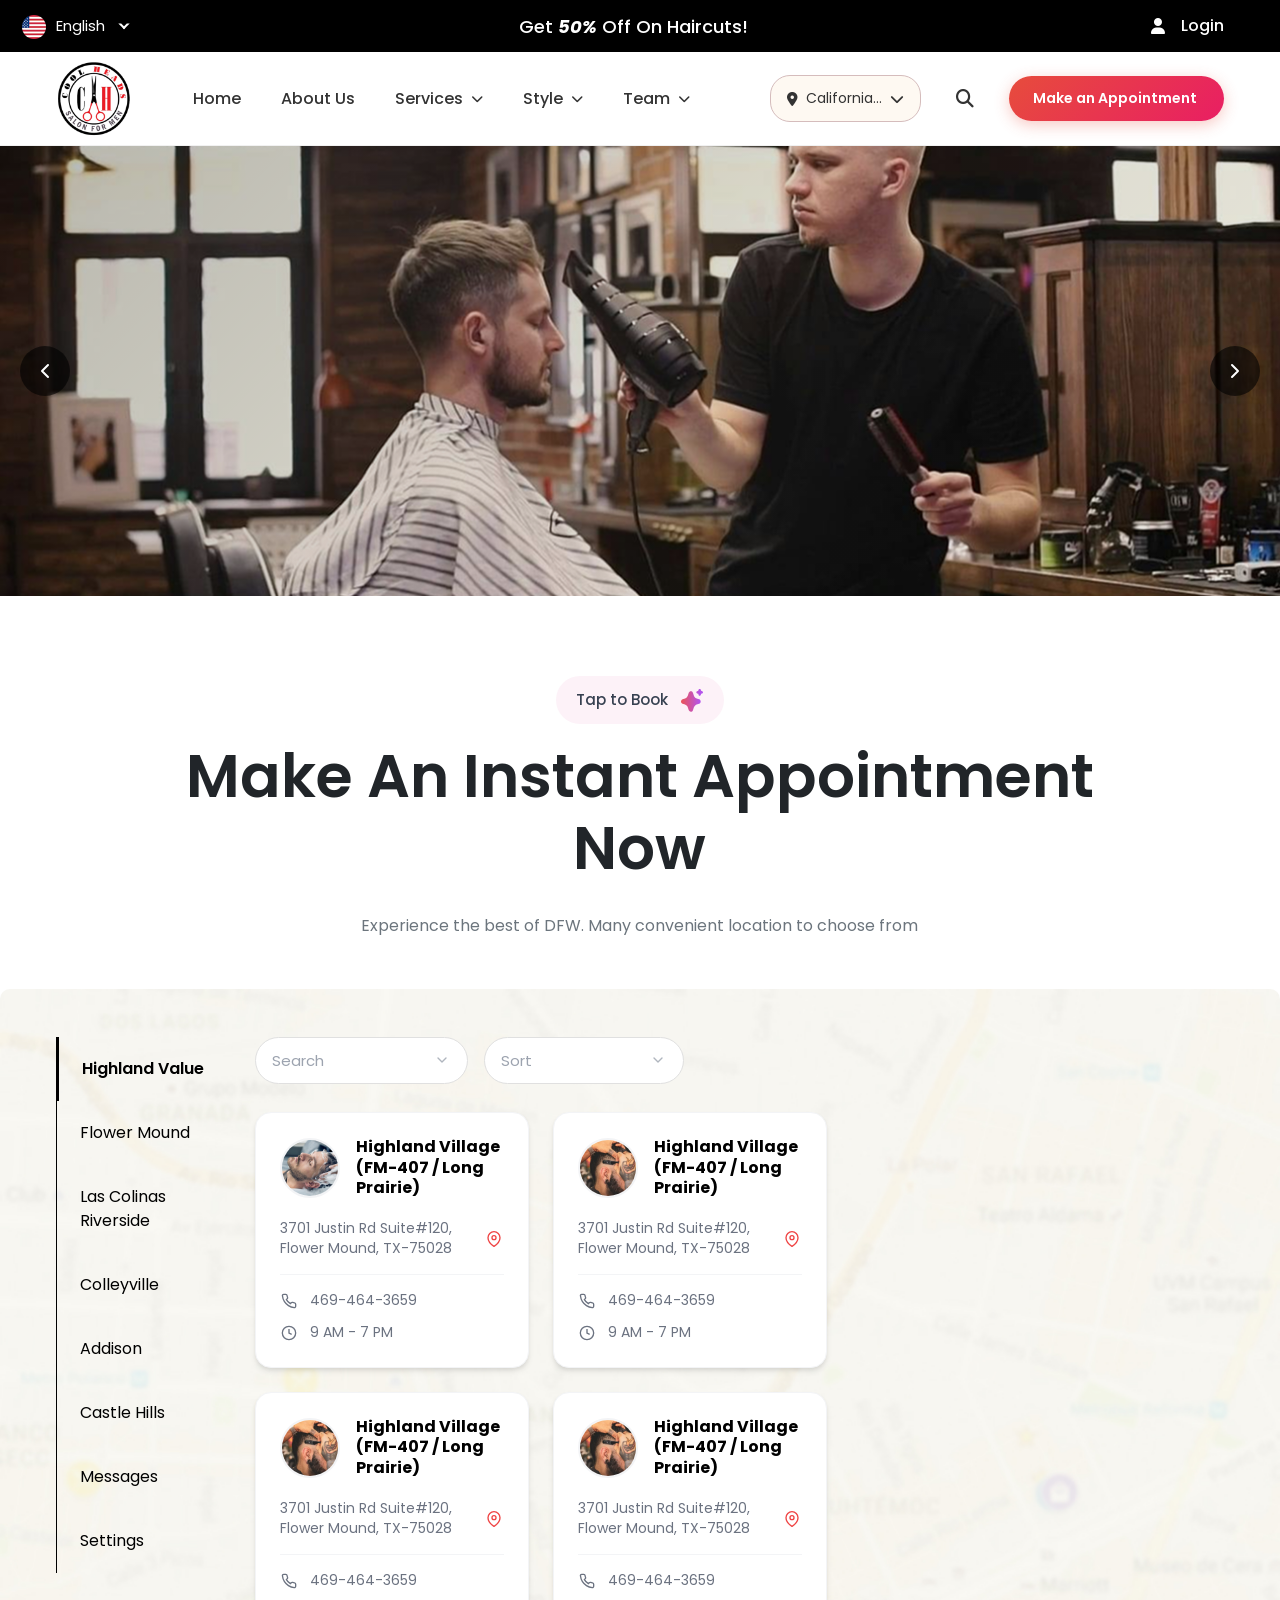
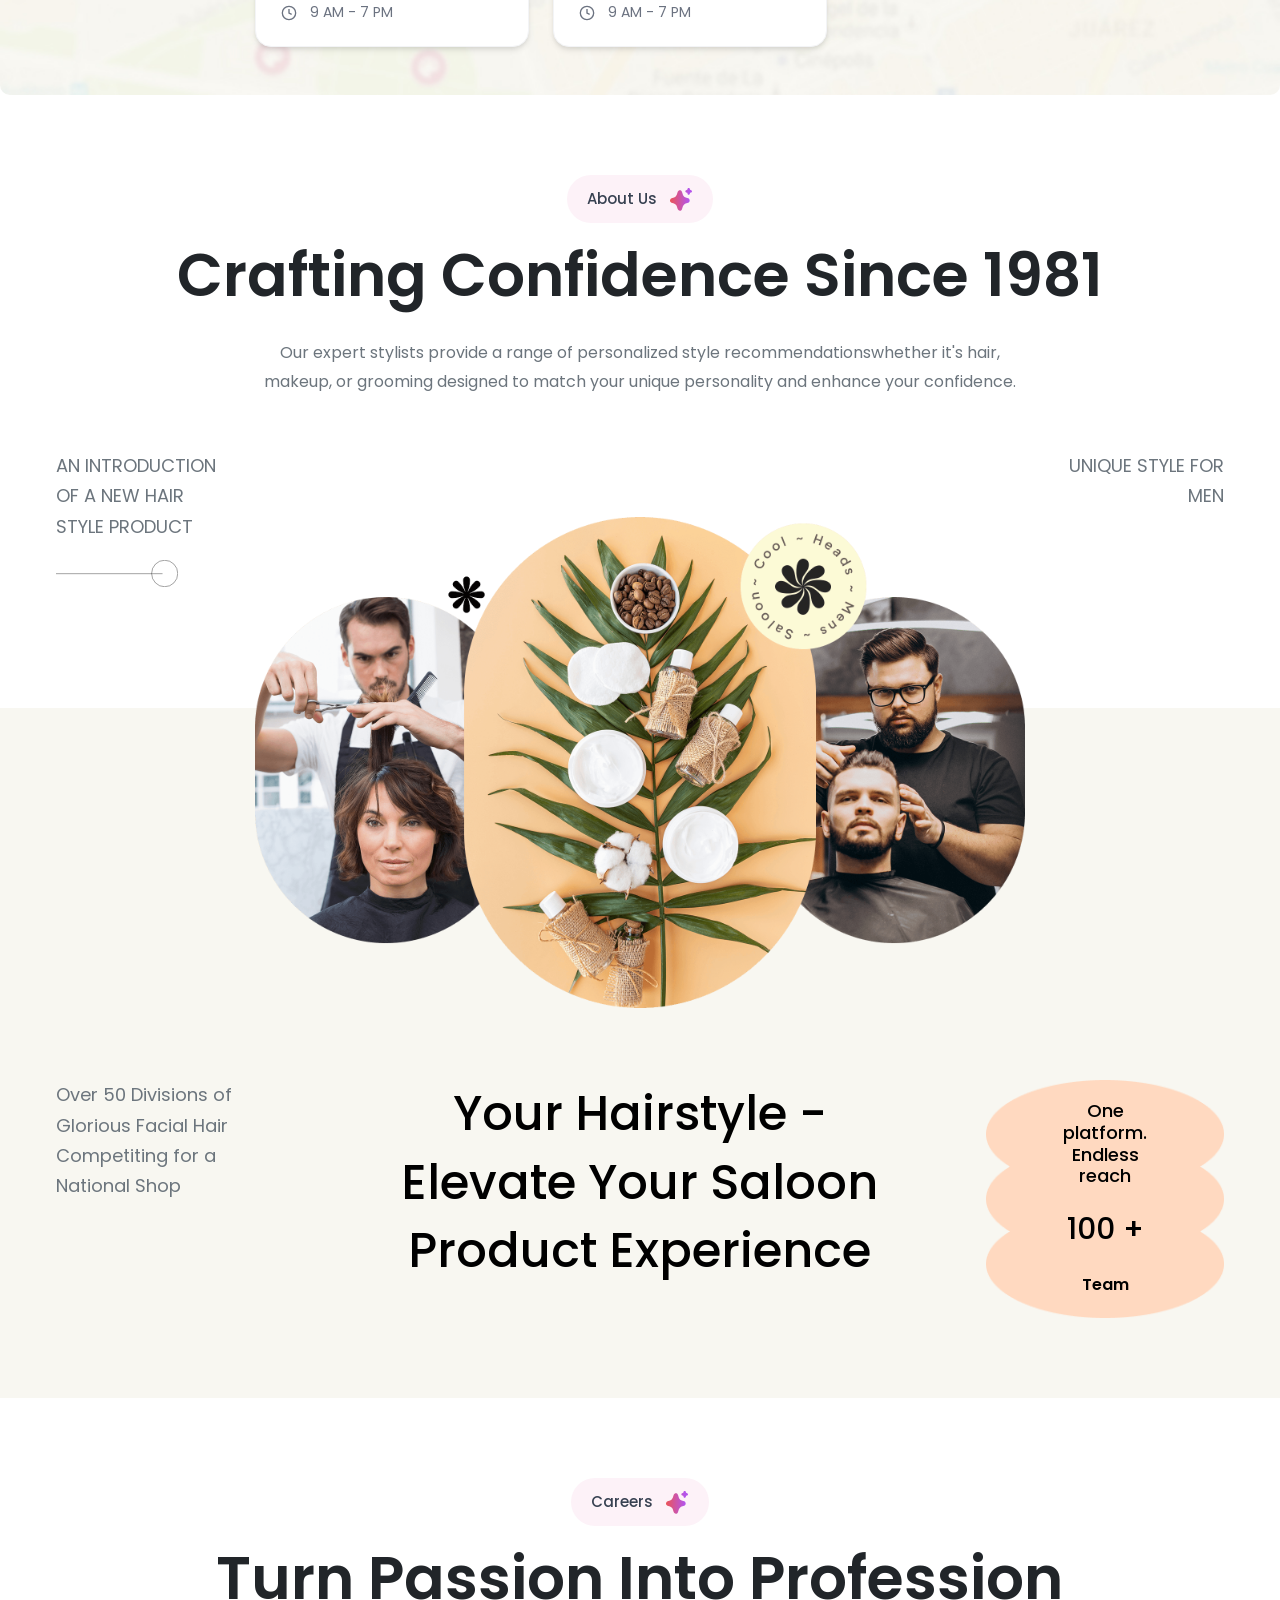
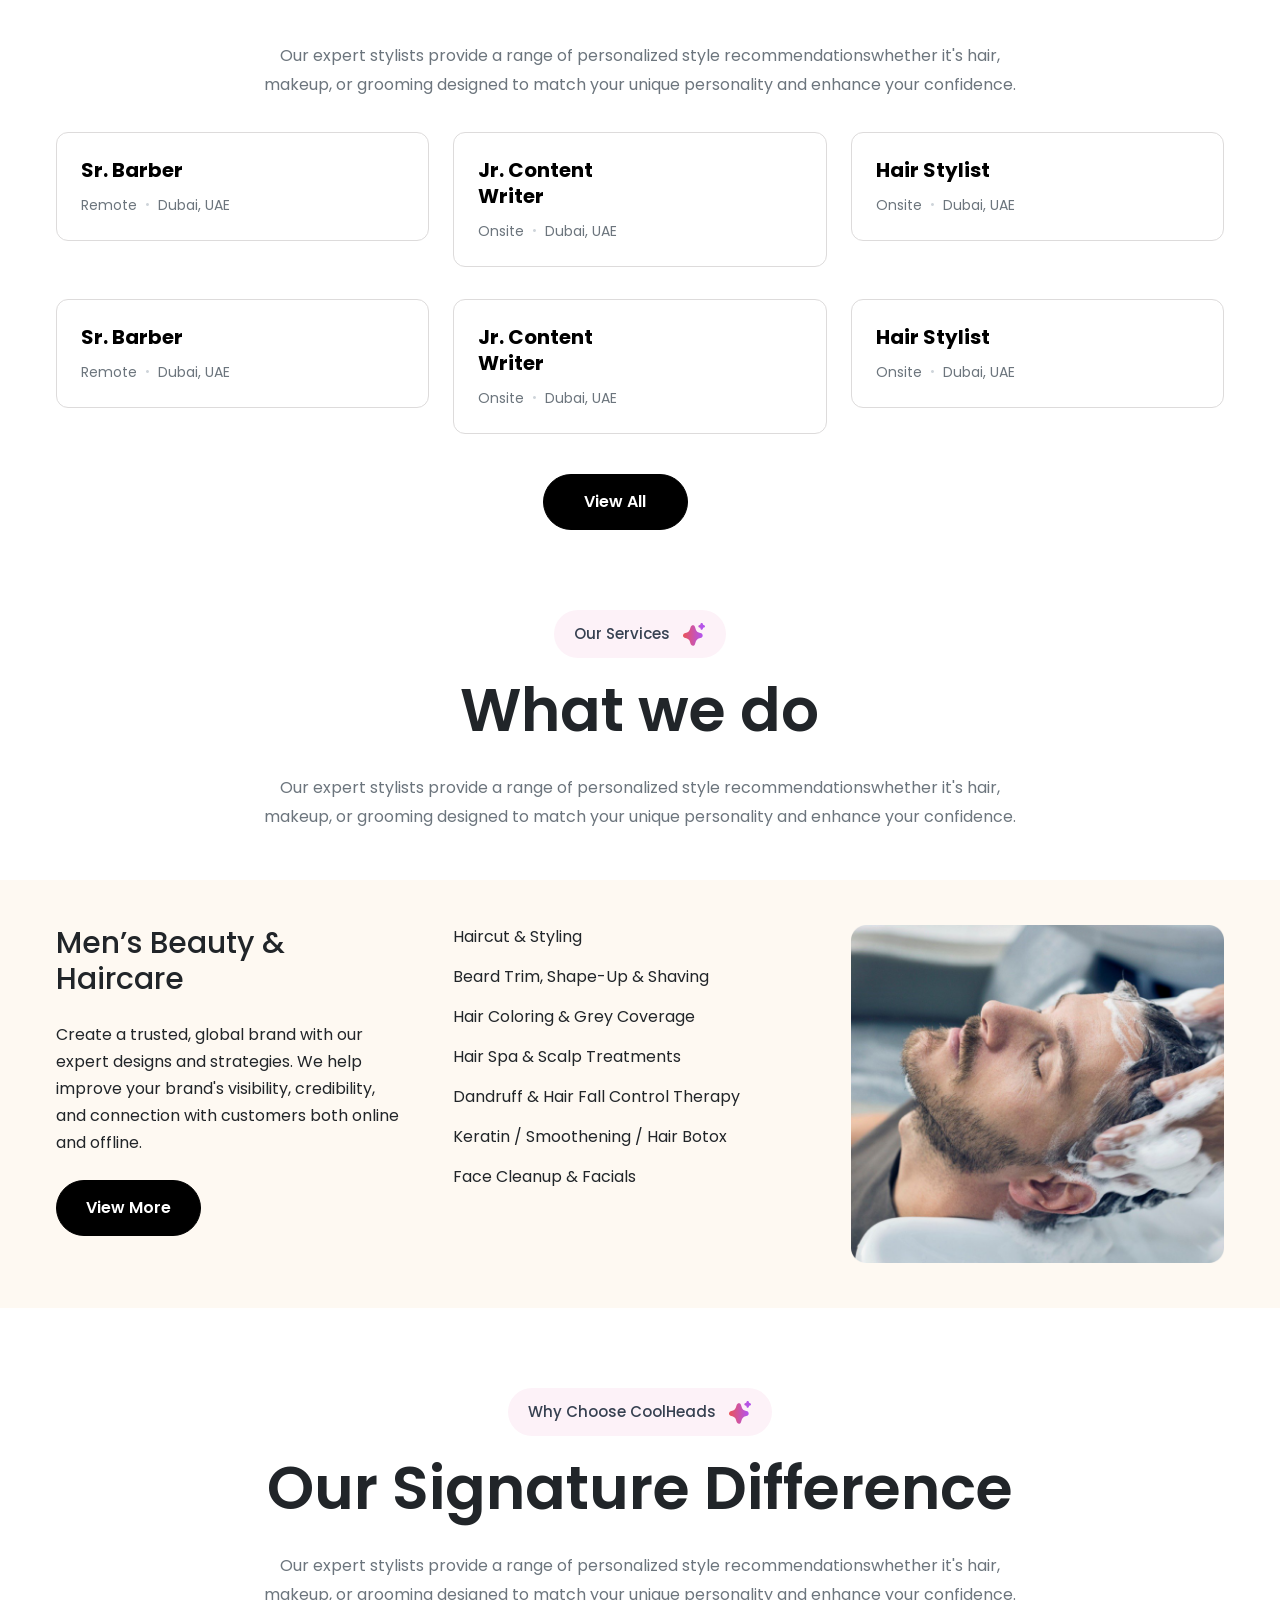
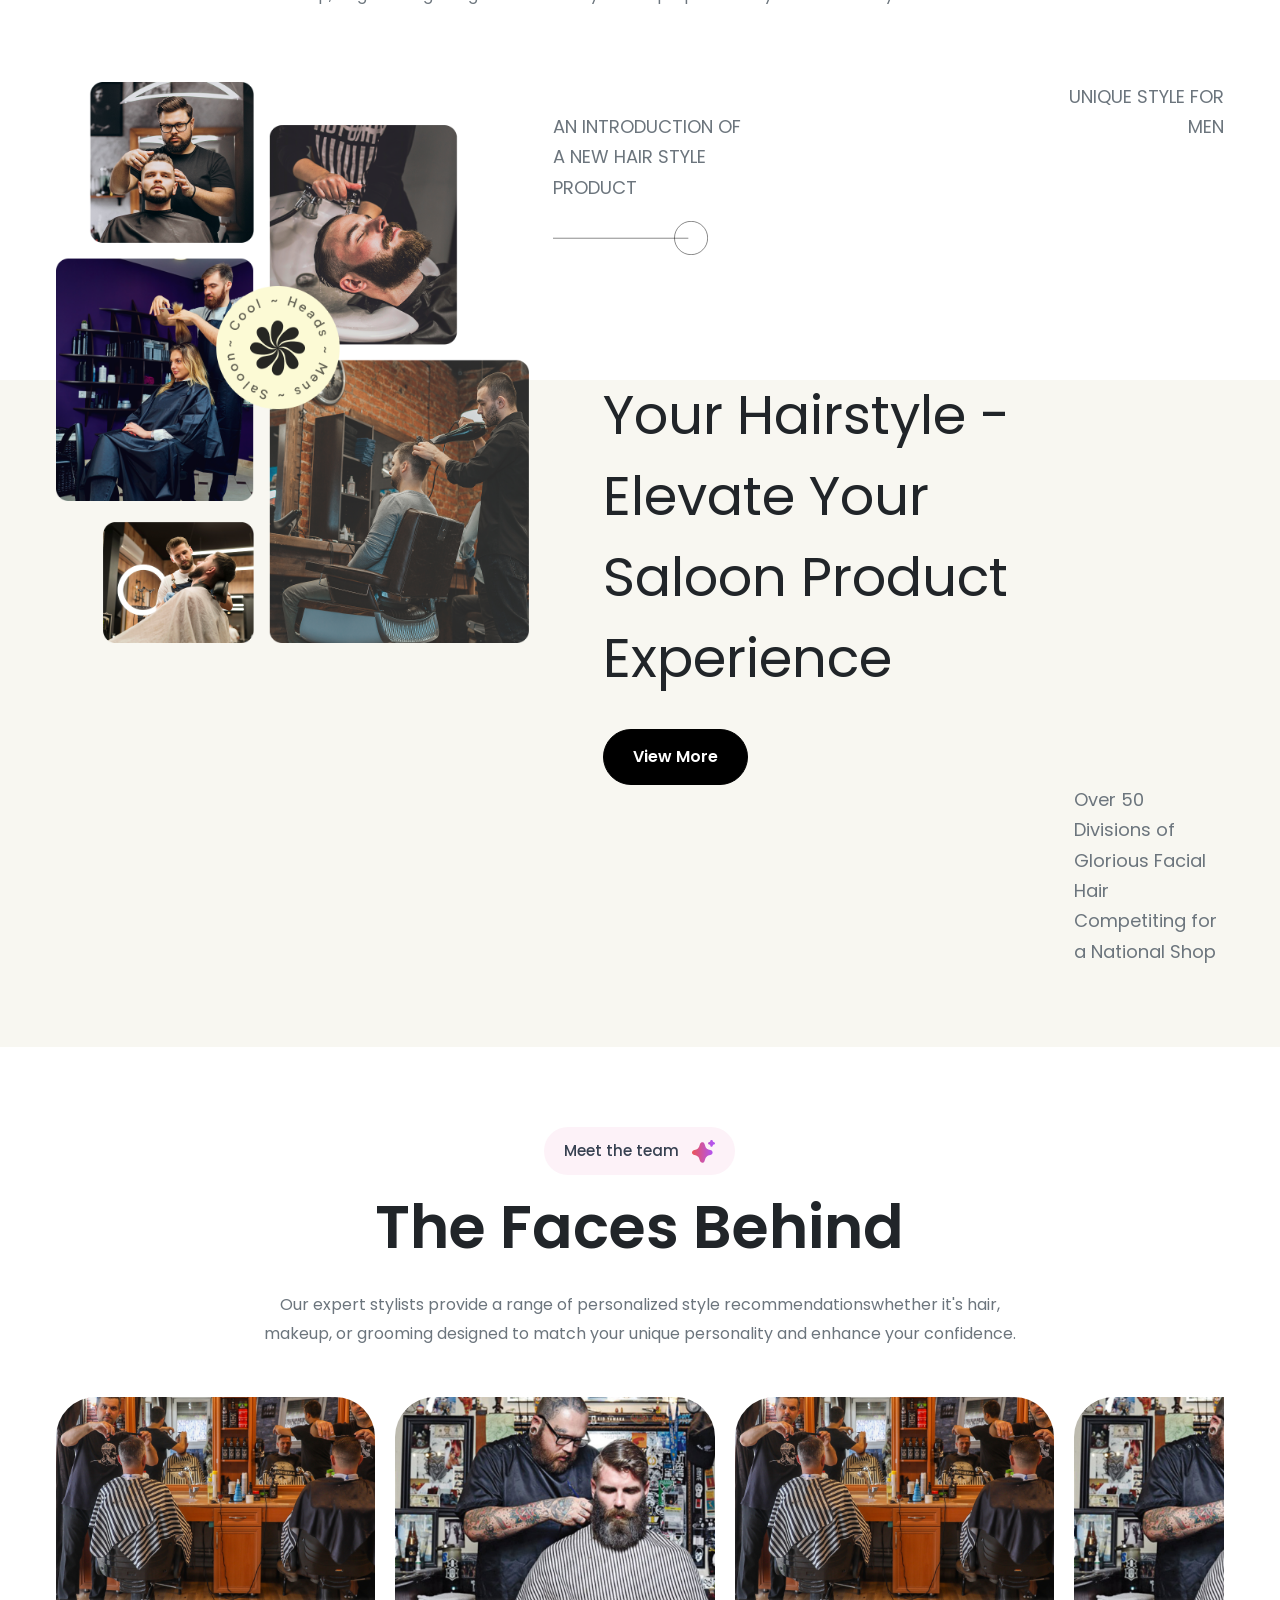
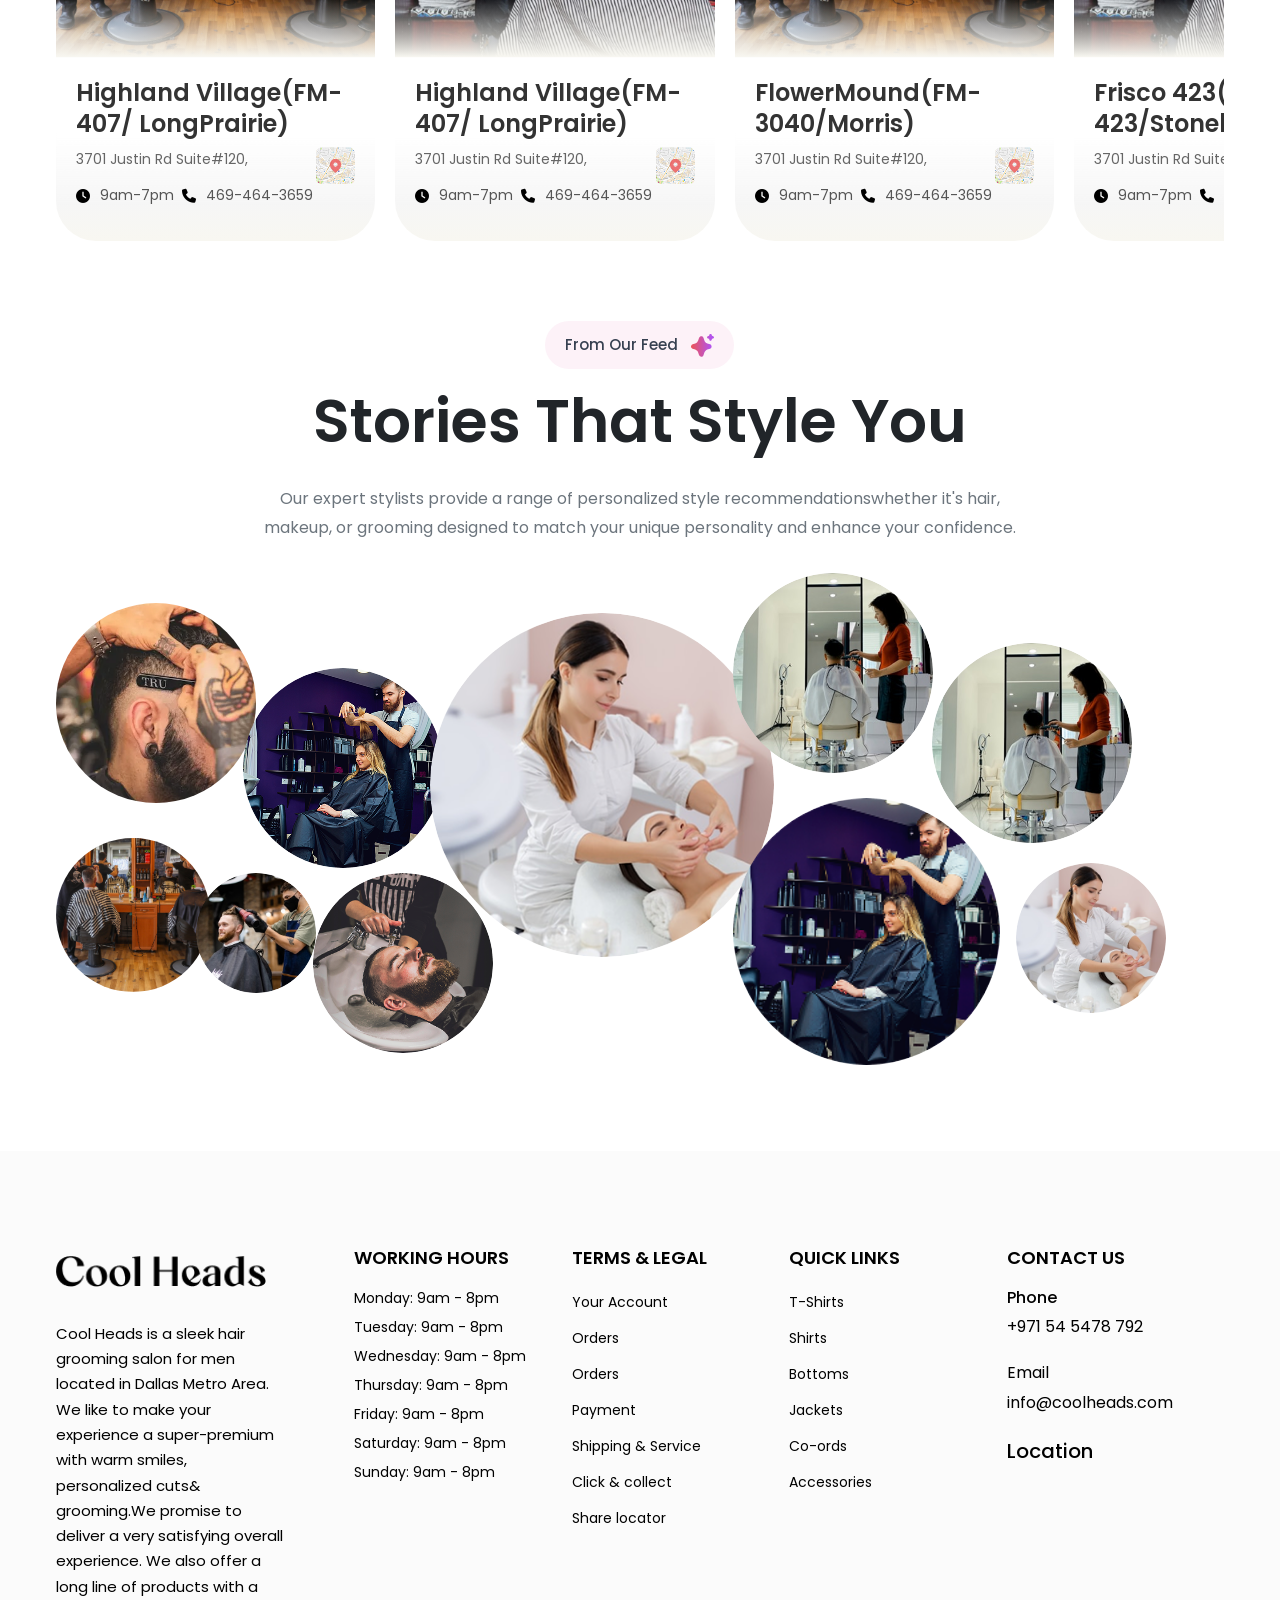
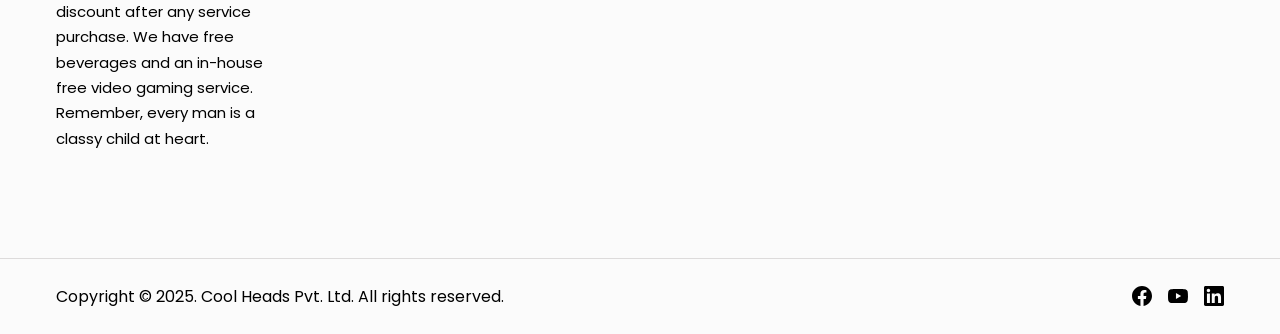
==== commit 4a47abe0: "changes" ====
--- a/index.html
+++ b/index.html
@@ -75,24 +75,27 @@
               <span></span>
               <span></span>
             </div>
-            <figure class="main-header__logo mb-0">
-              <img src="assets/images/logo_new.svg" alt="cool-salon-logo" />
-            </figure>
+            <a href="index.html">
+              <figure class="main-header__logo mb-0">
+                <img src="assets/images/logo_new.svg" alt="cool-salon-logo" />
+              </figure>
+            </a>
+           
           </div>
 
           <!-- Main Navigation Menu -->
           <nav class="main-header__nav nav-section d-lg-block d-none" aria-label="Main navigation">
             <ul class="nav-menu d-flex align-items-center gap-3 mb-0">
               <li><a href="#" class="nav-link">Home</a></li>
-              <li><a href="#" class="nav-link">About Us</a></li>
+              <li><a href="aboutus.html" class="nav-link">About Us</a></li>
               <li class="dropdown">
-                <a href="#" class="nav-link d-flex align-items-center gap-1">
+                <a href="services.html" class="nav-link d-flex align-items-center gap-1">
                   Services
                   <i class="fas fa-chevron-down"></i>
                 </a>
               </li>
               <li class="dropdown">
-                <a href="#" class="nav-link d-flex align-items-center gap-1">
+                <a href="/styles.html" class="nav-link d-flex align-items-center gap-1">
                   Style
                   <i class="fas fa-chevron-down"></i>
                 </a>
@@ -767,7 +770,7 @@
     <!-- HomeBrands end -->
 
     <!-- Home what we do begin -->
-    <section class="overflow-hidden we-do pt-0">
+    <section class="overflow-hidden we-do pt-lg-0 pt-4">
       <div class="container">
         <div class="col-lg-10 mx-auto text-center">
           <div class="badge badge-about">
@@ -823,7 +826,7 @@
     <!-- Home what we do end -->
 
      <!-- Home Categories begin -->
-     <section class="home-difference pt-0">
+     <section class="home-difference pt-lg-0 pt-4">
       <div class="container">
         <div class="col-lg-10 mx-auto text-center">
           <div class="badge badge-about">
@@ -1156,57 +1159,86 @@
         </div>
 
         <div class="home-stories__img  position-relative overflow-x-hidden d-lg-block d-none">
-          <div class="home-stories__img__item1">
-            <figure class="mb-0">
-              <img src="./assets/images/home/round-2.webp" alt="img" />
-            </figure>
-          </div>
-          <div class="home-stories__img__item2">
-            <figure class="mb-0">
-              <img src="./assets/images/home/slide-1.png" alt="img" />
-            </figure>
-          </div>
-          <div class="home-stories__img__item3">
-            <figure class="mb-0">
-              <img src="./assets/images/home/team-2.png" alt="img" />
-            </figure>
-          </div>
-          <div class="home-stories__img__item4">
-            <figure class="mb-0">
-              <img src="./assets/images/home/team-4.png" alt="img" />
-            </figure>
-          </div>
-          <div class="home-stories__img__item5">
-            <figure class="mb-0">
-              <img src="./assets/images/home/team-3.png" alt="img" />
-            </figure>
-          </div>
-          <div class="home-stories__img__item6">
-            <figure class="mb-0">
-              <img src="./assets/images/home/team-5.png" alt="img" />
-            </figure>
-          </div>
-          <div class="home-stories__img__item7">
+          <a href="https://www.instagram.com/coolheadsmen/" target="_blank">
+            <div class="home-stories__img__item1">
+              <figure class="mb-0">
+                <img src="./assets/images/home/round-2.webp" alt="img" />
+              </figure>
+            </div>
+          </a>
+        
+          <a href="https://www.instagram.com/coolheadsmen/" target="_blank">
+            <div class="home-stories__img__item2">
+              <figure class="mb-0">
+                <img src="./assets/images/home/slide-1.png" alt="img" />
+              </figure>
+            </div>
+            </a>
+
+          <a href="https://www.instagram.com/coolheadsmen/" target="_blank">
+            <div class="home-stories__img__item3">
+              <figure class="mb-0">
+                <img src="./assets/images/home/team-2.png" alt="img" />
+              </figure>
+            </div>
+          </a>
+       
+          <a href="https://www.instagram.com/coolheadsmen/" target="_blank">
+            <div class="home-stories__img__item4">
+              <figure class="mb-0">
+                <img src="./assets/images/home/team-4.png" alt="img" />
+              </figure>
+            </div>
+          </a>
+       
+          <a href="https://www.instagram.com/coolheadsmen/" target="_blank">
+            <div class="home-stories__img__item5">
+              <figure class="mb-0">
+                <img src="./assets/images/home/team-3.png" alt="img" />
+              </figure>
+            </div>
+          </a>
+       
+          <a href="https://www.instagram.com/coolheadsmen/" target="_blank">
+            <div class="home-stories__img__item6">
+              <figure class="mb-0">
+                <img src="./assets/images/home/team-5.png" alt="img" />
+              </figure>
+            </div>
+          </a>
+
+          <a href="https://www.instagram.com/coolheadsmen/" target="_blank">
+            <div class="home-stories__img__item7">
             <figure class="mb-0">
               <img src="./assets/images/home/team-6.png" alt="img" />
             </figure>
           </div>
-          <div class="home-stories__img__item8">
-            <figure class="mb-0">
-              <img src="./assets/images/home/team-7.png" alt="img" />
-            </figure>
-          </div>
-          <div class="home-stories__img__item9">
-            <figure class="mb-0">
-              <img src="./assets/images/home/team-2.png" alt="img" />
-            </figure>
-          </div>
-
-          <div class="home-stories__img__item10">
-            <figure class="mb-0">
-              <img src="./assets/images/home/team-4.png" alt="img" />
-            </figure>
-          </div>
+          </a>
+
+          <a href="https://www.instagram.com/coolheadsmen/" target="_blank">
+            <div class="home-stories__img__item8">
+              <figure class="mb-0">
+                <img src="./assets/images/home/team-7.png" alt="img" />
+              </figure>
+            </div>
+          </a>
+
+          <a href="https://www.instagram.com/coolheadsmen/" target="_blank">
+            <div class="home-stories__img__item9">
+              <figure class="mb-0">
+                <img src="./assets/images/home/team-2.png" alt="img" />
+              </figure>
+            </div>
+          </a>
+      
+       
+          <a href="https://www.instagram.com/coolheadsmen/" target="_blank">
+            <div class="home-stories__img__item10">
+              <figure class="mb-0">
+                <img src="./assets/images/home/team-4.png" alt="img" />
+              </figure>
+            </div>
+          </a>
         </div>
 
         <div class="d-lg-none d-flex  "> 
@@ -1240,47 +1272,6 @@
     </section>
 
     <!-- Home Related products end -->
-
-    <!-- Home Subscription Begins-->
-    <section class="home-subscription d-none">
-      <div class="container position-relative">
-        <div class="home-subscription_main p-3 anime">
-          <div class="d-flex bg-white wrap align-items-lg-center flex-lg-row flex-column">
-            <div class="img_man d-lg-block d-none position-absolute">
-              <figure class="mb-0">
-                <img src="./assets/images/home/tshirt2x.png" alt="man" />
-              </figure>
-            </div>
-            <div class="content max80">
-              <h5>Subscribe to our newsletter</h5>
-              <p class="d-lg-block d-none">
-                Sign up for our e-mail and be the first who know our special
-                offers! We will give a <span>15% discount</span> on your next
-                order.
-              </p>
-            </div>
-
-            <div class="main-header__search">
-              <div class="search-group">
-                <input type="text" class="search-input" placeholder="Enter your email ID" />
-                <button class="search-button fw-semibold text-white">
-                  SUBSCRIBE
-                </button>
-              </div>
-            </div>
-
-            <div class="img_lady d-lg-block d-none position-absolute">
-              <div class="">
-                <figure class="mb-0">
-                  <img src="./assets/images/home/tshirt2x.png" alt="man" />
-                </figure>
-              </div>
-            </div>
-          </div>
-        </div>
-      </div>
-    </section>
-    <!-- Home Subscription end-->
   </main>
   <!-- HOME PAGE END -->
 
--- a/assets/css/components/header.css
+++ b/assets/css/components/header.css
@@ -15,6 +15,12 @@
   .main-header.scroll-up {
     -webkit-transform: translateY(0);
             transform: translateY(0);
+  }
+}
+@media screen and (max-width: 991.98px) {
+  .main-header {
+    position: fixed;
+    width: 100%;
   }
 }
 @media screen and (max-width: 991.98px) {
@@ -817,10 +823,10 @@
 }
 
 .location-selector .location-btn {
-  background-color: #f5f5dc;
-  border: none;
+  background-color: #FEF9F2;
+  border: 0.6px solid #D5BCBC;
   border-radius: 20px;
-  padding: 0.5rem 1rem;
+  padding: 0.75rem 1rem;
   font-size: 0.875rem;
   color: #333;
   cursor: pointer;
--- a/assets/css/pages/home.css
+++ b/assets/css/pages/home.css
@@ -292,7 +292,7 @@
 
 .home-careers {
   position: relative;
-  padding: 2.5rem 0 1.5625rem 0;
+  padding: 3.125rem 0 1.5625rem 0;
 }
 @media screen and (min-width: 568px) {
   .home-careers {
@@ -411,7 +411,7 @@
 
 .home-categories {
   position: relative;
-  padding: 2.5rem 0 1.5625rem 0;
+  padding: 3.125rem 0 0rem 0;
 }
 @media screen and (min-width: 1200px) {
   .home-categories:before {
@@ -596,6 +596,21 @@
   .we-do__bg {
     padding: 2.8125rem 0;
   }
+}
+.we-do__bg--primary {
+  background-color: #FEF9F2;
+}
+.we-do__bg--secondary {
+  background-color: #F8F9FA;
+}
+.we-do__bg--accent {
+  background-color: #E3F2FD;
+}
+.we-do__bg--light {
+  background-color: #FFFFFF;
+}
+.we-do__bg--dark {
+  background-color: #F5F5F5;
 }
 .we-do__title {
   font-size: 1.125rem;
@@ -1956,7 +1971,7 @@
 
 .home-appointment {
   position: relative;
-  padding: 2.5rem 0 1.5625rem 0;
+  padding: 3.125rem 0 2.8125rem 0;
 }
 @media screen and (min-width: 568px) {
   .home-appointment {
